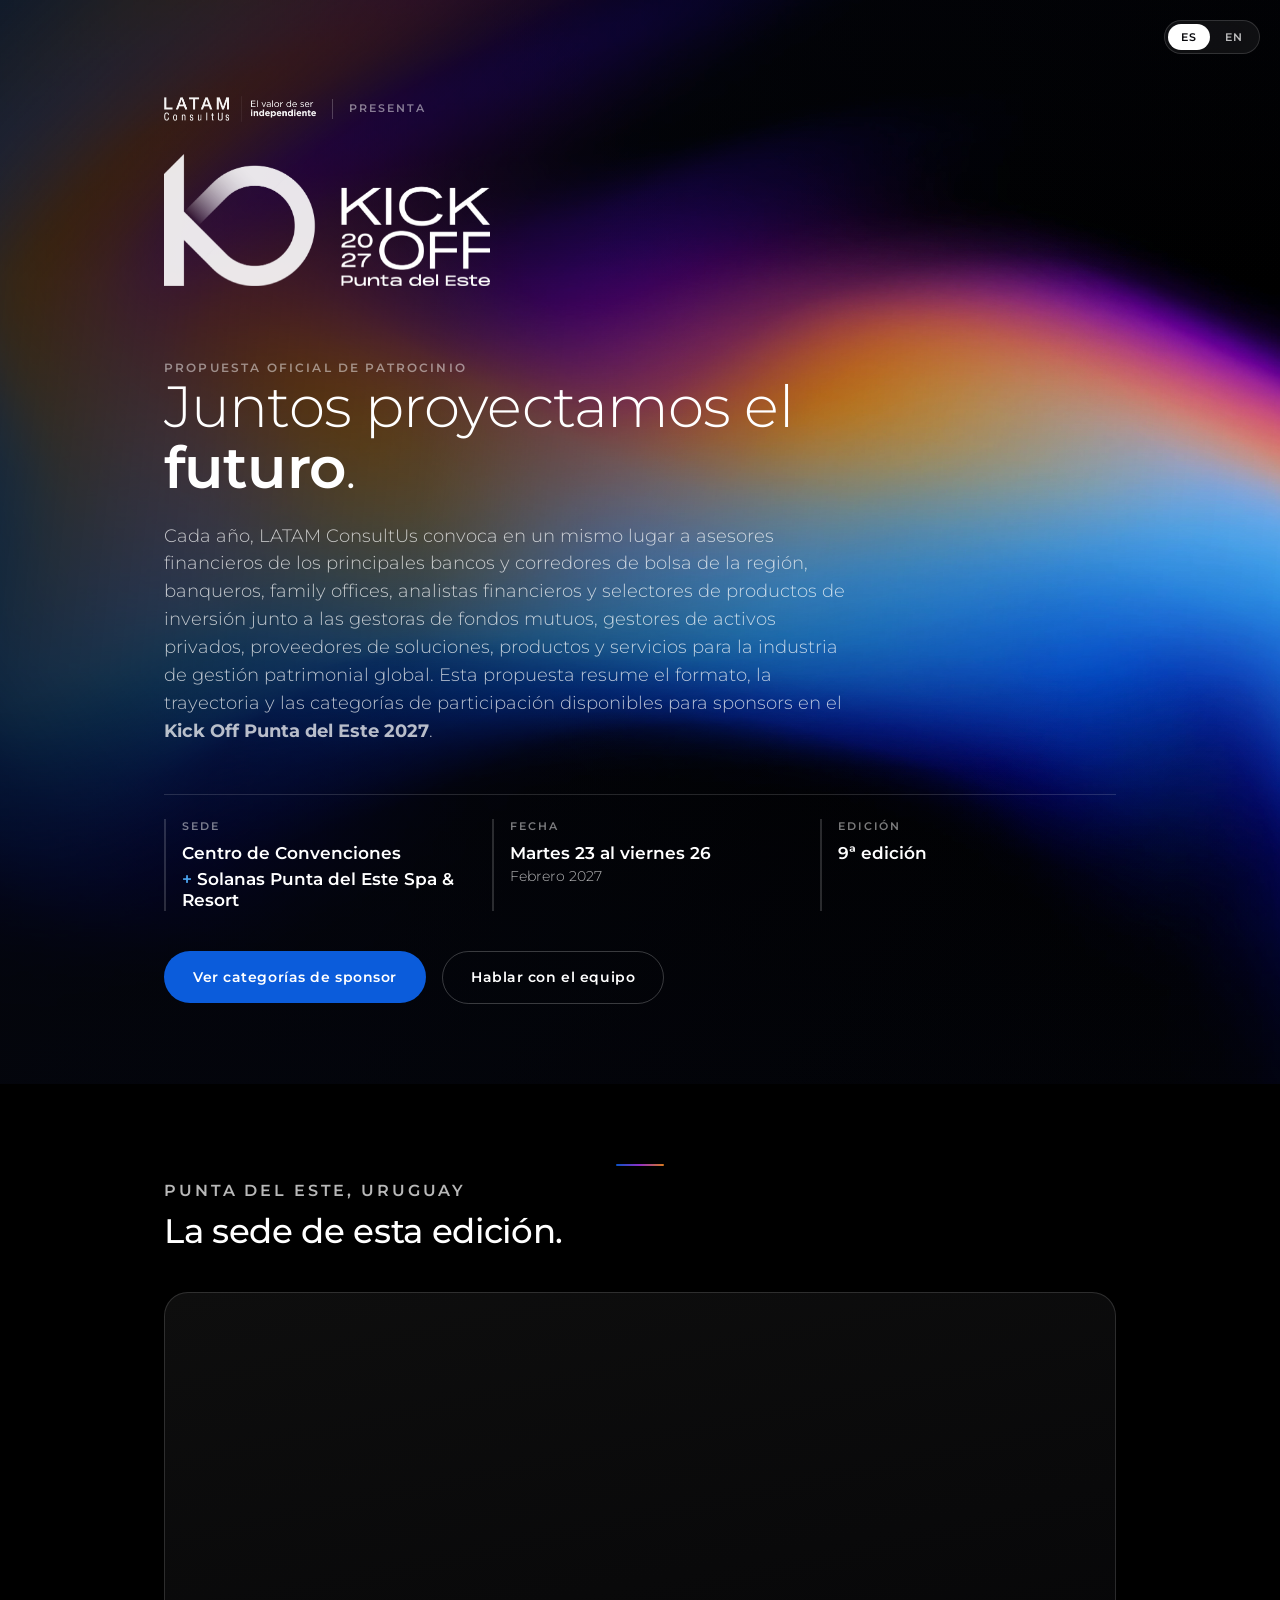
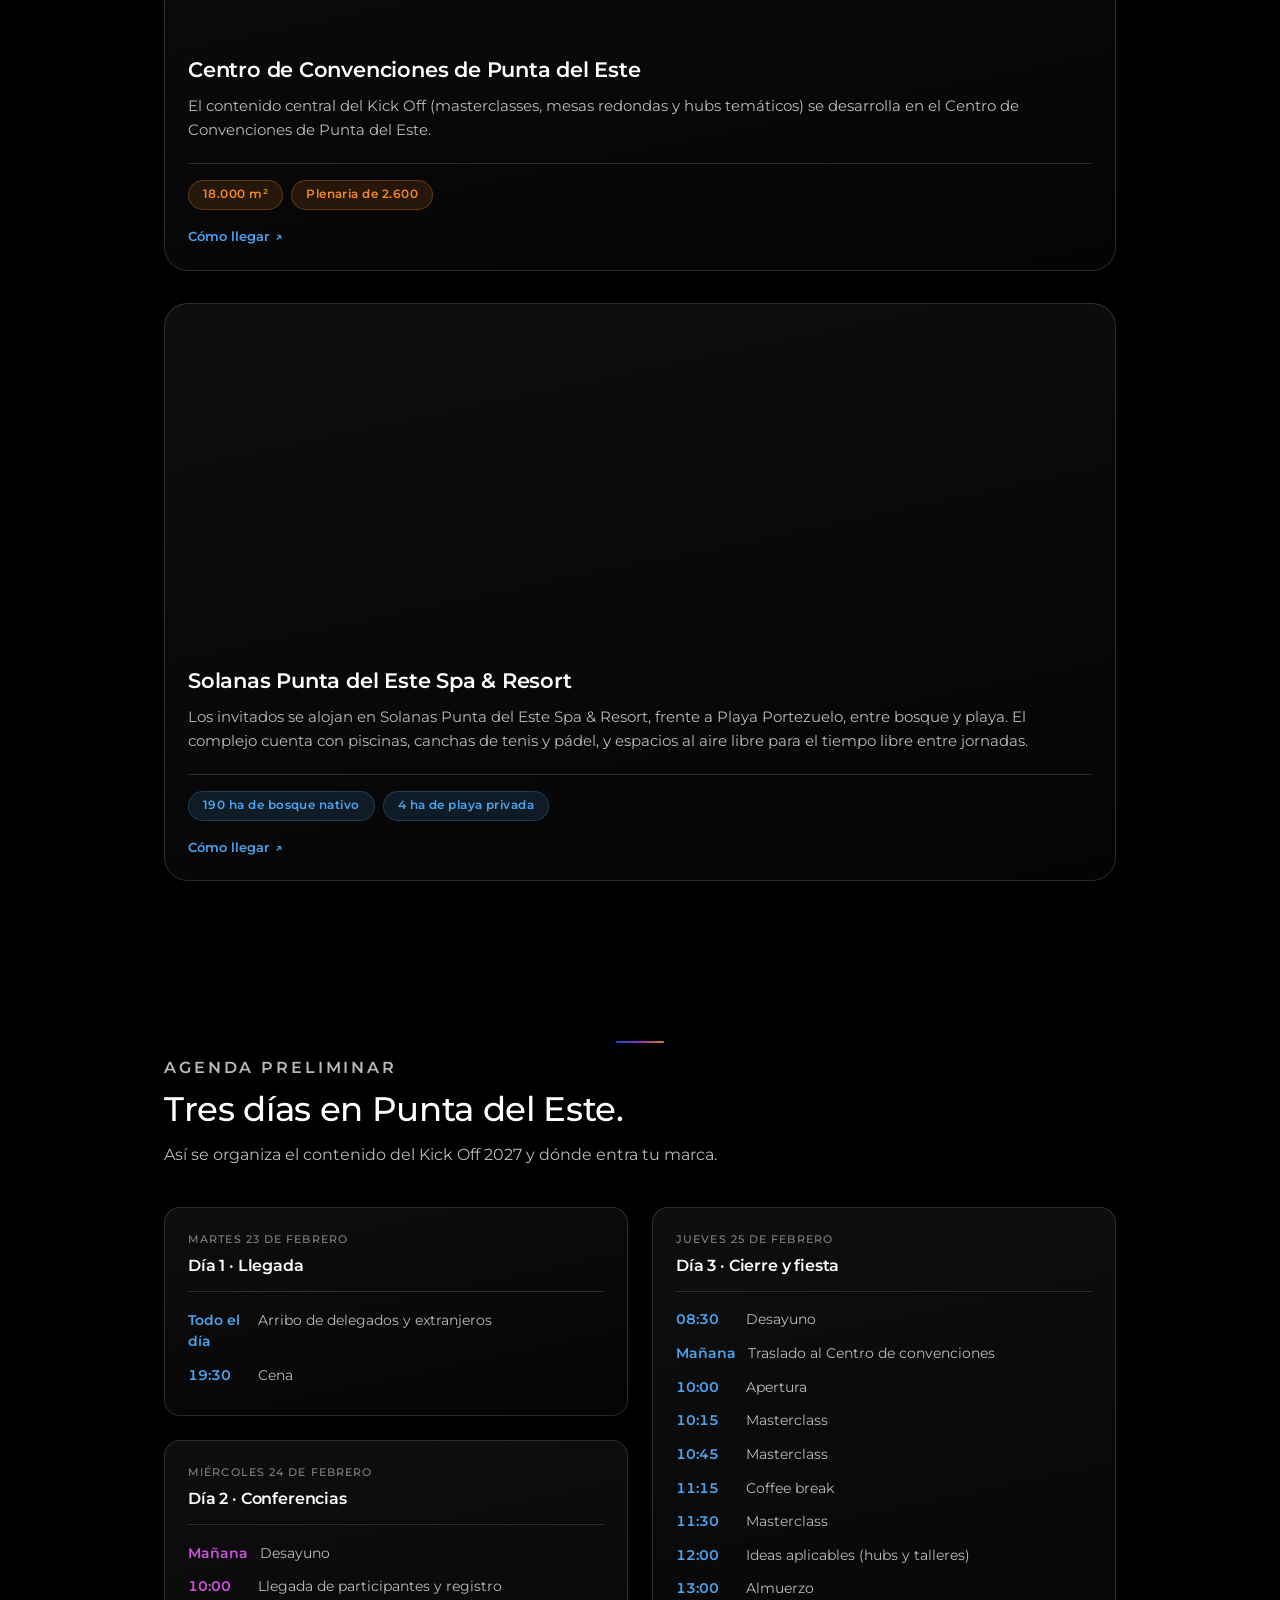
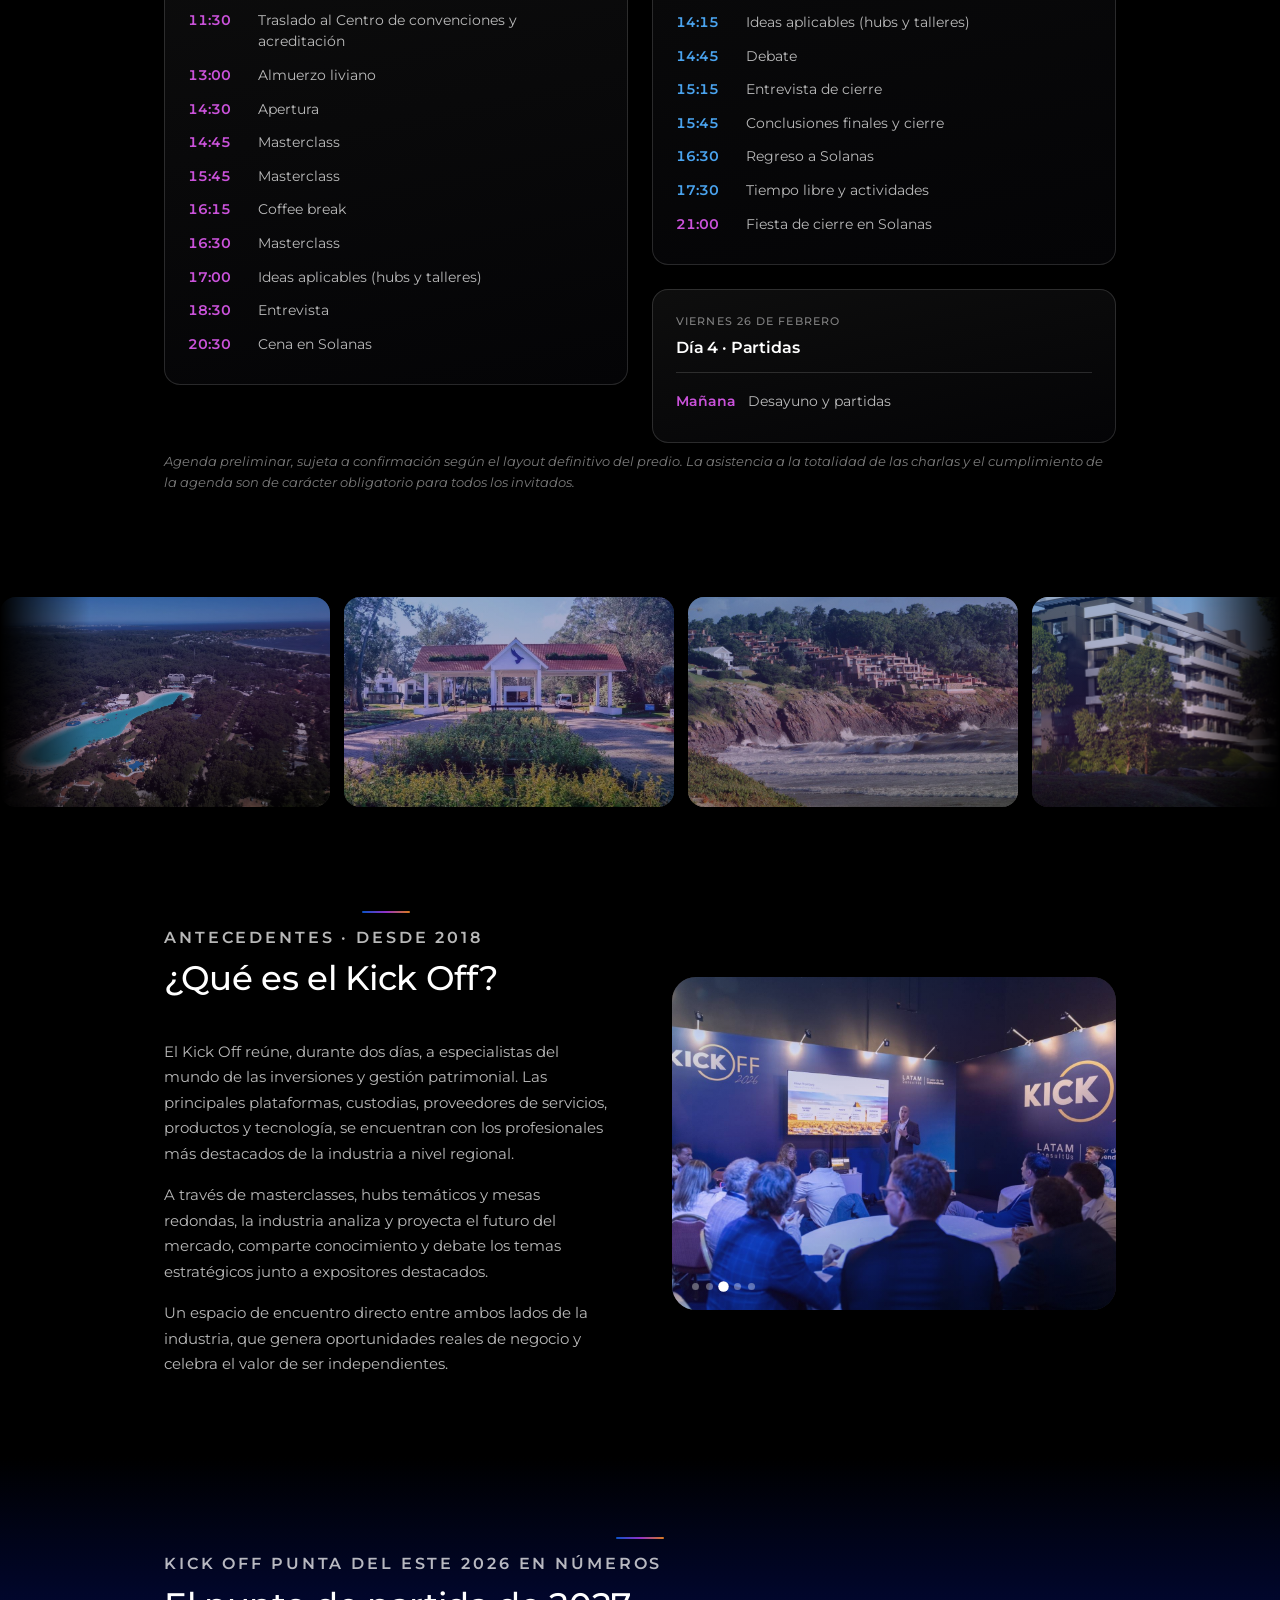
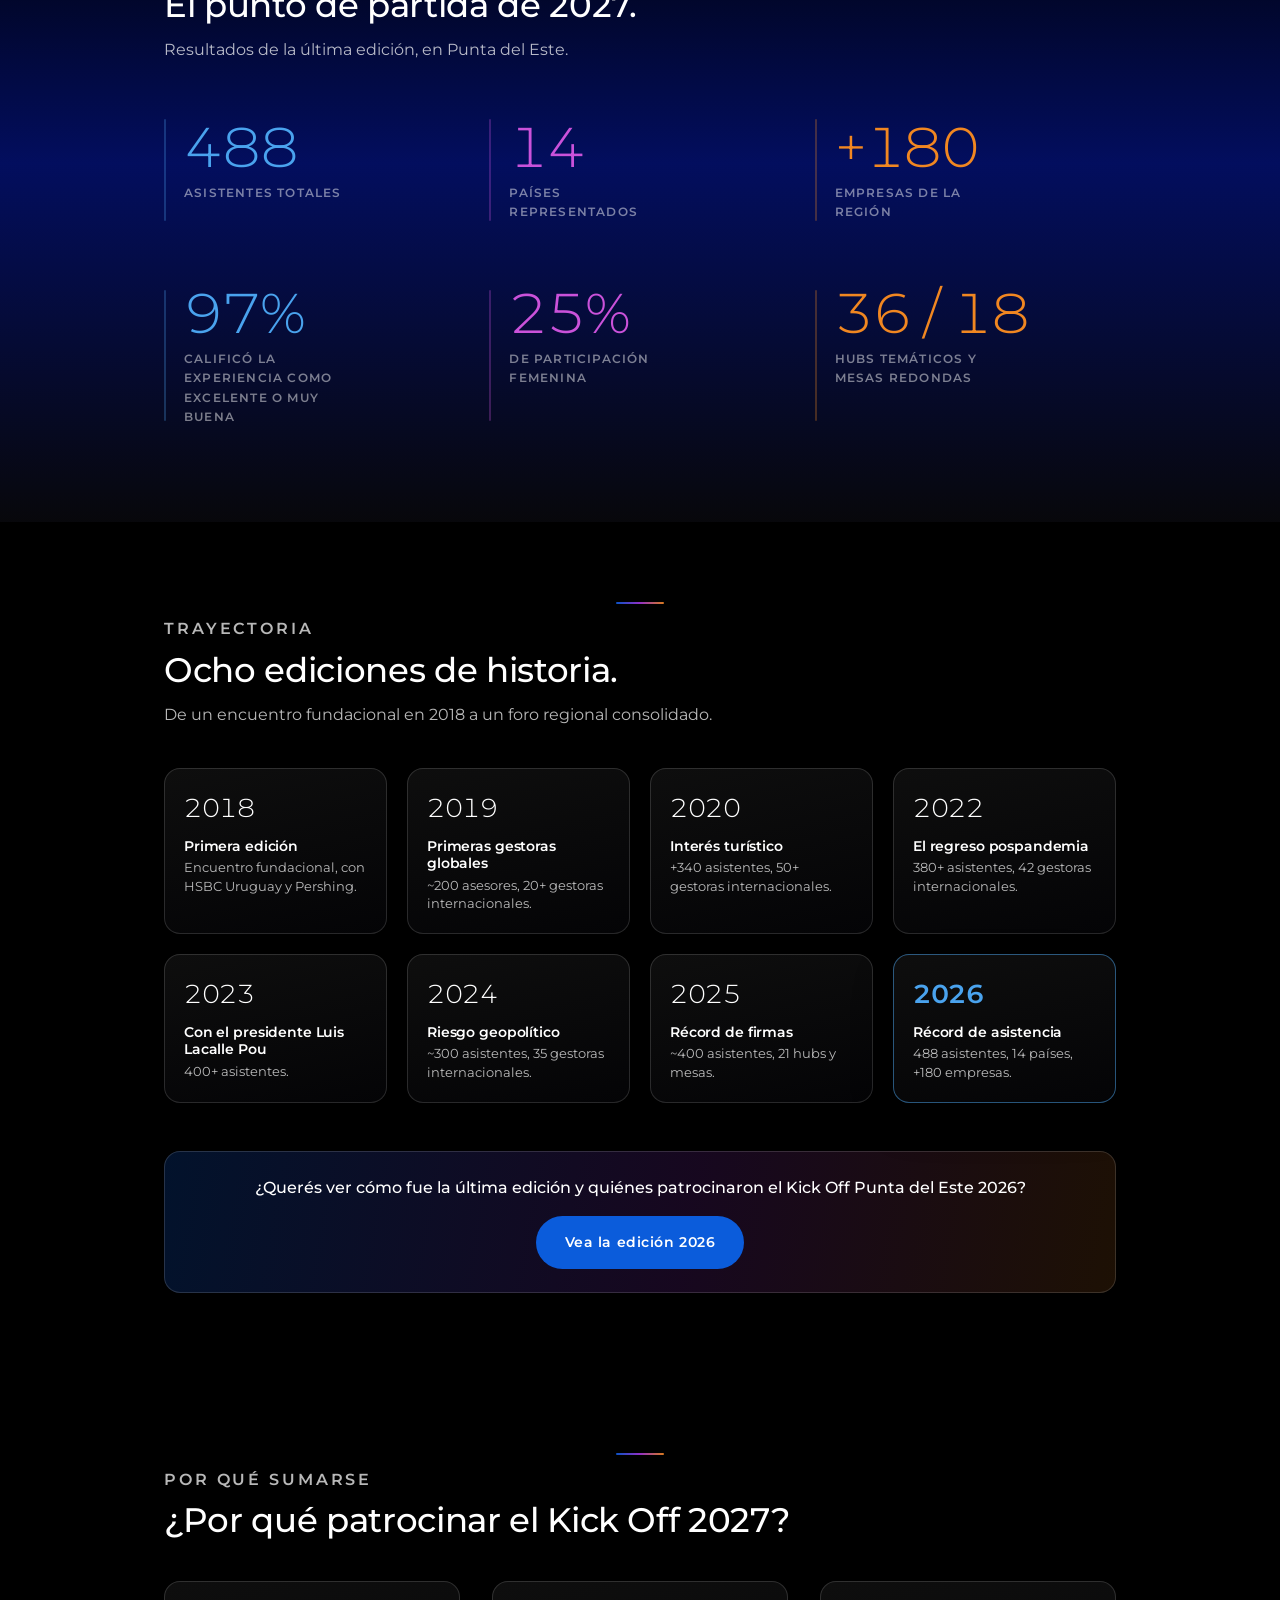
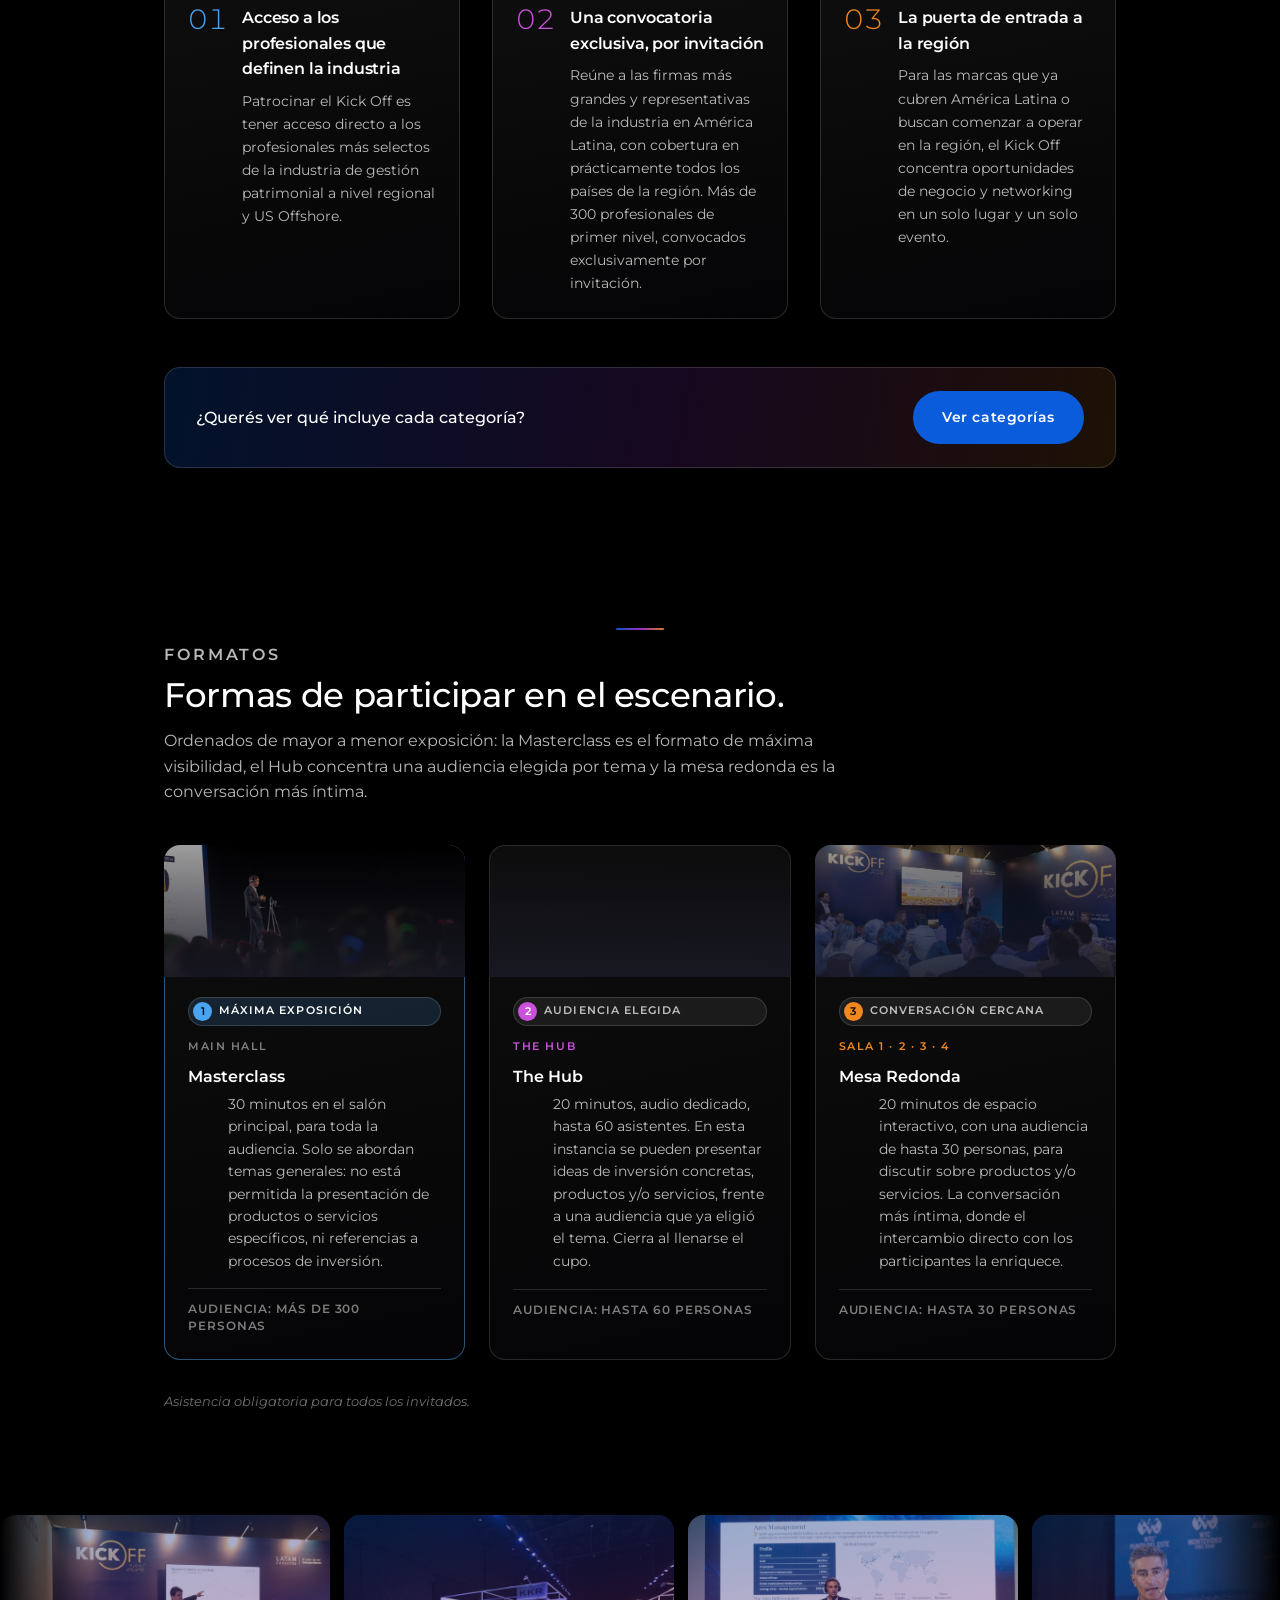
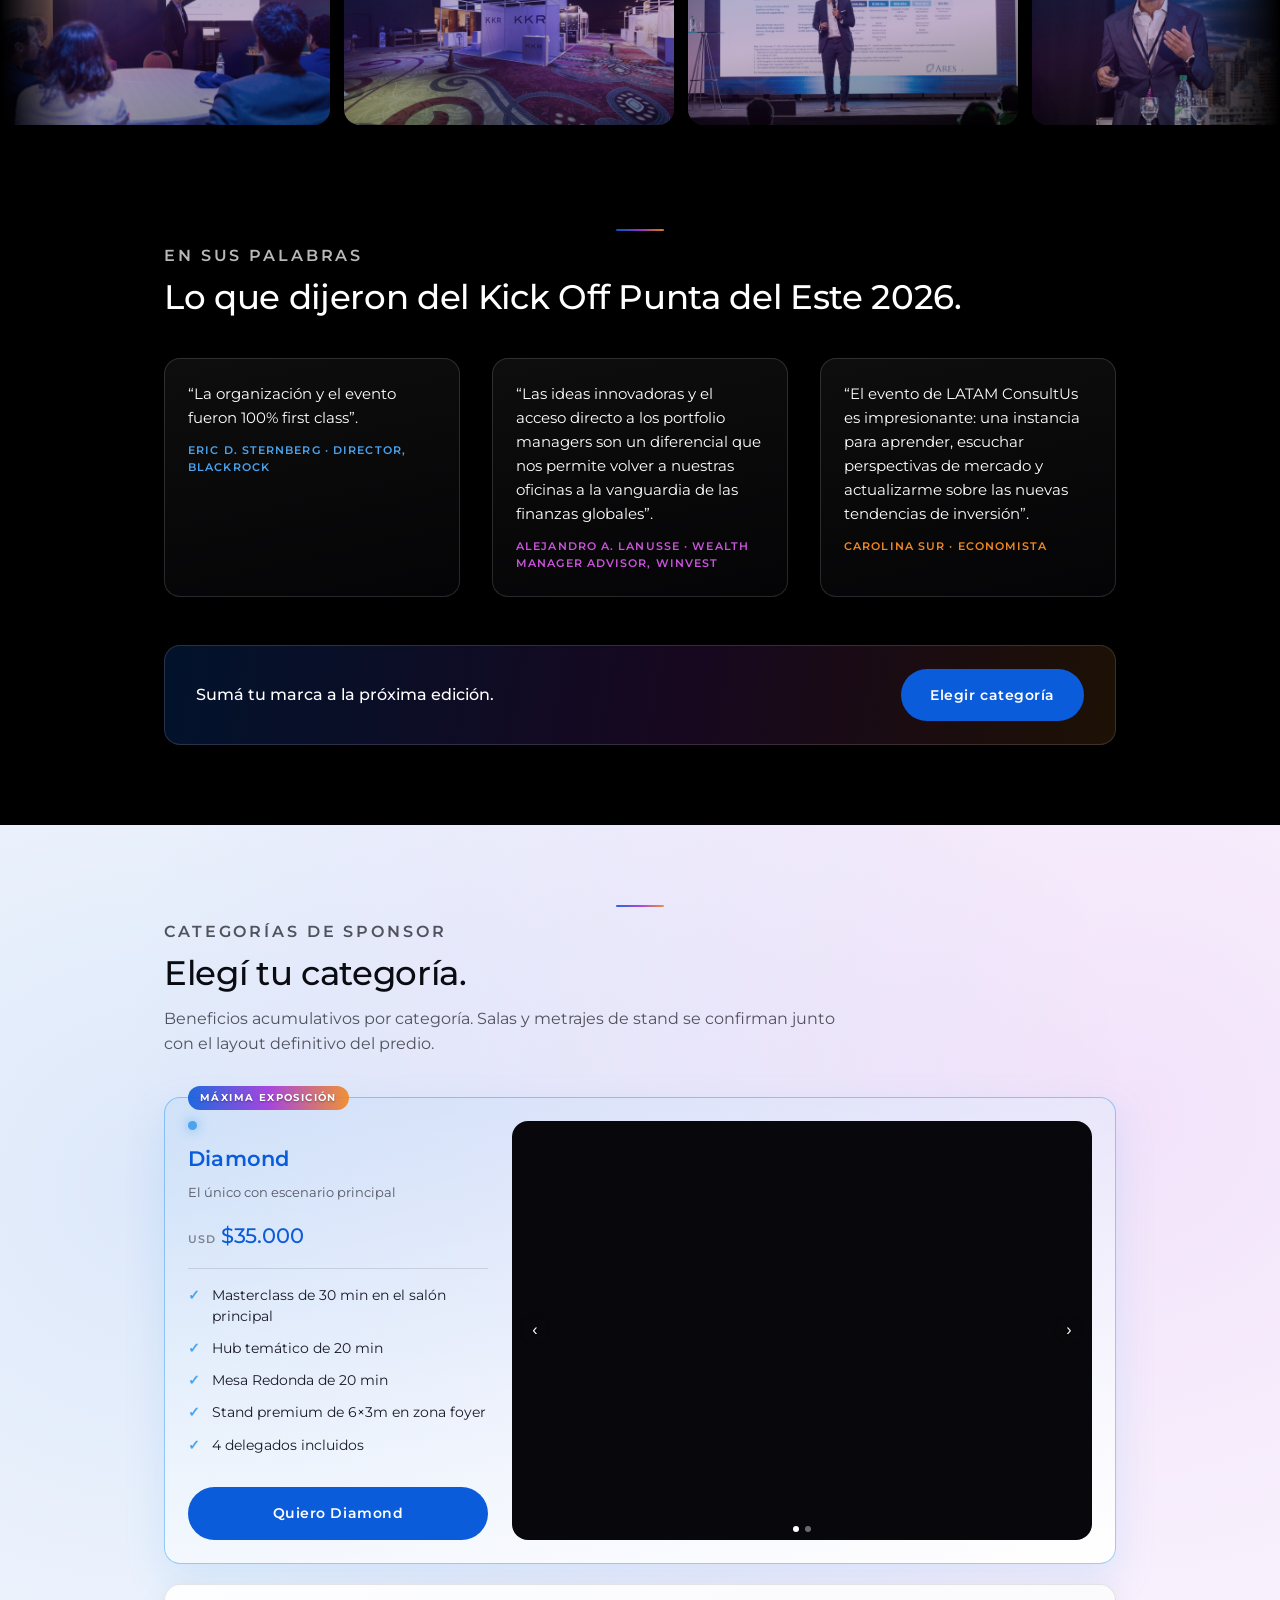
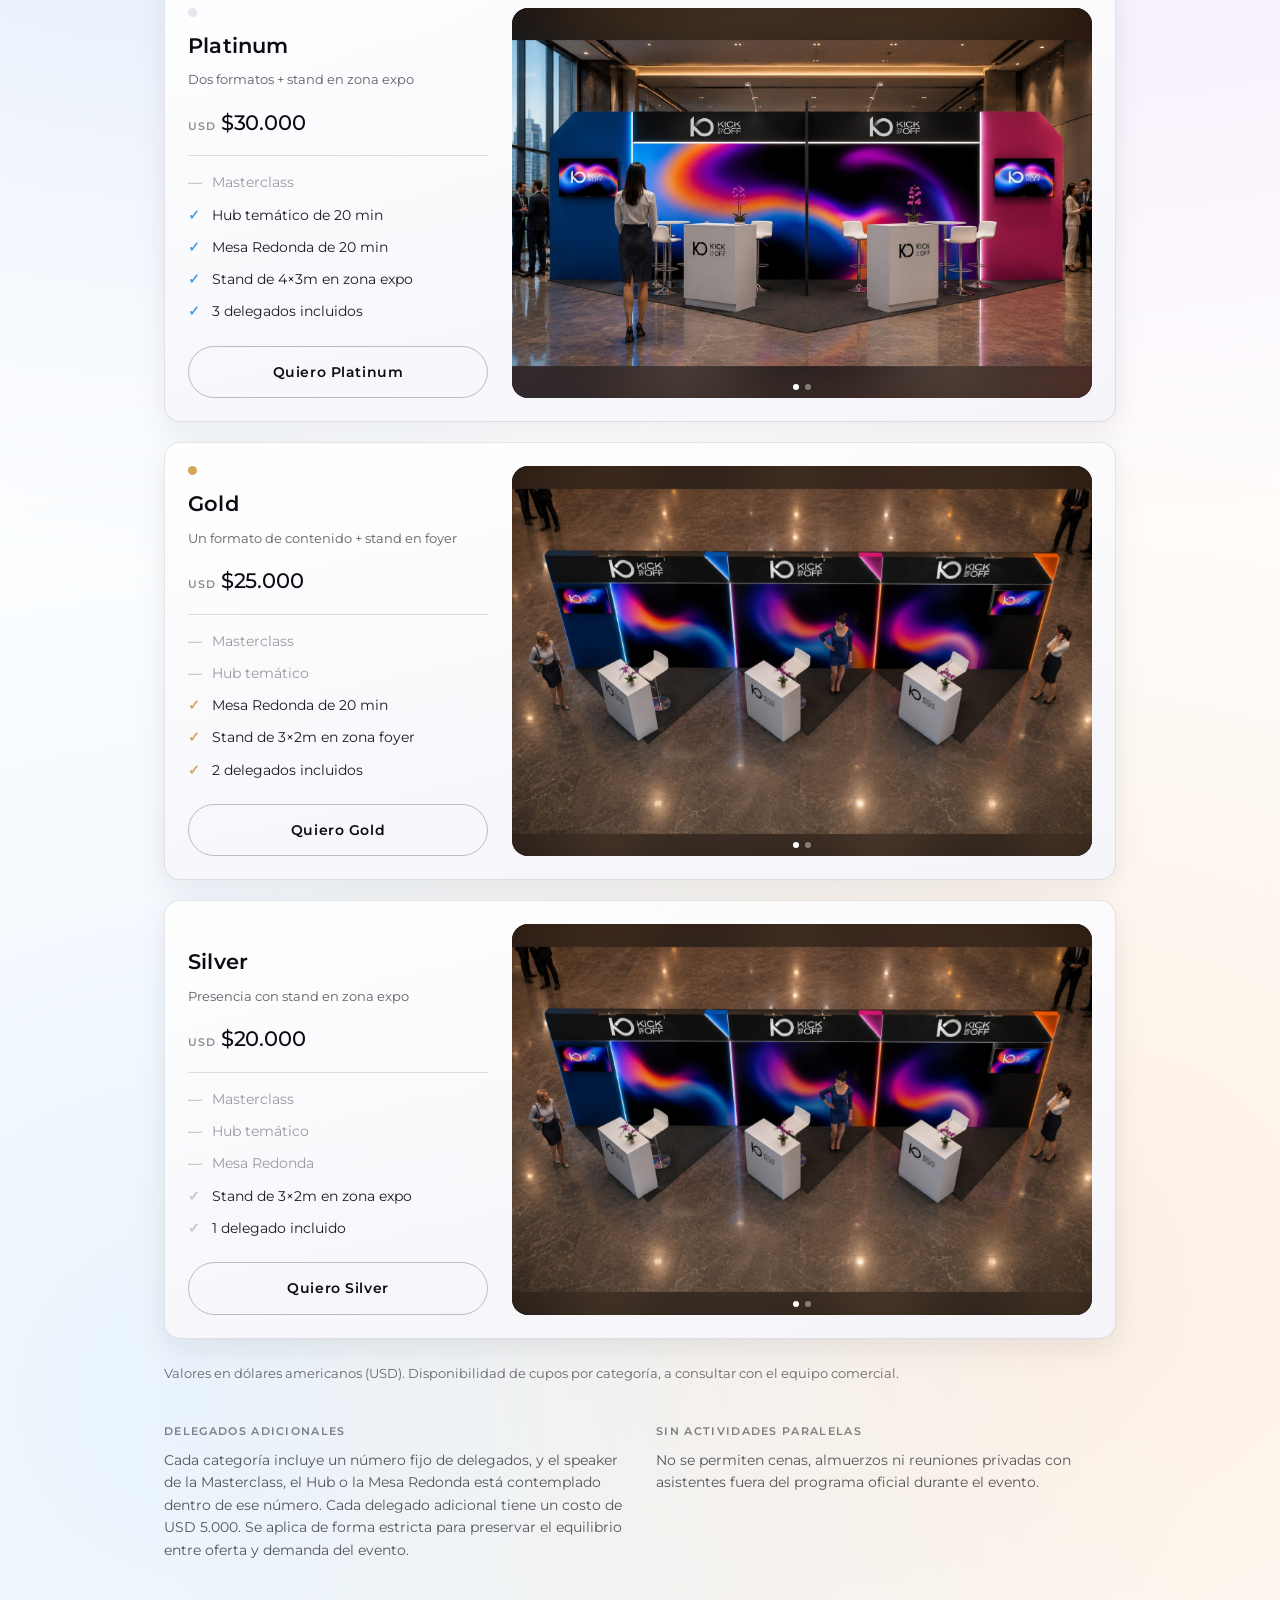
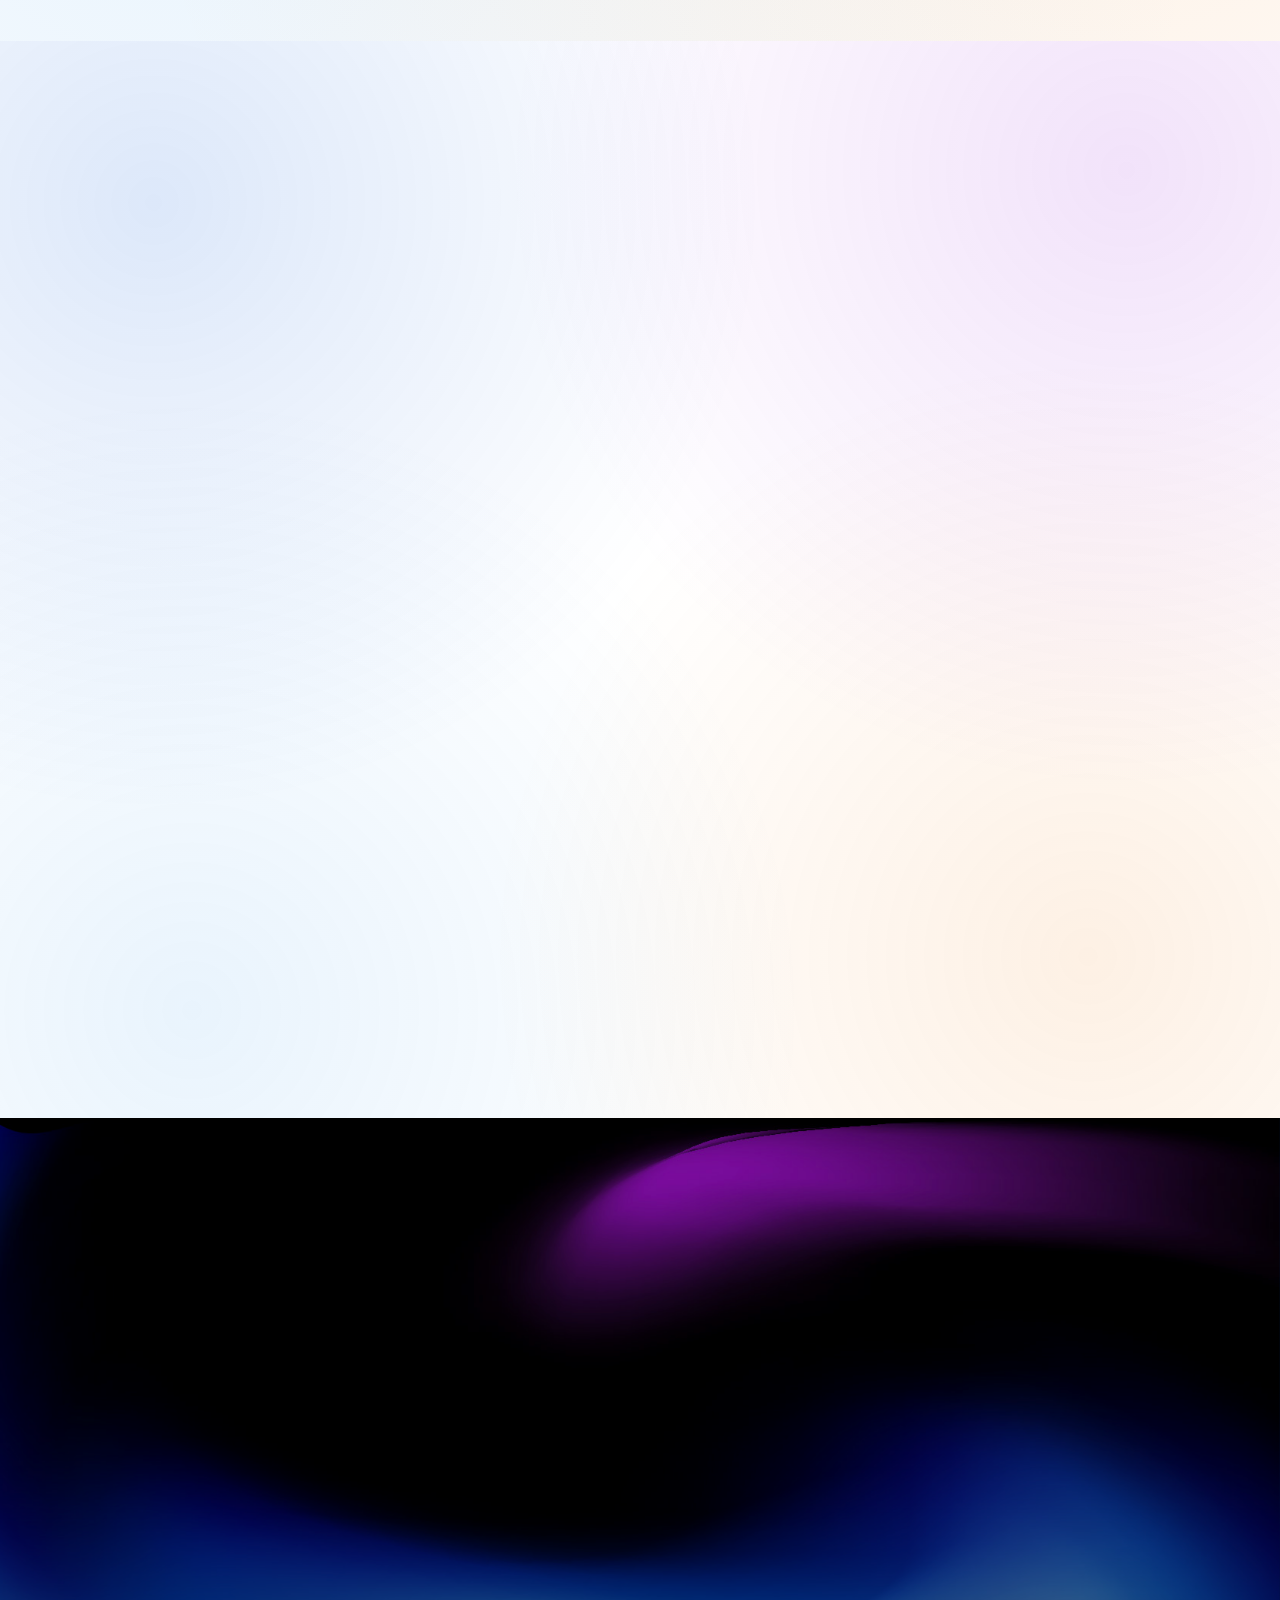
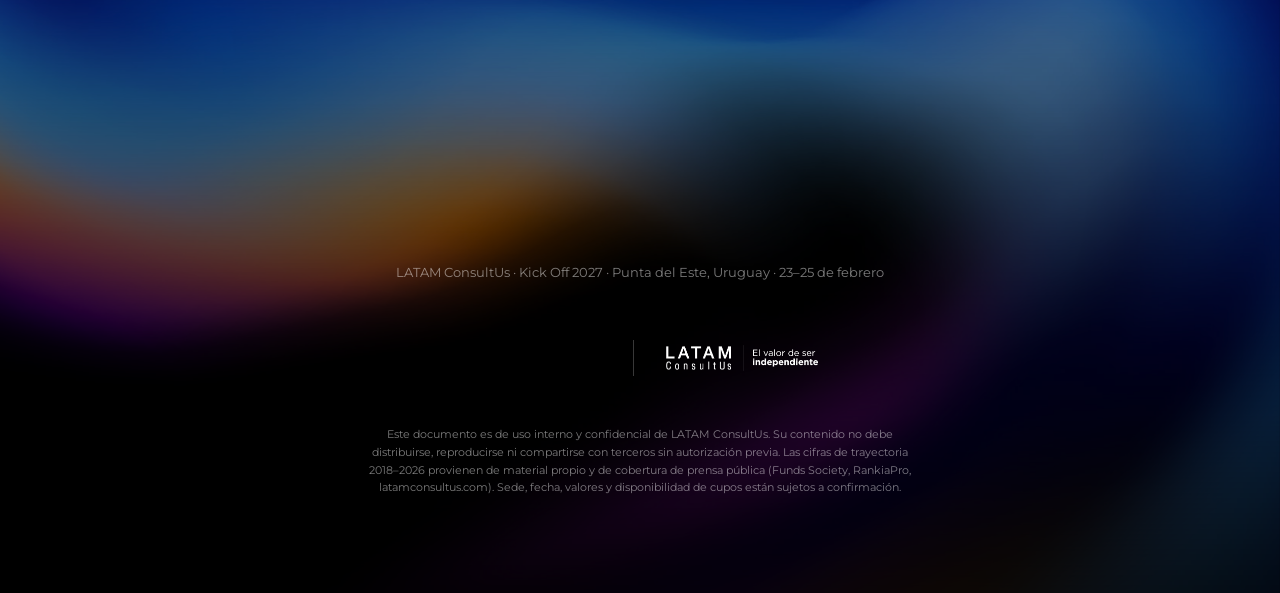
==== kickoff2027-sponsors/index.html @ 7fecf172 "Stands: fondo desenfocado detras del render para evitar bordes negros planos" ====
<!doctype html>
<html lang="es" data-lang="es">
<head>
<meta charset="utf-8">
<meta name="viewport" content="width=device-width, initial-scale=1">
<title>Kick Off 2027 · Propuesta de sponsors · LATAM ConsultUs</title>
<meta name="description" content="Propuesta oficial de patrocinio del Kick Off Punta del Este 2027 de LATAM ConsultUs: formatos, categorías Diamond, Platinum, Gold y Silver, agenda y trayectoria 2018–2026. 23–25 de febrero, Punta del Este.">
<meta name="author" content="LATAM ConsultUs">
<meta name="theme-color" content="#08080c">
<meta name="robots" content="noindex, nofollow">
<link rel="icon" href="ko27-brand/logos/ko27-monogram-color.png" type="image/png">

<meta property="og:type" content="website">
<meta property="og:title" content="Kick Off 2027 · Propuesta de sponsors · LATAM ConsultUs">
<meta property="og:description" content="Juntos proyectamos el futuro. 23–25 de febrero de 2027, Punta del Este, Uruguay.">
<meta property="og:image" content="https://latamconsult-us.github.io/Web/kickoff2027-sponsors/media/share/og-image.jpg">
<meta property="og:image:width" content="1200">
<meta property="og:image:height" content="630">
<meta property="og:locale" content="es_UY">
<meta name="twitter:card" content="summary_large_image">
<meta name="twitter:image" content="https://latamconsult-us.github.io/Web/kickoff2027-sponsors/media/share/og-image.jpg">

<link rel="preconnect" href="https://fonts.googleapis.com">
<link rel="preconnect" href="https://fonts.gstatic.com" crossorigin>
<!-- Only the weights the CSS actually uses: 300/400/500/600/700 plus one italic. -->
<link href="https://fonts.googleapis.com/css2?family=Montserrat:ital,wght@0,300;0,400;0,500;0,600;0,700;1,400&display=swap" rel="stylesheet">
<!-- The two images that paint the first screen: fetch them alongside the CSS, not after it. -->
<link rel="preload" as="image" href="ko27-brand/backgrounds/gradient-wide-01.jpg" fetchpriority="high">
<link rel="preload" as="image" href="ko27-brand/logos/ko27-lockup-horizontal.png" fetchpriority="high">
<style>
  /* ============ KO27 design tokens (from the official Kick Off 2027 Punta del Este design system) ============ */
  :root{
    --ko-black:#000000;
    --ko-ink-900:#08080c; --ko-ink-800:#111118; --ko-ink-700:#1a1a26; --ko-ink-600:#252534;
    --ko-ink-500:#3a3a4d; --ko-ink-400:#5c5c73; --ko-ink-300:#8c8ca3; --ko-ink-200:#c3c3d1; --ko-ink-100:#e6e6ec;
    --ko-white:#ffffff;

    --ko-blue-deep:#04158f; --ko-blue:#0b5cdb; --ko-blue-bright:#0f65e0; --ko-sky:#4aa3ee; --ko-sky-pale:#a9cfec;
    --ko-violet-deep:#320087; --ko-violet:#6200a1; --ko-magenta:#a135dc; --ko-magenta-bright:#ca52da; --ko-pink:#dc65ad;
    --ko-coral:#dd5e4e; --ko-orange:#f18721; --ko-orange-bright:#f28820; --ko-amber:#d5a656;

    --surface-page:var(--ko-black);
    --surface-card:var(--ko-ink-700);
    --surface-scrim:rgba(0,0,0,.62);
    --surface-glass:rgba(255,255,255,.06);
    --surface-glass-strong:rgba(255,255,255,.12);

    --text-primary:var(--ko-white);
    --text-secondary:rgba(255,255,255,.72);
    --text-muted:rgba(255,255,255,.48);
    --text-link:var(--ko-sky);

    --border-hairline:rgba(255,255,255,.14);
    --border-subtle:rgba(255,255,255,.22);
    --border-strong:rgba(255,255,255,.44);

    --accent-primary:var(--ko-blue);
    --accent-primary-hover:var(--ko-blue-bright);
    --accent-secondary:var(--ko-magenta);
    --accent-tertiary:var(--ko-orange);

    --font-sans:"Montserrat","Helvetica Neue",Arial,sans-serif;
    --fw-light:300; --fw-regular:400; --fw-medium:500; --fw-semibold:600; --fw-bold:700;

    --space-1:4px; --space-2:8px; --space-3:12px; --space-4:16px; --space-5:20px; --space-6:24px;
    --space-8:32px; --space-10:40px; --space-12:48px; --space-16:64px; --space-20:80px; --space-24:96px;
    --gutter-desktop:64px; --container-max:1080px;

    --radius-sm:8px; --radius-md:12px; --radius-lg:16px; --radius-xl:24px; --radius-pill:999px; --radius-card:var(--radius-lg);
    --inset-hairline:inset 0 0 0 1px var(--border-hairline);

    --shadow-lg:0 24px 64px rgba(0,0,0,.65);
    --glow-blue:0 0 48px rgba(11,92,219,.45);
    --glow-magenta:0 0 48px rgba(161,53,220,.45);
    --glow-orange:0 0 48px rgba(242,136,32,.4);

    --gradient-spectrum-diagonal:linear-gradient(118deg,var(--ko-blue-deep) 0%,var(--ko-blue) 26%,var(--ko-sky) 44%,var(--ko-orange) 62%,var(--ko-magenta) 82%,var(--ko-violet-deep) 100%);
    --rule-spectrum:linear-gradient(90deg,rgba(11,92,219,.9),rgba(161,53,220,.9),rgba(242,136,32,.9));
    --scrim-bottom:linear-gradient(180deg,rgba(0,0,0,0) 0%,rgba(0,0,0,.72) 78%,rgba(0,0,0,.9) 100%);

    --ease-out:cubic-bezier(.16,1,.3,1);
    --ease-standard:cubic-bezier(.4,0,.2,1);
    --ease-drift:cubic-bezier(.45,.05,.55,.95);
    --dur-fast:160ms; --dur-base:240ms; --dur-reveal:720ms; --dur-drift:18s;
  }

  *{box-sizing:border-box;}
  html,body{margin:0;}
  body{
    background:var(--surface-page); color:var(--text-primary); font-family:var(--font-sans);
    font-size:16px; line-height:1.6; font-weight:var(--fw-regular); -webkit-font-smoothing:antialiased;
  }
  h1,h2,h3,h4{margin:0; font-weight:var(--fw-medium); letter-spacing:-0.01em;}
  p{margin:0;}
  a{color:var(--text-link); text-decoration:none; transition:color var(--dur-fast) var(--ease-standard);}
  a:hover{color:#fff;}
  img{display:block; max-width:100%;}
  ::selection{background:var(--ko-magenta); color:#fff;}

  .wrap{max-width:var(--container-max); margin:0 auto; padding:0 var(--space-6);}
  @media (min-width:900px){ .wrap{padding:0 var(--gutter-desktop);} }

  html{scroll-behavior:smooth;}
  section[id], footer[id]{ scroll-margin-top:112px; }
  @media (prefers-reduced-motion:reduce){ html{scroll-behavior:auto;} }

  .en{display:none;}
  html[data-lang="en"] .es{display:none;}
  html[data-lang="en"] .en{display:inline;}
  html[data-lang="en"] .en.block{display:block;}

  .eyebrow{ font-size:12px; font-weight:var(--fw-semibold); letter-spacing:.18em; text-transform:uppercase; color:var(--text-muted); }
  hr.accent{ height:2px; width:48px; border:0; margin:0 auto var(--space-3); border-radius:var(--radius-pill); background:var(--rule-spectrum); }

  /* ---------- Lang toggle ---------- */
  .langtoggle{
    position:fixed; top:var(--space-5); right:var(--space-5); z-index:50;
    display:flex; gap:2px; border:1px solid var(--border-hairline); border-radius:var(--radius-pill); padding:3px;
    background:var(--surface-glass); backdrop-filter:blur(18px);
  }
  .langtoggle button{
    background:transparent; border:none; color:var(--text-secondary); font-family:var(--font-sans);
    font-size:11px; font-weight:var(--fw-semibold); letter-spacing:.1em;
    padding:6px 13px; border-radius:var(--radius-pill); cursor:pointer;
    transition:background var(--dur-fast) var(--ease-standard), color var(--dur-fast) var(--ease-standard), transform var(--dur-fast) var(--ease-out);
  }
  .langtoggle button.active{ background:#fff; color:var(--ko-ink-900); }
  .langtoggle button:active{ transform:scale(.92); }
  /* Flipped look while floating over the white Categorías section */
  .langtoggle.on-light{ background:rgba(255,255,255,.82); border-color:rgba(11,11,18,.12); box-shadow:0 16px 40px rgba(20,20,40,.18); }
  .langtoggle.on-light button{ color:rgba(11,11,18,.6); }
  .langtoggle.on-light button.active{ background:var(--ko-ink-900); color:#fff; }

  /* ---------- Gradient surface (the real supplied mesh renders) ----------
     A CSS approximation of the mesh paints with the first frame, so the hero already
     reads as branded while the real render arrives instead of flashing black. */
  .surface{
    position:relative; overflow:hidden;
    background:
      radial-gradient(120% 90% at 12% 8%, rgba(50,0,135,.85), rgba(0,0,0,0) 60%),
      radial-gradient(100% 80% at 82% 22%, rgba(11,92,219,.8), rgba(0,0,0,0) 62%),
      radial-gradient(90% 80% at 68% 88%, rgba(161,53,220,.6), rgba(0,0,0,0) 60%),
      radial-gradient(80% 70% at 22% 92%, rgba(241,135,33,.42), rgba(0,0,0,0) 60%),
      var(--ko-black);
  }
  .surface .mesh{
    position:absolute; top:0; left:0; width:100%; height:100%; object-fit:cover; object-position:center; z-index:0;
    transform-origin:center center;
  }
  /* Fade the real render in over the CSS stand-in so the swap is not a visible jump. */
  .surface img.mesh{
    animation:drift var(--dur-drift) var(--ease-drift) infinite alternate, meshIn 700ms var(--ease-out) both;
  }
  @keyframes meshIn{ from{ opacity:0; } to{ opacity:1; } }
  /* The loop sits on top of the still and fades in once it can actually play,
     so the hero never shows a blank frame while the file loads. */
  .surface video.mesh-video{ opacity:0; transition:opacity 900ms var(--ease-out); animation:none; }
  .surface video.mesh-video.ready{ opacity:1; }
  @media (prefers-reduced-motion:reduce){ .surface video.mesh-video{ display:none; } }

  .surface .scrim{ position:absolute; inset:0; background:var(--scrim-bottom); z-index:1; }
  /* The hero keeps the motion readable behind the headline: darkened where the text sits
     on the left, and left almost clear on the right so the gradient stays visible. */
  .hero .scrim{
    background:
      linear-gradient(96deg, rgba(4,6,14,.80) 0%, rgba(4,6,14,.62) 34%, rgba(4,6,14,.26) 62%, rgba(4,6,14,.04) 88%, rgba(4,6,14,0) 100%),
      linear-gradient(180deg, rgba(4,6,14,.34) 0%, rgba(4,6,14,0) 26%, rgba(4,6,14,0) 62%, rgba(4,6,14,.48) 100%);
  }
  @media (max-width:760px){
    .hero .scrim{ background:linear-gradient(180deg, rgba(4,6,14,.5) 0%, rgba(4,6,14,.62) 45%, rgba(4,6,14,.8) 100%); }
  }
  .surface .wrap{ position:relative; z-index:2; }
  @keyframes drift{ from{ transform:scale(1.05) translate(0,0); } to{ transform:scale(1.18) translate(-1.5%,1.5%); } }
  @media (prefers-reduced-motion:reduce){ .surface img.mesh{ animation:none; } }

  /* ---------- Hero ---------- */
  .hero{ padding:var(--space-24) 0 var(--space-20); }
  .hero .logo{ height:132px; margin-bottom:var(--space-16); }
  @media (max-width:600px){ .hero .logo{ height:82px; } }

  /* LATAM ConsultUs presents Kick Off — the parent brand leads the page. */
  .cobrand{ display:flex; align-items:center; gap:var(--space-4); margin-bottom:var(--space-8); }
  .cobrand img{ height:26px; opacity:.95; }
  .cobrand .cobrand-sep{ width:1px; height:20px; background:var(--border-subtle); }
  .cobrand span:not(.cobrand-sep){ font-size:11px; font-weight:var(--fw-semibold); letter-spacing:.18em; text-transform:uppercase; color:var(--text-muted); }
  @media (max-width:600px){ .cobrand img{ height:20px; } }
  .hero h1{
    font-size:clamp(34px,5.4vw,58px); font-weight:var(--fw-light); line-height:1.05; letter-spacing:-0.015em;
    max-width:20ch; color:#fff;
  }
  .hero h1 strong{ font-weight:var(--fw-semibold); color:#fff; }

  .hero p.lead{ margin-top:var(--space-6); font-size:18px; font-weight:var(--fw-light); line-height:1.55; color:var(--text-secondary); max-width:58ch; }
  /* Three equal columns, each label stacked over a two-line value, so the block reads as a data strip. */
  .hero .meta{ display:grid; grid-template-columns:repeat(3,1fr); gap:var(--space-8);
    margin-top:var(--space-12); padding-top:var(--space-6); border-top:1px solid var(--border-hairline); }
  .hero .meta > div{ padding-left:var(--space-4); border-left:2px solid rgba(255,255,255,.16); }
  .hero .meta dt{ font-size:10.5px; font-weight:var(--fw-semibold); letter-spacing:.18em; text-transform:uppercase; color:var(--text-muted); margin-bottom:var(--space-2); }
  .hero .meta dd{ margin:0; }
  .hero .meta .dd-main{ display:block; font-size:17px; font-weight:var(--fw-semibold); line-height:1.25; color:#fff; }
  .hero .meta .dd-sub{ display:block; margin-top:2px; font-size:13.5px; font-weight:var(--fw-light); line-height:1.35; color:var(--text-secondary); }
  html[data-lang="en"] .hero .meta .dd-main .en{ display:block; }
  @media (max-width:760px){ .hero .meta{ grid-template-columns:1fr; gap:var(--space-5); } }
  .hero .ctas{ display:flex; gap:var(--space-4); margin-top:var(--space-10); flex-wrap:wrap; }

  /* ---------- Hero entrance: staggered rise, plays once on load.
       CSS-only on purpose — a JS-driven version leaves the hero blank if scripts are blocked or throttled. ---------- */
  @keyframes heroRise{ from{ opacity:0; transform:translateY(18px); } to{ opacity:1; transform:none; } }
  .hero .logo, .hero .eyebrow, .hero h1, .hero p.lead, .hero .meta, .hero .ctas{
    animation:heroRise 760ms var(--ease-out) both;
  }
  .hero .eyebrow{ animation-delay:110ms; }
  .hero h1{ animation-delay:170ms; }
  .hero p.lead{ animation-delay:250ms; }
  .hero .meta{ animation-delay:340ms; }
  .hero .ctas{ animation-delay:420ms; }
  @media (prefers-reduced-motion:reduce){
    .hero .logo, .hero .eyebrow, .hero h1, .hero p.lead, .hero .meta, .hero .ctas{ animation:none; }
  }

  /* ---------- Buttons (pill, per KO27 Button component) ---------- */
  .btn{
    display:inline-flex; align-items:center; gap:8px; font-family:var(--font-sans);
    font-size:14px; font-weight:var(--fw-semibold); letter-spacing:.04em; padding:14px 28px;
    border-radius:var(--radius-pill); cursor:pointer; white-space:nowrap;
    transition:background var(--dur-fast) var(--ease-standard), border-color var(--dur-fast) var(--ease-standard), box-shadow var(--dur-fast) var(--ease-standard), transform var(--dur-fast) var(--ease-standard);
  }
  .btn-primary{ background:var(--accent-primary); color:#fff; border:1px solid transparent; }
  .btn-primary:hover{ background:var(--accent-primary-hover); box-shadow:var(--glow-blue); }
  .btn-outline{ background:transparent; color:#fff; border:1px solid var(--border-subtle); }
  .btn-outline:hover{ background:var(--surface-glass); border-color:var(--border-strong); }
  .btn:active{ transform:scale(.985); }

  /* ---------- Section scaffold ---------- */
  section{ padding:var(--space-20) 0; }
  /* The head spans the full column so the accent rule centres on the page, not on a
     narrower text block; the copy keeps its own measure. */
  .sec-head{ margin-bottom:var(--space-10); }
  .sec-head h2, .sec-head > p{ max-width:64ch; }
  .sec-head h2{ font-size:clamp(26px,3.4vw,34px); font-weight:var(--fw-medium); line-height:1.2; color:#fff; margin:var(--space-2) 0 var(--space-3); }
  .sec-head p{ font-size:16px; line-height:1.6; color:var(--text-secondary); max-width:62ch; }

  /* ---------- Reveal on scroll: fade + 16px rise, per motion tokens. No glow, no box. ---------- */
  .reveal{ opacity:0; transform:translateY(16px); transition:opacity var(--dur-reveal) var(--ease-out), transform var(--dur-reveal) var(--ease-out); }
  .reveal.in{ opacity:1; transform:none; }
  @media (prefers-reduced-motion:reduce){ .reveal{ opacity:1; transform:none; transition:none; } }

  /* ---------- Staggered grids: container fades as one, children cascade ---------- */
  .stagger{ opacity:1; transform:none; }
  .stagger > *{ opacity:0; transform:translateY(20px); transition:opacity 620ms var(--ease-out), transform 620ms var(--ease-out); }
  .stagger.in > *{ opacity:1; transform:none; }
  .stagger > *:nth-child(1){ transition-delay:0ms; }
  .stagger > *:nth-child(2){ transition-delay:60ms; }
  .stagger > *:nth-child(3){ transition-delay:120ms; }
  .stagger > *:nth-child(4){ transition-delay:180ms; }
  .stagger > *:nth-child(5){ transition-delay:240ms; }
  .stagger > *:nth-child(6){ transition-delay:300ms; }
  .stagger > *:nth-child(7){ transition-delay:340ms; }
  .stagger > *:nth-child(8){ transition-delay:380ms; }
  @media (prefers-reduced-motion:reduce){ .stagger > *{ opacity:1; transform:none; transition:none; } }

  /* ---------- About grid (¿Qué es el Kick Off?) ---------- */
  .about-stack{ display:flex; flex-direction:column; gap:var(--space-4); }
  .about-stack p{ font-size:15px; line-height:1.7; color:var(--text-secondary); }

  /* ---------- Card hover: lift + brighten hairline (per KO27 Card component). Gated to real hover devices so touch taps don't get stuck mid-lift. ---------- */
  @media (hover:hover) and (pointer:fine){
    .principle:hover, .fmt:hover, .opp:hover, .qcard:hover, .day:hover{
      transform:translateY(-4px);
      box-shadow:inset 0 0 0 1px var(--border-subtle), 0 20px 44px rgba(0,0,0,.36);
    }
  }

  /* ---------- Stat grid ---------- */
  .stats{ display:grid; grid-template-columns:repeat(3,1fr); gap:var(--space-8) var(--space-6); }
  .stats.reveal{ opacity:1; transform:none; }
  .stats > .stat{ opacity:0; transform:translateY(22px) scale(.96); transition:opacity 620ms var(--ease-out), transform 620ms var(--ease-out); }
  .stats.in > .stat{ opacity:1; transform:none; }
  .stats > .stat:nth-child(1){ transition-delay:0ms; }
  .stats > .stat:nth-child(2){ transition-delay:90ms; }
  .stats > .stat:nth-child(3){ transition-delay:180ms; }
  .stats > .stat:nth-child(4){ transition-delay:270ms; }
  .stats > .stat:nth-child(5){ transition-delay:360ms; }
  .stats > .stat:nth-child(6){ transition-delay:450ms; }
  .stat{ padding:var(--space-4) var(--space-4) var(--space-4) var(--space-5); border-radius:var(--radius-card); position:relative; }
  /* The stat carries its accent as `color` so the rule can pick it up via currentColor. */
  .stats > .stat:nth-child(3n+1){ color:var(--ko-sky); }
  .stats > .stat:nth-child(3n+2){ color:var(--ko-magenta-bright); }
  .stats > .stat:nth-child(3n+3){ color:var(--ko-orange); }
  .stat::before{ content:""; position:absolute; left:0; top:12%; bottom:12%; width:2px; border-radius:var(--radius-pill);
    background:currentColor; opacity:.28; transition:opacity var(--dur-base) var(--ease-standard), top var(--dur-base) var(--ease-out), bottom var(--dur-base) var(--ease-out); }
  .stat .n{ display:block; font-size:clamp(34px,4.4vw,56px); font-weight:var(--fw-light); line-height:1; letter-spacing:-0.02em; font-variant-numeric:tabular-nums;
    transform-origin:left center; transition:transform 420ms var(--ease-out), filter 420ms var(--ease-out); }
  .stat .n.c-blue{ color:var(--ko-sky); }
  .stat .n.c-magenta{ color:var(--ko-magenta-bright); }
  .stat .n.c-orange{ color:var(--ko-orange); }
  .stat .l{ margin-top:var(--space-2); font-size:12px; font-weight:var(--fw-semibold); letter-spacing:.1em; text-transform:uppercase; color:var(--text-muted); max-width:22ch;
    transition:color var(--dur-base) var(--ease-standard); }
  /* Hovering a stat blows the figure up and lights its rule — the numbers are the proof, so they get to react. */
  @media (hover:hover) and (pointer:fine){
    .stat{ transition:background var(--dur-base) var(--ease-standard); }
    .stat:hover{ background:rgba(255,255,255,.045); }
    .stat:hover .n{ transform:scale(1.16); filter:drop-shadow(0 0 26px currentColor); }
    .stat:hover .l{ color:#fff; }
    .stat:hover::before{ opacity:1; top:0; bottom:0; }
  }
  @media (prefers-reduced-motion:reduce){ .stats > .stat{ opacity:1; transform:none; transition:none; } }
  @media (max-width:760px){ .stats{ grid-template-columns:repeat(2,1fr); } }

  .demand{ margin-top:var(--space-10); padding-top:var(--space-6); border-top:1px solid var(--border-hairline); display:flex; gap:var(--space-5); align-items:baseline; flex-wrap:wrap; }
  .demand .n{ font-size:20px; font-weight:var(--fw-semibold); color:var(--ko-sky); white-space:nowrap; }
  .demand p{ font-size:14px; color:var(--text-secondary); line-height:1.6; }
  .demand p strong{ color:#fff; }

  /* ---------- Principles ---------- */
  .principles{ display:grid; grid-template-columns:repeat(3,1fr); gap:var(--space-8); }
  .principle{ display:flex; gap:var(--space-4); padding:var(--space-6); box-shadow:var(--inset-hairline); border-radius:var(--radius-card); transition:transform var(--dur-base) var(--ease-out), box-shadow var(--dur-base) var(--ease-out); }
  .principle .idx{ font-size:28px; font-weight:var(--fw-light); line-height:1; min-width:38px; color:var(--ko-sky); font-variant-numeric:tabular-nums; }
  .principle h3{ font-size:16px; font-weight:var(--fw-semibold); margin-bottom:var(--space-2); color:#fff; }
  .principle p{ font-size:14px; line-height:1.65; color:var(--text-secondary); }
  @media (max-width:760px){ .principles{ grid-template-columns:1fr; } }

  /* "Lo nuevo en 2027": label column + four numbered cards instead of a flat bullet list. */
  /* align-items:stretch keeps all four cards the same height whatever the copy length. */
  .whatsnew{ margin-top:var(--space-12); padding-top:var(--space-8); border-top:1px solid var(--border-hairline);
    display:grid; grid-template-columns:200px repeat(4,minmax(0,1fr)); gap:var(--space-5); align-items:stretch; }
  .whatsnew .wn-head{ align-self:start; }
  .whatsnew .wn-head .eyebrow{ display:block; max-width:12ch; line-height:1.5; }
  .wn-card{ padding:var(--space-5); border-radius:var(--radius-card); box-shadow:var(--inset-hairline);
    display:flex; flex-direction:column;
    background:linear-gradient(168deg, rgba(255,255,255,.05), rgba(8,8,12,.42));
    transition:transform var(--dur-base) var(--ease-out), box-shadow var(--dur-base) var(--ease-out); }
  .wn-card p{ flex:1; }
  .wn-card .wn-num{ display:block; font-size:12px; font-weight:var(--fw-semibold); letter-spacing:.14em; color:var(--ko-sky); margin-bottom:var(--space-3); font-variant-numeric:tabular-nums; }
  .wn-card:nth-of-type(3) .wn-num{ color:var(--ko-magenta-bright); }
  .wn-card:nth-of-type(4) .wn-num{ color:var(--ko-orange); }
  .wn-card:nth-of-type(5) .wn-num{ color:var(--ko-sky); }
  .wn-card h4{ font-size:14.5px; font-weight:var(--fw-semibold); color:#fff; margin-bottom:var(--space-2); }
  .wn-card p{ font-size:13.5px; line-height:1.6; color:var(--text-secondary); }
  @media (hover:hover) and (pointer:fine){ .wn-card:hover{ transform:translateY(-4px); box-shadow:inset 0 0 0 1px var(--border-subtle), 0 18px 40px rgba(0,0,0,.34); } }
  @media (max-width:1000px){ .whatsnew{ grid-template-columns:repeat(2,1fr); } .whatsnew .wn-head{ grid-column:1 / -1; position:static; } }
  @media (max-width:640px){ .whatsnew{ grid-template-columns:1fr; } }

  /* ---------- Inline call-to-action band, repeated between sections ---------- */
  .cta-band{
    margin-top:var(--space-12); padding:var(--space-6) var(--space-8);
    border-radius:var(--radius-lg); box-shadow:var(--inset-hairline);
    background:linear-gradient(100deg, rgba(11,92,219,.20), rgba(161,53,220,.14) 55%, rgba(241,135,33,.12));
    display:flex; align-items:center; justify-content:space-between; gap:var(--space-6); flex-wrap:wrap;
  }
  .cta-band p{ font-size:16px; font-weight:var(--fw-medium); color:#fff; }
  @media (max-width:600px){ .cta-band{ flex-direction:column; align-items:flex-start; padding:var(--space-5); } }

  /* ---------- Formats ---------- */
  /* Equal columns and equal heights; Masterclass leads through its frame and badge, not its size. */
  .formats{ display:grid; grid-template-columns:repeat(3,minmax(0,1fr)); gap:var(--space-6); align-items:stretch; }
  .fmt{ position:relative; padding:var(--space-6); box-shadow:var(--inset-hairline); border-radius:var(--radius-card);
    display:flex; flex-direction:column;
    transition:transform var(--dur-base) var(--ease-out), box-shadow var(--dur-base) var(--ease-out); }
  .fmt dd{ flex:1; }
  .fmt.rank-1{ box-shadow:inset 0 0 0 1px rgba(74,163,238,.5), 0 22px 54px rgba(0,0,0,.4); }
  .rank-badge{ display:inline-flex; align-items:center; gap:7px; margin-bottom:var(--space-3);
    padding:5px 12px 5px 5px; border-radius:var(--radius-pill);
    font-size:10.5px; font-weight:var(--fw-semibold); letter-spacing:.1em; text-transform:uppercase;
    background:rgba(255,255,255,.07); box-shadow:var(--inset-hairline); color:var(--text-secondary); }
  .rank-badge .rank-n{ display:inline-flex; align-items:center; justify-content:center;
    width:19px; height:19px; border-radius:50%; font-size:11px; letter-spacing:0; color:var(--ko-ink-900); background:#fff; }
  .fmt.rank-1 .rank-badge{ background:rgba(74,163,238,.16); color:#fff; }
  .fmt.rank-1 .rank-badge .rank-n{ background:var(--ko-sky); color:var(--ko-ink-900); }
  .fmt.rank-2 .rank-badge .rank-n{ background:var(--ko-magenta-bright); color:#fff; }
  .fmt.rank-3 .rank-badge .rank-n{ background:var(--ko-orange); color:var(--ko-ink-900); }
  /* Two lines reserved: the longest label wraps, so all three footers start on the same line. */
  .fmt-audience{ margin-top:var(--space-4); padding-top:var(--space-3); border-top:1px solid var(--border-hairline);
    font-size:11.5px; line-height:1.5; min-height:calc(3em + var(--space-3));
    font-weight:var(--fw-semibold); letter-spacing:.08em; text-transform:uppercase; color:var(--text-muted); }
  .fmt-note{ margin-top:var(--space-8); font-size:13px; line-height:1.5; color:var(--text-muted); font-style:italic; }
  .fmt .tag{ display:block; font-size:11px; font-weight:var(--fw-semibold); letter-spacing:.14em; text-transform:uppercase; color:var(--text-muted); margin-bottom:var(--space-2); }
  .fmt dt{ font-size:16px; font-weight:var(--fw-semibold); color:#fff; margin-bottom:var(--space-1); }
  .fmt dd{ font-size:14px; line-height:1.6; color:var(--text-secondary); }
  @media (max-width:760px){ .formats{ grid-template-columns:1fr; } }

  /* ---------- Speakers (names + firms, no photos) ---------- */

  .firms-wall{ margin-top:var(--space-16); }
  .firms-tier{ margin-top:var(--space-8); }
  .firms-tier .tier-label{ display:inline-flex; align-items:center; gap:8px; font-size:13px; font-weight:var(--fw-semibold); letter-spacing:.12em; text-transform:uppercase; }
  .firms-tier .tier-label::before{ content:""; width:8px; height:8px; border-radius:50%; }
  .firms-tier.diamond .tier-label{ color:var(--ko-sky); }
  .firms-tier.diamond .tier-label::before{ background:var(--ko-sky); box-shadow:0 0 10px rgba(74,163,238,.7); }
  .firms-tier.platinum .tier-label{ color:var(--ko-ink-100); }
  .firms-tier.platinum .tier-label::before{ background:var(--ko-ink-100); }
  .firms-tier.gold .tier-label{ color:var(--ko-amber); }
  .firms-tier.gold .tier-label::before{ background:var(--ko-amber); }
  .firms-tier.silver .tier-label{ color:var(--text-muted); }
  .firms-tier.silver .tier-label::before{ background:var(--text-muted); }
  .firms-wall .list{ display:flex; flex-wrap:wrap; gap:var(--space-3) var(--space-6); margin-top:var(--space-4); }
  .firms-wall .list span{ font-size:14.5px; font-weight:var(--fw-medium); color:var(--text-secondary); letter-spacing:.01em; transition:color var(--dur-fast) var(--ease-standard); }
  .firms-wall .list span:hover{ color:#fff; }

  /* ---------- Sponsorship plans: one row per tier, category info left / stand photo right ---------- */
  .plans{ display:flex; flex-direction:column; gap:var(--space-5); }
  .plan{ position:relative; display:flex; align-items:stretch; gap:var(--space-6); padding:var(--space-6);
    border-radius:var(--radius-lg); box-shadow:var(--inset-hairline);
    background:linear-gradient(168deg, rgba(255,255,255,.06), rgba(8,8,12,.52));
    backdrop-filter:blur(6px);
    transition:transform var(--dur-base) var(--ease-out), box-shadow var(--dur-base) var(--ease-out); }
  .plan-body{ flex:0 0 300px; min-width:0; display:flex; flex-direction:column; }
  .plan-diamond{ box-shadow:inset 0 0 0 1px rgba(74,163,238,.55), 0 24px 60px rgba(0,0,0,.44);
    background:linear-gradient(168deg, rgba(74,163,238,.16), rgba(8,8,12,.56)); }
  @media (hover:hover) and (pointer:fine){
    .plan:hover{ transform:translateY(-6px); box-shadow:inset 0 0 0 1px var(--border-subtle), 0 26px 56px rgba(0,0,0,.4); }
    .plan-diamond:hover{ box-shadow:inset 0 0 0 1px rgba(74,163,238,.8), 0 30px 68px rgba(0,0,0,.5); }
  }
  .plan-flag{ position:absolute; top:-11px; left:var(--space-6);
    padding:4px 12px; border-radius:var(--radius-pill);
    font-size:10px; font-weight:var(--fw-bold); letter-spacing:.14em; text-transform:uppercase;
    color:#fff; text-shadow:0 1px 2px rgba(0,0,0,.35); background:var(--rule-spectrum); white-space:nowrap; }
  .plan header{ padding-bottom:var(--space-4); margin-bottom:var(--space-4); border-bottom:1px solid var(--border-hairline); }
  .plan .plan-dot{ display:block; width:9px; height:9px; border-radius:50%; margin-bottom:var(--space-3); }
  .plan-diamond .plan-dot{ background:var(--ko-sky); box-shadow:0 0 12px rgba(74,163,238,.85); }
  .plan-platinum .plan-dot{ background:var(--ko-ink-100); }
  .plan-gold .plan-dot{ background:var(--ko-amber); }
  .plan-silver .plan-dot{ background:var(--text-muted); }
  .plan h3{ font-size:21px; font-weight:var(--fw-semibold); color:#fff; letter-spacing:.01em; }
  .plan-diamond h3{ color:var(--ko-sky); }
  .plan .plan-sub{ margin-top:var(--space-2); font-size:13px; line-height:1.5; color:var(--text-secondary); }
  .plan .plan-price{ margin-top:var(--space-4); font-size:21px; font-weight:var(--fw-medium); color:#fff; letter-spacing:-.005em; }
  .plan .plan-price .cur{ font-size:11px; font-weight:var(--fw-semibold); letter-spacing:.08em; color:var(--text-muted); margin-right:5px; }
  .plan-diamond .plan-price{ color:var(--ko-sky); }
  .plan-gold .plan-price{ color:var(--ko-amber); }
  .plan-list{ list-style:none; margin:0 0 var(--space-6); padding:0; display:flex; flex-direction:column; gap:var(--space-3); flex:1; }
  .plan-list li{ position:relative; padding-left:24px; font-size:13.5px; line-height:1.5; color:#fff; }
  .plan-list li::before{ position:absolute; left:0; top:0; font-weight:var(--fw-bold); }
  .plan-list li.yes::before{ content:"\2713"; color:var(--ko-sky); }
  .plan-list li.no{ color:var(--text-muted); }
  .plan-list li.no::before{ content:"\2014"; color:var(--text-muted); font-weight:var(--fw-regular); }
  .plan-diamond .plan-list li.yes::before{ color:var(--ko-sky); }
  .plan-gold .plan-list li.yes::before{ color:var(--ko-amber); }
  .plan-silver .plan-list li.yes::before{ color:var(--ko-ink-200); }
  .plan-cta{ justify-content:center; width:100%; }
  .plan.is-picked{ box-shadow:inset 0 0 0 2px var(--ko-sky), 0 26px 60px rgba(0,0,0,.46); }
  .plan-stand{ flex:1; min-width:0; align-self:stretch; border-radius:var(--radius-lg); overflow:hidden; }
  .plan-stand .stand-photo{ height:100%; min-height:320px; }
  @media (max-width:900px){
    .plan{ flex-direction:column; }
    .plan-body{ flex:none; width:100%; }
    .plan-stand{ flex:none; width:100%; }
    .plan-stand .stand-photo{ height:240px; }
  }

  .tiers-note{ margin-top:var(--space-6); font-size:13px; color:var(--text-secondary); }

  .guidelines{ margin-top:var(--space-10); display:grid; grid-template-columns:1fr 1fr; gap:var(--space-8); }
  .guidelines h4{ font-size:11px; text-transform:uppercase; letter-spacing:.12em; color:var(--text-muted); font-weight:var(--fw-semibold); margin-bottom:var(--space-2); }
  .guidelines p{ font-size:14px; color:var(--text-secondary); line-height:1.6; }
  @media (max-width:700px){ .guidelines{ grid-template-columns:1fr; } }

  /* ---------- Categorías: the one light section — white ground, multicolour hue, to make it pop ---------- */
  #categorias{
    background:
      radial-gradient(circle at 12% 15%, rgba(11,92,219,.14), transparent 42%),
      radial-gradient(circle at 88% 12%, rgba(161,53,220,.14), transparent 42%),
      radial-gradient(circle at 85% 85%, rgba(241,135,33,.12), transparent 42%),
      radial-gradient(circle at 15% 90%, rgba(74,163,238,.12), transparent 42%),
      #ffffff;
  }
  #categorias .eyebrow{ color:rgba(11,11,18,.55); }
  #categorias .sec-head h2{ color:#0b0b12; }
  #categorias .sec-head p{ color:rgba(11,11,18,.68); }
  #categorias .plan{
    background:linear-gradient(168deg, rgba(255,255,255,.92), rgba(244,244,250,.96));
    box-shadow:inset 0 0 0 1px rgba(11,11,18,.10), 0 10px 30px rgba(20,20,40,.08);
    backdrop-filter:none;
  }
  #categorias .plan-diamond{
    box-shadow:inset 0 0 0 1px rgba(74,163,238,.55), 0 16px 40px rgba(74,163,238,.16);
    background:linear-gradient(168deg, rgba(74,163,238,.10), rgba(255,255,255,.96));
  }
  @media (hover:hover) and (pointer:fine){
    #categorias .plan:hover{ box-shadow:inset 0 0 0 1px rgba(11,11,18,.18), 0 16px 34px rgba(20,20,40,.12); }
    #categorias .plan-diamond:hover{ box-shadow:inset 0 0 0 1px rgba(74,163,238,.8), 0 20px 46px rgba(74,163,238,.22); }
  }
  #categorias .plan h3{ color:#0b0b12; }
  #categorias .plan-diamond h3{ color:var(--ko-blue); }
  #categorias .plan-sub{ color:rgba(11,11,18,.65); }
  #categorias .plan-price{ color:#0b0b12; }
  #categorias .plan-price .cur{ color:rgba(11,11,18,.45); }
  #categorias .plan-diamond .plan-price{ color:var(--ko-blue); }
  #categorias .plan header{ border-bottom-color:rgba(11,11,18,.12); }
  #categorias .plan-list li{ color:#1a1a26; }
  #categorias .plan-list li.no{ color:rgba(11,11,18,.4); }
  #categorias .plan-list li.no::before{ color:rgba(11,11,18,.35); }
  #categorias .btn-outline{ color:#0b0b12; border-color:rgba(11,11,18,.25); }
  #categorias .btn-outline:hover{ background:rgba(11,11,18,.06); border-color:rgba(11,11,18,.4); }
  #categorias .tiers-note{ color:rgba(11,11,18,.6); }
  #categorias .guidelines h4{ color:rgba(11,11,18,.5); }
  #categorias .guidelines p{ color:rgba(11,11,18,.68); }

  /* ---------- Plano del predio: light section too, so it hands off cleanly into Categorías ---------- */
  #plano{
    background:
      radial-gradient(circle at 12% 15%, rgba(11,92,219,.14), transparent 42%),
      radial-gradient(circle at 88% 12%, rgba(161,53,220,.14), transparent 42%),
      radial-gradient(circle at 85% 85%, rgba(241,135,33,.12), transparent 42%),
      radial-gradient(circle at 15% 90%, rgba(74,163,238,.12), transparent 42%),
      #ffffff;
  }
  #plano .eyebrow{ color:rgba(11,11,18,.55); }
  #plano .sec-head h2{ color:#0b0b12; }
  #plano .sec-head p{ color:rgba(11,11,18,.68); }
  .plano-fig{ margin:0; border-radius:var(--radius-xl); overflow:hidden; cursor:pointer;
    background:#fff; box-shadow:0 1px 0 rgba(11,11,18,.06), 0 24px 56px rgba(20,20,40,.14); }
  .plano-fig img{ width:100%; display:block; transition:transform 500ms var(--ease-out); }
  /* Two language versions of the same figure: only one is ever laid out, so the toggle
     needs to win over the generic ".plano-fig img{display:block}" rule above. */
  .plano-fig img.en{ display:none; }
  html[data-lang="en"] .plano-fig img.es{ display:none; }
  html[data-lang="en"] .plano-fig img.en{ display:block; }
  @media (hover:hover) and (pointer:fine){ .plano-fig:hover img{ transform:scale(1.015); } }
  .plano-fig figcaption{ padding:var(--space-4) var(--space-6); font-size:12.5px; color:rgba(11,11,18,.55); text-align:center; }

  /* ---------- Stand photo inside each pricing card: a carousel with its own arrows ---------- */
  .stand-photo{ position:relative; overflow:hidden; background:#08080c; cursor:pointer; }
  .stand-photo img{ width:100%; height:100%; object-fit:contain; display:block; position:relative; z-index:1; }
  .stand-photo img.stand-bg{ position:absolute; inset:0; object-fit:cover; filter:blur(28px) brightness(.55) saturate(1.15); transform:scale(1.2); z-index:0; }
  .stand-nav{ position:absolute; top:50%; transform:translateY(-50%); width:30px; height:30px;
    border-radius:50%; border:none; background:rgba(8,8,12,.5); backdrop-filter:blur(4px);
    color:#fff; font-size:16px; line-height:1; cursor:pointer; display:flex; align-items:center; justify-content:center;
    transition:background var(--dur-fast) var(--ease-standard); }
  .stand-nav:hover{ background:rgba(8,8,12,.75); }
  .stand-nav.prev{ left:8px; } .stand-nav.next{ right:8px; }
  .stand-dots{ position:absolute; left:0; right:0; bottom:8px; display:flex; justify-content:center; gap:6px; }
  .stand-dots span{ width:6px; height:6px; border-radius:50%; background:rgba(255,255,255,.4); }
  .stand-dots span.on{ background:#fff; }

  /* ---------- Additional opportunities ---------- */
  .opps{ display:grid; grid-template-columns:repeat(3,1fr); gap:var(--space-8); }
  .opp{ padding:var(--space-6); box-shadow:var(--inset-hairline); border-radius:var(--radius-card); transition:transform var(--dur-base) var(--ease-out), box-shadow var(--dur-base) var(--ease-out); }
  .opp dt{ font-size:15px; font-weight:var(--fw-semibold); color:#fff; margin-bottom:var(--space-1); }
  .opp .tag{ font-size:11px; font-weight:var(--fw-semibold); letter-spacing:.1em; color:var(--ko-sky); }
  .opp dd{ font-size:13.5px; line-height:1.6; color:var(--text-secondary); margin-top:var(--space-1); }
  @media (max-width:760px){ .opps{ grid-template-columns:1fr; } }

  /* ---------- Gallery: tabs + masonry + lightbox ---------- */
  .gallery-head{ display:flex; justify-content:space-between; align-items:center; gap:var(--space-5); margin-bottom:var(--space-6); flex-wrap:wrap; }
  .tabs{ display:flex; gap:4px; border:1px solid var(--border-hairline); border-radius:var(--radius-pill); padding:3px; flex-wrap:wrap; background:var(--surface-glass); }
  .tabs .tab{ background:none; border:none; font-family:var(--font-sans); font-size:12.5px; font-weight:var(--fw-semibold); color:var(--text-secondary); padding:8px 18px; border-radius:var(--radius-pill); cursor:pointer; transition:background var(--dur-fast) var(--ease-standard), color var(--dur-fast) var(--ease-standard), transform var(--dur-fast) var(--ease-out); }
  .tabs .tab.active{ background:var(--accent-primary); color:#fff; }
  .tabs .tab:active{ transform:scale(.95); }
  .gallery-link{ display:inline-flex; align-items:center; gap:6px; font-size:13px; font-weight:var(--fw-semibold); color:var(--ko-sky); white-space:nowrap; }
  .gallery-link:hover{ color:#fff; }

  .masonry{ column-count:4; column-gap:12px; }
  .masonry .tile{ break-inside:avoid; margin-bottom:12px; position:relative; border-radius:var(--radius-lg); overflow:hidden; cursor:pointer; border:1px solid var(--border-hairline); transition:border-color var(--dur-base) var(--ease-standard), transform var(--dur-fast) var(--ease-out); }
  .masonry .tile:active{ transform:scale(.98); }
  .masonry .tile img{ width:100%; display:block; transition:transform 500ms var(--ease-out); }
  @media (hover:hover) and (pointer:fine){
    .masonry .tile:hover{ border-color:var(--border-strong); }
    .masonry .tile:hover img{ transform:scale(1.05); }
  }
  .masonry .tile .yr-tag{ position:absolute; top:8px; left:8px; font-size:10px; font-weight:700; letter-spacing:.04em; color:#fff; background:rgba(0,0,0,.5); backdrop-filter:blur(6px); padding:3px 9px; border-radius:var(--radius-pill); }
  @media (max-width:900px){ .masonry{ column-count:3; } }
  @media (max-width:600px){ .masonry{ column-count:2; column-gap:8px; } .masonry .tile{ margin-bottom:8px; } }

  .lightbox{ position:fixed; inset:0; background:rgba(0,0,0,.92); backdrop-filter:blur(14px); display:none; align-items:center; justify-content:center; z-index:200; }
  .lightbox.show{ display:flex; }
  .lightbox img{ max-width:88vw; max-height:86vh; border-radius:var(--radius-md); box-shadow:var(--shadow-lg); }
  .lb-close, .lb-nav{ background:var(--surface-glass); border:1px solid var(--border-hairline); color:#fff; cursor:pointer; transition:background var(--dur-fast) var(--ease-standard), transform var(--dur-fast) var(--ease-out); }
  .lb-close{ position:absolute; top:22px; right:26px; font-size:22px; width:42px; height:42px; border-radius:50%; }
  .lb-close:hover, .lb-nav:hover{ background:var(--surface-glass-strong); }
  .lb-close:active{ transform:scale(.9); }
  .lb-nav{ position:absolute; top:50%; transform:translateY(-50%); width:46px; height:46px; border-radius:50%; font-size:24px; }
  .lb-nav:active{ transform:translateY(-50%) scale(.9); }
  .lb-nav.prev{ left:20px; } .lb-nav.next{ right:20px; }

  /* ---------- Trayectoria: compact milestone grid ---------- */
  .milestones{ display:grid; grid-template-columns:repeat(4,minmax(0,1fr)); gap:var(--space-5); }
  .milestone{ padding:var(--space-5); border-radius:var(--radius-card); box-shadow:var(--inset-hairline);
    transition:transform var(--dur-base) var(--ease-out), box-shadow var(--dur-base) var(--ease-out); }
  .milestone .yr{ font-size:26px; font-weight:var(--fw-light); letter-spacing:-0.01em; color:#fff; margin-bottom:var(--space-2); font-variant-numeric:tabular-nums; }
  .milestone.peak{ box-shadow:inset 0 0 0 1px rgba(74,163,238,.5), 0 18px 40px rgba(0,0,0,.32); }
  .milestone.peak .yr{ color:var(--ko-sky); font-weight:var(--fw-semibold); }
  .milestone h4{ font-size:13.5px; font-weight:var(--fw-semibold); margin-bottom:var(--space-1); color:#fff; line-height:1.3; }
  .milestone p{ font-size:12.5px; line-height:1.5; color:var(--text-secondary); }
  @media (hover:hover) and (pointer:fine){
    .milestone:hover{ transform:translateY(-3px); box-shadow:inset 0 0 0 1px var(--border-subtle), 0 16px 36px rgba(0,0,0,.3); }
  }
  @media (max-width:900px){ .milestones{ grid-template-columns:repeat(2,minmax(0,1fr)); } }
  @media (max-width:480px){ .milestones{ grid-template-columns:1fr; } }

  /* ---------- Testimonials ---------- */
  .quotes{ display:grid; grid-template-columns:repeat(3,1fr); gap:var(--space-8); }
  .qcard{ padding:var(--space-6); box-shadow:var(--inset-hairline); border-radius:var(--radius-card); transition:transform var(--dur-base) var(--ease-out), box-shadow var(--dur-base) var(--ease-out); }
  .qcard p.q{ font-size:15px; line-height:1.6; color:#fff; }
  .qcard .who{ margin-top:var(--space-3); font-size:11px; color:var(--ko-sky); font-weight:var(--fw-semibold); text-transform:uppercase; letter-spacing:.1em; }
  @media (max-width:760px){ .quotes{ grid-template-columns:1fr; } }

  /* ---------- Agenda ----------
     Two explicit columns, not an auto-balanced one: day 1 stacks over day 2 on the
     left, day 3 (the longest) stacks over day 4 on the right, so day 3 reads as
     paired alongside day 2 rather than wherever an automatic balance would drop it. */
  .agenda{ display:grid; grid-template-columns:1fr 1fr; gap:var(--space-6); align-items:start; }
  .agenda-col{ display:flex; flex-direction:column; gap:var(--space-6); }
  .day{ padding:var(--space-6); box-shadow:var(--inset-hairline); border-radius:var(--radius-card); transition:transform var(--dur-base) var(--ease-out), box-shadow var(--dur-base) var(--ease-out); }
  .day h4{ font-size:11px; letter-spacing:.1em; text-transform:uppercase; color:var(--text-muted); }
  .day h3{ font-size:16px; font-weight:var(--fw-semibold); color:#fff; padding-bottom:var(--space-3); margin:var(--space-1) 0 var(--space-3); border-bottom:1px solid var(--border-hairline); }
  .day .row{ display:flex; gap:var(--space-3); font-size:13.5px; padding:6px 0; }
  .day .row .t{ flex:0 0 58px; color:var(--ko-sky); font-weight:var(--fw-semibold); font-variant-numeric:tabular-nums; }
  .day .row .l{ color:var(--text-secondary); }
  .agenda-note{ margin-top:var(--space-2); font-size:13px; color:var(--text-muted); font-style:italic; }
  @media (max-width:600px){ .agenda{ grid-template-columns:1fr; } }

  /* ---------- Closing ---------- */
  .closing{ text-align:center; padding:var(--space-24) 0; }
  .closing .sec-head{ max-width:600px; margin:0 auto var(--space-8); }
  .closing .sec-head h2, .closing .sec-head > p{ max-width:none; }
  .closing .sec-head p{ margin:0 auto; color:var(--text-secondary); }

  /* Closing lock-up: both brands, side by side. */
  .closing-marks{ display:flex; align-items:center; justify-content:center; gap:var(--space-8); margin-top:var(--space-12); flex-wrap:wrap; }
  .closing-marks .cm-ko{ height:56px; width:auto; }
  .closing-marks .cm-latam{ height:26px; width:auto; }
  .closing-marks .cm-sep{ width:1px; height:36px; background:var(--border-subtle); }
  @media (max-width:600px){
    .closing-marks{ gap:var(--space-5); }
    .closing-marks .cm-ko{ height:42px; }
    .closing-marks .cm-latam{ height:20px; }
    .closing-marks .cm-sep{ display:none; }
  }
  .closing .ctas{ display:flex; justify-content:center; }
  .closing .meta-line{ margin-top:var(--space-10); font-size:13px; color:var(--text-muted); }
  .disclaimer{ font-size:11px; line-height:1.6; color:var(--text-muted); margin-top:var(--space-10); max-width:78ch; margin-left:auto; margin-right:auto; }

  /* ---------- Scroll progress ---------- */
  .progress-bar{ position:fixed; top:0; left:0; height:3px; width:0%; z-index:60; background:var(--rule-spectrum); }

  /* ---------- Sticky section nav: floating pill, scrollspy-driven ---------- */
  .sitenav{
    position:fixed; top:var(--space-5); left:50%; z-index:55;
    transform:translateX(-50%) translateY(-18px); opacity:0; pointer-events:none;
    display:flex; align-items:center; gap:6px; overflow:hidden;
    padding:6px 14px; border-radius:var(--radius-pill);
    border:1px solid var(--border-hairline); background:var(--surface-glass); backdrop-filter:blur(18px);
    box-shadow:0 16px 40px rgba(0,0,0,.4);
    transition:opacity 280ms var(--ease-out), transform 280ms var(--ease-out);
  }
  .sitenav.show{ transform:translateX(-50%) translateY(0); opacity:1; pointer-events:auto; }
  .sitenav .nav-mark{ height:24px; width:auto; flex:0 0 auto; margin-right:var(--space-2); }
  .sitenav .nav-mark-light{ display:none; }
  .sitenav.on-light .nav-mark-dark{ display:none; }
  .sitenav.on-light .nav-mark-light{ display:block; }
  .sitenav .links{ position:relative; display:flex; gap:1px; }
  .sitenav .links a{ position:relative; z-index:1; font-size:12.5px; font-weight:var(--fw-semibold); letter-spacing:.02em; color:var(--text-secondary); padding:7px 11px; border-radius:var(--radius-pill); white-space:nowrap; transition:color var(--dur-fast) var(--ease-standard); }
  .sitenav .links a:hover{ color:#fff; }
  .sitenav .links a.active{ color:var(--ko-ink-900); }
  .sitenav .indicator{ position:absolute; top:0; left:0; height:100%; width:0; border-radius:var(--radius-pill); background:#fff; transition:transform 320ms var(--ease-out), width 320ms var(--ease-out), opacity 200ms var(--ease-out); opacity:0; z-index:0; }
  .sitenav .indicator.show{ opacity:1; }
  .sitenav .cta{ font-size:12.5px; font-weight:var(--fw-semibold); padding:8px 16px; margin-left:4px; }
  /* Flipped look while floating over the white Categorías section */
  .sitenav.on-light{ background:rgba(255,255,255,.82); border-color:rgba(11,11,18,.12); box-shadow:0 16px 40px rgba(20,20,40,.18); }
  .sitenav.on-light .links a{ color:rgba(11,11,18,.6); }
  .sitenav.on-light .links a:hover{ color:#0b0b12; }
  .sitenav.on-light .links a.active{ color:#0b0b12; }
  .sitenav.on-light .indicator{ background:rgba(11,11,18,.08); }
  @media (max-width:900px){ .sitenav{ display:none; } }
  @media (prefers-reduced-motion:reduce){ .sitenav{ transition:opacity 160ms ease; } }

  /* ---------- Back to top ---------- */
  .to-top{
    position:fixed; right:var(--space-5); bottom:var(--space-5); z-index:50;
    width:44px; height:44px; border-radius:50%;
    display:flex; align-items:center; justify-content:center;
    background:var(--surface-glass); border:1px solid var(--border-hairline); backdrop-filter:blur(18px);
    color:#fff; font-size:17px; line-height:1; cursor:pointer;
    opacity:0; transform:translateY(12px) scale(.94); pointer-events:none;
    transition:opacity 240ms var(--ease-out), transform 240ms var(--ease-out), background var(--dur-fast) var(--ease-standard), border-color var(--dur-fast) var(--ease-standard);
  }
  .to-top.show{ opacity:1; transform:none; pointer-events:auto; }
  @media (hover:hover) and (pointer:fine){ .to-top:hover{ background:var(--surface-glass-strong); border-color:var(--border-strong); } }
  .to-top:active{ transform:scale(.9); }
  @media (prefers-reduced-motion:reduce){ .to-top{ transition:opacity 160ms ease; } }

  /* ============================================================
     COLOUR + IMAGERY LAYER
     ============================================================ */

  /* ---------- Living colour field: brand-colour orbs drifting behind the whole page.
       Fixed layer, transform-only animation, so it composites off the main thread. ---------- */
  .colorfield{ position:fixed; inset:0; z-index:-1; overflow:hidden; pointer-events:none; }
  .colorfield .orb{ position:absolute; border-radius:50%; filter:blur(90px); will-change:transform; }
  .orb-a{ width:58vmax; height:58vmax; left:-18vmax; top:-16vmax;
    background:radial-gradient(circle at 40% 40%, rgba(11,92,219,.60), rgba(4,21,143,0) 68%);
    animation:drift-a 32s var(--ease-drift) infinite alternate; }
  .orb-b{ width:50vmax; height:50vmax; right:-16vmax; top:14vmax;
    background:radial-gradient(circle at 50% 50%, rgba(161,53,220,.46), rgba(50,0,135,0) 68%);
    animation:drift-b 41s var(--ease-drift) infinite alternate; }
  .orb-c{ width:44vmax; height:44vmax; left:10vmax; bottom:-20vmax;
    background:radial-gradient(circle at 50% 50%, rgba(241,135,33,.34), rgba(241,135,33,0) 66%);
    animation:drift-c 37s var(--ease-drift) infinite alternate; }
  .orb-d{ width:36vmax; height:36vmax; right:4vmax; bottom:4vmax;
    background:radial-gradient(circle at 50% 50%, rgba(74,163,238,.38), rgba(74,163,238,0) 66%);
    animation:drift-d 29s var(--ease-drift) infinite alternate; }
  @keyframes drift-a{ to{ transform:translate3d(14vmax,11vmax,0) scale(1.18); } }
  @keyframes drift-b{ to{ transform:translate3d(-12vmax,16vmax,0) scale(1.12); } }
  @keyframes drift-c{ to{ transform:translate3d(16vmax,-13vmax,0) scale(1.22); } }
  @keyframes drift-d{ to{ transform:translate3d(-14vmax,-9vmax,0) scale(1.14); } }
  @media (max-width:760px){ .colorfield .orb{ filter:blur(60px); } }
  @media (prefers-reduced-motion:reduce){ .colorfield .orb{ animation:none; } }

  /* Fine grain over the colour field keeps the large blurred gradients from banding. */
  .grain{ position:fixed; inset:0; z-index:-1; pointer-events:none; opacity:.045; mix-blend-mode:overlay;
    background-image:url("data:image/svg+xml;utf8,<svg xmlns='http://www.w3.org/2000/svg' width='160' height='160'><filter id='n'><feTurbulence type='fractalNoise' baseFrequency='.85' numOctaves='3'/></filter><rect width='160' height='160' filter='url(%23n)'/></svg>"); }

  /* ---------- Gradient text ---------- */
  .grad-text{
    background:linear-gradient(96deg,var(--ko-sky) 0%,var(--ko-magenta) 30%,var(--ko-orange) 58%,var(--ko-magenta-bright) 80%,var(--ko-sky) 100%);
    background-size:190% 100%;
    -webkit-background-clip:text; background-clip:text;
    color:transparent; -webkit-text-fill-color:transparent;
    animation:shimmer 9s var(--ease-drift) infinite alternate;
  }
  @keyframes shimmer{ from{ background-position:0% 50%; } to{ background-position:100% 50%; } }
  @media (prefers-reduced-motion:reduce){ .grad-text{ animation:none; } }

  /* ---------- Hero logo: a light sheen crosses it, nothing behind it ---------- */
  .logo-wrap{ position:relative; display:inline-block; margin-bottom:var(--space-16); }
  .logo-wrap .logo{ margin-bottom:0; position:relative; z-index:1; }
  /* Masked with the logo itself so the sheen rides the glyphs instead of painting a rectangle. */
  .logo-wrap::after{
    content:""; position:absolute; inset:0; z-index:2; pointer-events:none;
    background:linear-gradient(102deg, transparent 40%, rgba(255,255,255,.6) 50%, transparent 60%);
    background-size:300% 100%; background-repeat:no-repeat; background-position:150% 0;
    -webkit-mask-image:url("ko27-brand/logos/ko27-lockup-horizontal.png");
    mask-image:url("ko27-brand/logos/ko27-lockup-horizontal.png");
    -webkit-mask-size:contain; mask-size:contain;
    -webkit-mask-repeat:no-repeat; mask-repeat:no-repeat;
    -webkit-mask-position:center; mask-position:center;
    /* The highlight travels via background-position so the mask stays locked to the logo;
       transforming the element would drag the mask along and ghost a second logo. */
    animation:sheen 6s var(--ease-drift) 1.4s infinite;
  }
  @keyframes sheen{ 0%{ background-position:150% 0; } 38%,100%{ background-position:-50% 0; } }
  @media (max-width:600px){ .logo-wrap{ margin-bottom:var(--space-10); } }
  @media (prefers-reduced-motion:reduce){ .logo-wrap::after{ animation:none; opacity:0; } }

  /* ---------- Full-bleed photo marquee.
       Margin (not gap) on each figure so the duplicated track loops at exactly -50%. ---------- */
  .marquee{ position:relative; overflow:hidden; padding:var(--space-6) 0;
    -webkit-mask-image:linear-gradient(90deg,transparent,#000 7%,#000 93%,transparent);
    mask-image:linear-gradient(90deg,transparent,#000 7%,#000 93%,transparent); }
  .marquee-track{ display:flex; width:max-content; animation:marquee-l 70s linear infinite; will-change:transform; }
  .marquee.reverse .marquee-track{ animation-name:marquee-r; animation-duration:82s; }
  .marquee figure{ margin:0 14px 0 0; position:relative; flex:0 0 auto; cursor:pointer;
    width:330px; height:210px; border-radius:var(--radius-lg); overflow:hidden;
    box-shadow:var(--inset-hairline); }
  .marquee img{ width:100%; height:100%; object-fit:cover; display:block;
    filter:saturate(.88) brightness(.78);
    transition:filter 420ms var(--ease-out), transform 620ms var(--ease-out); }
  .marquee figure::after{ content:""; position:absolute; inset:0; pointer-events:none;
    background:linear-gradient(170deg, rgba(11,92,219,.26), rgba(161,53,220,.16) 55%, rgba(0,0,0,.34));
    opacity:1; transition:opacity 420ms var(--ease-standard); }
  @keyframes marquee-l{ from{ transform:translateX(0); } to{ transform:translateX(-50%); } }
  @keyframes marquee-r{ from{ transform:translateX(-50%); } to{ transform:translateX(0); } }
  @media (hover:hover) and (pointer:fine){
    .marquee:hover .marquee-track{ animation-play-state:paused; }
    .marquee figure:hover img{ filter:none; transform:scale(1.07); }
    .marquee figure:hover::after{ opacity:0; }
  }
  @media (max-width:600px){ .marquee figure{ width:220px; height:145px; } }
  @media (prefers-reduced-motion:reduce){ .marquee-track{ animation:none; } }

  /* ---------- Split section: copy on one side, cross-fading photo on the other ---------- */
  .split{ display:grid; grid-template-columns:1fr 1fr; gap:var(--space-16); align-items:center; }
  .split.flip .split-media{ order:-1; }
  @media (max-width:860px){ .split{ grid-template-columns:1fr; gap:var(--space-10); } .split.flip .split-media{ order:0; } }

  .crossfade{ position:relative; aspect-ratio:4/3; border-radius:var(--radius-xl); overflow:hidden;
    box-shadow:var(--inset-hairline), var(--shadow-lg); }
  .crossfade img{ position:absolute; inset:0; width:100%; height:100%; object-fit:cover;
    opacity:0; transform:scale(1.08);
    transition:opacity 1100ms var(--ease-out), transform 7000ms linear; }
  .crossfade img.on{ opacity:1; transform:scale(1); }
  .crossfade::after{ content:""; position:absolute; inset:0; pointer-events:none;
    background:linear-gradient(158deg, rgba(11,92,219,.24), rgba(161,53,220,.10) 52%, rgba(0,0,0,.46)); }
  .cf-dots{ position:absolute; left:var(--space-5); bottom:var(--space-5); z-index:3; display:flex; gap:7px; }
  .cf-dots button{ width:7px; height:7px; padding:0; border-radius:50%; cursor:pointer;
    background:rgba(255,255,255,.34); border:none;
    transition:background var(--dur-base) var(--ease-standard), transform var(--dur-base) var(--ease-out); }
  .cf-dots button.on{ background:#fff; transform:scale(1.5); }
  .cf-dots button:hover{ background:rgba(255,255,255,.7); }

  /* ---------- Photo band: full-bleed image behind a section, drifting on scroll ---------- */
  .photoband{ position:relative; overflow:hidden; }
  .photoband > img.bg{ position:absolute; left:0; top:-12%; width:100%; height:124%;
    object-fit:cover; z-index:0; will-change:transform; }
  .photoband > .scrim{ position:absolute; inset:0; z-index:1;
    background:linear-gradient(180deg, rgba(0,0,0,.90) 0%, rgba(4,21,143,.66) 46%, rgba(8,8,12,.93) 100%); }
  .photoband > .wrap{ position:relative; z-index:2; }

  /* ---------- Parallax figure ---------- */
  .pfig{ position:relative; border-radius:var(--radius-xl); overflow:hidden; box-shadow:var(--inset-hairline); }
  .pfig .pfig-frame{ position:relative; aspect-ratio:16/9; overflow:hidden; }
  .pfig img{ position:absolute; left:0; top:-11%; width:100%; height:122%; object-fit:cover; will-change:transform; }
  .pfig figcaption{ position:absolute; left:0; right:0; bottom:0; z-index:2;
    padding:var(--space-8) var(--space-6) var(--space-6);
    background:var(--scrim-bottom); font-size:13.5px; color:var(--text-secondary); }
  .pfig figcaption b{ color:#fff; font-weight:var(--fw-semibold); }
  @media (max-width:600px){ .pfig .pfig-frame{ aspect-ratio:4/3; } }

  /* ---------- Photo thumb inside format cards ---------- */
  .fmt-thumb{ position:relative; height:132px; margin:calc(-1 * var(--space-6)) calc(-1 * var(--space-6)) var(--space-5);
    overflow:hidden; border-radius:var(--radius-card) var(--radius-card) 0 0; }
  .fmt-thumb img{ width:100%; height:100%; object-fit:cover;
    filter:brightness(.7) saturate(.9); transition:filter 420ms var(--ease-out), transform 620ms var(--ease-out); }
  .fmt-thumb::after{ content:""; position:absolute; inset:0;
    background:linear-gradient(180deg, rgba(0,0,0,.1), rgba(26,26,38,.85)); }
  @media (hover:hover) and (pointer:fine){
    .fmt:hover .fmt-thumb img{ filter:brightness(.92) saturate(1); transform:scale(1.06); }
  }
  .fmt{ overflow:hidden; }

  /* ---------- Spotlight hover: a soft light follows the cursor across the card ---------- */
  @media (hover:hover) and (pointer:fine){
    .spotlight{ position:relative; }
    .spotlight::after{ content:""; position:absolute; inset:0; border-radius:inherit; pointer-events:none;
      opacity:0; transition:opacity 320ms var(--ease-standard);
      background:radial-gradient(320px circle at var(--mx,50%) var(--my,50%), var(--spot,rgba(74,163,238,.18)), transparent 62%); }
    .spotlight:hover::after{ opacity:1; }
  }

  /* Rotate the accent colour across each grid so no section reads as monochrome. */
  .principles > *:nth-child(2), .opps > *:nth-child(3n+2), .quotes > *:nth-child(2),
  .formats > *:nth-child(2), .agenda > *:nth-child(2){ --spot:rgba(161,53,220,.20); }
  .principles > *:nth-child(3), .opps > *:nth-child(3n+3), .quotes > *:nth-child(3),
  .formats > *:nth-child(3), .agenda > *:nth-child(3){ --spot:rgba(241,135,33,.18); }
  .principle:nth-child(2) .idx, .fmt:nth-child(2) .tag{ color:var(--ko-magenta-bright); }
  .principle:nth-child(3) .idx, .fmt:nth-child(3) .tag{ color:var(--ko-orange); }
  .opp:nth-child(3n+2) .tag{ color:var(--ko-magenta-bright); }
  .opp:nth-child(3n+3) .tag{ color:var(--ko-orange); }
  .qcard:nth-child(2) .who{ color:var(--ko-magenta-bright); }
  .qcard:nth-child(3) .who{ color:var(--ko-orange); }
  .day:nth-child(2) .row .t{ color:var(--ko-magenta-bright); }
  .day:nth-child(3) .row .t{ color:var(--ko-orange); }

  /* Give the cards a real surface so they read against the moving colour field. */
  .principle, .fmt, .opp, .qcard, .day, .milestone{
    background:linear-gradient(168deg, rgba(255,255,255,.055), rgba(8,8,12,.5));
    backdrop-filter:blur(6px);
  }

  /* ---------- Video ---------- */
  .videoframe{ position:relative; border-radius:var(--radius-xl); overflow:hidden;
    box-shadow:var(--inset-hairline), var(--shadow-lg); background:var(--ko-black); aspect-ratio:16/9; }
  .videoframe video{ width:100%; height:100%; display:block; object-fit:cover; }
  .video-play{
    position:absolute; inset:0; display:flex; flex-direction:column; align-items:center; justify-content:center; gap:var(--space-4);
    border:none; cursor:pointer; color:#fff; font-family:var(--font-sans);
    background:linear-gradient(168deg, rgba(11,92,219,.34), rgba(0,0,0,.52));
    transition:opacity 320ms var(--ease-out), background 320ms var(--ease-standard);
  }
  .video-play .vp-icon{
    width:74px; height:74px; border-radius:50%; background:rgba(255,255,255,.14);
    box-shadow:inset 0 0 0 1px rgba(255,255,255,.42), 0 0 44px rgba(74,163,238,.5);
    backdrop-filter:blur(8px); position:relative;
    transition:transform var(--dur-base) var(--ease-out), background var(--dur-base) var(--ease-standard);
  }
  .video-play .vp-icon::after{
    content:""; position:absolute; top:50%; left:54%; transform:translate(-50%,-50%);
    border-style:solid; border-width:12px 0 12px 20px; border-color:transparent transparent transparent #fff;
  }
  .video-play .vp-label{ font-size:12.5px; font-weight:var(--fw-semibold); letter-spacing:.14em; text-transform:uppercase; }
  @media (hover:hover) and (pointer:fine){
    .video-play:hover .vp-icon{ transform:scale(1.09); background:rgba(255,255,255,.24); }
  }
  .video-play:active .vp-icon{ transform:scale(.96); }
  .videoframe.playing .video-play{ opacity:0; pointer-events:none; }

  /* ---------- Sponsor contact form ---------- */
  .sponsor-form{ display:grid; grid-template-columns:repeat(2,1fr); gap:var(--space-5);
    max-width:720px; margin:0 auto; text-align:left; }
  .sponsor-form .ff-wide{ grid-column:1 / -1; }
  .sponsor-form label{ display:block; margin-bottom:var(--space-2);
    font-size:10.5px; font-weight:var(--fw-semibold); letter-spacing:.16em; text-transform:uppercase; color:var(--text-muted); }
  .sponsor-form input, .sponsor-form select, .sponsor-form textarea{
    width:100%; padding:13px 15px; border-radius:var(--radius-sm);
    background:rgba(255,255,255,.07); color:#fff;
    border:1px solid var(--border-hairline);
    font-family:var(--font-sans); font-size:15px; line-height:1.4;
    transition:border-color var(--dur-fast) var(--ease-standard), background var(--dur-fast) var(--ease-standard), box-shadow var(--dur-fast) var(--ease-standard);
  }
  .sponsor-form textarea{ resize:vertical; min-height:104px; }
  .sponsor-form select{ appearance:none; cursor:pointer;
    background-image:linear-gradient(45deg,transparent 50%,rgba(255,255,255,.6) 50%),linear-gradient(135deg,rgba(255,255,255,.6) 50%,transparent 50%);
    background-position:calc(100% - 19px) 22px, calc(100% - 13px) 22px; background-size:6px 6px, 6px 6px; background-repeat:no-repeat; }
  .sponsor-form select option{ background:var(--ko-ink-800); color:#fff; }
  .sponsor-form input::placeholder, .sponsor-form textarea::placeholder{ color:rgba(255,255,255,.3); }
  .sponsor-form input:hover, .sponsor-form select:hover, .sponsor-form textarea:hover{ border-color:var(--border-subtle); }
  .sponsor-form input:focus, .sponsor-form select:focus, .sponsor-form textarea:focus{
    outline:none; border-color:var(--ko-sky); background:rgba(255,255,255,.10); box-shadow:0 0 0 3px rgba(74,163,238,.2); }
  .sponsor-form input:invalid:not(:placeholder-shown){ border-color:rgba(221,94,78,.7); }
  /* A tier picked up in the plans section lands here — flash so the hand-off is visible. */
  #fTier.just-set{ animation:tierSet 1.1s var(--ease-out); }
  @keyframes tierSet{ 0%{ box-shadow:0 0 0 0 rgba(74,163,238,.6); border-color:var(--ko-sky); } 100%{ box-shadow:0 0 0 16px rgba(74,163,238,0); } }
  .form-actions{ display:flex; align-items:center; gap:var(--space-5); flex-wrap:wrap; margin-top:var(--space-1); }
  .form-hint{ font-size:12.5px; color:var(--text-muted); max-width:38ch; line-height:1.5; }
  .form-note{ grid-column:1 / -1; font-size:12.5px; color:var(--text-muted); opacity:0; max-height:0; overflow:hidden;
    transition:opacity 300ms var(--ease-out), max-height 300ms var(--ease-out); }
  .form-note.show{ opacity:1; max-height:80px; }
  @media (max-width:640px){ .sponsor-form{ grid-template-columns:1fr; } }

  /* ---------- Venues: Solanas + Convention Centre ---------- */
  .venue-intro{ max-width:60ch; margin-bottom:var(--space-12); font-size:16.5px; line-height:1.7; color:var(--text-secondary); }
  .venue-intro strong{ font-weight:var(--fw-semibold); color:#fff; }
  .venues{ display:grid; grid-template-columns:1fr; gap:var(--space-8); }
  .venue{ display:flex; flex-direction:column; border-radius:var(--radius-xl); overflow:hidden;
    box-shadow:var(--inset-hairline);
    background:linear-gradient(168deg, rgba(255,255,255,.055), rgba(8,8,12,.5));
    backdrop-filter:blur(6px);
    transition:transform var(--dur-base) var(--ease-out), box-shadow var(--dur-base) var(--ease-out); }
  @media (hover:hover) and (pointer:fine){
    .venue:hover{ transform:translateY(-4px); box-shadow:inset 0 0 0 1px var(--border-subtle), 0 20px 44px rgba(0,0,0,.36); }
  }
  /* One fixed strip height so both shots — and both venue cards — line up exactly. */
  .venue-shots{ display:grid; grid-template-columns:1.55fr 1fr; gap:4px; height:340px; }
  .venue-shots > div{ overflow:hidden; }
  .venue-shots img{ width:100%; height:100%; object-fit:cover; display:block;
    transition:transform 640ms var(--ease-out); }
  @media (max-width:600px){ .venue-shots{ height:220px; } }
  @media (hover:hover) and (pointer:fine){ .venue:hover .venue-shots img{ transform:scale(1.05); } }
  .venue-body{ flex:1; padding:var(--space-6); display:flex; flex-direction:column; }
  .venue-kicker{ font-size:10.5px; font-weight:var(--fw-semibold); letter-spacing:.18em; text-transform:uppercase;
    margin-bottom:var(--space-3); color:var(--ko-sky); }
  #venueCentro .venue-kicker{ color:var(--ko-orange); }
  /* Two lines reserved for the title so the copy below starts on the same line in both cards. */
  .venue h3{ font-size:21px; line-height:1.3; font-weight:var(--fw-semibold); color:#fff; margin-bottom:var(--space-3); }
  .venue p{ font-size:14.5px; line-height:1.65; color:var(--text-secondary); flex:1; margin:0; }
  .venue-facts{ display:flex; flex-wrap:wrap; gap:var(--space-2); margin-top:var(--space-5); padding-top:var(--space-4); border-top:1px solid var(--border-hairline); }
  /* Direct children only — a plain descendant selector also hits the nested language
     spans and paints a second chip inside each one. */
  .venue-facts > span{ padding:7px 14px; border-radius:var(--radius-pill); font-size:11.5px; line-height:1.2;
    font-weight:var(--fw-semibold); letter-spacing:.04em;
    background:rgba(74,163,238,.13); color:var(--ko-sky); border:1px solid rgba(74,163,238,.26); }
  #venueCentro .venue-facts > span{ background:rgba(241,135,33,.13); color:var(--ko-orange); border-color:rgba(241,135,33,.3); }


  /* Day 3's party gets its own emphasis in the agenda. */
  .day .row.is-party .t{ color:var(--ko-magenta-bright); }

  /* ---------- Print / PDF export: nothing may stay hidden behind a scroll trigger ---------- */
  @media print{
    .reveal, .stagger > *, .stats > .stat,
    .hero .logo, .hero .eyebrow, .hero h1, .hero p.lead, .hero .meta, .hero .ctas{
      opacity:1 !important; transform:none !important; transition:none !important;
    }
    .langtoggle, .sitenav, .to-top, .progress-bar, .lightbox, .tabs, .gallery-link, .tier-hint,
    .marquee, .colorfield, .grain, .cf-dots, .videoframe, .sponsor-form .ff, .form-actions,
    .cta-band .btn, .plan-cta{ display:none !important; }
    /* On paper the form can't be used — surface the team's addresses instead. */
    .form-note{ opacity:1 !important; max-height:none !important; overflow:visible !important; }
    .plan{ break-inside:avoid; }
    .surface img.mesh, .colorfield .orb, .logo-wrap::before, .logo-wrap::after, .grad-text{ animation:none !important; }
    .surface video.mesh-video{ display:none !important; }
    .venue{ break-inside:avoid; }
    .grad-text{ -webkit-text-fill-color:#fff !important; color:#fff !important; }
    .crossfade img{ opacity:0 !important; transform:none !important; }
    .crossfade img.on{ opacity:1 !important; }
    .pfig img, .photoband > img.bg{ transform:none !important; }
    section{ break-inside:avoid; padding:var(--space-12) 0; }
    .tier-summary{ grid-template-rows:1fr !important; }
    .tier-summary .tier-summary-body{ opacity:1 !important; transform:none !important; }
  }
</style>
</head>
<body>

<div class="colorfield" aria-hidden="true">
  <span class="orb orb-a"></span>
  <span class="orb orb-b"></span>
  <span class="orb orb-c"></span>
  <span class="orb orb-d"></span>
</div>
<div class="grain" aria-hidden="true"></div>

<div class="progress-bar" id="progressBar"></div>

<div class="langtoggle" role="group" aria-label="Idioma / Language">
  <button type="button" data-set-lang="es" class="active">ES</button>
  <button type="button" data-set-lang="en">EN</button>
</div>

<nav class="sitenav" id="siteNav" aria-label="Secciones">
  <img class="nav-mark nav-mark-dark" src="ko27-brand/logos/ko27-monogram.png" alt="Kick Off 2027" loading="lazy" decoding="async">
  <img class="nav-mark nav-mark-light" src="ko27-brand/logos/ko27-monogram-color.png" alt="Kick Off 2027" loading="lazy" decoding="async">
  <div class="links" id="navLinks">
    <span class="indicator" id="navIndicator" aria-hidden="true"></span>
    <a href="#sedes"><span class="es">Sedes</span><span class="en">Venues</span></a>
    <a href="#agenda"><span class="es">Agenda</span><span class="en">Agenda</span></a>
    <a href="#numeros"><span class="es">Números</span><span class="en">Numbers</span></a>
    <a href="#trayectoria"><span class="es">Trayectoria</span><span class="en">Track record</span></a>
    <a href="#plano"><span class="es">Plano</span><span class="en">Floor plan</span></a>
    <a href="#categorias"><span class="es">Categorías</span><span class="en">Tiers</span></a>
  </div>
  <a href="#contacto" class="btn btn-primary cta"><span class="es">Quiero ser sponsor</span><span class="en">Become a sponsor</span></a>
</nav>

<!-- HERO -->
<header class="surface hero" id="hero">
  <!-- The still is the poster: it paints instantly, then the loop fades in over it. -->
  <img class="mesh" src="ko27-brand/backgrounds/gradient-wide-01.jpg" alt="" aria-hidden="true">
  <!-- The loop is a 13MB decorative enhancement: no <source> in the markup, so it costs
       nothing on first paint. JS attaches it after load, and only on fast connections. -->
  <video class="mesh mesh-video" id="heroLoop" muted loop playsinline preload="none" aria-hidden="true"
         data-src="ko27-brand/backgrounds/gradient-loop.webm"></video>
  <div class="scrim"></div>
  <div class="wrap">
    <p class="cobrand"><img src="ko27-brand/logos/latam-consultus-lockup-white.png" alt="LATAM ConsultUs"><span class="cobrand-sep" aria-hidden="true"></span><span class="es">presenta</span><span class="en">presents</span></p>
    <span class="logo-wrap"><img class="logo" src="ko27-brand/logos/ko27-lockup-horizontal.png" alt="Kick Off 2027 · Punta del Este"></span>
    <p class="eyebrow"><span class="es">Propuesta oficial de patrocinio</span><span class="en">Official sponsorship proposal</span></p>
    <h1>
      <span class="es">Juntos proyectamos el <strong>futuro</strong>.</span>
      <span class="en">Together, we're shaping the <strong>future</strong>.</span>
    </h1>
    <p class="lead">
      <span class="es">Cada año, LATAM ConsultUs convoca en un mismo lugar a asesores financieros de los principales bancos y corredores de bolsa de la región, banqueros, family offices, analistas financieros y selectores de productos de inversión junto a las gestoras de fondos mutuos, gestores de activos privados, proveedores de soluciones, productos y servicios para la industria de gestión patrimonial global. Esta propuesta resume el formato, la trayectoria y las categorías de participación disponibles para sponsors en el <strong>Kick Off Punta del Este 2027</strong>.</span>
      <span class="en">Every year, LATAM ConsultUs brings together, in one place, financial advisors from the region's leading banks and brokerages, private bankers, family offices, financial analysts and investment product selectors, alongside mutual fund managers, private asset managers and providers of solutions, products and services for the global wealth management industry. This proposal summarizes the format, track record and sponsorship tiers available at <strong>Kick Off Punta del Este 2027</strong>.</span>
    </p>
    <dl class="meta">
      <div><dt><span class="es">Sede</span><span class="en">Venue</span></dt><dd><span class="dd-main"><span class="es">Centro de Convenciones</span><span class="en">Convention Centre</span></span><span class="dd-main" style="margin-top:4px;"><span style="color:var(--ko-sky);">+ </span>Solanas Punta del Este Spa &amp; Resort</span></dd></div>
      <div><dt><span class="es">Fecha</span><span class="en">Date</span></dt><dd><span class="dd-main"><span class="es">Martes 23 al viernes 26</span><span class="en">Tue 23 – Fri 26</span></span><span class="dd-sub"><span class="es">Febrero 2027</span><span class="en">February 2027</span></span></dd></div>
      <div><dt><span class="es">Edición</span><span class="en">Edition</span></dt><dd><span class="dd-main"><span class="es">9ª edición</span><span class="en">9th edition</span></span></dd></div>
    </dl>
    <div class="ctas">
      <a href="#categorias" class="btn btn-primary"><span class="es">Ver categorías de sponsor</span><span class="en">See sponsorship tiers</span></a>
      <a href="#contacto" class="btn btn-outline"><span class="es">Hablar con el equipo</span><span class="en">Talk to the team</span></a>
    </div>
  </div>
</header>

<!-- SEDES: SOLANAS + CENTRO DE CONVENCIONES (sección clara) -->
<section id="sedes">
  <div class="wrap">
    <div class="sec-head reveal">
      <hr class="accent">
      <p class="eyebrow"><span class="es">Punta del Este, Uruguay</span><span class="en">Punta del Este, Uruguay</span></p>
      <h2><span class="es">La sede de esta edición.</span><span class="en">This edition's venue.</span></h2>
    </div>

    <div class="venues reveal stagger">
      <article class="venue" id="venueCentro">
        <div class="venue-shots">
          <div class="vs-a"><img src="media/sedes/centro-convenciones-aerea.jpg" alt="Vista aérea del Centro de Convenciones de Punta del Este" loading="lazy" decoding="async"></div>
          <div class="vs-b"><img src="media/sedes/centro-convenciones-noche.jpg" alt="Centro de Convenciones de Punta del Este iluminado de noche" loading="lazy" decoding="async"></div>
        </div>
        <div class="venue-body">
          <h3><span class="es">Centro de Convenciones de Punta del Este</span><span class="en">Punta del Este Convention Centre</span></h3>
          <p>
            <span class="es">El contenido central del Kick Off (masterclasses, mesas redondas y hubs temáticos) se desarrolla en el Centro de Convenciones de Punta del Este.</span>
            <span class="en block">The core of Kick Off (masterclasses, round tables and thematic hubs) takes place at the Punta del Este Convention Centre.</span>
          </p>
          <div class="venue-facts">
            <span>18.000 m²</span>
            <span><span class="es">Plenaria de 2.600</span><span class="en">2,600-seat plenary</span></span>
          </div>
          <a class="gallery-link" href="https://www.google.com/maps/place//data=!4m2!3m1!1s0x95751ad60850c14d:0x7115e9bde17fef35?sa=X&amp;ved=1t:8290&amp;ictx=111" target="_blank" rel="noopener" style="margin-top:var(--space-4);">
            <span class="es">Cómo llegar</span><span class="en">Get directions</span> ↗
          </a>
        </div>
      </article>

      <article class="venue" id="venueSolanas">
        <div class="venue-shots">
          <div class="vs-a"><img src="media/sedes/solanas-laguna.jpg" alt="Laguna cristalina de Solanas Vacation Club, Punta Ballena" loading="lazy" decoding="async"></div>
          <div class="vs-b"><img src="media/sedes/solanas-complejo.jpg" alt="Complejo de Solanas frente a la laguna" loading="lazy" decoding="async"></div>
        </div>
        <div class="venue-body">
          <h3>Solanas Punta del Este Spa & Resort</h3>
          <p>
            <span class="es">Los invitados se alojan en Solanas Punta del Este Spa & Resort, frente a Playa Portezuelo, entre bosque y playa. El complejo cuenta con piscinas, canchas de tenis y pádel, y espacios al aire libre para el tiempo libre entre jornadas.</span>
            <span class="en block">Guests stay at Solanas Punta del Este Spa & Resort, facing Playa Portezuelo, between forest and beach. The complex has pools, tennis and padel courts, and outdoor spaces for downtime between sessions.</span>
          </p>
          <div class="venue-facts">
            <span><span class="es">190 ha de bosque nativo</span><span class="en">190 ha of native forest</span></span>
            <span><span class="es">4 ha de playa privada</span><span class="en">4 ha of private beach</span></span>
          </div>
          <a class="gallery-link" href="https://www.google.com/maps/place//data=!4m2!3m1!1s0x95751453d04634c5:0x4ef95339a862aca9?sa=X&amp;ved=1t:8290&amp;ictx=111" target="_blank" rel="noopener" style="margin-top:var(--space-4);">
            <span class="es">Cómo llegar</span><span class="en">Get directions</span> ↗
          </a>
        </div>
      </article>
    </div>

  </div>
</section>

<!-- AGENDA -->
<section id="agenda">
  <div class="wrap">
    <div class="sec-head reveal">
      <hr class="accent">
      <p class="eyebrow"><span class="es">Agenda preliminar</span><span class="en">Preliminary agenda</span></p>
      <h2><span class="es">Tres días en Punta del Este.</span><span class="en">Three days in Punta del Este.</span></h2>
      <p><span class="es">Así se organiza el contenido del Kick Off 2027 y dónde entra tu marca.</span><span class="en">How Kick Off 2027's content is organized and where your brand fits in.</span></p>
    </div>
    <div class="agenda reveal stagger">
      <div class="agenda-col">
      <div class="day spotlight">
        <h4><span class="es">Martes 23 de febrero</span><span class="en">Tuesday, February 23</span></h4>
        <h3><span class="es">Día 1 · Llegada</span><span class="en">Day 1 · Arrival</span></h3>
        <div class="row"><div class="t"><span class="es">Todo el día</span><span class="en">All day</span></div><div class="l"><span class="es">Arribo de delegados y extranjeros</span><span class="en">Arrival of delegates and international guests</span></div></div>
        <div class="row"><div class="t">19:30</div><div class="l"><span class="es">Cena</span><span class="en">Dinner</span></div></div>
      </div>
      <div class="day spotlight">
        <h4><span class="es">Miércoles 24 de febrero</span><span class="en">Wednesday, February 24</span></h4>
        <h3><span class="es">Día 2 · Conferencias</span><span class="en">Day 2 · Conferences</span></h3>
        <div class="row"><div class="t"><span class="es">Mañana</span><span class="en">Morning</span></div><div class="l"><span class="es">Desayuno</span><span class="en">Breakfast</span></div></div>
        <div class="row"><div class="t">10:00</div><div class="l"><span class="es">Llegada de participantes y registro</span><span class="en">Participant arrivals and check-in</span></div></div>
        <div class="row"><div class="t">11:30</div><div class="l"><span class="es">Traslado al Centro de convenciones y acreditación</span><span class="en">Transfer to the convention centre and accreditation</span></div></div>
        <div class="row"><div class="t">13:00</div><div class="l"><span class="es">Almuerzo liviano</span><span class="en">Light lunch</span></div></div>
        <div class="row"><div class="t">14:30</div><div class="l"><span class="es">Apertura</span><span class="en">Opening</span></div></div>
        <div class="row"><div class="t">14:45</div><div class="l">Masterclass</div></div>
        <div class="row"><div class="t">15:45</div><div class="l">Masterclass</div></div>
        <div class="row"><div class="t">16:15</div><div class="l"><span class="es">Coffee break</span><span class="en">Coffee break</span></div></div>
        <div class="row"><div class="t">16:30</div><div class="l">Masterclass</div></div>
        <div class="row"><div class="t">17:00</div><div class="l"><span class="es">Ideas aplicables (hubs y talleres)</span><span class="en">Actionable Ideas (hubs and workshops)</span></div></div>
        <div class="row"><div class="t">18:30</div><div class="l"><span class="es">Entrevista</span><span class="en">Interview</span></div></div>
        <div class="row"><div class="t">20:30</div><div class="l"><span class="es">Cena en Solanas</span><span class="en">Dinner at Solanas</span></div></div>
      </div>
      </div>
      <div class="agenda-col">
      <div class="day spotlight">
        <h4><span class="es">Jueves 25 de febrero</span><span class="en">Thursday, February 25</span></h4>
        <h3><span class="es">Día 3 · Cierre y fiesta</span><span class="en">Day 3 · Closing &amp; party</span></h3>
        <div class="row"><div class="t">08:30</div><div class="l"><span class="es">Desayuno</span><span class="en">Breakfast</span></div></div>
        <div class="row"><div class="t"><span class="es">Mañana</span><span class="en">Morning</span></div><div class="l"><span class="es">Traslado al Centro de convenciones</span><span class="en">Transfer to the convention centre</span></div></div>
        <div class="row"><div class="t">10:00</div><div class="l"><span class="es">Apertura</span><span class="en">Opening</span></div></div>
        <div class="row"><div class="t">10:15</div><div class="l">Masterclass</div></div>
        <div class="row"><div class="t">10:45</div><div class="l">Masterclass</div></div>
        <div class="row"><div class="t">11:15</div><div class="l"><span class="es">Coffee break</span><span class="en">Coffee break</span></div></div>
        <div class="row"><div class="t">11:30</div><div class="l">Masterclass</div></div>
        <div class="row"><div class="t">12:00</div><div class="l"><span class="es">Ideas aplicables (hubs y talleres)</span><span class="en">Actionable Ideas (hubs and workshops)</span></div></div>
        <div class="row"><div class="t">13:00</div><div class="l"><span class="es">Almuerzo</span><span class="en">Lunch</span></div></div>
        <div class="row"><div class="t">14:15</div><div class="l"><span class="es">Ideas aplicables (hubs y talleres)</span><span class="en">Actionable Ideas (hubs and workshops)</span></div></div>
        <div class="row"><div class="t">14:45</div><div class="l"><span class="es">Debate</span><span class="en">Panel debate</span></div></div>
        <div class="row"><div class="t">15:15</div><div class="l"><span class="es">Entrevista de cierre</span><span class="en">Closing interview</span></div></div>
        <div class="row"><div class="t">15:45</div><div class="l"><span class="es">Conclusiones finales y cierre</span><span class="en">Final remarks and closing</span></div></div>
        <div class="row"><div class="t">16:30</div><div class="l"><span class="es">Regreso a Solanas</span><span class="en">Return to Solanas</span></div></div>
        <div class="row"><div class="t">17:30</div><div class="l"><span class="es">Tiempo libre y actividades</span><span class="en">Free time and activities</span></div></div>
        <div class="row is-party"><div class="t">21:00</div><div class="l"><span class="es">Fiesta de cierre en Solanas</span><span class="en">Closing party at Solanas</span></div></div>
      </div>
      <div class="day spotlight">
        <h4><span class="es">Viernes 26 de febrero</span><span class="en">Friday, February 26</span></h4>
        <h3><span class="es">Día 4 · Partidas</span><span class="en">Day 4 · Departures</span></h3>
        <div class="row"><div class="t"><span class="es">Mañana</span><span class="en">Morning</span></div><div class="l"><span class="es">Desayuno y partidas</span><span class="en">Breakfast and departures</span></div></div>
      </div>
      </div>
    </div>
    <p class="agenda-note"><span class="es">Agenda preliminar, sujeta a confirmación según el layout definitivo del predio. La asistencia a la totalidad de las charlas y el cumplimiento de la agenda son de carácter obligatorio para todos los invitados.</span><span class="en">Preliminary agenda, subject to confirmation once the venue's final layout is set. Attendance at all sessions and adherence to the full agenda are mandatory for every guest.</span></p>
  </div>
</section>

<!-- MARQUESINA DE FOTOS 1 -->
<div class="marquee" id="marqueeTop" aria-hidden="true"><div class="marquee-track"></div></div>

<!-- QUÉ ES KICK OFF -->
<section id="antecedentes">
  <div class="wrap">
    <div class="split reveal">
      <div>
        <div class="sec-head">
          <hr class="accent">
          <p class="eyebrow"><span class="es">Antecedentes · desde 2018</span><span class="en">Background · since 2018</span></p>
          <h2><span class="es">¿Qué es el Kick Off?</span><span class="en">What is the Kick Off?</span></h2>
        </div>
        <div class="about-stack">
          <p><span class="es">El Kick Off reúne, durante dos días, a especialistas del mundo de las inversiones y gestión patrimonial. Las principales plataformas, custodias, proveedores de servicios, productos y tecnología, se encuentran con los profesionales más destacados de la industria a nivel regional.</span>
          <span class="en">Over two days, Kick Off brings together specialists from the investment and wealth management world. Leading platforms, custodians and providers of services, products and technology meet the industry's top regional professionals.</span></p>
          <p><span class="es">A través de masterclasses, hubs temáticos y mesas redondas, la industria analiza y proyecta el futuro del mercado, comparte conocimiento y debate los temas estratégicos junto a expositores destacados.</span>
          <span class="en">Through masterclasses, thematic hubs and round tables, the industry analyzes and projects the future of the market, shares knowledge and debates strategic topics alongside leading speakers.</span></p>
          <p><span class="es">Un espacio de encuentro directo entre ambos lados de la industria, que genera oportunidades reales de negocio y celebra el valor de ser independientes.</span>
          <span class="en">A space for direct encounters between both sides of the industry, generating real business opportunities and celebrating the value of being independent.</span></p>
        </div>
      </div>
      <div class="split-media">
        <div class="crossfade" id="cfAbout"
             data-photos="media/2026/stage-wide.jpg,media/2026/expo-floor.jpg,media/2026/hub-thornburg.jpg,media/2026/auditorio-general.jpg,media/2026/auditorio-panel.jpg"
             data-alt="Kick Off Punta del Este 2026">
          <div class="cf-dots"></div>
        </div>
      </div>
    </div>
  </div>
</section>

<!-- KO2026 EN NÚMEROS -->
<section id="numeros" class="photoband">
  <img class="bg" src="media/2026/stage-1.jpg" alt="" aria-hidden="true" data-parallax="0.10" loading="lazy" decoding="async">
  <div class="scrim"></div>
  <div class="wrap">
    <div class="sec-head reveal">
      <hr class="accent">
      <p class="eyebrow"><span class="es">Kick Off Punta del Este 2026 en números</span><span class="en">Kick Off Punta del Este 2026 by the numbers</span></p>
      <h2><span class="es">El punto de partida de 2027.</span><span class="en">Where 2027 starts from.</span></h2>
      <p><span class="es">Resultados de la última edición, en Punta del Este.</span><span class="en">Results from the last edition, in Punta del Este.</span></p>
    </div>
    <div class="stats reveal">
      <div class="stat"><div class="n c-blue"><span class="cnt" data-target="488">0</span></div><div class="l"><span class="es">asistentes totales</span><span class="en">total attendees</span></div></div>
      <div class="stat"><div class="n c-magenta"><span class="cnt" data-target="14">0</span></div><div class="l"><span class="es">países representados</span><span class="en">countries represented</span></div></div>
      <div class="stat"><div class="n c-orange">+<span class="cnt" data-target="180">0</span></div><div class="l"><span class="es">empresas de la región</span><span class="en">firms from the region</span></div></div>
      <div class="stat"><div class="n c-blue"><span class="cnt" data-target="97">0</span>%</div><div class="l"><span class="es">calificó la experiencia como excelente o muy buena</span><span class="en">rated the experience excellent or very good</span></div></div>
      <div class="stat"><div class="n c-magenta"><span class="cnt" data-target="25">0</span>%</div><div class="l"><span class="es">de participación femenina</span><span class="en">female participation</span></div></div>
      <div class="stat"><div class="n c-orange"><span class="cnt" data-target="36">0</span> / <span class="cnt" data-target="18">0</span></div><div class="l"><span class="es">hubs temáticos y mesas redondas</span><span class="en">thematic hubs and round tables</span></div></div>
    </div>
  </div>
</section>

<!-- TRAYECTORIA -->
<section id="trayectoria">
  <div class="wrap">
    <div class="sec-head reveal">
      <hr class="accent">
      <p class="eyebrow"><span class="es">Trayectoria</span><span class="en">Track record</span></p>
      <h2><span class="es">Ocho ediciones de historia.</span><span class="en">Eight editions of history.</span></h2>
      <p><span class="es">De un encuentro fundacional en 2018 a un foro regional consolidado.</span><span class="en">From a founding gathering in 2018 to an established regional forum.</span></p>
    </div>

    <div class="milestones reveal stagger">
      <div class="milestone">
        <div class="yr">2018</div>
        <h4><span class="es">Primera edición</span><span class="en">The first edition</span></h4>
        <p><span class="es">Encuentro fundacional, con HSBC Uruguay y Pershing.</span><span class="en">The founding gathering, with HSBC Uruguay and Pershing.</span></p>
      </div>
      <div class="milestone">
        <div class="yr">2019</div>
        <h4><span class="es">Primeras gestoras globales</span><span class="en">First global managers</span></h4>
        <p><span class="es">~200 asesores, 20+ gestoras internacionales.</span><span class="en">~200 advisors, 20+ international managers.</span></p>
      </div>
      <div class="milestone">
        <div class="yr">2020</div>
        <h4><span class="es">Interés turístico</span><span class="en">Touristic interest</span></h4>
        <p><span class="es">+340 asistentes, 50+ gestoras internacionales.</span><span class="en">340+ attendees, 50+ international managers.</span></p>
      </div>
      <div class="milestone">
        <div class="yr">2022</div>
        <h4><span class="es">El regreso pospandemia</span><span class="en">The post-pandemic return</span></h4>
        <p><span class="es">380+ asistentes, 42 gestoras internacionales.</span><span class="en">380+ attendees, 42 asset managers.</span></p>
      </div>
      <div class="milestone">
        <div class="yr">2023</div>
        <h4><span class="es">Con el presidente Luis Lacalle Pou</span><span class="en">With President Luis Lacalle Pou</span></h4>
        <p><span class="es">400+ asistentes.</span><span class="en">400+ attendees.</span></p>
      </div>
      <div class="milestone">
        <div class="yr">2024</div>
        <h4><span class="es">Riesgo geopolítico</span><span class="en">Geopolitical risk</span></h4>
        <p><span class="es">~300 asistentes, 35 gestoras internacionales.</span><span class="en">~300 attendees, 35 international managers.</span></p>
      </div>
      <div class="milestone">
        <div class="yr">2025</div>
        <h4><span class="es">Récord de firmas</span><span class="en">Record number of firms</span></h4>
        <p><span class="es">~400 asistentes, 21 hubs y mesas.</span><span class="en">~400 attendees, 21 hubs and tables.</span></p>
      </div>
      <div class="milestone peak">
        <div class="yr">2026</div>
        <h4><span class="es">Récord de asistencia</span><span class="en">Attendance record</span></h4>
        <p><span class="es">488 asistentes, 14 países, +180 empresas.</span><span class="en">488 attendees, 14 countries, 180+ firms.</span></p>
      </div>
    </div>

    <div class="cta-band reveal" style="flex-direction:column; text-align:center; justify-content:center; gap:var(--space-4);">
      <p><span class="es">¿Querés ver cómo fue la última edición y quiénes patrocinaron el Kick Off Punta del Este 2026?</span><span class="en">Want to see how the last edition went and who sponsored Kick Off Punta del Este 2026?</span></p>
      <a href="https://www.latamconsultus.com/kickoff2026/" target="_blank" rel="noopener" class="btn btn-primary"><span class="es">Vea la edición 2026</span><span class="en">See the 2026 edition</span></a>
    </div>
  </div>
</section>

<!-- POR QUÉ PATROCINAR -->
<section>
  <div class="wrap">
    <div class="sec-head reveal">
      <hr class="accent">
      <p class="eyebrow"><span class="es">Por qué sumarse</span><span class="en">Why sponsor</span></p>
      <h2><span class="es">¿Por qué patrocinar el Kick Off 2027?</span><span class="en">Why sponsor the Kick Off 2027?</span></h2>
    </div>
    <div class="principles reveal stagger">
      <div class="principle spotlight">
        <div class="idx">01</div>
        <div>
          <h3><span class="es">Acceso a los profesionales que definen la industria</span><span class="en">Access to the professionals shaping the industry</span></h3>
          <p><span class="es">Patrocinar el Kick Off es tener acceso directo a los profesionales más selectos de la industria de gestión patrimonial a nivel regional y US Offshore.</span>
          <span class="en">Sponsoring Kick Off means direct access to the most selective wealth management professionals across the region and US Offshore.</span></p>
        </div>
      </div>
      <div class="principle spotlight">
        <div class="idx">02</div>
        <div>
          <h3><span class="es">Una convocatoria exclusiva, por invitación</span><span class="en">An exclusive, invitation-only gathering</span></h3>
          <p><span class="es">Reúne a las firmas más grandes y representativas de la industria en América Latina, con cobertura en prácticamente todos los países de la región. Más de 300 profesionales de primer nivel, convocados exclusivamente por invitación.</span>
          <span class="en">Brings together the largest, most representative firms in Latin America's wealth management industry, with coverage across nearly every country in the region. 300+ senior professionals, invited exclusively for the occasion.</span></p>
        </div>
      </div>
      <div class="principle spotlight">
        <div class="idx">03</div>
        <div>
          <h3><span class="es">La puerta de entrada a la región</span><span class="en">The gateway to the region</span></h3>
          <p><span class="es">Para las marcas que ya cubren América Latina o buscan comenzar a operar en la región, el Kick Off concentra oportunidades de negocio y networking en un solo lugar y un solo evento.</span>
          <span class="en">For brands that already cover Latin America or are looking to enter the region, Kick Off concentrates business and networking opportunities in one place, in a single event.</span></p>
        </div>
      </div>
    </div>
    <div class="cta-band reveal">
      <p><span class="es">¿Querés ver qué incluye cada categoría?</span><span class="en">Want to see what each tier includes?</span></p>
      <a href="#categorias" class="btn btn-primary"><span class="es">Ver categorías</span><span class="en">See tiers</span></a>
    </div>
  </div>
</section>

<!-- FORMATOS -->
<section>
  <div class="wrap">
    <div class="sec-head reveal">
      <hr class="accent">
      <p class="eyebrow"><span class="es">Formatos</span><span class="en">Formats</span></p>
      <h2><span class="es">Formas de participar en el escenario.</span><span class="en">Ways to take the stage.</span></h2>
      <p><span class="es">Ordenados de mayor a menor exposición: la Masterclass es el formato de máxima visibilidad, el Hub concentra una audiencia elegida por tema y la mesa redonda es la conversación más íntima.</span>
      <span class="en">Ranked from widest to most intimate reach: the Masterclass is the highest-visibility slot, the Hub gathers an audience that self-selects by topic and the Round Table is the closest conversation.</span></p>
    </div>
    <div class="formats reveal stagger">
      <div class="fmt spotlight rank-1">
        <div class="fmt-thumb"><img src="media/2026/stage-wide.jpg" alt="Masterclass en el salón principal del Kick Off" loading="lazy" decoding="async"></div>
        <span class="rank-badge"><span class="rank-n">1</span><span class="es">Máxima exposición</span><span class="en">Widest reach</span></span>
        <span class="tag">Main Hall</span>
        <dt>Masterclass</dt>
        <dd><span class="es">30 minutos en el salón principal, para toda la audiencia. Solo se abordan temas generales: no está permitida la presentación de productos o servicios específicos, ni referencias a procesos de inversión.</span><span class="en">30 minutes in the main hall, for the whole audience. Limited to general topics: no specific product or service presentations, and no references to investment processes.</span></dd>
        <p class="fmt-audience"><span class="es">Audiencia: más de 300 personas</span><span class="en">Audience: 300+ people</span></p>
      </div>
      <div class="fmt spotlight rank-2">
        <div class="fmt-thumb"><img src="media/2026/speaker-monroe.jpg" alt="Hub temático con escenario y pantalla propia" loading="lazy" decoding="async"></div>
        <span class="rank-badge"><span class="rank-n">2</span><span class="es">Audiencia elegida</span><span class="en">Self-selected audience</span></span>
        <span class="tag">The Hub</span>
        <dt>The Hub</dt>
        <dd><span class="es">20 minutos, audio dedicado, hasta 60 asistentes. En esta instancia se pueden presentar ideas de inversión concretas, productos y/o servicios, frente a una audiencia que ya eligió el tema. Cierra al llenarse el cupo.</span><span class="en">20 minutes, dedicated audio, up to 60 attendees. This is the space to present concrete investment ideas, products and/or services to an audience that has already chosen the topic. Closes once full.</span></dd>
        <p class="fmt-audience"><span class="es">Audiencia: hasta 60 personas</span><span class="en">Audience: up to 60 people</span></p>
      </div>
      <div class="fmt spotlight rank-3">
        <div class="fmt-thumb"><img src="media/2026/hub-thornburg.jpg" alt="Mesa redonda con pantalla y discusión abierta" loading="lazy" decoding="async"></div>
        <span class="rank-badge"><span class="rank-n">3</span><span class="es">Conversación cercana</span><span class="en">Closest conversation</span></span>
        <span class="tag">Sala 1 · 2 · 3 · 4</span>
        <dt><span class="es">Mesa Redonda</span><span class="en">Round Table</span></dt>
        <dd><span class="es">20 minutos de espacio interactivo, con una audiencia de hasta 30 personas, para discutir sobre productos y/o servicios. La conversación más íntima, donde el intercambio directo con los participantes la enriquece.</span><span class="en">20-minute interactive space, with an audience of up to 30 people, to discuss products and/or services. The most intimate conversation, enriched by direct exchange with participants.</span></dd>
        <p class="fmt-audience"><span class="es">Audiencia: hasta 30 personas</span><span class="en">Audience: up to 30 people</span></p>
      </div>
    </div>
    <p class="fmt-note"><span class="es">Asistencia obligatoria para todos los invitados.</span><span class="en">Mandatory attendance for all guests.</span></p>
  </div>
</section>

<!-- MARQUESINA DE FOTOS 2 -->
<div class="marquee reverse" id="marqueeMid" aria-hidden="true"><div class="marquee-track"></div></div>

<!-- TESTIMONIOS -->
<section>
  <div class="wrap">
    <div class="sec-head reveal">
      <hr class="accent">
      <p class="eyebrow"><span class="es">En sus palabras</span><span class="en">In their words</span></p>
      <h2><span class="es">Lo que dijeron del Kick Off Punta del Este 2026.</span><span class="en">What people said about Kick Off Punta del Este 2026.</span></h2>
    </div>
    <div class="quotes reveal stagger">
      <div class="qcard spotlight">
        <p class="q">“<span class="es">La organización y el evento fueron 100% first class</span><span class="en">The organization and the event were 100% first class</span>”.</p>
        <div class="who">Eric D. Sternberg · Director, BlackRock</div>
      </div>
      <div class="qcard spotlight">
        <p class="q">“<span class="es">Las ideas innovadoras y el acceso directo a los portfolio managers son un diferencial que nos permite volver a nuestras oficinas a la vanguardia de las finanzas globales</span><span class="en">The innovative ideas and direct access to portfolio managers are a differentiator that lets us return to our offices ahead of the curve on global finance</span>”.</p>
        <div class="who">Alejandro A. Lanusse · Wealth Manager Advisor, Winvest</div>
      </div>
      <div class="qcard spotlight">
        <p class="q">“<span class="es">El evento de LATAM ConsultUs es impresionante: una instancia para aprender, escuchar perspectivas de mercado y actualizarme sobre las nuevas tendencias de inversión</span><span class="en">LATAM ConsultUs' event is impressive: a chance to learn, hear market perspectives and stay current on new investment trends</span>”.</p>
        <div class="who">Carolina Sur · <span class="es">Economista</span><span class="en">Economist</span></div>
      </div>
    </div>

    <div class="cta-band reveal">
      <p><span class="es">Sumá tu marca a la próxima edición.</span><span class="en">Bring your brand to the next edition.</span></p>
      <a href="#categorias" class="btn btn-primary"><span class="es">Elegir categoría</span><span class="en">Choose a tier</span></a>
    </div>
  </div>
</section>

<!-- CATEGORÍAS DE SPONSOR -->
<section id="categorias">
  <div class="wrap">
    <div class="sec-head reveal">
      <hr class="accent">
      <p class="eyebrow"><span class="es">Categorías de sponsor</span><span class="en">Sponsorship tiers</span></p>
      <h2><span class="es">Elegí tu categoría.</span><span class="en">Choose your tier.</span></h2>
      <p><span class="es">Beneficios acumulativos por categoría. Salas y metrajes de stand se confirman junto con el layout definitivo del predio.</span><span class="en">Benefits are cumulative by tier. Room names and stand sizes will be confirmed with the venue's final layout.</span></p>
    </div>

    <div class="plans reveal stagger">
      <article class="plan plan-diamond">
        <span class="plan-flag"><span class="es">Máxima exposición</span><span class="en">Widest reach</span></span>
        <div class="plan-body">
          <header>
            <span class="plan-dot" aria-hidden="true"></span>
            <h3>Diamond</h3>
            <p class="plan-sub"><span class="es">El único con escenario principal</span><span class="en">The only tier with the main stage</span></p>
            <p class="plan-price"><span class="es"><span class="cur">USD</span>$35.000</span><span class="en"><span class="cur">USD</span>$35,000</span></p>
          </header>
          <ul class="plan-list">
            <li class="yes"><span class="es">Masterclass de 30 min en el salón principal</span><span class="en">30-min Masterclass in the main hall</span></li>
            <li class="yes"><span class="es">Hub temático de 20 min</span><span class="en">20-min thematic Hub</span></li>
            <li class="yes"><span class="es">Mesa Redonda de 20 min</span><span class="en">20-min Round Table</span></li>
            <li class="yes"><span class="es">Stand premium de 6×3m en zona foyer</span><span class="en">6×3m premium stand in the foyer area</span></li>
            <li class="yes"><span class="es">4 delegados incluidos</span><span class="en">4 delegates included</span></li>
          </ul>
          <a class="btn btn-primary plan-cta" href="#contacto" data-tier-cta="Diamond"><span class="es">Quiero Diamond</span><span class="en">I want Diamond</span></a>
        </div>
        <div class="plan-stand" data-render="diamond">
          <div class="stand-photo">
            <img class="stand-bg" src="media/stands/diamond-1.jpg" alt="" aria-hidden="true" loading="lazy" decoding="async">
            <img src="media/stands/diamond-1.jpg" alt="Stand Diamond" loading="lazy" decoding="async">
            <button type="button" class="stand-nav prev" aria-label="Anterior">‹</button>
            <button type="button" class="stand-nav next" aria-label="Siguiente">›</button>
            <div class="stand-dots"></div>
          </div>
        </div>
      </article>

      <article class="plan plan-platinum">
        <div class="plan-body">
          <header>
            <span class="plan-dot" aria-hidden="true"></span>
            <h3>Platinum</h3>
            <p class="plan-sub"><span class="es">Dos formatos + stand en zona expo</span><span class="en">Two formats + a stand in the expo area</span></p>
            <p class="plan-price"><span class="es"><span class="cur">USD</span>$30.000</span><span class="en"><span class="cur">USD</span>$30,000</span></p>
          </header>
          <ul class="plan-list">
            <li class="no"><span class="es">Masterclass</span><span class="en">Masterclass</span></li>
            <li class="yes"><span class="es">Hub temático de 20 min</span><span class="en">20-min thematic Hub</span></li>
            <li class="yes"><span class="es">Mesa Redonda de 20 min</span><span class="en">20-min Round Table</span></li>
            <li class="yes"><span class="es">Stand de 4×3m en zona expo</span><span class="en">4×3m stand in the expo area</span></li>
            <li class="yes"><span class="es">3 delegados incluidos</span><span class="en">3 delegates included</span></li>
          </ul>
          <a class="btn btn-outline plan-cta" href="#contacto" data-tier-cta="Platinum"><span class="es">Quiero Platinum</span><span class="en">I want Platinum</span></a>
        </div>
        <div class="plan-stand" data-render="platinum">
          <div class="stand-photo">
            <img class="stand-bg" src="media/stands/platinum-1.jpg" alt="" aria-hidden="true" loading="lazy" decoding="async">
            <img src="media/stands/platinum-1.jpg" alt="Stand Platinum" loading="lazy" decoding="async">
            <button type="button" class="stand-nav prev" aria-label="Anterior">‹</button>
            <button type="button" class="stand-nav next" aria-label="Siguiente">›</button>
            <div class="stand-dots"></div>
          </div>
        </div>
      </article>

      <article class="plan plan-gold">
        <div class="plan-body">
          <header>
            <span class="plan-dot" aria-hidden="true"></span>
            <h3>Gold</h3>
            <p class="plan-sub"><span class="es">Un formato de contenido + stand en foyer</span><span class="en">One content slot + a foyer stand</span></p>
            <p class="plan-price"><span class="es"><span class="cur">USD</span>$25.000</span><span class="en"><span class="cur">USD</span>$25,000</span></p>
          </header>
          <ul class="plan-list">
            <li class="no"><span class="es">Masterclass</span><span class="en">Masterclass</span></li>
            <li class="no"><span class="es">Hub temático</span><span class="en">Thematic Hub</span></li>
            <li class="yes"><span class="es">Mesa Redonda de 20 min</span><span class="en">20-min Round Table</span></li>
            <li class="yes"><span class="es">Stand de 3×2m en zona foyer</span><span class="en">3×2m stand in the foyer area</span></li>
            <li class="yes"><span class="es">2 delegados incluidos</span><span class="en">2 delegates included</span></li>
          </ul>
          <a class="btn btn-outline plan-cta" href="#contacto" data-tier-cta="Gold"><span class="es">Quiero Gold</span><span class="en">I want Gold</span></a>
        </div>
        <div class="plan-stand" data-render="goldsilver">
          <div class="stand-photo">
            <img class="stand-bg" src="media/stands/goldsilver-1.jpg" alt="" aria-hidden="true" loading="lazy" decoding="async">
            <img src="media/stands/goldsilver-1.jpg" alt="Stand Gold" loading="lazy" decoding="async">
            <button type="button" class="stand-nav prev" aria-label="Anterior">‹</button>
            <button type="button" class="stand-nav next" aria-label="Siguiente">›</button>
            <div class="stand-dots"></div>
          </div>
        </div>
      </article>

      <article class="plan plan-silver">
        <div class="plan-body">
          <header>
            <span class="plan-dot" aria-hidden="true"></span>
            <h3>Silver</h3>
            <p class="plan-sub"><span class="es">Presencia con stand en zona expo</span><span class="en">Stand presence in the expo area</span></p>
            <p class="plan-price"><span class="es"><span class="cur">USD</span>$20.000</span><span class="en"><span class="cur">USD</span>$20,000</span></p>
          </header>
          <ul class="plan-list">
            <li class="no"><span class="es">Masterclass</span><span class="en">Masterclass</span></li>
            <li class="no"><span class="es">Hub temático</span><span class="en">Thematic Hub</span></li>
            <li class="no"><span class="es">Mesa Redonda</span><span class="en">Round Table</span></li>
            <li class="yes"><span class="es">Stand de 3×2m en zona expo</span><span class="en">3×2m stand in the expo area</span></li>
            <li class="yes"><span class="es">1 delegado incluido</span><span class="en">1 delegate included</span></li>
          </ul>
          <a class="btn btn-outline plan-cta" href="#contacto" data-tier-cta="Silver"><span class="es">Quiero Silver</span><span class="en">I want Silver</span></a>
        </div>
        <div class="plan-stand" data-render="goldsilver">
          <div class="stand-photo">
            <img class="stand-bg" src="media/stands/goldsilver-1.jpg" alt="" aria-hidden="true" loading="lazy" decoding="async">
            <img src="media/stands/goldsilver-1.jpg" alt="Stand Silver" loading="lazy" decoding="async">
            <button type="button" class="stand-nav prev" aria-label="Anterior">‹</button>
            <button type="button" class="stand-nav next" aria-label="Siguiente">›</button>
            <div class="stand-dots"></div>
          </div>
        </div>
      </article>
    </div>

    <p class="tiers-note"><span class="es">Valores en dólares americanos (USD). Disponibilidad de cupos por categoría, a consultar con el equipo comercial.</span><span class="en">Prices in US dollars (USD). Slot availability per tier, available on request from our commercial team.</span></p>

    <div class="guidelines">
      <div>
        <h4><span class="es">Delegados adicionales</span><span class="en">Additional delegates</span></h4>
        <p><span class="es">Cada categoría incluye un número fijo de delegados, y el speaker de la Masterclass, el Hub o la Mesa Redonda está contemplado dentro de ese número. Cada delegado adicional tiene un costo de USD 5.000. Se aplica de forma estricta para preservar el equilibrio entre oferta y demanda del evento.</span>
        <span class="en">Each tier includes a fixed number of delegates, and the speaker for the Masterclass, Hub or Round Table is counted within that number. Any additional delegate costs USD 5,000. This is applied strictly to preserve the event's balance between supply and demand.</span></p>
      </div>
      <div>
        <h4><span class="es">Sin actividades paralelas</span><span class="en">No parallel activities</span></h4>
        <p><span class="es">No se permiten cenas, almuerzos ni reuniones privadas con asistentes fuera del programa oficial durante el evento.</span>
        <span class="en">Private dinners, lunches or meetings with attendees outside the official program are not permitted during the event.</span></p>
      </div>
    </div>
  </div>
</section>

<!-- PLANO DEL PREDIO Y RENDERS DE STANDS -->
<section id="plano">
  <div class="wrap">
    <div class="sec-head reveal">
      <hr class="accent">
      <p class="eyebrow"><span class="es">Plano del predio</span><span class="en">Venue floor plan</span></p>
      <h2><span class="es">Así se distribuyen los stands.</span><span class="en">Here's how the stands are laid out.</span></h2>
      <p><span class="es">Sector Auditorio Principal del Centro de Convenciones, con la ubicación de cada stand según categoría.</span><span class="en">Main Auditorium sector of the Convention Centre, with each stand's location by tier.</span></p>
    </div>
    <figure class="plano-fig reveal" id="planoFig">
      <img class="es" src="media/plano/plano-auditorio-principal-es.jpg" alt="Plano del sector Auditorio Principal, Centro de Convenciones de Punta del Este" loading="lazy" decoding="async">
      <img class="en block" src="media/plano/plano-auditorio-principal-en.jpg" alt="Floor plan of the Main Auditorium sector, Punta del Este Convention Centre" loading="lazy" decoding="async">
      <figcaption><span class="es">Tocá la imagen para ampliarla.</span><span class="en">Tap the image to enlarge it.</span></figcaption>
    </figure>
  </div>
</section>

<!-- CONTACTO -->
<footer class="surface closing" id="contacto">
  <img class="mesh" src="ko27-brand/backgrounds/gradient-wide-03.jpg" alt="" aria-hidden="true" loading="lazy" decoding="async">
  <div class="scrim"></div>
  <div class="wrap">
    <div class="sec-head reveal">
      <hr class="accent">
      <p class="eyebrow"><span class="es">Contacto</span><span class="en">Contact</span></p>
      <h2><span class="es">Reservá tu categoría.</span><span class="en">Reserve your tier.</span></h2>
      <p><span class="es">Completá el formulario y te respondemos con disponibilidad y valores de la categoría que elegiste.</span><span class="en">Fill in the form and we'll come back with availability and pricing for the tier you picked.</span></p>
    </div>

    <form class="sponsor-form reveal" id="sponsorForm" novalidate>
      <div class="ff">
        <label for="fName"><span class="es">Nombre y apellido</span><span class="en">Full name</span></label>
        <input type="text" id="fName" name="name" required autocomplete="name" placeholder="—">
      </div>
      <div class="ff">
        <label for="fCompany"><span class="es">Empresa</span><span class="en">Company</span></label>
        <input type="text" id="fCompany" name="company" required autocomplete="organization" placeholder="—">
      </div>
      <div class="ff">
        <label for="fEmail"><span class="es">Email</span><span class="en">Email</span></label>
        <input type="email" id="fEmail" name="email" required autocomplete="email" placeholder="—">
      </div>
      <div class="ff">
        <label for="fTier"><span class="es">Categoría de interés</span><span class="en">Tier of interest</span></label>
        <select id="fTier" name="tier">
          <option value="">—</option>
          <option value="Diamond">Diamond</option>
          <option value="Platinum">Platinum</option>
          <option value="Gold">Gold</option>
          <option value="Silver">Silver</option>
        </select>
      </div>
      <div class="ff ff-wide">
        <label for="fMessage"><span class="es">Mensaje</span><span class="en">Message</span></label>
        <textarea id="fMessage" name="message" rows="4" placeholder="—"></textarea>
      </div>
      <div class="ff ff-wide form-actions">
        <button type="submit" class="btn btn-primary"><span class="es">Enviar consulta</span><span class="en">Send enquiry</span></button>
      </div>
      <p class="form-note" id="formNote"><span class="es">Si no se abrió tu cliente de correo, escribinos a <a href="mailto:vrey@latamconsultus.com?cc=felipe@latamconsultus.com,paulina@latamconsultus.com">vrey@latamconsultus.com</a> (con copia a felipe@latamconsultus.com y paulina@latamconsultus.com).</span><span class="en">If your email client didn't open, write to <a href="mailto:vrey@latamconsultus.com?cc=felipe@latamconsultus.com,paulina@latamconsultus.com">vrey@latamconsultus.com</a> (cc felipe@latamconsultus.com and paulina@latamconsultus.com).</span></p>
    </form>
    <p class="meta-line">
      <span class="es">LATAM ConsultUs · Kick Off 2027 · Punta del Este, Uruguay · 23–25 de febrero</span>
      <span class="en">LATAM ConsultUs · Kick Off 2027 · Punta del Este, Uruguay · February 23–25</span>
    </p>
    <div class="closing-marks">
      <img class="cm-ko" src="ko27-brand/logos/ko27-lockup-horizontal.png" alt="Kick Off 2027 · Punta del Este" loading="lazy" decoding="async">
      <span class="cm-sep" aria-hidden="true"></span>
      <img class="cm-latam" src="ko27-brand/logos/latam-consultus-lockup-white.png" alt="LATAM ConsultUs" loading="lazy" decoding="async">
    </div>
    <p class="disclaimer">
      <span class="es">Este documento es de uso interno y confidencial de LATAM ConsultUs. Su contenido no debe distribuirse, reproducirse ni compartirse con terceros sin autorización previa. Las cifras de trayectoria 2018–2026 provienen de material propio y de cobertura de prensa pública (Funds Society, RankiaPro, latamconsultus.com). Sede, fecha, valores y disponibilidad de cupos están sujetos a confirmación.</span>
      <span class="en">This document is for the internal, confidential use of LATAM ConsultUs. Its content may not be distributed, reproduced or shared with third parties without prior authorization. Track-record figures for 2018–2026 are drawn from internal materials and public press coverage (Funds Society, RankiaPro, latamconsultus.com). Venue, date, pricing and slot availability are subject to confirmation.</span>
    </p>
  </div>
</footer>

<a id="mailtoOpener" href="#" hidden aria-hidden="true" tabindex="-1"></a>

<button class="to-top" id="toTop" type="button" aria-label="Volver arriba">↑</button>

<div class="lightbox" id="lightbox">
  <button class="lb-close" id="lbClose" type="button" aria-label="Cerrar">×</button>
  <button class="lb-nav prev" id="lbPrev" type="button" aria-label="Anterior">‹</button>
  <img id="lbImg" alt="">
  <button class="lb-nav next" id="lbNext" type="button" aria-label="Siguiente">›</button>
</div>

<script>
(function () {

  /* ---------- Lang toggle ---------- */
  document.querySelectorAll('[data-set-lang]').forEach(function (btn) {
    btn.addEventListener('click', function () {
      document.documentElement.setAttribute('data-lang', btn.getAttribute('data-set-lang'));
      document.querySelectorAll('.langtoggle button').forEach(function (b) { b.classList.remove('active'); });
      btn.classList.add('active');
      /* Nav labels change width between languages — re-measure the indicator. */
      syncIndicator();
    });
  });

  /* ---------- Scroll progress bar + sticky nav + back to top ---------- */
  var bar = document.getElementById('progressBar');
  var siteNav = document.getElementById('siteNav');
  var toTop = document.getElementById('toTop');
  var navLinks = Array.prototype.slice.call(document.querySelectorAll('#navLinks a'));
  var indicator = document.getElementById('navIndicator');
  var sections = navLinks.map(function (a) { return document.querySelector(a.getAttribute('href')); });
  var activeLink = null;

  function syncIndicator() {
    if (!activeLink) { indicator.classList.remove('show'); return; }
    indicator.style.width = activeLink.offsetWidth + 'px';
    indicator.style.transform = 'translateX(' + activeLink.offsetLeft + 'px)';
    indicator.classList.add('show');
  }
  function moveIndicator(link) {
    if (link === activeLink) return;
    if (activeLink) activeLink.classList.remove('active');
    activeLink = link;
    if (link) link.classList.add('active');
    syncIndicator();
  }

  var lightEls = ['plano', 'categorias'].map(function (id) { return document.getElementById(id); }).filter(Boolean);
  var langToggle = document.querySelector('.langtoggle');

  function onScroll() {
    var h = document.documentElement;
    var scrolled = h.scrollTop || document.body.scrollTop;
    var height = h.scrollHeight - h.clientHeight;
    bar.style.width = (height > 0 ? (scrolled / height) * 100 : 0) + '%';

    var past = scrolled > window.innerHeight * 0.6;
    siteNav.classList.toggle('show', past);
    toTop.classList.toggle('show', past);

    /* Plano and Categorías are the light sections on the page — flip the floating nav
       (and the language pill, which sits at the same height) to a dark-on-light
       look while they're over that white background. */
    if (lightEls.length) {
      var navMid = 46;
      var onLight = lightEls.some(function (el) {
        var r = el.getBoundingClientRect();
        return r.top <= navMid && r.bottom >= navMid;
      });
      siteNav.classList.toggle('on-light', onLight);
      if (langToggle) langToggle.classList.toggle('on-light', onLight);
    }

    /* The section whose top has most recently passed the nav line is the active one. */
    var line = scrolled + 140;
    var current = null;
    sections.forEach(function (sec, i) {
      if (sec && sec.offsetTop <= line) current = navLinks[i];
    });
    moveIndicator(current);
  }
  window.addEventListener('scroll', onScroll, { passive: true });
  window.addEventListener('resize', function () {
    if (activeLink) {
      indicator.style.width = activeLink.offsetWidth + 'px';
      indicator.style.transform = 'translateX(' + activeLink.offsetLeft + 'px)';
    }
    onScroll();
  }, { passive: true });
  onScroll();

  toTop.addEventListener('click', function () {
    window.scrollTo({ top: 0, behavior: window.matchMedia('(prefers-reduced-motion: reduce)').matches ? 'auto' : 'smooth' });
  });

  /* ---------- Count-up numbers ---------- */
  function countUp(el, target, duration, delay) {
    duration = duration || 1600;
    delay = delay || 0;
    setTimeout(function () {
      var start = null;
      function step(ts) {
        if (!start) start = ts;
        var p = Math.min(1, (ts - start) / duration);
        var eased = 1 - Math.pow(1 - p, 3);
        el.textContent = Math.round(target * eased);
        if (p < 1) requestAnimationFrame(step); else el.textContent = target;
      }
      requestAnimationFrame(step);
    }, delay);
  }
  var countedContainers = new WeakSet();
  function triggerCounts(container) {
    if (countedContainers.has(container)) return; countedContainers.add(container);
    var stats = container.querySelectorAll('.stat');
    if (stats.length) {
      stats.forEach(function (stat, i) {
        stat.querySelectorAll('.cnt').forEach(function (el) {
          countUp(el, parseInt(el.getAttribute('data-target'), 10), 1700, i * 90);
        });
      });
    } else {
      container.querySelectorAll('.cnt').forEach(function (el) {
        countUp(el, parseInt(el.getAttribute('data-target'), 10));
      });
    }
  }

  /* ---------- Reveal on scroll: only animate once each element actually enters view ---------- */
  var pending = Array.prototype.slice.call(document.querySelectorAll('.reveal'));

  function revealEl(el) {
    el.classList.add('in');
    if (el.querySelector('.cnt')) triggerCounts(el);
  }

  /* Safety net for the observer. Two cases it has to cover:
     an anchor jump can carry an element from below the viewport to above it without ever
     intersecting (IntersectionObserver reports nothing for false → false), and the observer
     itself can stay quiet when the tab is throttled. Either way content must never be left
     invisible, so sweep on scroll and reveal anything that has genuinely entered view. */
  function sweepPassed() {
    if (!pending.length) return;
    var limit = window.innerHeight * 0.88;
    pending = pending.filter(function (el) {
      var r = el.getBoundingClientRect();
      if (r.bottom < 0 || r.top < limit) { revealEl(el); return false; }
      return true;
    });
  }

  if ('IntersectionObserver' in window) {
    var io = new IntersectionObserver(function (entries) {
      entries.forEach(function (e) {
        if (!e.isIntersecting) return;
        var i = pending.indexOf(e.target);
        if (i === -1) return;
        pending.splice(i, 1);
        revealEl(e.target);
      });
    }, { threshold: 0.15, rootMargin: '0px 0px -10% 0px' });
    pending.forEach(function (el) { io.observe(el); });
    window.addEventListener('scroll', sweepPassed, { passive: true });
    sweepPassed();
  } else {
    /* No IntersectionObserver support: show everything immediately rather than leaving it invisible. */
    pending.forEach(revealEl);
    pending = [];
  }

  var reduceMotion = window.matchMedia('(prefers-reduced-motion: reduce)').matches;

  /* ---------- Hero gradient loop: a heavy decorative extra, so it is fetched last.
       The still underneath already carries the design and drifts on its own, so the page
       is complete without it. Only start the download once everything else has loaded,
       and skip it entirely on connections that would choke on it. ---------- */
  var heroLoop = document.getElementById('heroLoop');
  if (heroLoop && !reduceMotion) {
    var conn = navigator.connection || navigator.mozConnection || navigator.webkitConnection;
    var tooSlow = conn && (conn.saveData ||
      /^(slow-)?2g$/.test(conn.effectiveType || '') || conn.effectiveType === '3g');

    var loadLoop = function () {
      if (tooSlow || !heroLoop.dataset.src) return;
      heroLoop.addEventListener('canplay', function () { heroLoop.classList.add('ready'); }, { once: true });
      heroLoop.src = heroLoop.dataset.src;
      /* Autoplay can still be refused; the still underneath already carries the design. */
      var p = heroLoop.play();
      if (p && p.catch) p.catch(function () {});
    };

    var afterLoad = function () {
      if (window.requestIdleCallback) requestIdleCallback(loadLoop, { timeout: 3000 });
      else setTimeout(loadLoop, 1200);
    };
    if (document.readyState === 'complete') afterLoad();
    else window.addEventListener('load', afterLoad, { once: true });
  }

  /* ---------- Photo marquees: the list is duplicated so translateX(-50%) loops seamlessly ---------- */
  var MARQUEE_SETS = {
    marqueeTop: [
      'media/sedes/solanas-laguna-aerea.jpg', 'media/sedes/solanas-entrada.jpg', 'media/sedes/solanas-costa.jpg',
      'media/sedes/solanas-edificio.jpg', 'media/sedes/solanas-playa-piletas.jpg', 'media/sedes/solanas-interior.jpg',
      'media/sedes/solanas-pileta-puente.jpg', 'media/sedes/solanas-canchas.jpg', 'media/sedes/solanas-complejo.jpg',
      'media/sedes/solanas-tenis.jpg', 'media/sedes/solanas-gimnasio.jpg', 'media/sedes/solanas-restaurante.jpg'
    ],
    marqueeMid: [
      'media/2026/hub-roundtable-3.jpg', 'media/2026/stand-kkr.jpg', 'media/2026/masterclass-ares.jpg',
      'media/2025/masterclass-wtc.jpg', 'media/2026/expo-floor-aerial.jpg', 'media/2026/masterclass-panel.jpg',
      'media/2026/stage-wide.jpg', 'media/2026/hub-roundtable-1.jpg', 'media/2026/activation.jpg',
      'media/2026/masterclass-portugal.jpg', 'media/2025/masterclass-bramshill.jpg', 'media/2026/hub-roundtable-4.jpg',
      'media/2026/speaker-monroe.jpg', 'media/2026/masterclass-mg-team.jpg', 'media/2026/masterclass-larrainvial.jpg',
      'media/2026/activation-2.jpg', 'media/2026/expo-floor.jpg', 'media/2026/masterclass-ab.jpg',
      'media/2026/hub-roundtable-2.jpg', 'media/2026/masterclass-wide2.jpg'
    ]
  };
  Object.keys(MARQUEE_SETS).forEach(function (id) {
    var host = document.getElementById(id);
    if (!host) return;
    var track = host.querySelector('.marquee-track');
    var srcs = MARQUEE_SETS[id];
    for (var pass = 0; pass < 2; pass++) {
      srcs.forEach(function (src) {
        var fig = document.createElement('figure');
        var img = document.createElement('img');
        img.src = src;
        img.alt = '';
        img.loading = 'lazy';
        img.decoding = 'async';
        fig.appendChild(img);
        fig.addEventListener('click', function () { openLightbox(srcs, srcs.indexOf(src)); });
        track.appendChild(fig);
      });
    }
  });

  /* ---------- Lightbox: click any carousel photo to see it larger ---------- */
  var lightbox = document.getElementById('lightbox');
  var lbImg = document.getElementById('lbImg');
  var lbList = [];
  var lbIdx = 0;
  function openLightbox(list, index) {
    lbList = list;
    lbIdx = index < 0 ? 0 : index;
    lbImg.src = lbList[lbIdx];
    lightbox.classList.add('show');
  }
  function lbShow(i) {
    if (!lbList.length) return;
    lbIdx = (i + lbList.length) % lbList.length;
    lbImg.src = lbList[lbIdx];
  }
  document.getElementById('lbClose').addEventListener('click', function () { lightbox.classList.remove('show'); });
  document.getElementById('lbPrev').addEventListener('click', function () { lbShow(lbIdx - 1); });
  document.getElementById('lbNext').addEventListener('click', function () { lbShow(lbIdx + 1); });
  lightbox.addEventListener('click', function (e) { if (e.target === lightbox) lightbox.classList.remove('show'); });
  document.addEventListener('keydown', function (e) {
    if (!lightbox.classList.contains('show')) return;
    if (e.key === 'Escape') lightbox.classList.remove('show');
    if (e.key === 'ArrowLeft') lbShow(lbIdx - 1);
    if (e.key === 'ArrowRight') lbShow(lbIdx + 1);
  });

  /* ---------- Floor plan: click to see it full size ---------- */
  var planoFig = document.getElementById('planoFig');
  if (planoFig) {
    planoFig.addEventListener('click', function () {
      var isEn = document.documentElement.getAttribute('data-lang') === 'en';
      var img = planoFig.querySelector(isEn ? 'img.en' : 'img.es');
      openLightbox([img.getAttribute('src')], 0);
    });
  }

  /* ---------- Stand photo per pricing card: a tiny carousel with its own prev/next arrows.
       Clicking the photo itself still opens the shared lightbox for a bigger look. ---------- */
  var STAND_RENDERS = {
    diamond: ['media/stands/diamond-1.jpg', 'media/stands/diamond-2.jpg'],
    platinum: ['media/stands/platinum-1.jpg', 'media/stands/platinum-2.jpg'],
    goldsilver: ['media/stands/goldsilver-1.jpg', 'media/stands/goldsilver-2.jpg']
  };
  document.querySelectorAll('.plan-stand').forEach(function (card) {
    var photos = STAND_RENDERS[card.getAttribute('data-render')];
    if (!photos || !photos.length) return;
    var img = card.querySelector('.stand-photo img:not(.stand-bg)');
    var bgImg = card.querySelector('.stand-photo img.stand-bg');
    var dotsHost = card.querySelector('.stand-dots');
    var dots = photos.map(function (_, i) {
      var d = document.createElement('span');
      dotsHost.appendChild(d);
      return d;
    });
    var idx = 0;
    function show(i) {
      idx = (i + photos.length) % photos.length;
      img.setAttribute('src', photos[idx]);
      if (bgImg) bgImg.setAttribute('src', photos[idx]);
      dots.forEach(function (d, n) { d.classList.toggle('on', n === idx); });
    }
    card.querySelector('.stand-nav.prev').addEventListener('click', function (e) { e.stopPropagation(); show(idx - 1); });
    card.querySelector('.stand-nav.next').addEventListener('click', function (e) { e.stopPropagation(); show(idx + 1); });
    card.querySelector('.stand-photo').addEventListener('click', function () { openLightbox(photos, idx); });
    show(0);
  });

  /* ---------- Cross-fading photo panel with Ken Burns drift ---------- */
  document.querySelectorAll('.crossfade[data-photos]').forEach(function (host) {
    var srcs = host.getAttribute('data-photos').split(',');
    var alt = host.getAttribute('data-alt') || '';
    var dots = host.querySelector('.cf-dots');
    var imgs = srcs.map(function (src, i) {
      var img = document.createElement('img');
      img.src = src;
      img.alt = i === 0 ? alt : '';
      /* The panel sits well below the fold, so even its first frame can wait. */
      img.loading = 'lazy';
      img.decoding = 'async';
      host.insertBefore(img, dots);
      return img;
    });
    host.style.cursor = 'pointer';
    host.addEventListener('click', function (e) {
      if (e.target.closest('.cf-dots')) return;
      openLightbox(srcs, idx);
    });
    var buttons = srcs.map(function (_, i) {
      var b = document.createElement('button');
      b.type = 'button';
      b.setAttribute('aria-label', 'Foto ' + (i + 1));
      b.addEventListener('click', function () { show(i); restart(); });
      dots.appendChild(b);
      return b;
    });

    var idx = 0, timer = null;
    function show(i) {
      idx = (i + imgs.length) % imgs.length;
      imgs.forEach(function (im, n) { im.classList.toggle('on', n === idx); });
      buttons.forEach(function (b, n) { b.classList.toggle('on', n === idx); });
    }
    function restart() {
      clearInterval(timer);
      if (!reduceMotion) timer = setInterval(function () { show(idx + 1); }, 5200);
    }
    show(0);
    restart();
    /* Don't burn cycles cross-fading a panel nobody is looking at. */
    document.addEventListener('visibilitychange', function () {
      if (document.hidden) clearInterval(timer); else restart();
    });
  });

  /* ---------- Scroll parallax: transform-only, batched into one rAF per scroll ---------- */
  var parallaxEls = Array.prototype.slice.call(document.querySelectorAll('[data-parallax]'));
  if (parallaxEls.length && !reduceMotion) {
    var parallaxQueued = false;
    var applyParallax = function () {
      parallaxQueued = false;
      var vh = window.innerHeight;
      parallaxEls.forEach(function (el) {
        var host = el.closest('.pfig-frame, .photoband') || el.parentNode;
        var r = host.getBoundingClientRect();
        if (r.bottom < -200 || r.top > vh + 200) return;
        var progress = (r.top + r.height / 2 - vh / 2) / vh;
        var shift = progress * parseFloat(el.getAttribute('data-parallax')) * -100;
        el.style.transform = 'translate3d(0,' + shift.toFixed(2) + 'px,0)';
      });
    };
    var queueParallax = function () {
      if (parallaxQueued) return;
      parallaxQueued = true;
      requestAnimationFrame(applyParallax);
    };
    window.addEventListener('scroll', queueParallax, { passive: true });
    window.addEventListener('resize', queueParallax, { passive: true });
    applyParallax();
  }

  /* ---------- Spotlight that follows the cursor across a card ---------- */
  if (window.matchMedia('(hover: hover) and (pointer: fine)').matches) {
    document.querySelectorAll('.spotlight').forEach(function (card) {
      var queued = false, lastX = 0, lastY = 0;
      card.addEventListener('pointermove', function (e) {
        var r = card.getBoundingClientRect();
        lastX = e.clientX - r.left;
        lastY = e.clientY - r.top;
        if (queued) return;
        queued = true;
        /* Write the custom property on the card itself — never on a shared ancestor,
           which would force a style recalc on every sibling. */
        requestAnimationFrame(function () {
          queued = false;
          card.style.setProperty('--mx', lastX + 'px');
          card.style.setProperty('--my', lastY + 'px');
        });
      });
    });
  }

  /* ---------- Plan cards → contact form: carry the chosen tier all the way to the email ---------- */
  var tierField = document.getElementById('fTier');
  document.querySelectorAll('[data-tier-cta]').forEach(function (link) {
    link.addEventListener('click', function () {
      var tier = link.getAttribute('data-tier-cta');
      if (!tier || !tierField) return;
      tierField.value = tier;
      document.querySelectorAll('.plan').forEach(function (p) {
        p.classList.toggle('is-picked', p.classList.contains('plan-' + tier.toLowerCase()));
      });
      /* Flash the field so it is obvious the choice travelled down with them.
         Reflow (not rAF) restarts the animation — it works even when frames are throttled. */
      tierField.classList.remove('just-set');
      void tierField.offsetWidth;
      tierField.classList.add('just-set');
    });
  });

  /* ---------- Contact form → pre-filled email to the commercial team ---------- */
  var TEAM_TO = 'vrey@latamconsultus.com';
  var TEAM_CC = ['felipe@latamconsultus.com', 'paulina@latamconsultus.com'];
  var form = document.getElementById('sponsorForm');
  if (form) {
    form.addEventListener('submit', function (e) {
      e.preventDefault();
      var get = function (id) { return (document.getElementById(id).value || '').trim(); };
      var name = get('fName'), company = get('fCompany'), email = get('fEmail');
      var tier = get('fTier'), message = get('fMessage');
      var en = document.documentElement.getAttribute('data-lang') === 'en';

      /* Company + tier go right in the subject line, so whoever opens their inbox sees
         who it's from and what stand they want without opening the email. */
      var subjectTag = [company, tier].filter(Boolean).join(' · ');
      var subject = en
        ? 'Kick Off 2027 sponsorship enquiry' + (subjectTag ? ': ' + subjectTag : '')
        : 'Kick Off 2027 consulta de patrocinio' + (subjectTag ? ': ' + subjectTag : '');

      var lines = en
        ? ['Name: ' + name, 'Company: ' + company, 'Email: ' + email,
           'Tier of interest: ' + (tier || 'to be defined'), '', 'Message:', message || '(no message)', '',
           'Sent from the Kick Off 2027 sponsorship proposal']
        : ['Nombre: ' + name, 'Empresa: ' + company, 'Email: ' + email,
           'Categoría de interés: ' + (tier || 'a definir'), '', 'Mensaje:', message || '(sin mensaje)', '',
           'Enviado desde la propuesta de sponsors del Kick Off 2027'];

      var href = 'mailto:' + TEAM_TO +
        '?cc=' + encodeURIComponent(TEAM_CC.join(',')) +
        '&subject=' + encodeURIComponent(subject) +
        '&body=' + encodeURIComponent(lines.join('\n'));

      /* Open through a real anchor rather than assigning location: browsers treat this
         as a user-initiated navigation, so the mail client is less likely to be blocked. */
      var opener = document.getElementById('mailtoOpener');
      opener.setAttribute('href', href);
      opener.click();

      var note = document.getElementById('formNote');
      if (note) note.classList.add('show');
    });
  }

})();
</script>

</body>
</html>
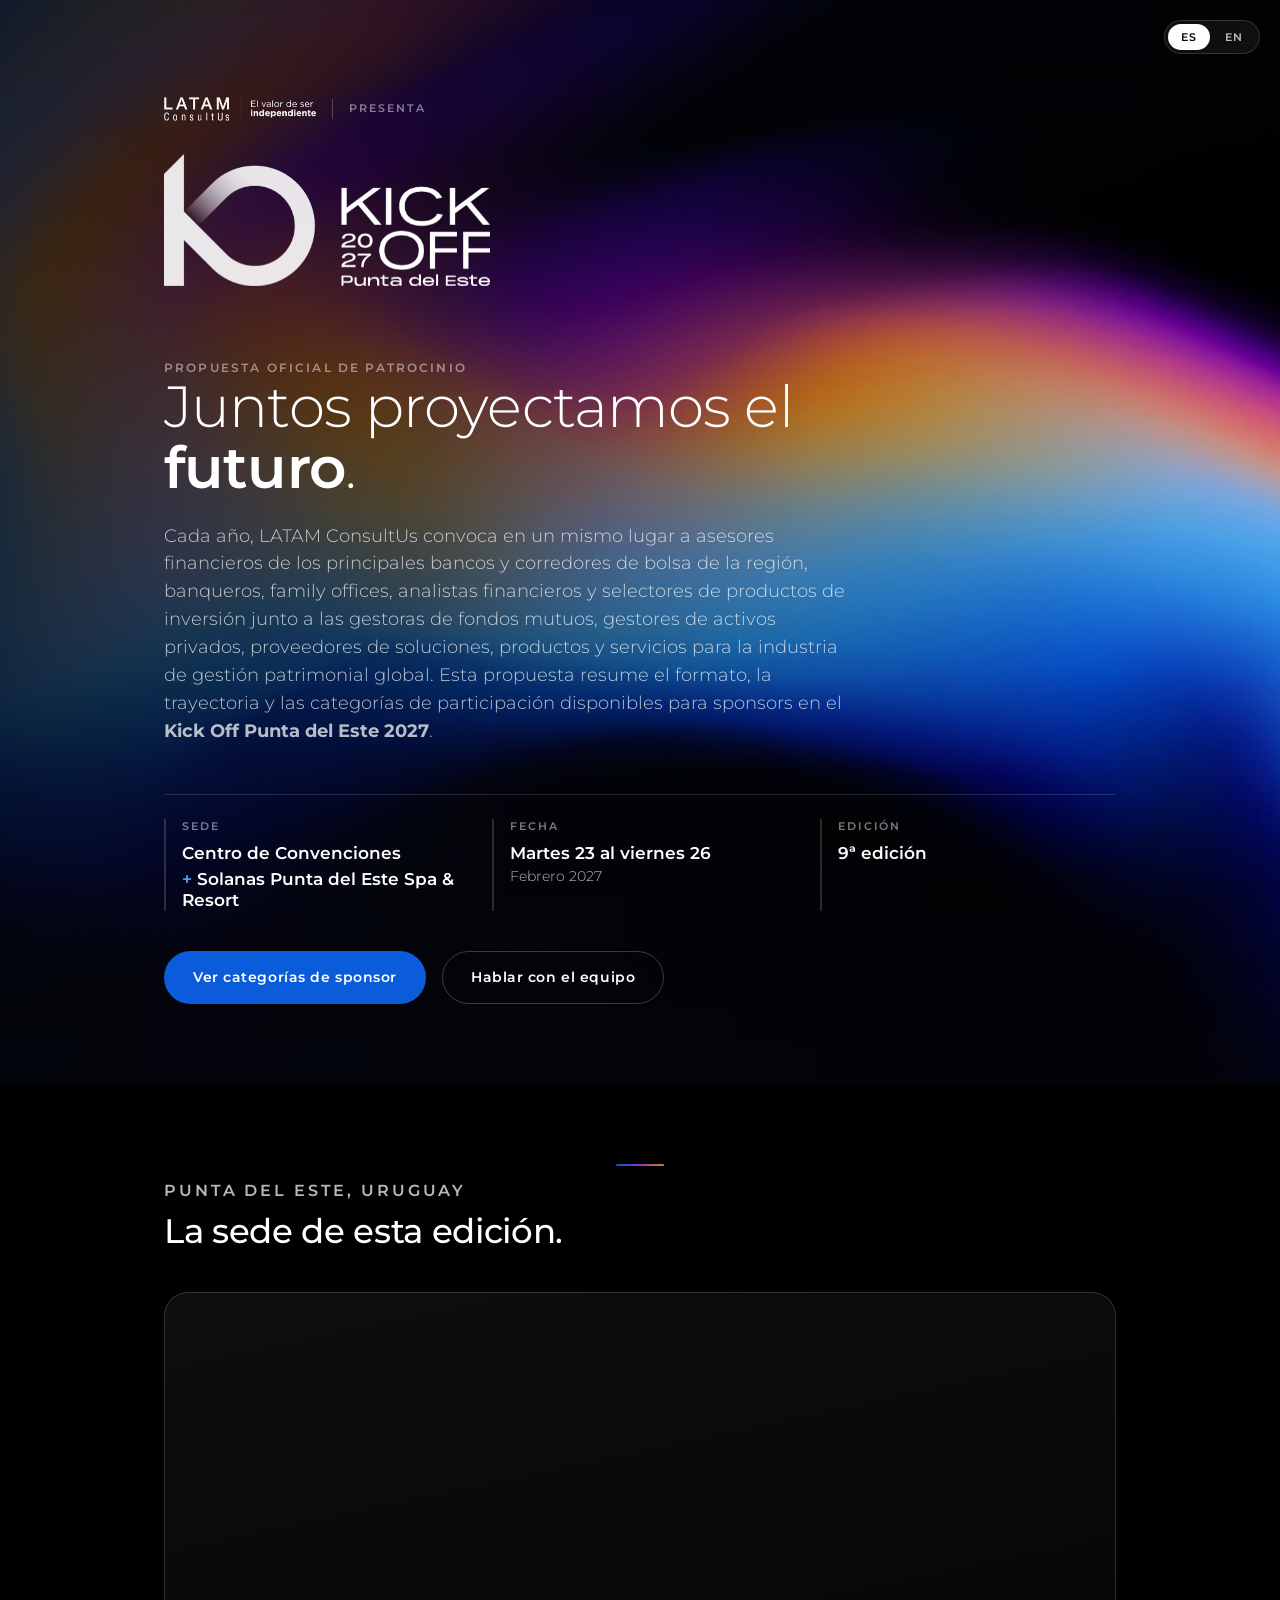
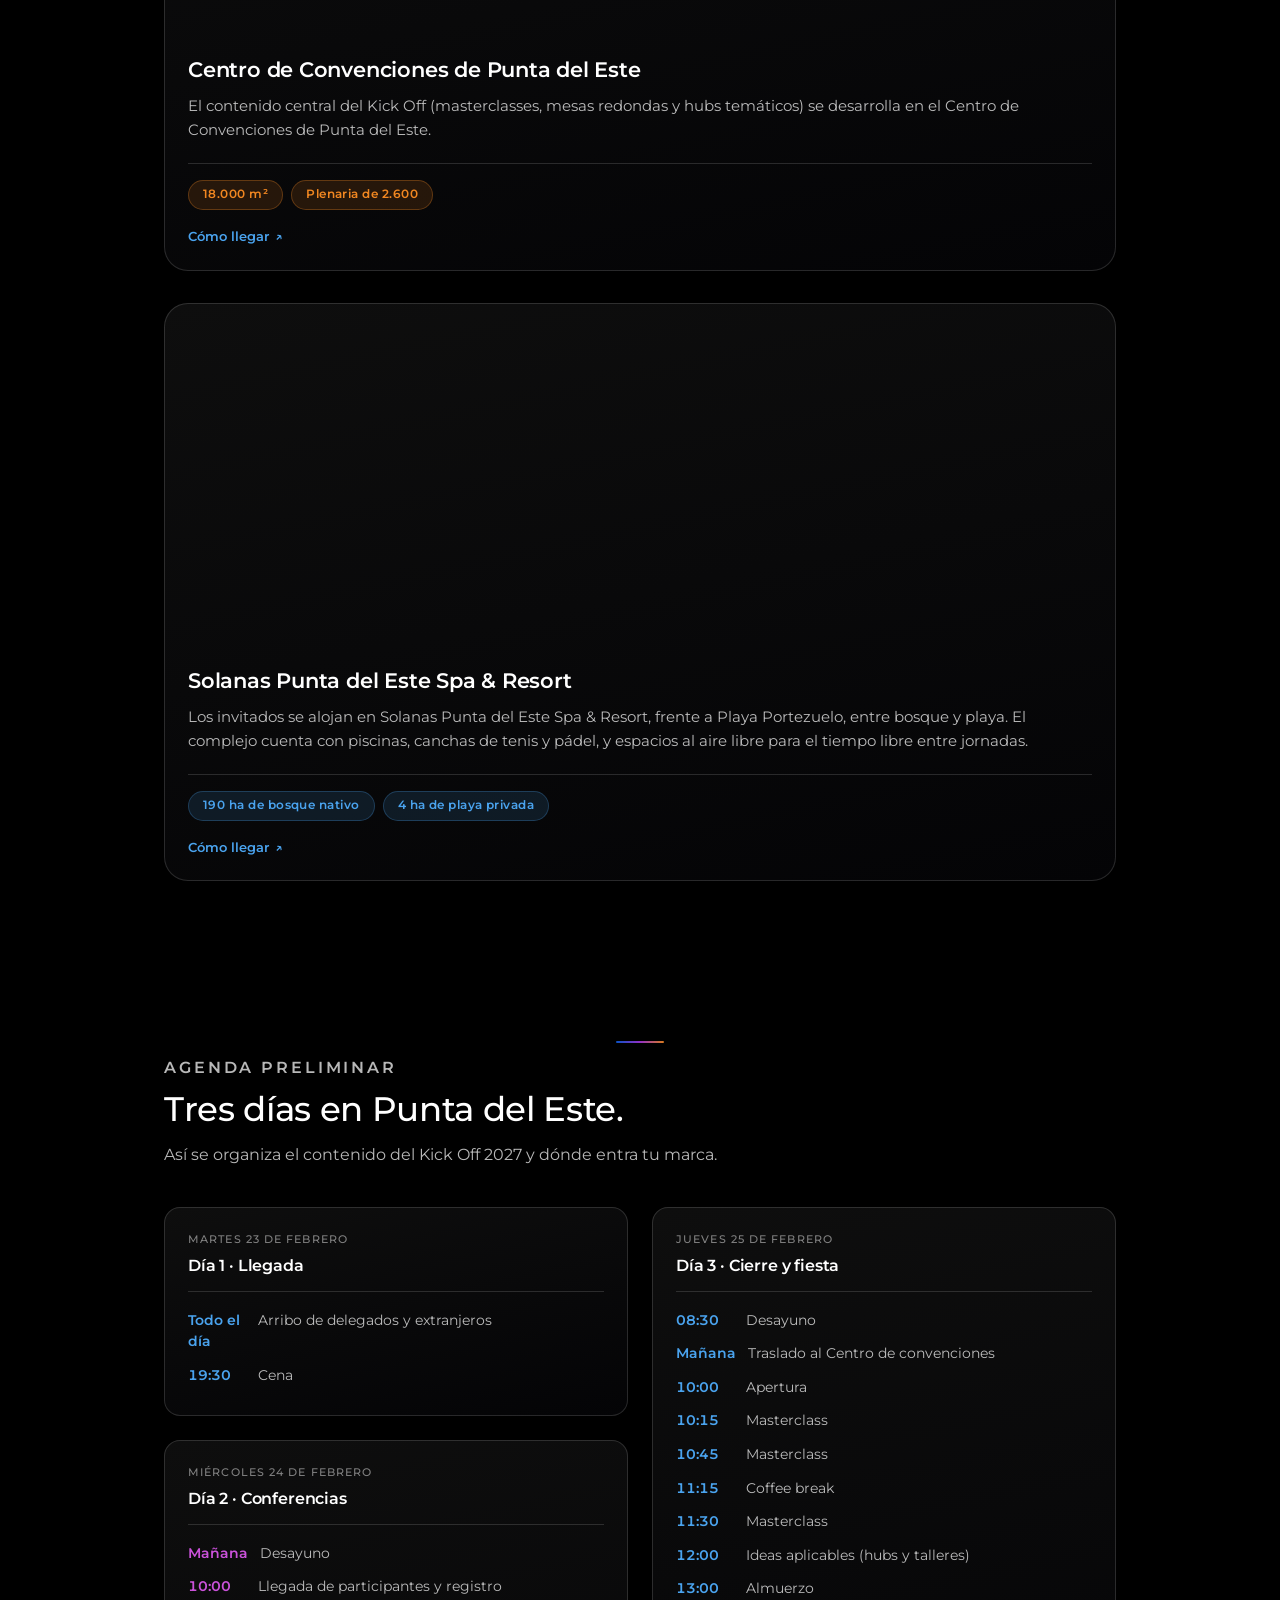
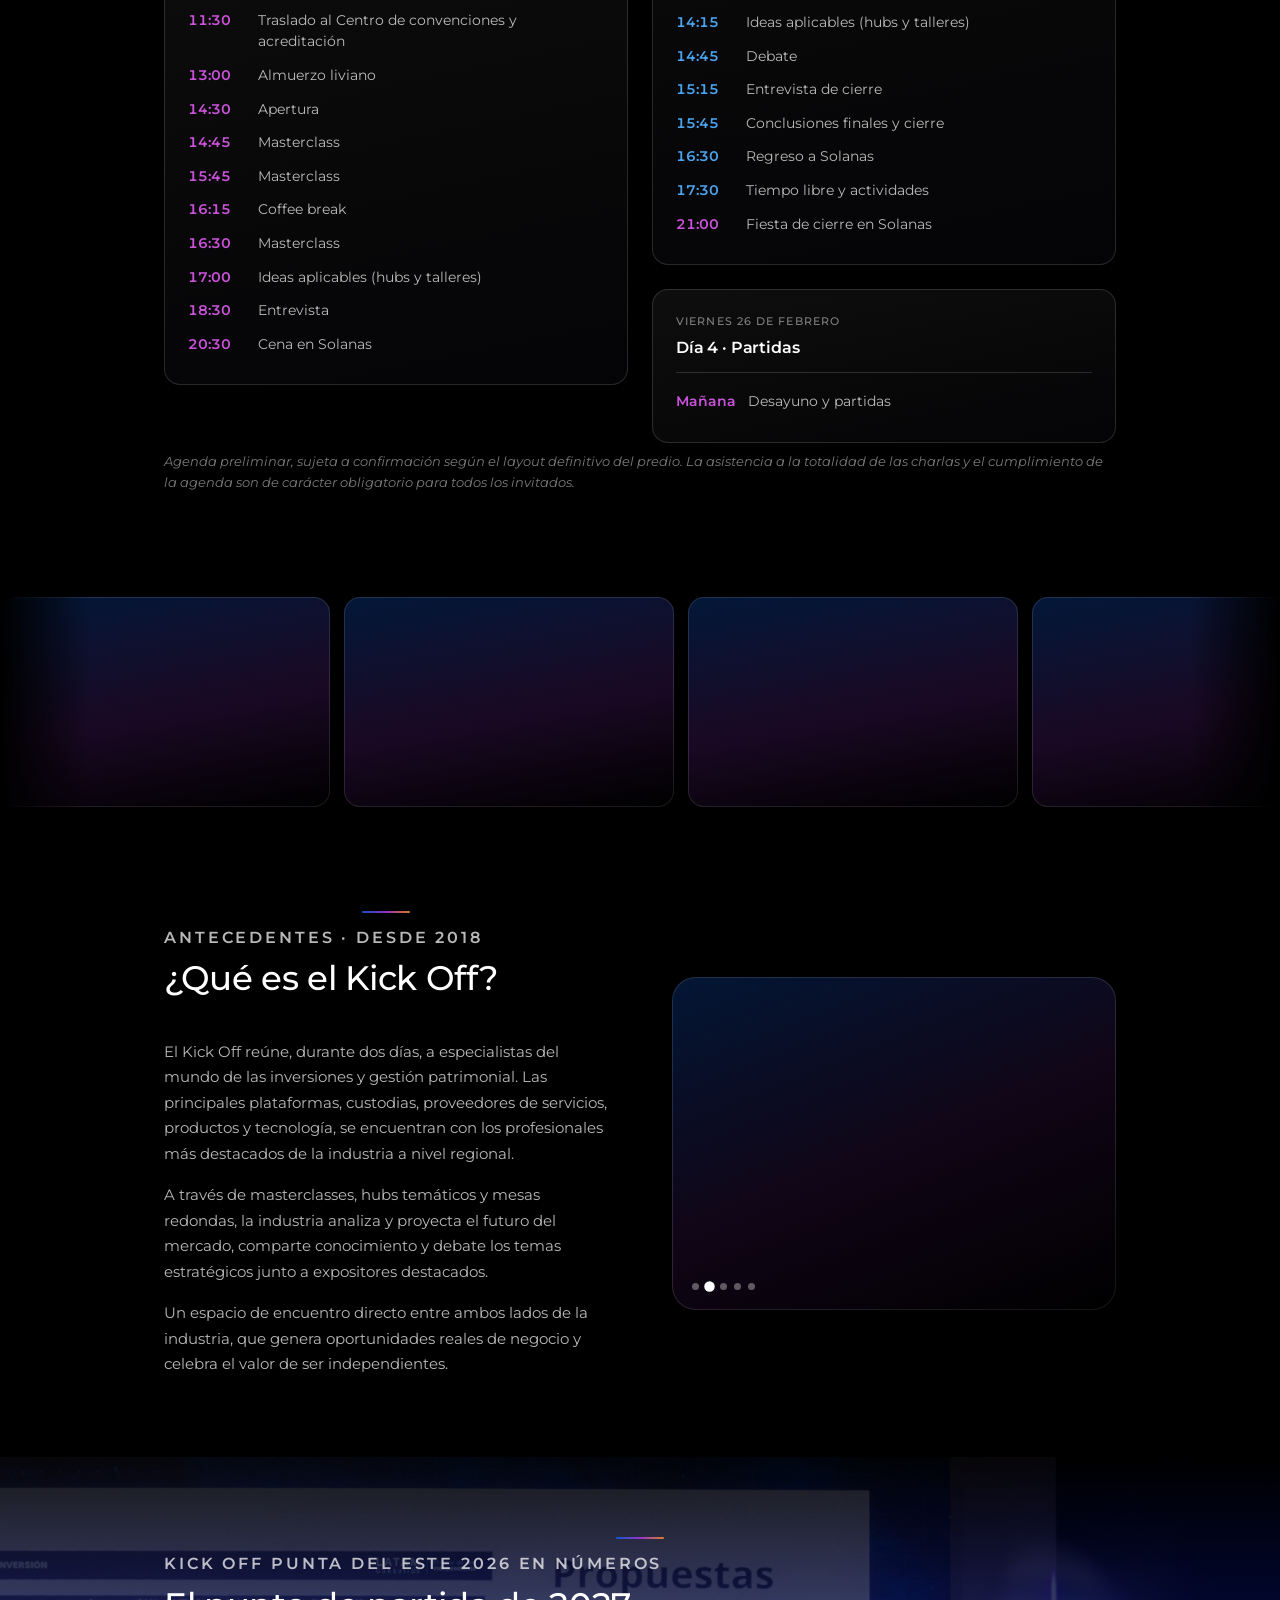
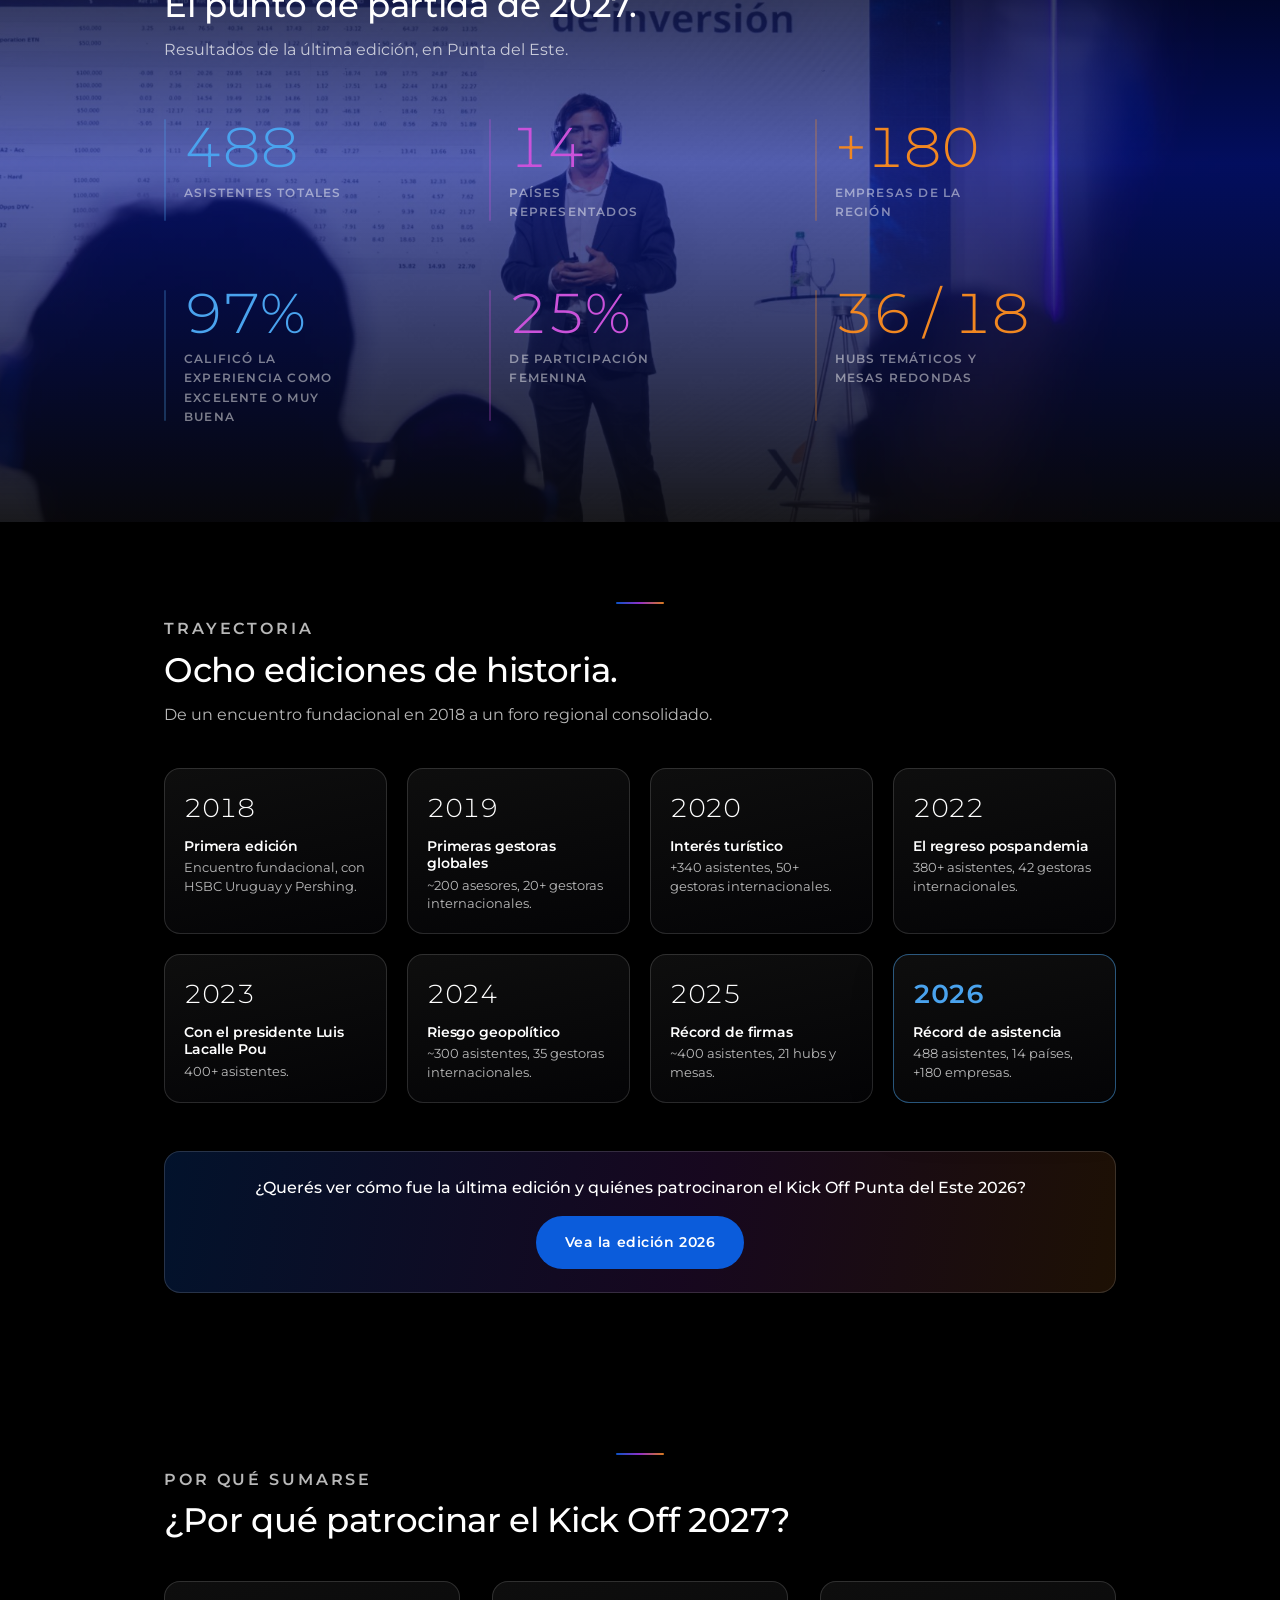
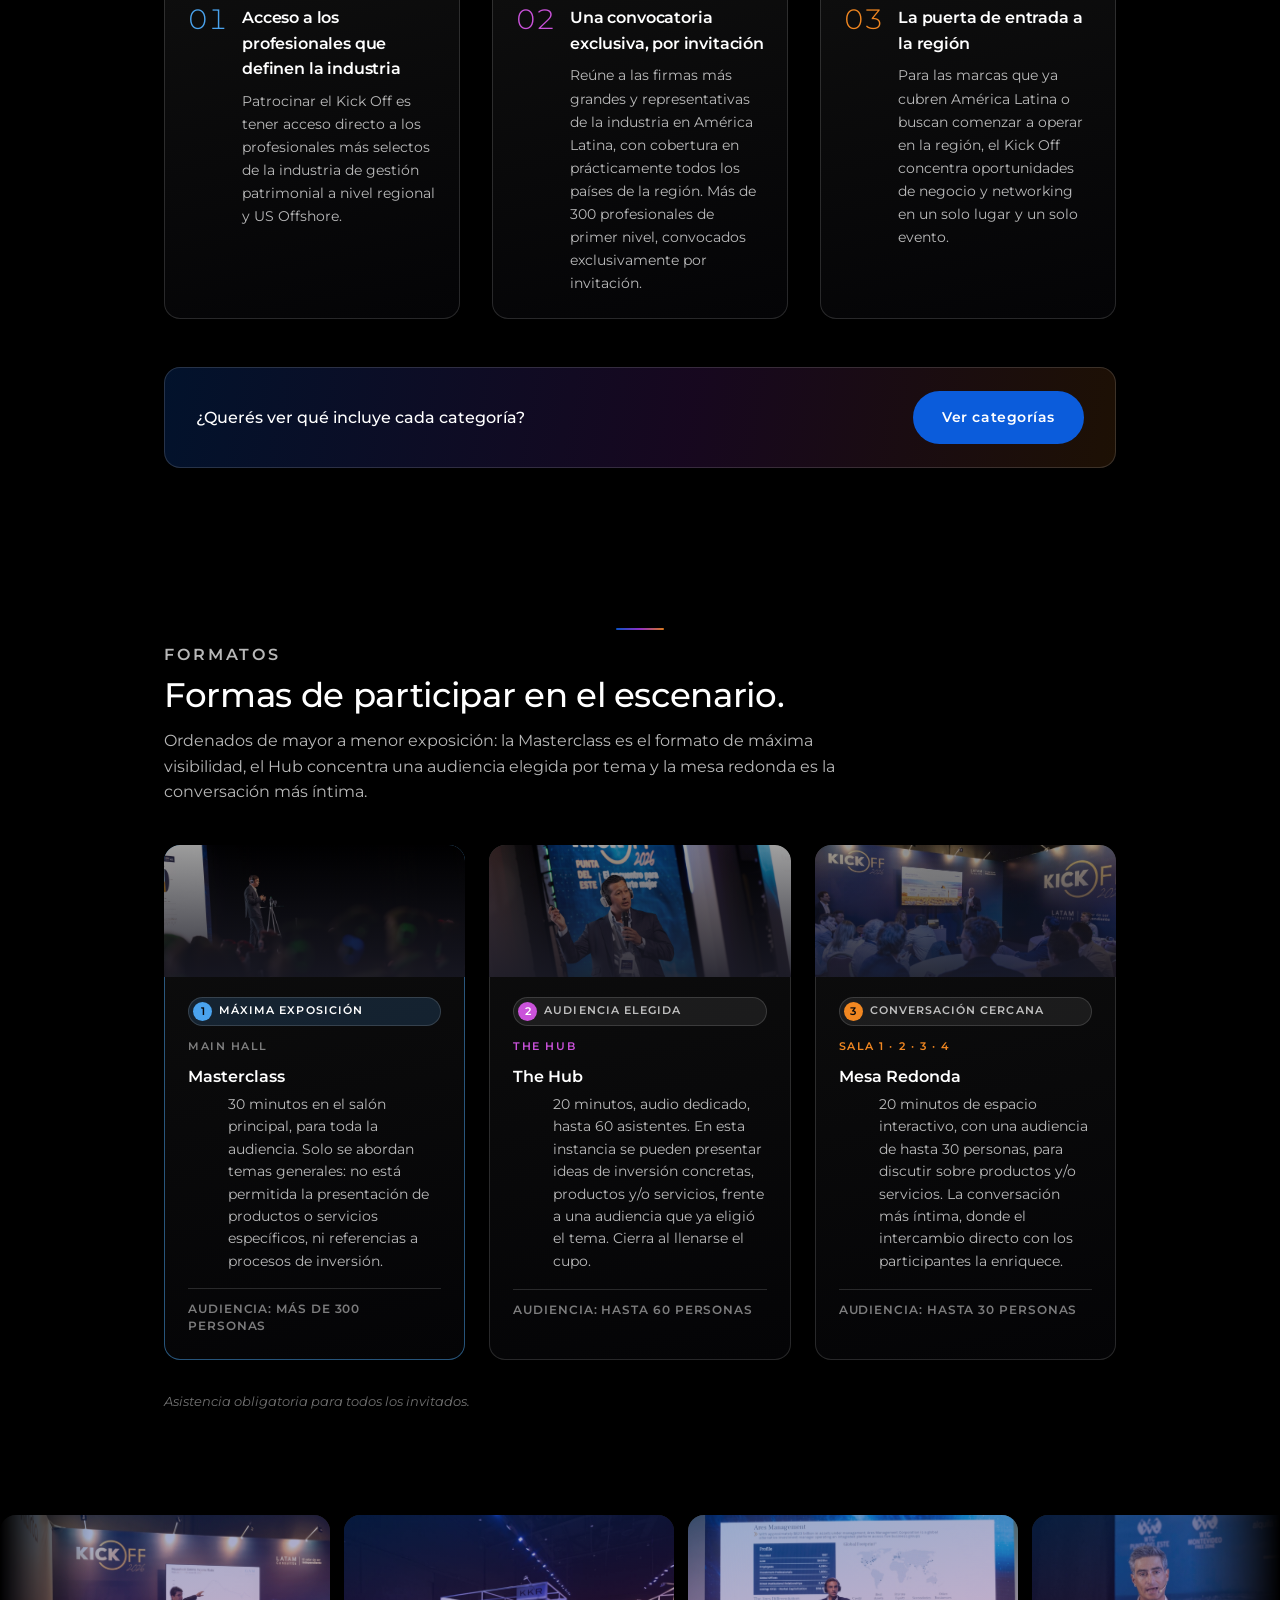
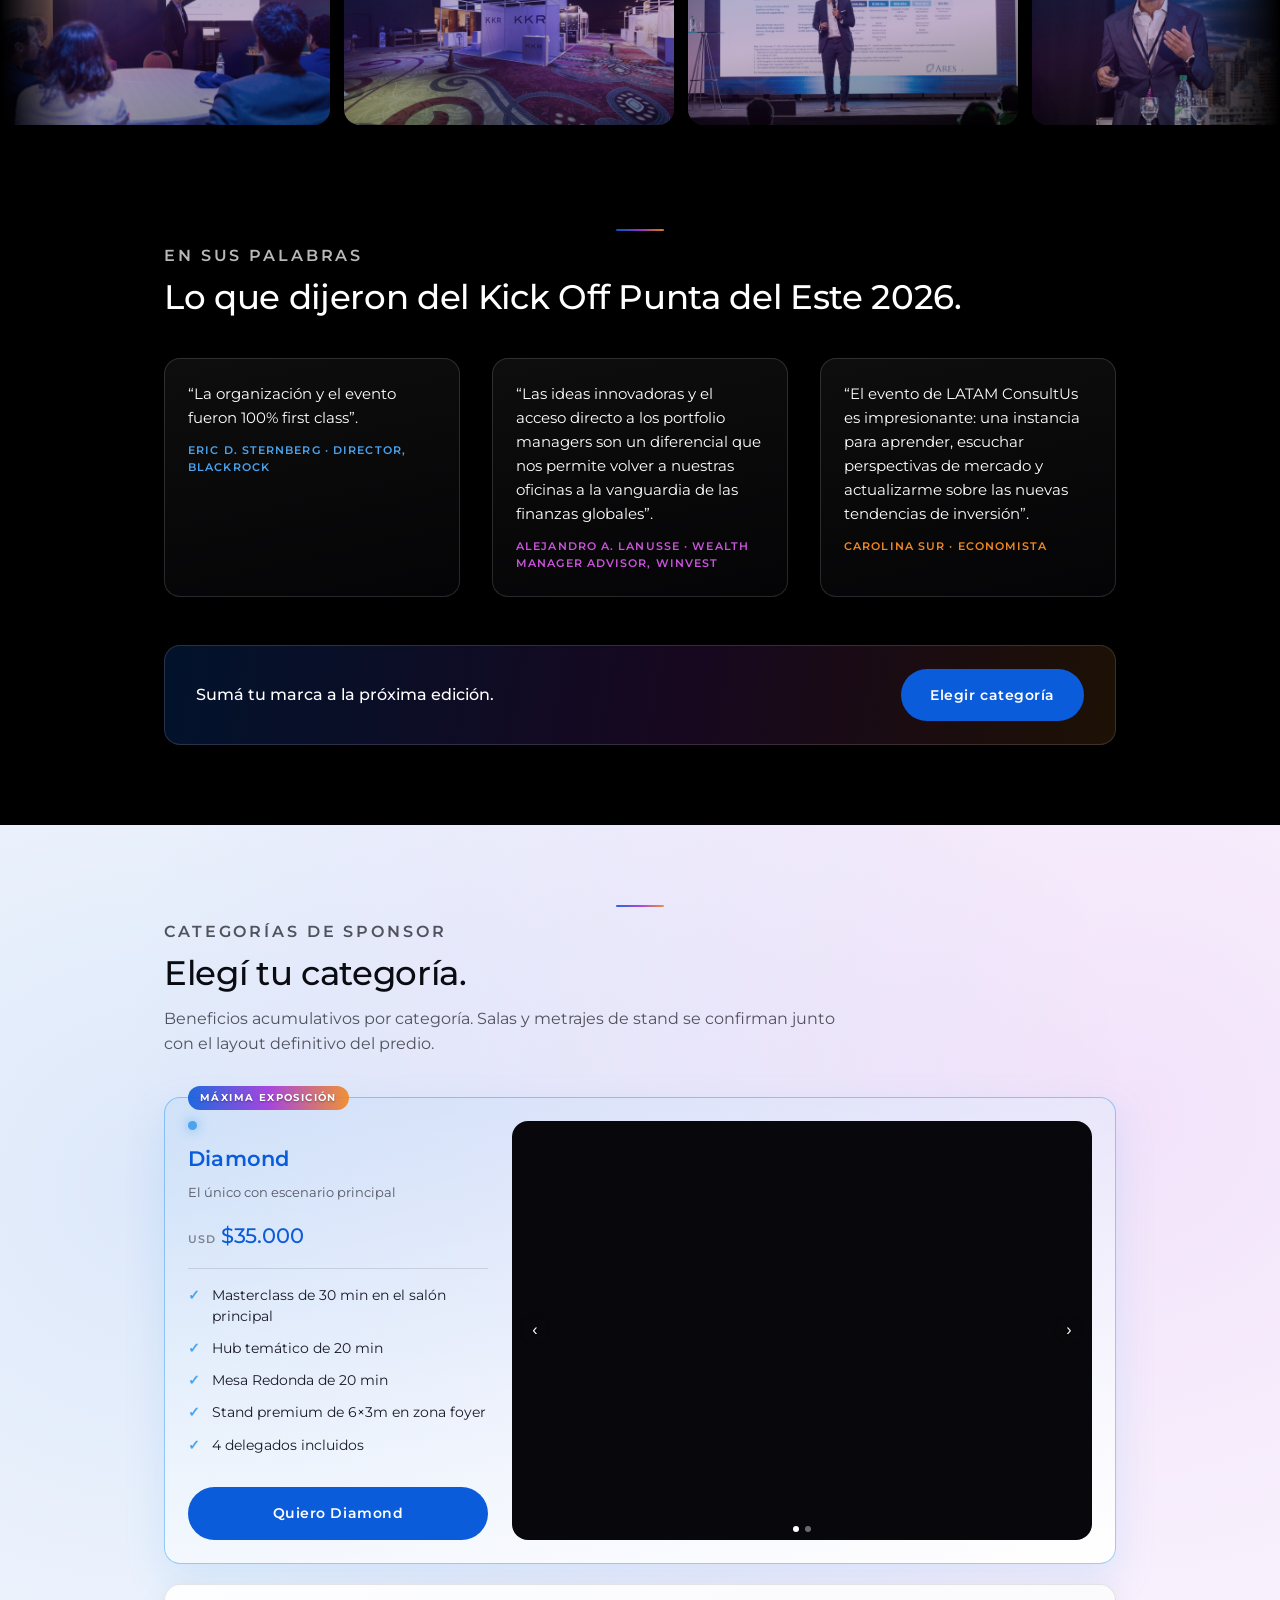
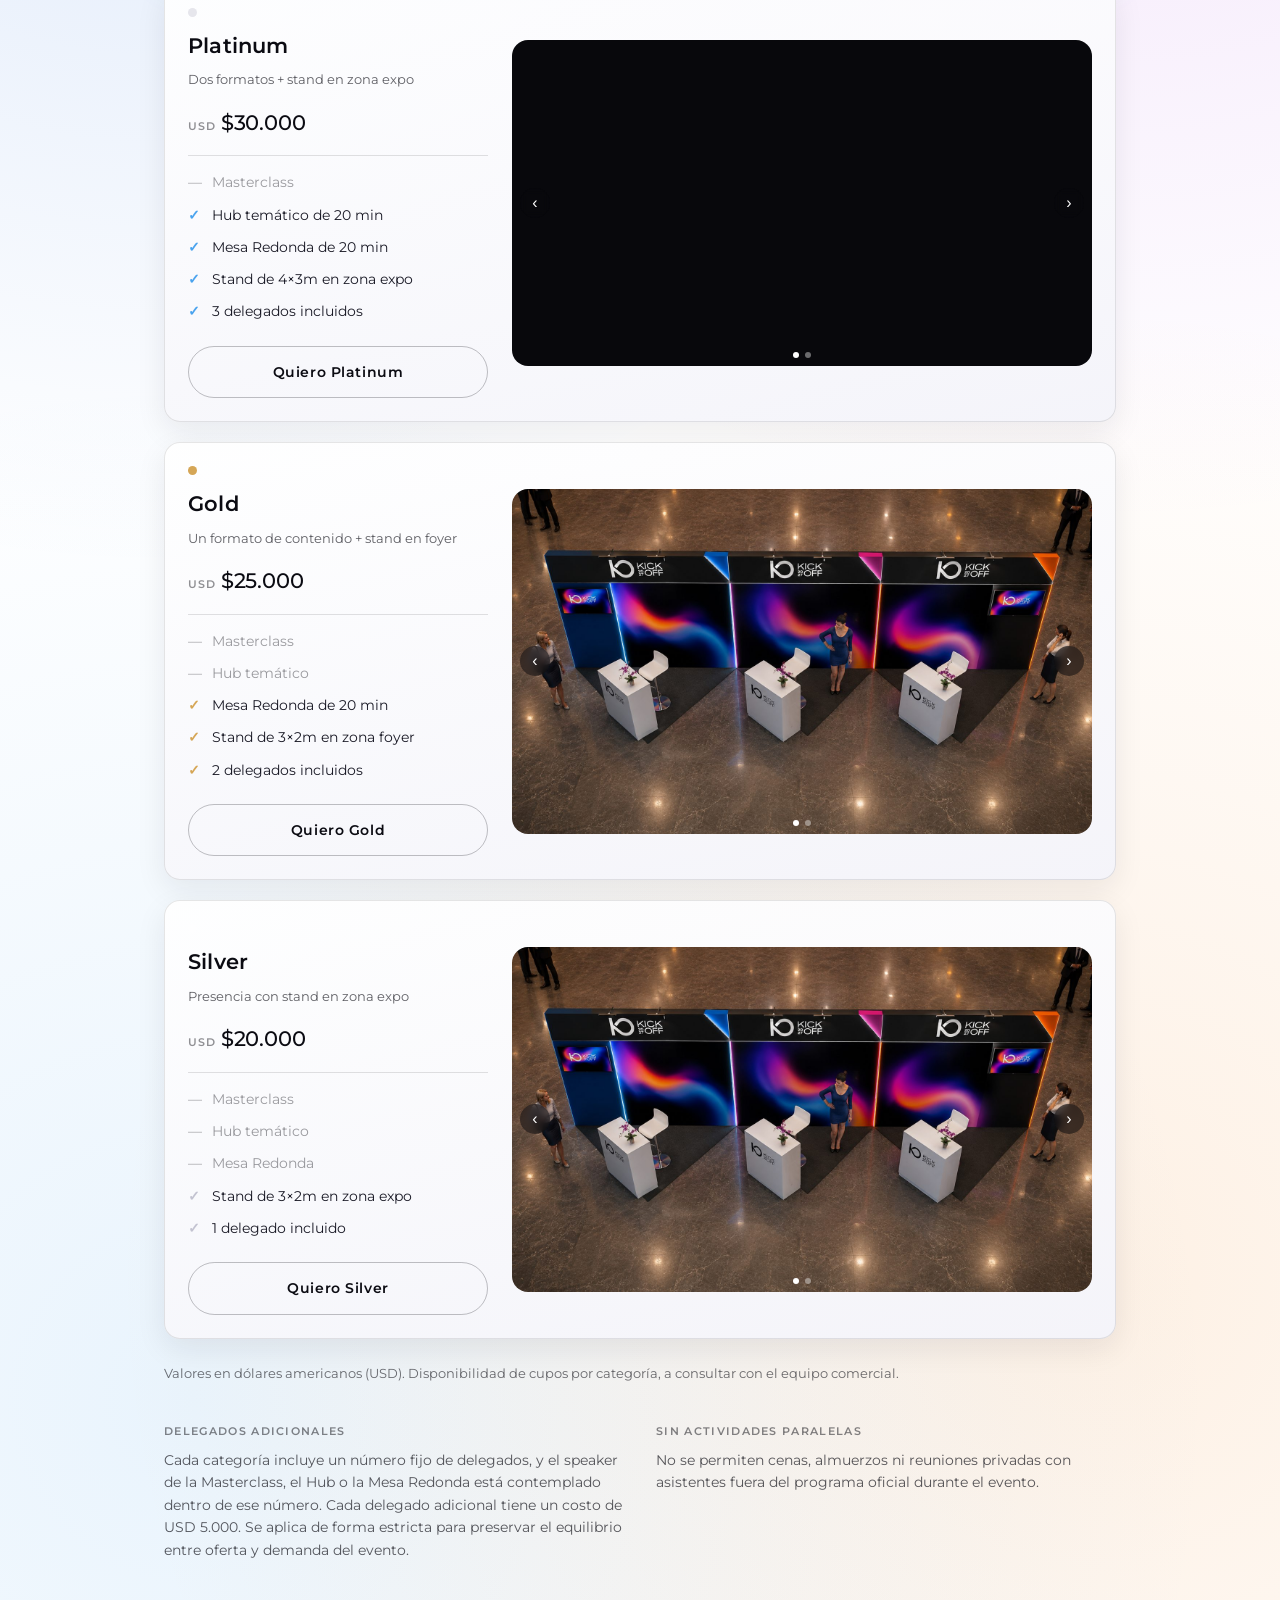
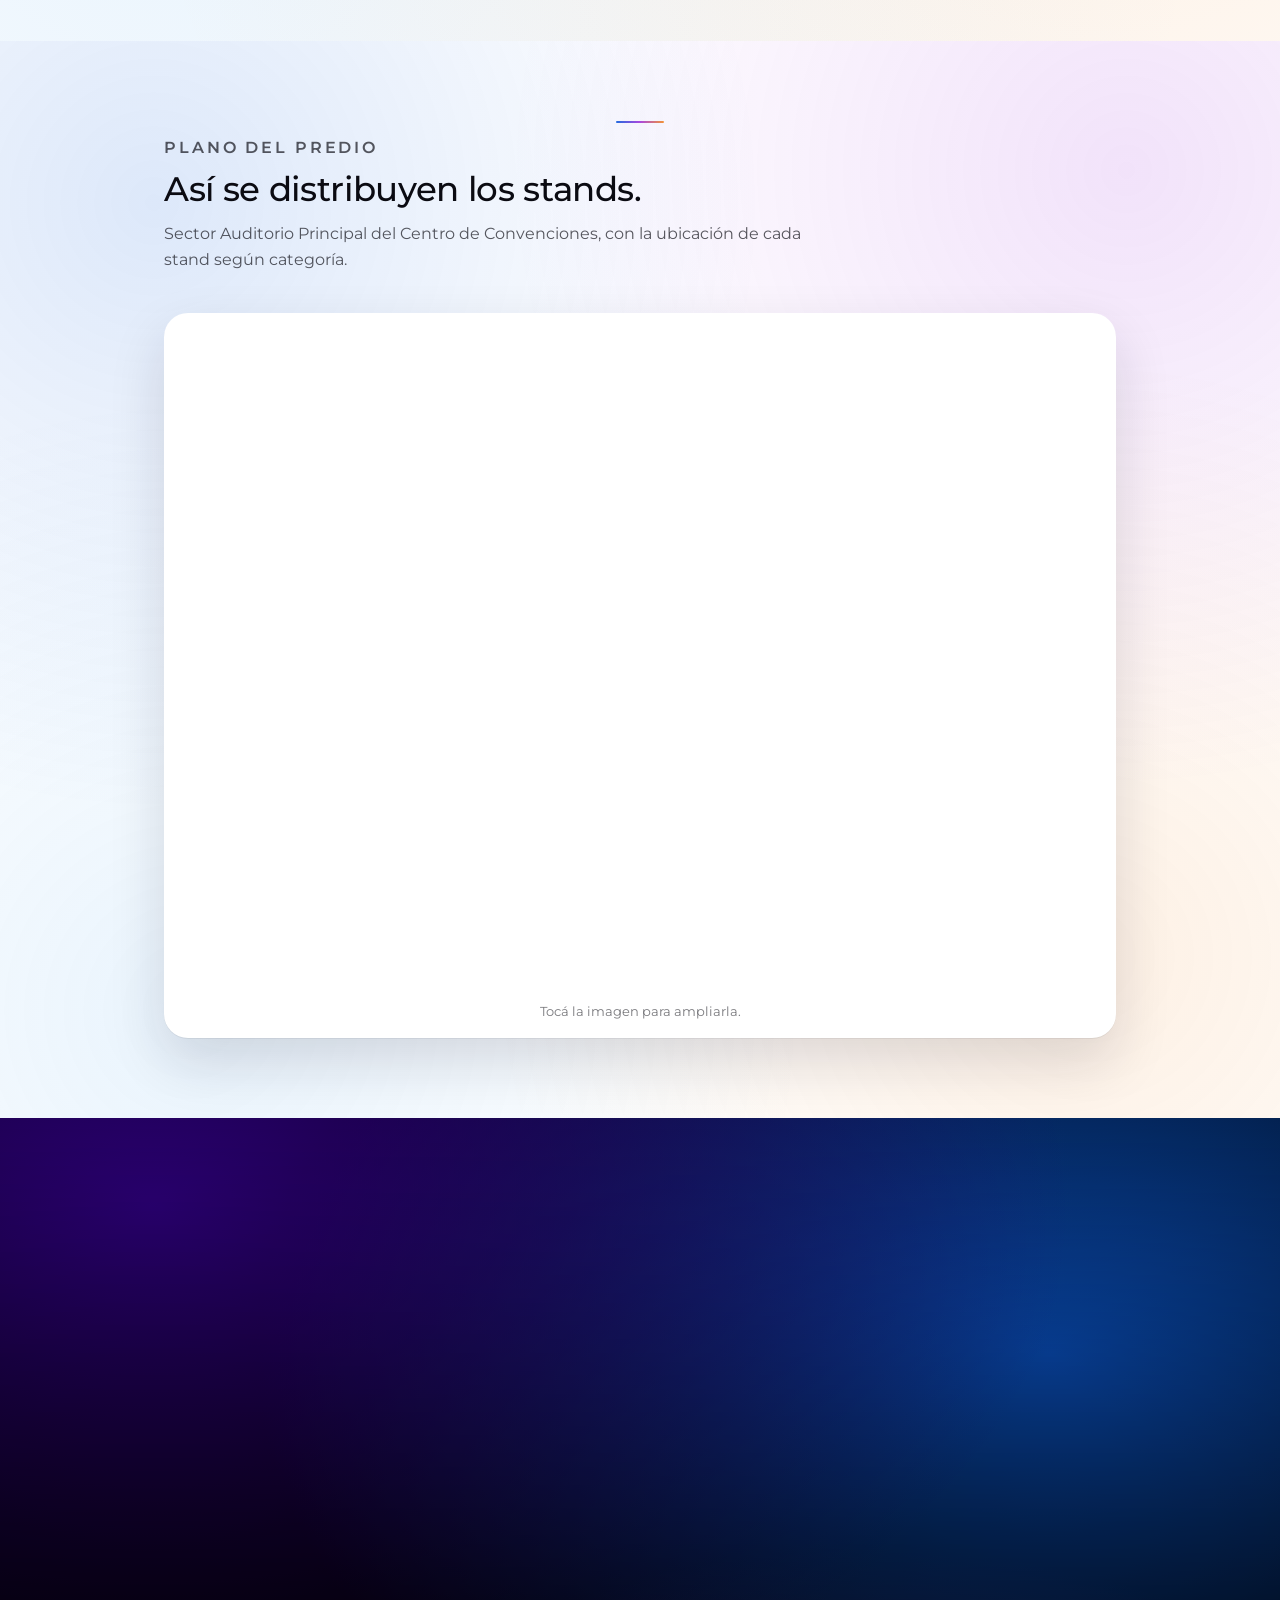
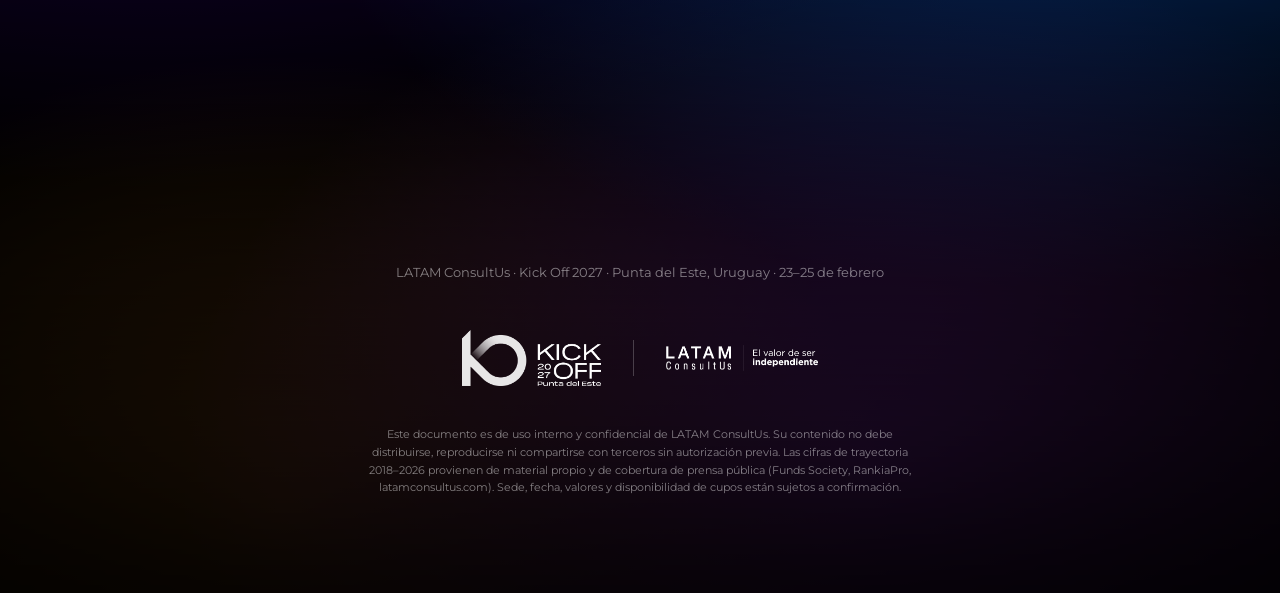
==== commit a760d7a2: "Stands: la foto ocupa solo el alto que necesita segun su relacion de aspecto, sin franjas negras" ====
--- a/kickoff2027-sponsors/index.html
+++ b/kickoff2027-sponsors/index.html
@@ -439,13 +439,11 @@
   .plan-silver .plan-list li.yes::before{ color:var(--ko-ink-200); }
   .plan-cta{ justify-content:center; width:100%; }
   .plan.is-picked{ box-shadow:inset 0 0 0 2px var(--ko-sky), 0 26px 60px rgba(0,0,0,.46); }
-  .plan-stand{ flex:1; min-width:0; align-self:stretch; border-radius:var(--radius-lg); overflow:hidden; }
-  .plan-stand .stand-photo{ height:100%; min-height:320px; }
+  .plan-stand{ flex:1; min-width:0; align-self:center; border-radius:var(--radius-lg); overflow:hidden; }
   @media (max-width:900px){
     .plan{ flex-direction:column; }
     .plan-body{ flex:none; width:100%; }
     .plan-stand{ flex:none; width:100%; }
-    .plan-stand .stand-photo{ height:240px; }
   }
 
   .tiers-note{ margin-top:var(--space-6); font-size:13px; color:var(--text-secondary); }
@@ -521,8 +519,7 @@
 
   /* ---------- Stand photo inside each pricing card: a carousel with its own arrows ---------- */
   .stand-photo{ position:relative; overflow:hidden; background:#08080c; cursor:pointer; }
-  .stand-photo img{ width:100%; height:100%; object-fit:contain; display:block; position:relative; z-index:1; }
-  .stand-photo img.stand-bg{ position:absolute; inset:0; object-fit:cover; filter:blur(28px) brightness(.55) saturate(1.15); transform:scale(1.2); z-index:0; }
+  .stand-photo img{ width:100%; height:auto; display:block; }
   .stand-nav{ position:absolute; top:50%; transform:translateY(-50%); width:30px; height:30px;
     border-radius:50%; border:none; background:rgba(8,8,12,.5); backdrop-filter:blur(4px);
     color:#fff; font-size:16px; line-height:1; cursor:pointer; display:flex; align-items:center; justify-content:center;
@@ -1418,7 +1415,6 @@
         </div>
         <div class="plan-stand" data-render="diamond">
           <div class="stand-photo">
-            <img class="stand-bg" src="media/stands/diamond-1.jpg" alt="" aria-hidden="true" loading="lazy" decoding="async">
             <img src="media/stands/diamond-1.jpg" alt="Stand Diamond" loading="lazy" decoding="async">
             <button type="button" class="stand-nav prev" aria-label="Anterior">‹</button>
             <button type="button" class="stand-nav next" aria-label="Siguiente">›</button>
@@ -1446,7 +1442,6 @@
         </div>
         <div class="plan-stand" data-render="platinum">
           <div class="stand-photo">
-            <img class="stand-bg" src="media/stands/platinum-1.jpg" alt="" aria-hidden="true" loading="lazy" decoding="async">
             <img src="media/stands/platinum-1.jpg" alt="Stand Platinum" loading="lazy" decoding="async">
             <button type="button" class="stand-nav prev" aria-label="Anterior">‹</button>
             <button type="button" class="stand-nav next" aria-label="Siguiente">›</button>
@@ -1474,7 +1469,6 @@
         </div>
         <div class="plan-stand" data-render="goldsilver">
           <div class="stand-photo">
-            <img class="stand-bg" src="media/stands/goldsilver-1.jpg" alt="" aria-hidden="true" loading="lazy" decoding="async">
             <img src="media/stands/goldsilver-1.jpg" alt="Stand Gold" loading="lazy" decoding="async">
             <button type="button" class="stand-nav prev" aria-label="Anterior">‹</button>
             <button type="button" class="stand-nav next" aria-label="Siguiente">›</button>
@@ -1502,7 +1496,6 @@
         </div>
         <div class="plan-stand" data-render="goldsilver">
           <div class="stand-photo">
-            <img class="stand-bg" src="media/stands/goldsilver-1.jpg" alt="" aria-hidden="true" loading="lazy" decoding="async">
             <img src="media/stands/goldsilver-1.jpg" alt="Stand Silver" loading="lazy" decoding="async">
             <button type="button" class="stand-nav prev" aria-label="Anterior">‹</button>
             <button type="button" class="stand-nav next" aria-label="Siguiente">›</button>
@@ -1891,8 +1884,7 @@
   document.querySelectorAll('.plan-stand').forEach(function (card) {
     var photos = STAND_RENDERS[card.getAttribute('data-render')];
     if (!photos || !photos.length) return;
-    var img = card.querySelector('.stand-photo img:not(.stand-bg)');
-    var bgImg = card.querySelector('.stand-photo img.stand-bg');
+    var img = card.querySelector('.stand-photo img');
     var dotsHost = card.querySelector('.stand-dots');
     var dots = photos.map(function (_, i) {
       var d = document.createElement('span');
@@ -1903,7 +1895,6 @@
     function show(i) {
       idx = (i + photos.length) % photos.length;
       img.setAttribute('src', photos[idx]);
-      if (bgImg) bgImg.setAttribute('src', photos[idx]);
       dots.forEach(function (d, n) { d.classList.toggle('on', n === idx); });
     }
     card.querySelector('.stand-nav.prev').addEventListener('click', function (e) { e.stopPropagation(); show(idx - 1); });
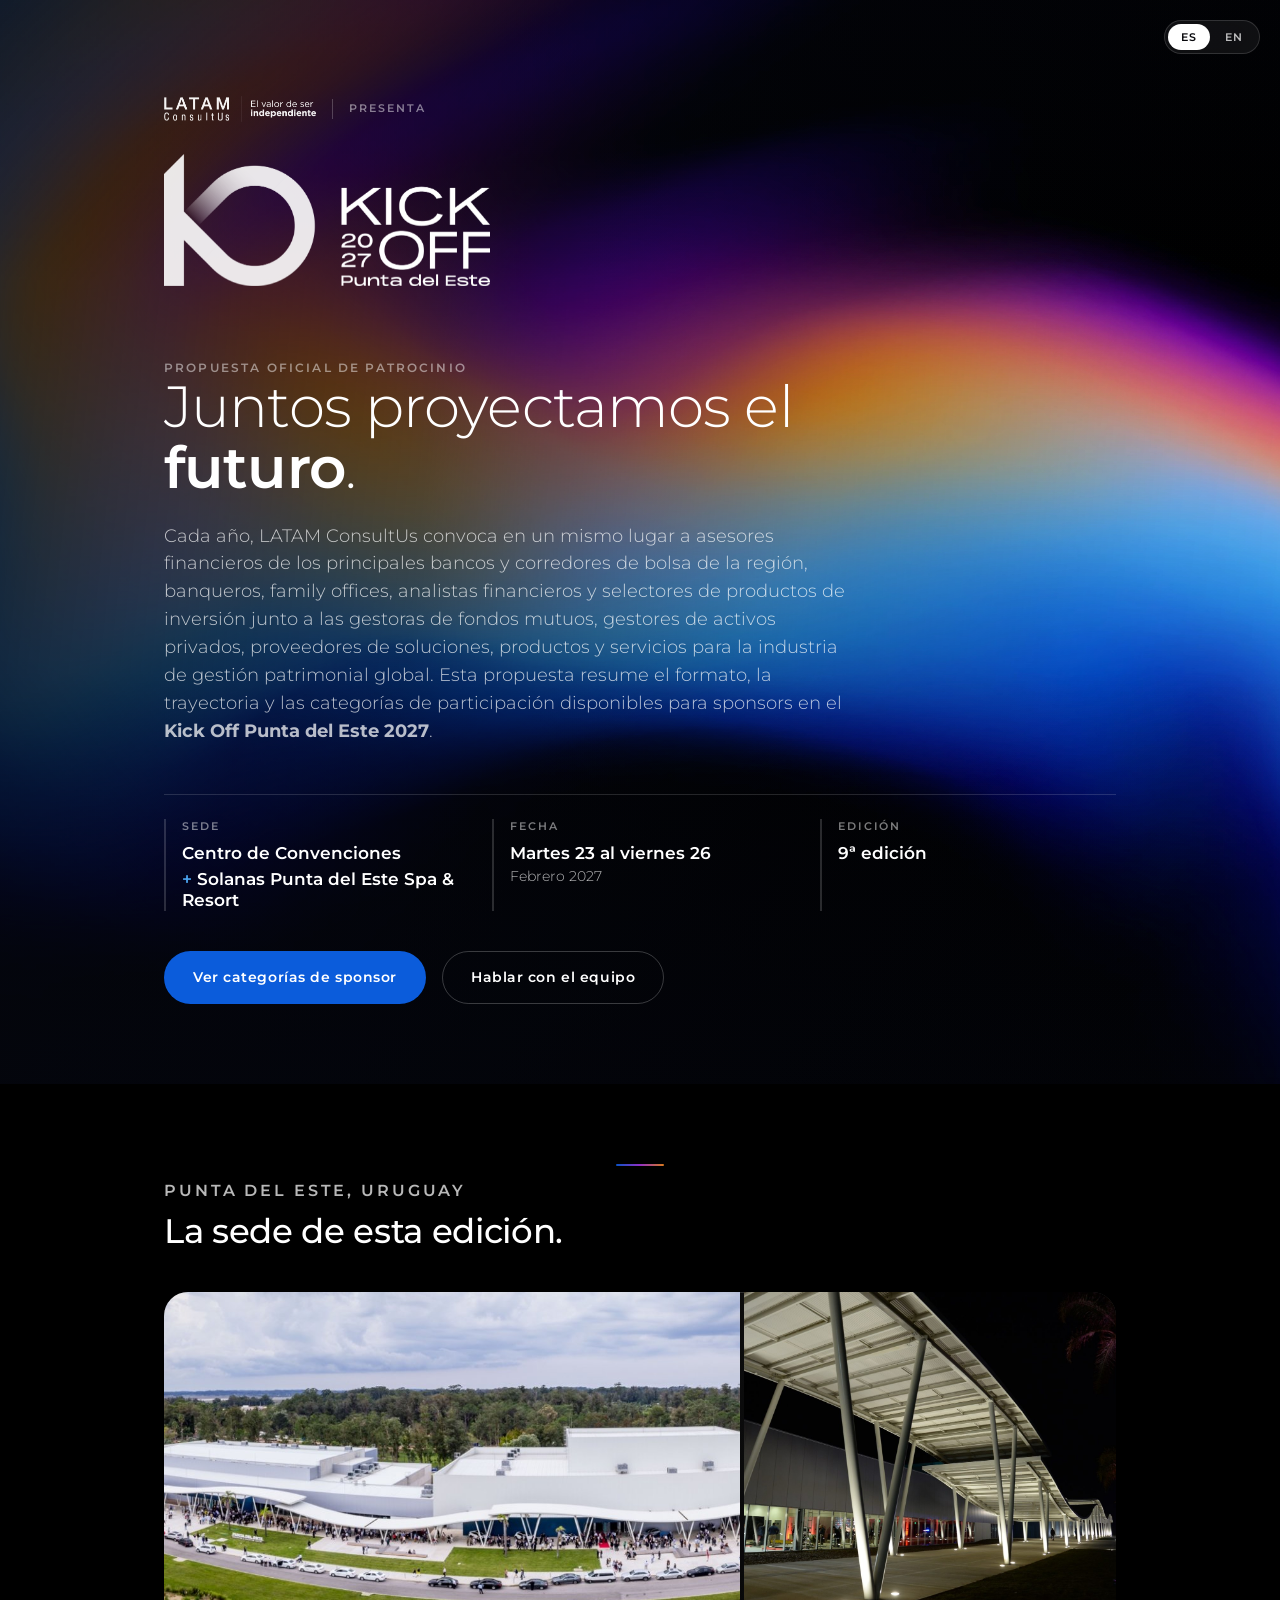
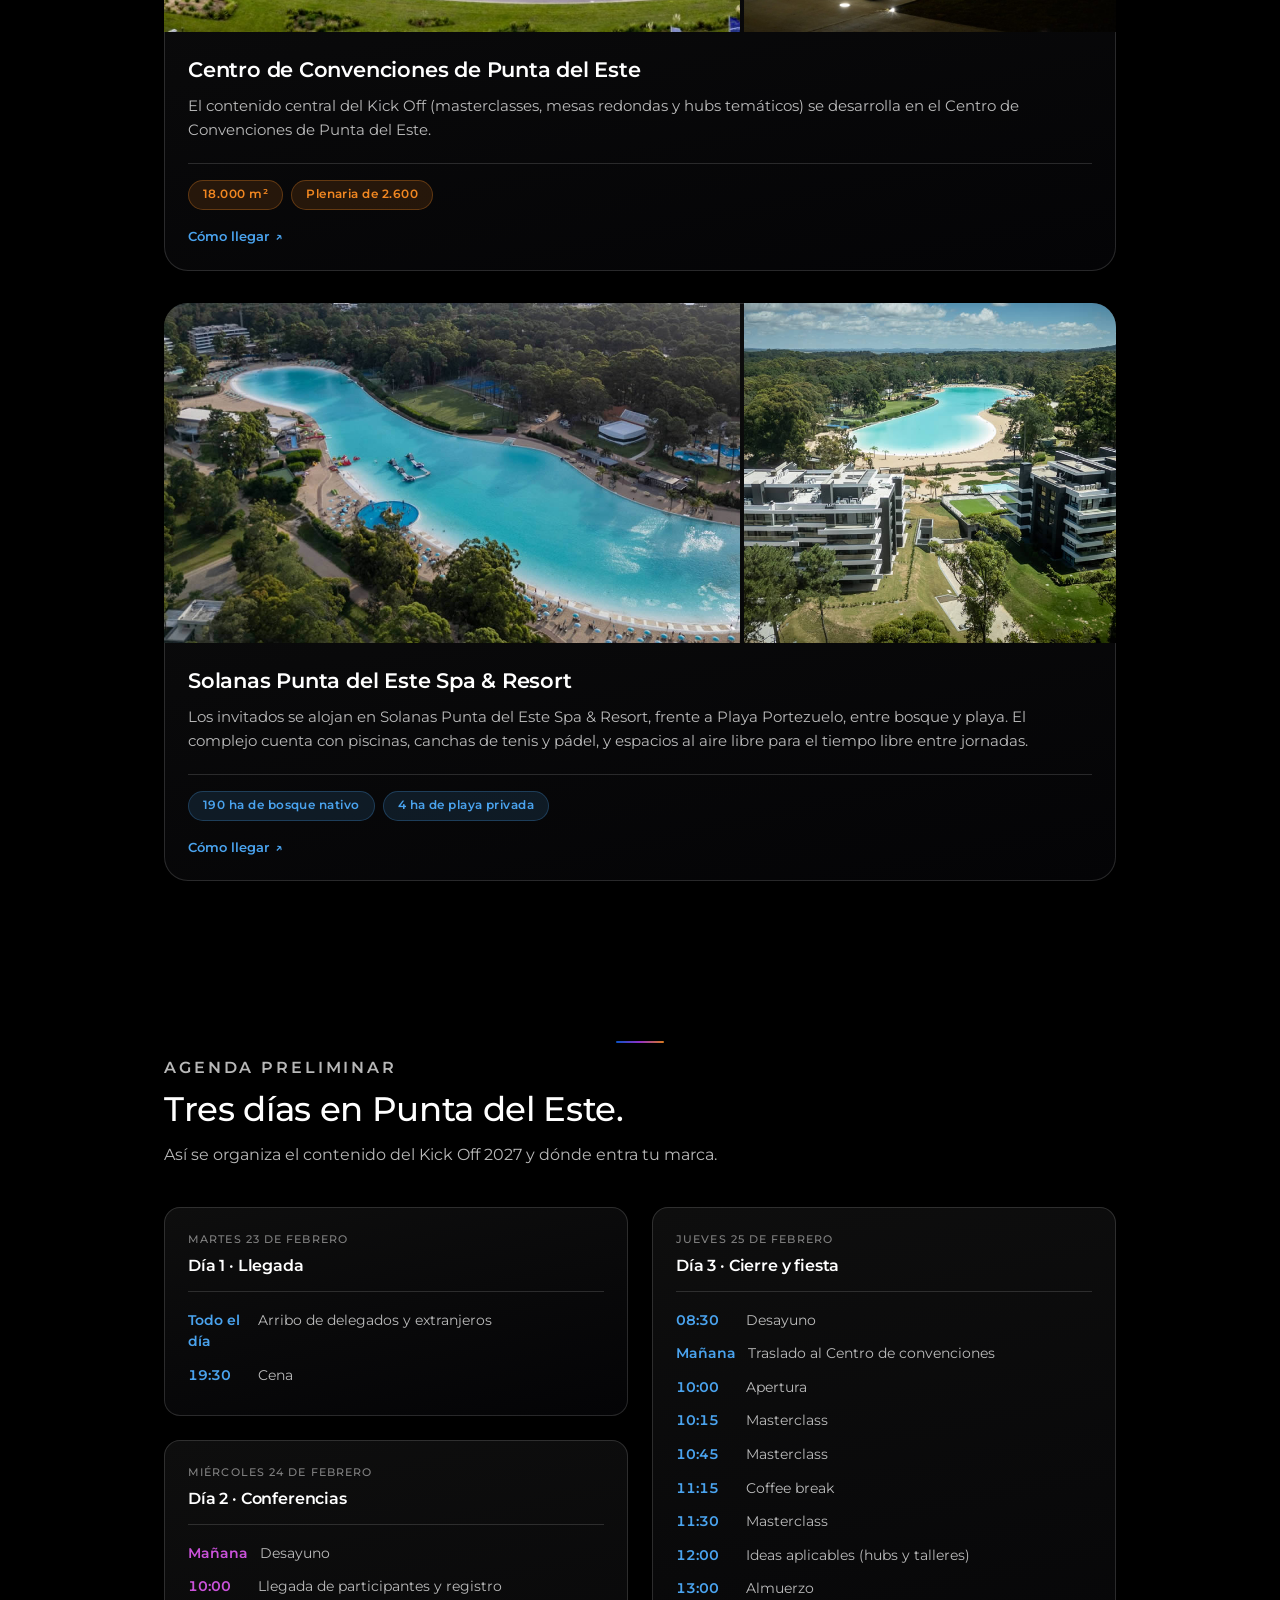
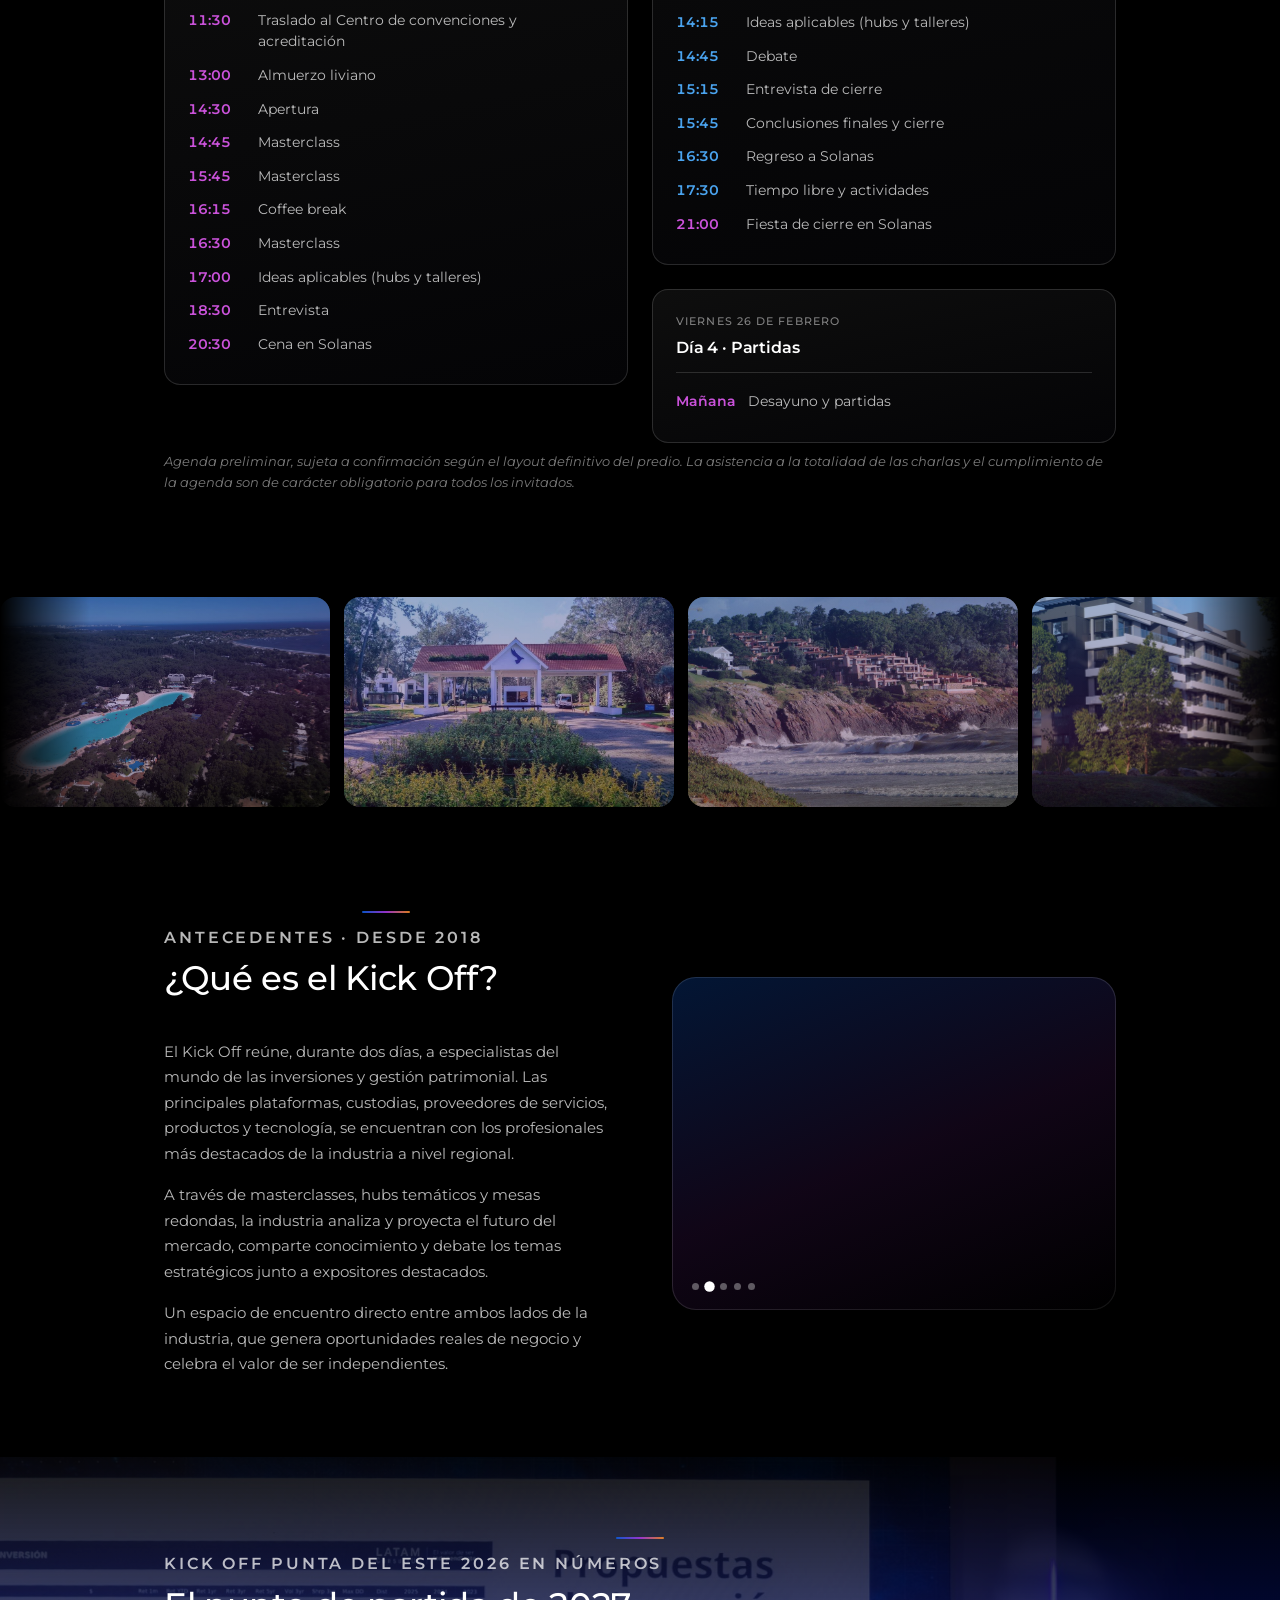
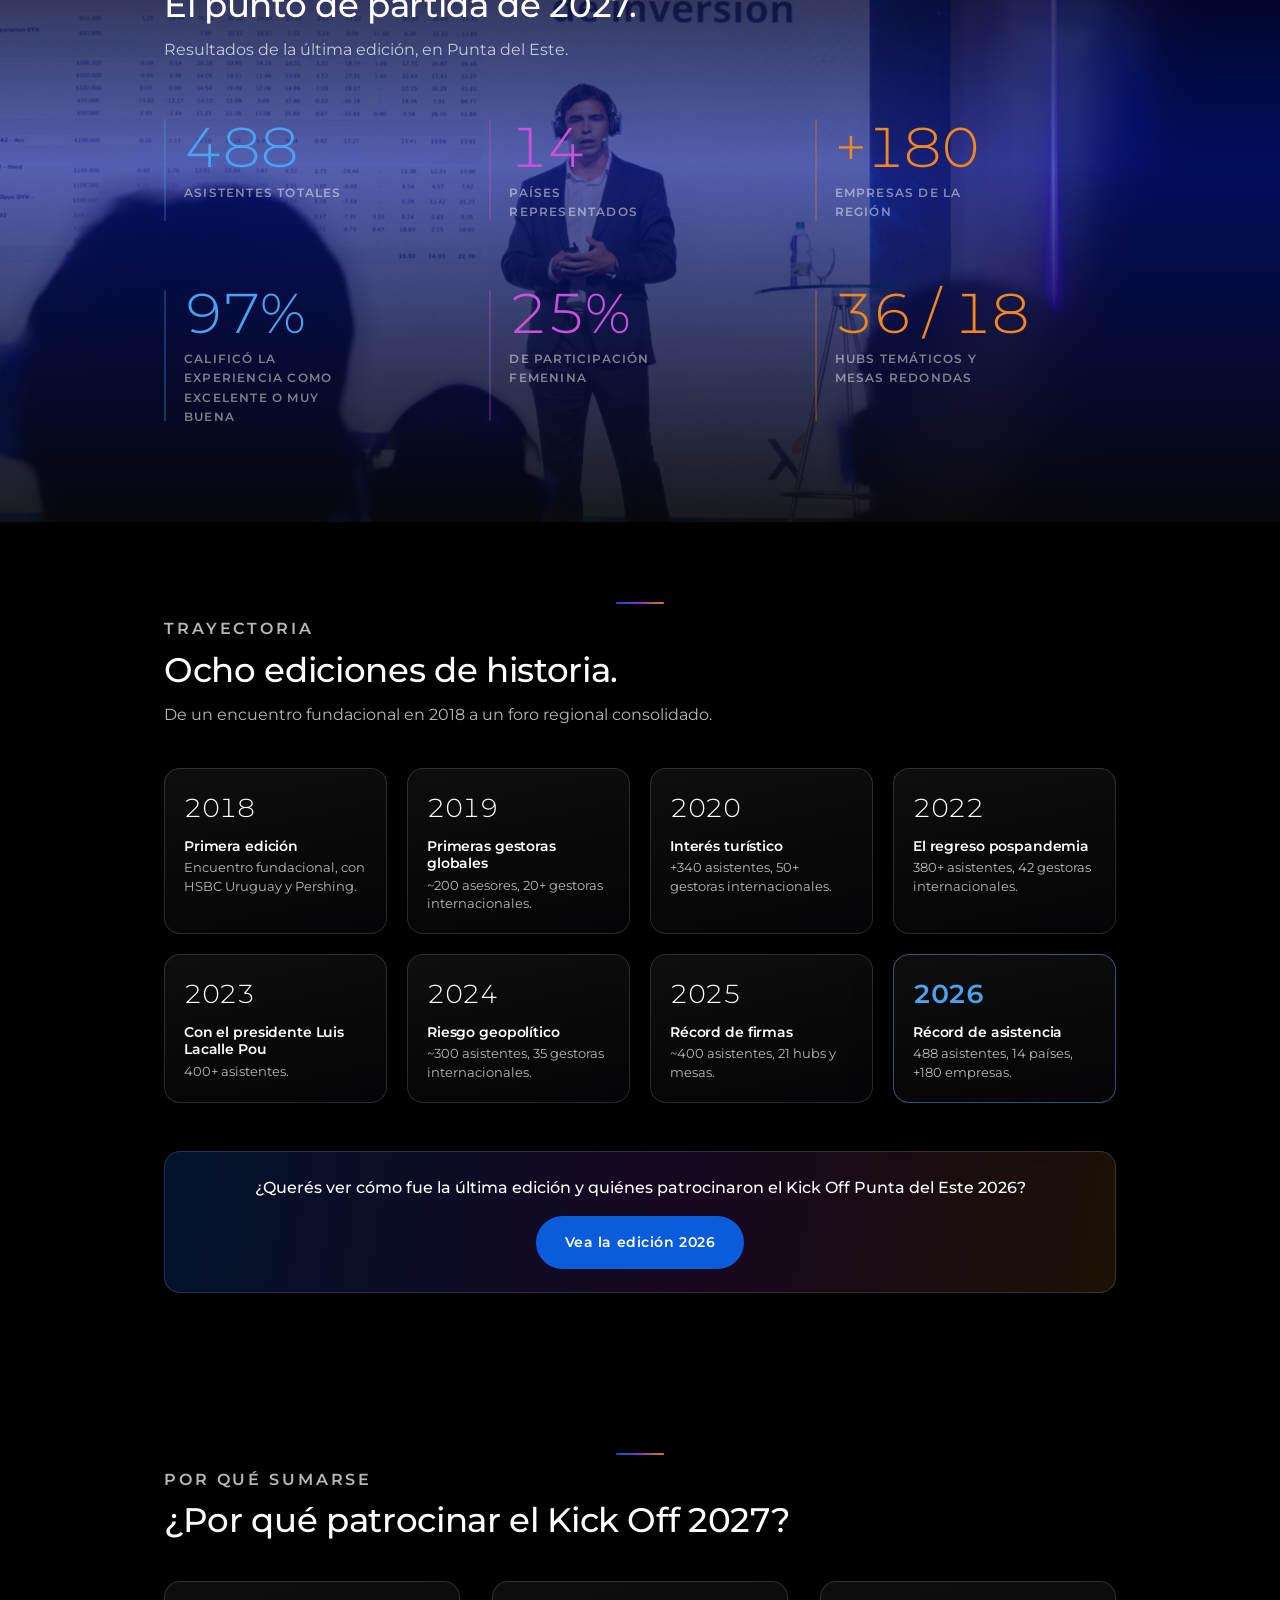
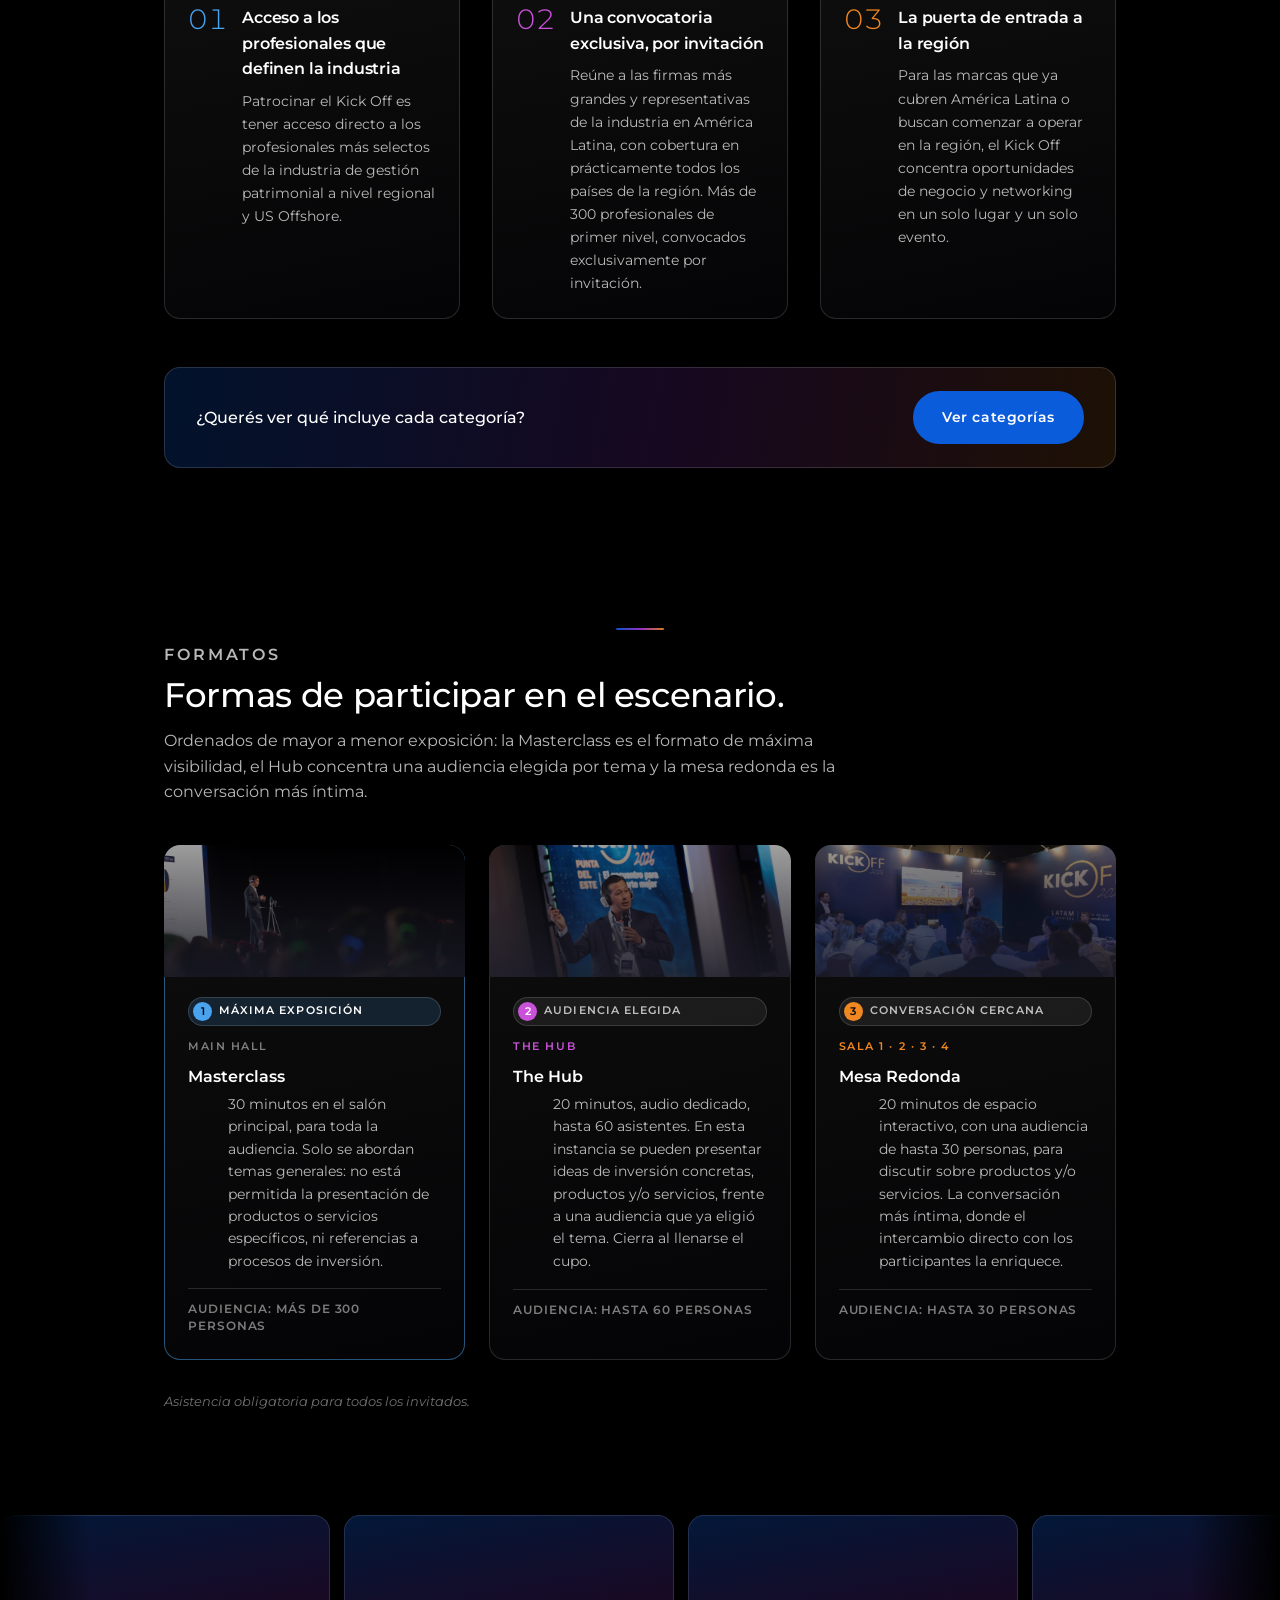
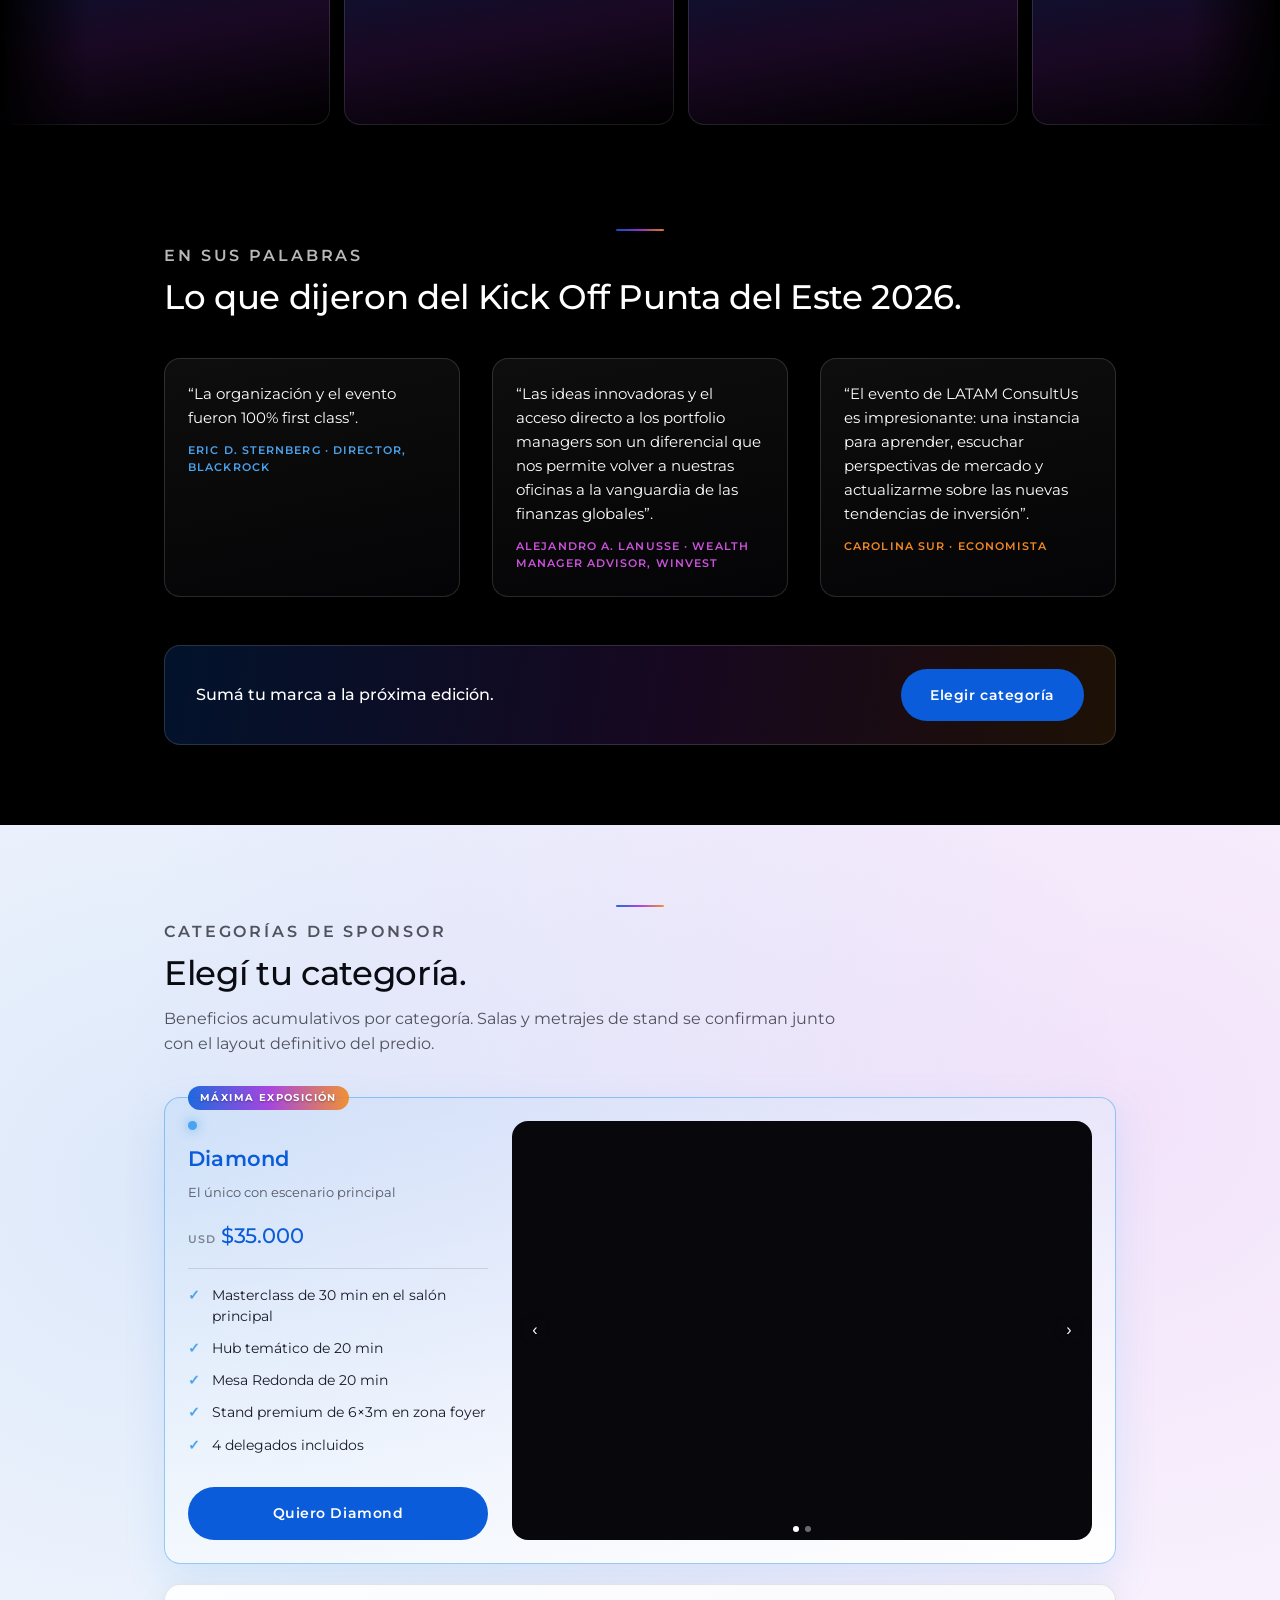
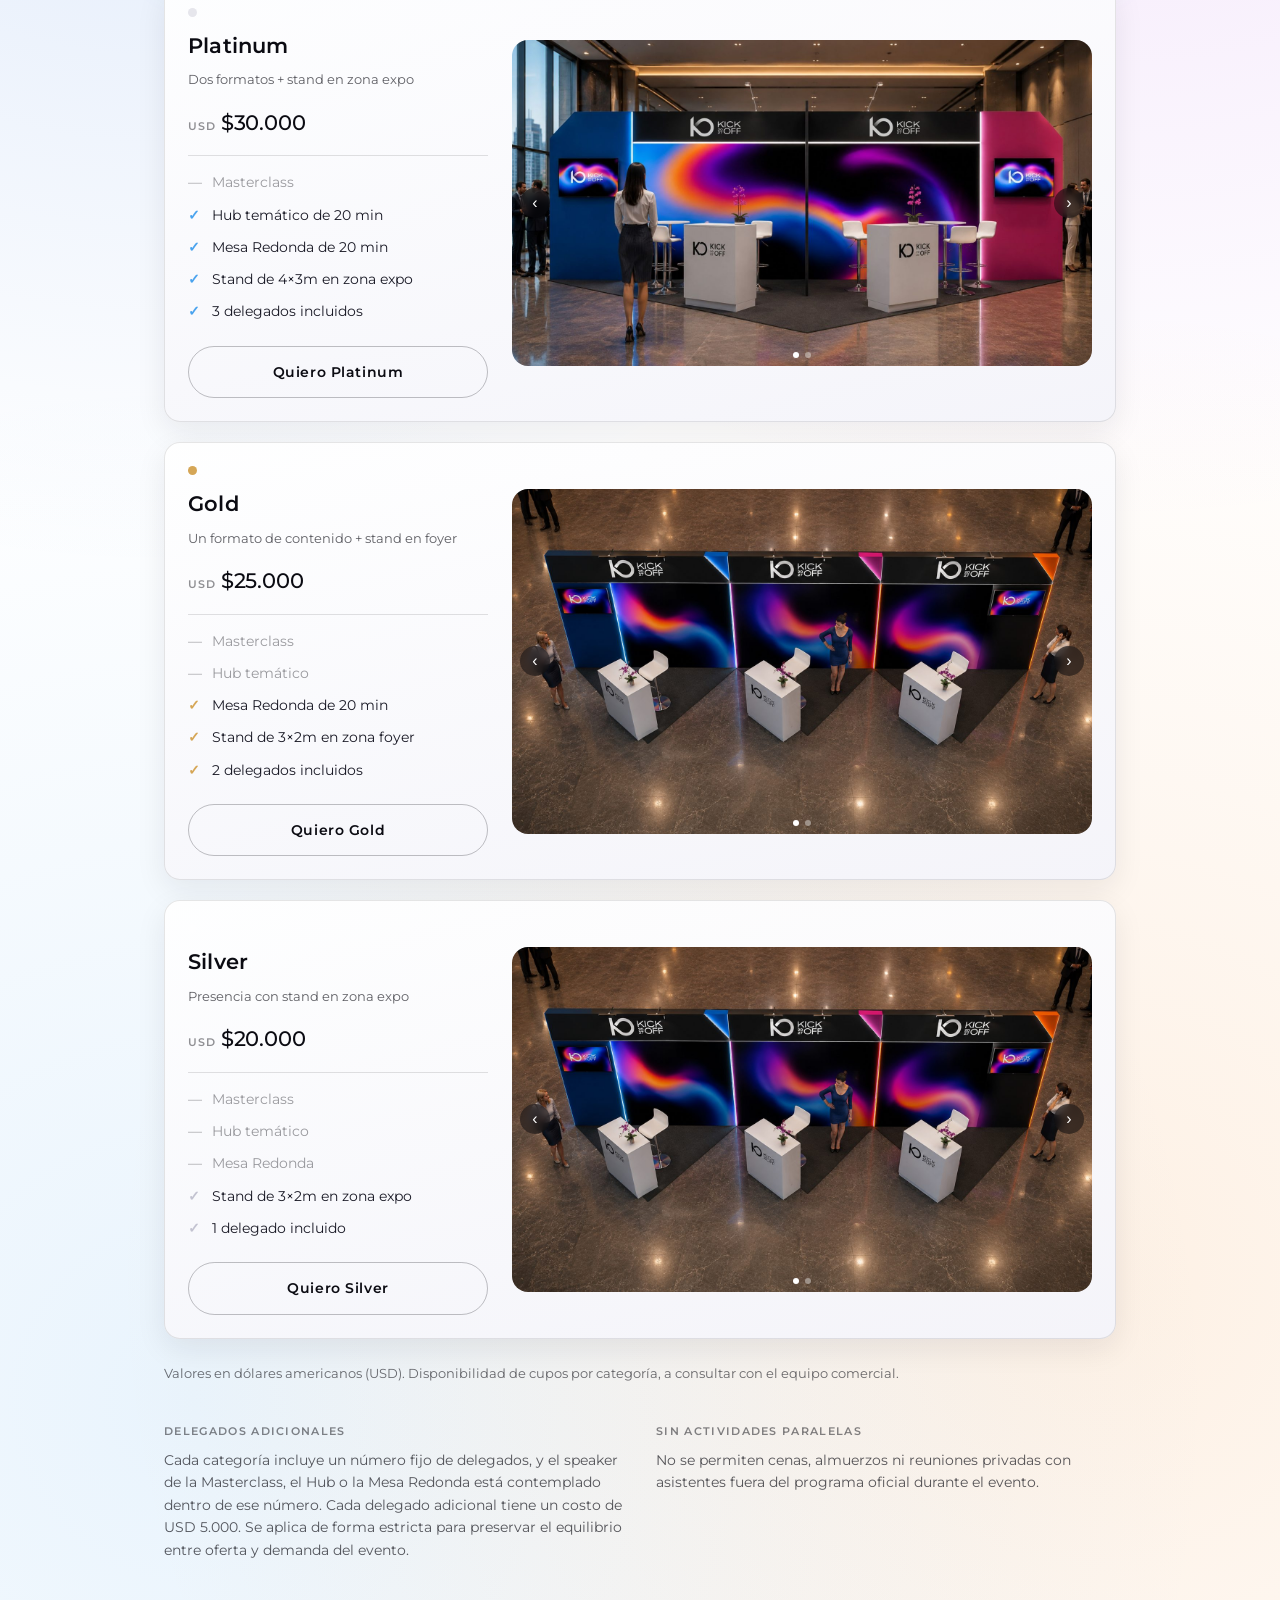
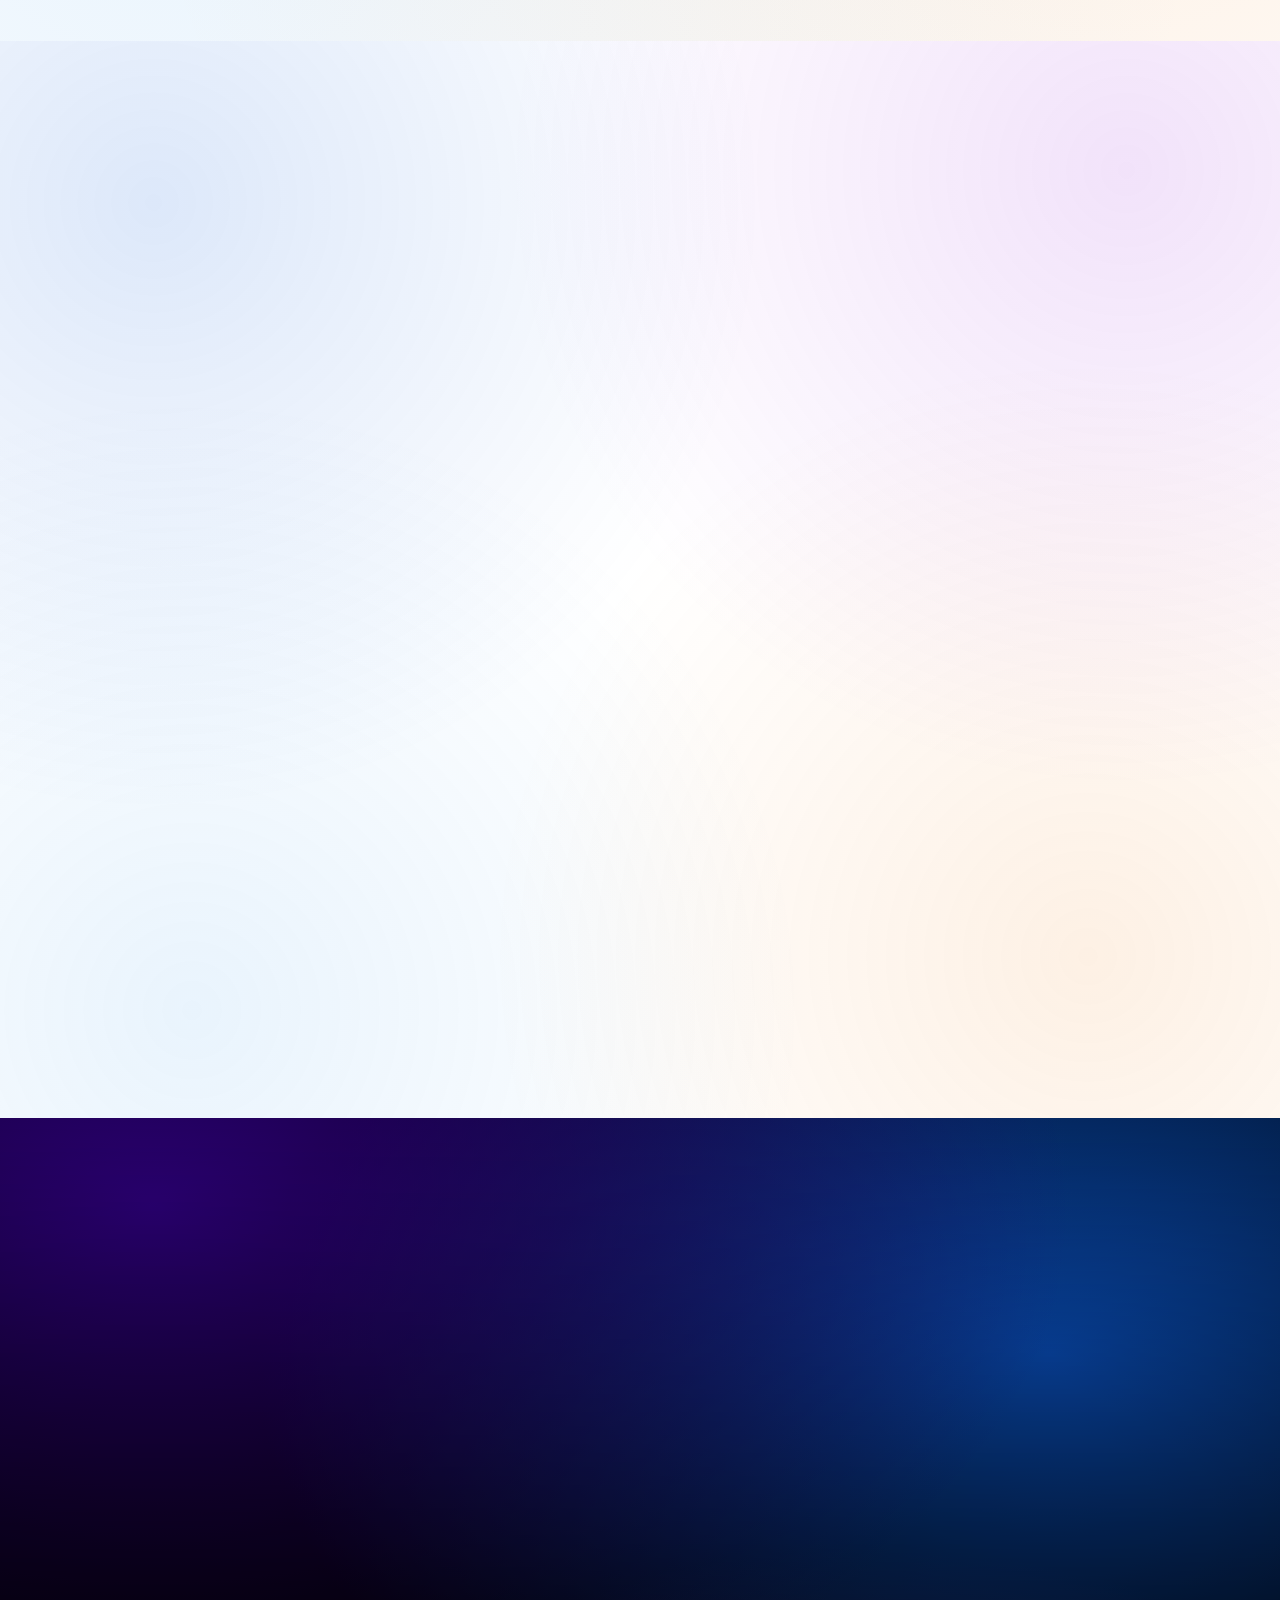
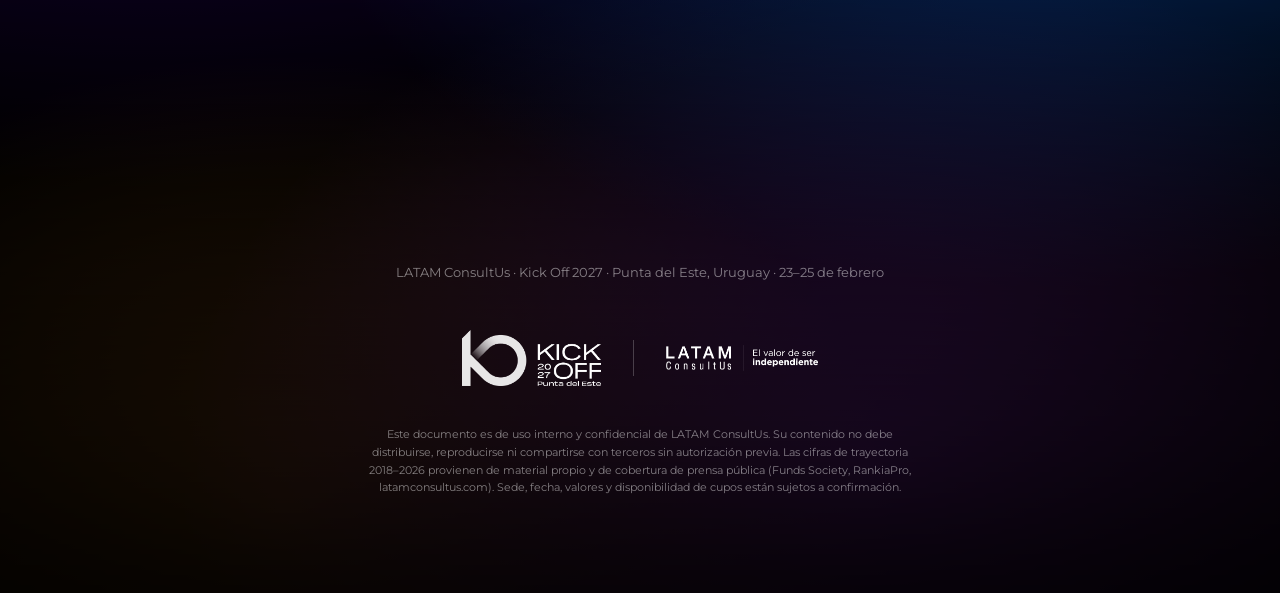
==== commit 798123f2: "EN copy: reescribir frases que sonaban a traduccion literal, mas naturales en ingles nativo" ====
--- a/kickoff2027-sponsors/index.html
+++ b/kickoff2027-sponsors/index.html
@@ -1292,7 +1292,7 @@
         <div>
           <h3><span class="es">Una convocatoria exclusiva, por invitación</span><span class="en">An exclusive, invitation-only gathering</span></h3>
           <p><span class="es">Reúne a las firmas más grandes y representativas de la industria en América Latina, con cobertura en prácticamente todos los países de la región. Más de 300 profesionales de primer nivel, convocados exclusivamente por invitación.</span>
-          <span class="en">Brings together the largest, most representative firms in Latin America's wealth management industry, with coverage across nearly every country in the region. 300+ senior professionals, invited exclusively for the occasion.</span></p>
+          <span class="en">It brings together the largest, most representative firms in Latin America's wealth management industry, with coverage across nearly every country in the region — 300+ senior professionals, invited exclusively for the occasion.</span></p>
         </div>
       </div>
       <div class="principle spotlight">
@@ -1300,7 +1300,7 @@
         <div>
           <h3><span class="es">La puerta de entrada a la región</span><span class="en">The gateway to the region</span></h3>
           <p><span class="es">Para las marcas que ya cubren América Latina o buscan comenzar a operar en la región, el Kick Off concentra oportunidades de negocio y networking en un solo lugar y un solo evento.</span>
-          <span class="en">For brands that already cover Latin America or are looking to enter the region, Kick Off concentrates business and networking opportunities in one place, in a single event.</span></p>
+          <span class="en">For brands that already cover Latin America or are looking to enter the region, Kick Off concentrates business and networking opportunities into a single event.</span></p>
         </div>
       </div>
     </div>
@@ -1319,7 +1319,7 @@
       <p class="eyebrow"><span class="es">Formatos</span><span class="en">Formats</span></p>
       <h2><span class="es">Formas de participar en el escenario.</span><span class="en">Ways to take the stage.</span></h2>
       <p><span class="es">Ordenados de mayor a menor exposición: la Masterclass es el formato de máxima visibilidad, el Hub concentra una audiencia elegida por tema y la mesa redonda es la conversación más íntima.</span>
-      <span class="en">Ranked from widest to most intimate reach: the Masterclass is the highest-visibility slot, the Hub gathers an audience that self-selects by topic and the Round Table is the closest conversation.</span></p>
+      <span class="en">From widest reach to the most intimate conversation: the Masterclass is the highest-visibility slot, the Hub draws an audience that self-selects by topic, and the Round Table is the closest exchange.</span></p>
     </div>
     <div class="formats reveal stagger">
       <div class="fmt spotlight rank-1">
@@ -1368,7 +1368,7 @@
         <div class="who">Eric D. Sternberg · Director, BlackRock</div>
       </div>
       <div class="qcard spotlight">
-        <p class="q">“<span class="es">Las ideas innovadoras y el acceso directo a los portfolio managers son un diferencial que nos permite volver a nuestras oficinas a la vanguardia de las finanzas globales</span><span class="en">The innovative ideas and direct access to portfolio managers are a differentiator that lets us return to our offices ahead of the curve on global finance</span>”.</p>
+        <p class="q">“<span class="es">Las ideas innovadoras y el acceso directo a los portfolio managers son un diferencial que nos permite volver a nuestras oficinas a la vanguardia de las finanzas globales</span><span class="en">The innovative ideas and direct access to portfolio managers set this event apart — we come away with fresh insight on where global finance is heading, ahead of the rest of our industry</span>”.</p>
         <div class="who">Alejandro A. Lanusse · Wealth Manager Advisor, Winvest</div>
       </div>
       <div class="qcard spotlight">
@@ -1529,11 +1529,11 @@
       <hr class="accent">
       <p class="eyebrow"><span class="es">Plano del predio</span><span class="en">Venue floor plan</span></p>
       <h2><span class="es">Así se distribuyen los stands.</span><span class="en">Here's how the stands are laid out.</span></h2>
-      <p><span class="es">Sector Auditorio Principal del Centro de Convenciones, con la ubicación de cada stand según categoría.</span><span class="en">Main Auditorium sector of the Convention Centre, with each stand's location by tier.</span></p>
+      <p><span class="es">Sector Auditorio Principal del Centro de Convenciones, con la ubicación de cada stand según categoría.</span><span class="en">Main Auditorium area of the Convention Centre, showing each tier's stand location.</span></p>
     </div>
     <figure class="plano-fig reveal" id="planoFig">
       <img class="es" src="media/plano/plano-auditorio-principal-es.jpg" alt="Plano del sector Auditorio Principal, Centro de Convenciones de Punta del Este" loading="lazy" decoding="async">
-      <img class="en block" src="media/plano/plano-auditorio-principal-en.jpg" alt="Floor plan of the Main Auditorium sector, Punta del Este Convention Centre" loading="lazy" decoding="async">
+      <img class="en block" src="media/plano/plano-auditorio-principal-en.jpg" alt="Floor plan of the Main Auditorium area, Punta del Este Convention Centre" loading="lazy" decoding="async">
       <figcaption><span class="es">Tocá la imagen para ampliarla.</span><span class="en">Tap the image to enlarge it.</span></figcaption>
     </figure>
   </div>
@@ -1548,7 +1548,7 @@
       <hr class="accent">
       <p class="eyebrow"><span class="es">Contacto</span><span class="en">Contact</span></p>
       <h2><span class="es">Reservá tu categoría.</span><span class="en">Reserve your tier.</span></h2>
-      <p><span class="es">Completá el formulario y te respondemos con disponibilidad y valores de la categoría que elegiste.</span><span class="en">Fill in the form and we'll come back with availability and pricing for the tier you picked.</span></p>
+      <p><span class="es">Completá el formulario y te respondemos con disponibilidad y valores de la categoría que elegiste.</span><span class="en">Fill in the form and we'll get back to you with availability and pricing for the tier you selected.</span></p>
     </div>
 
     <form class="sponsor-form reveal" id="sponsorForm" novalidate>
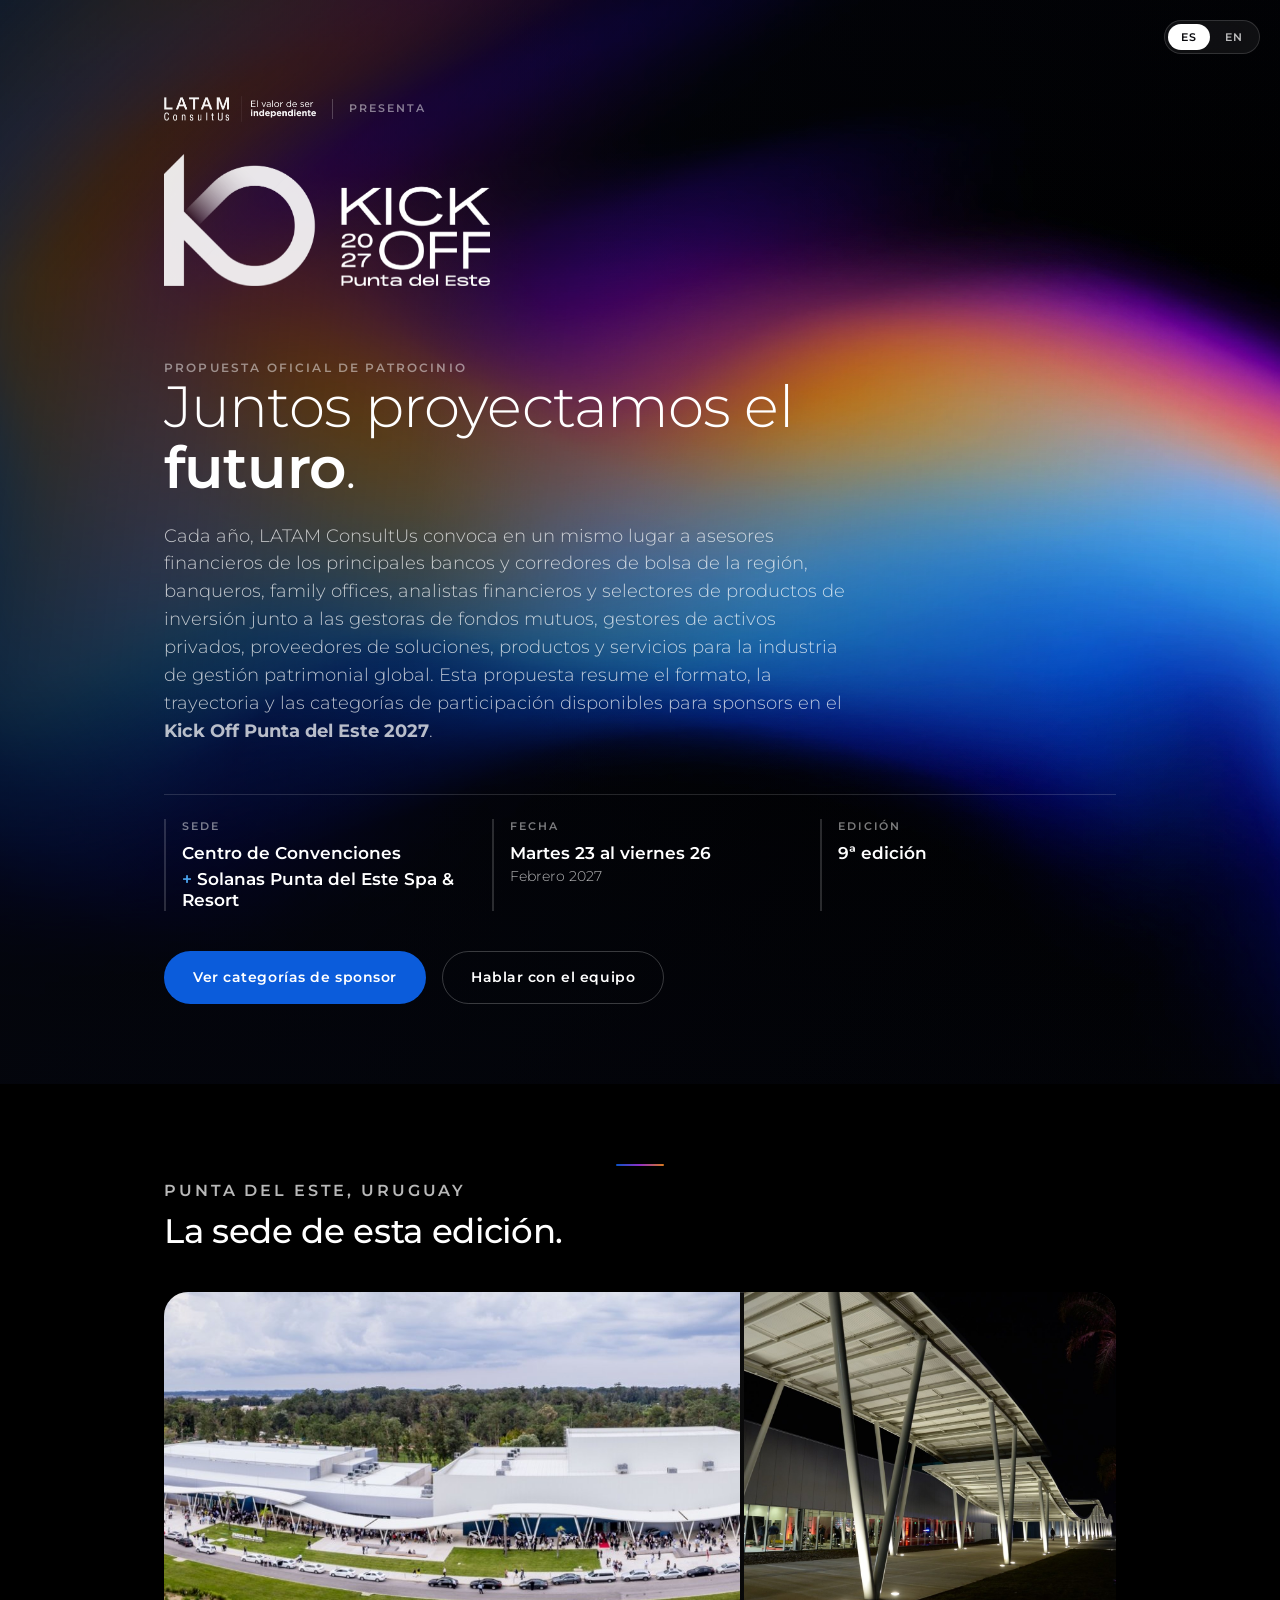
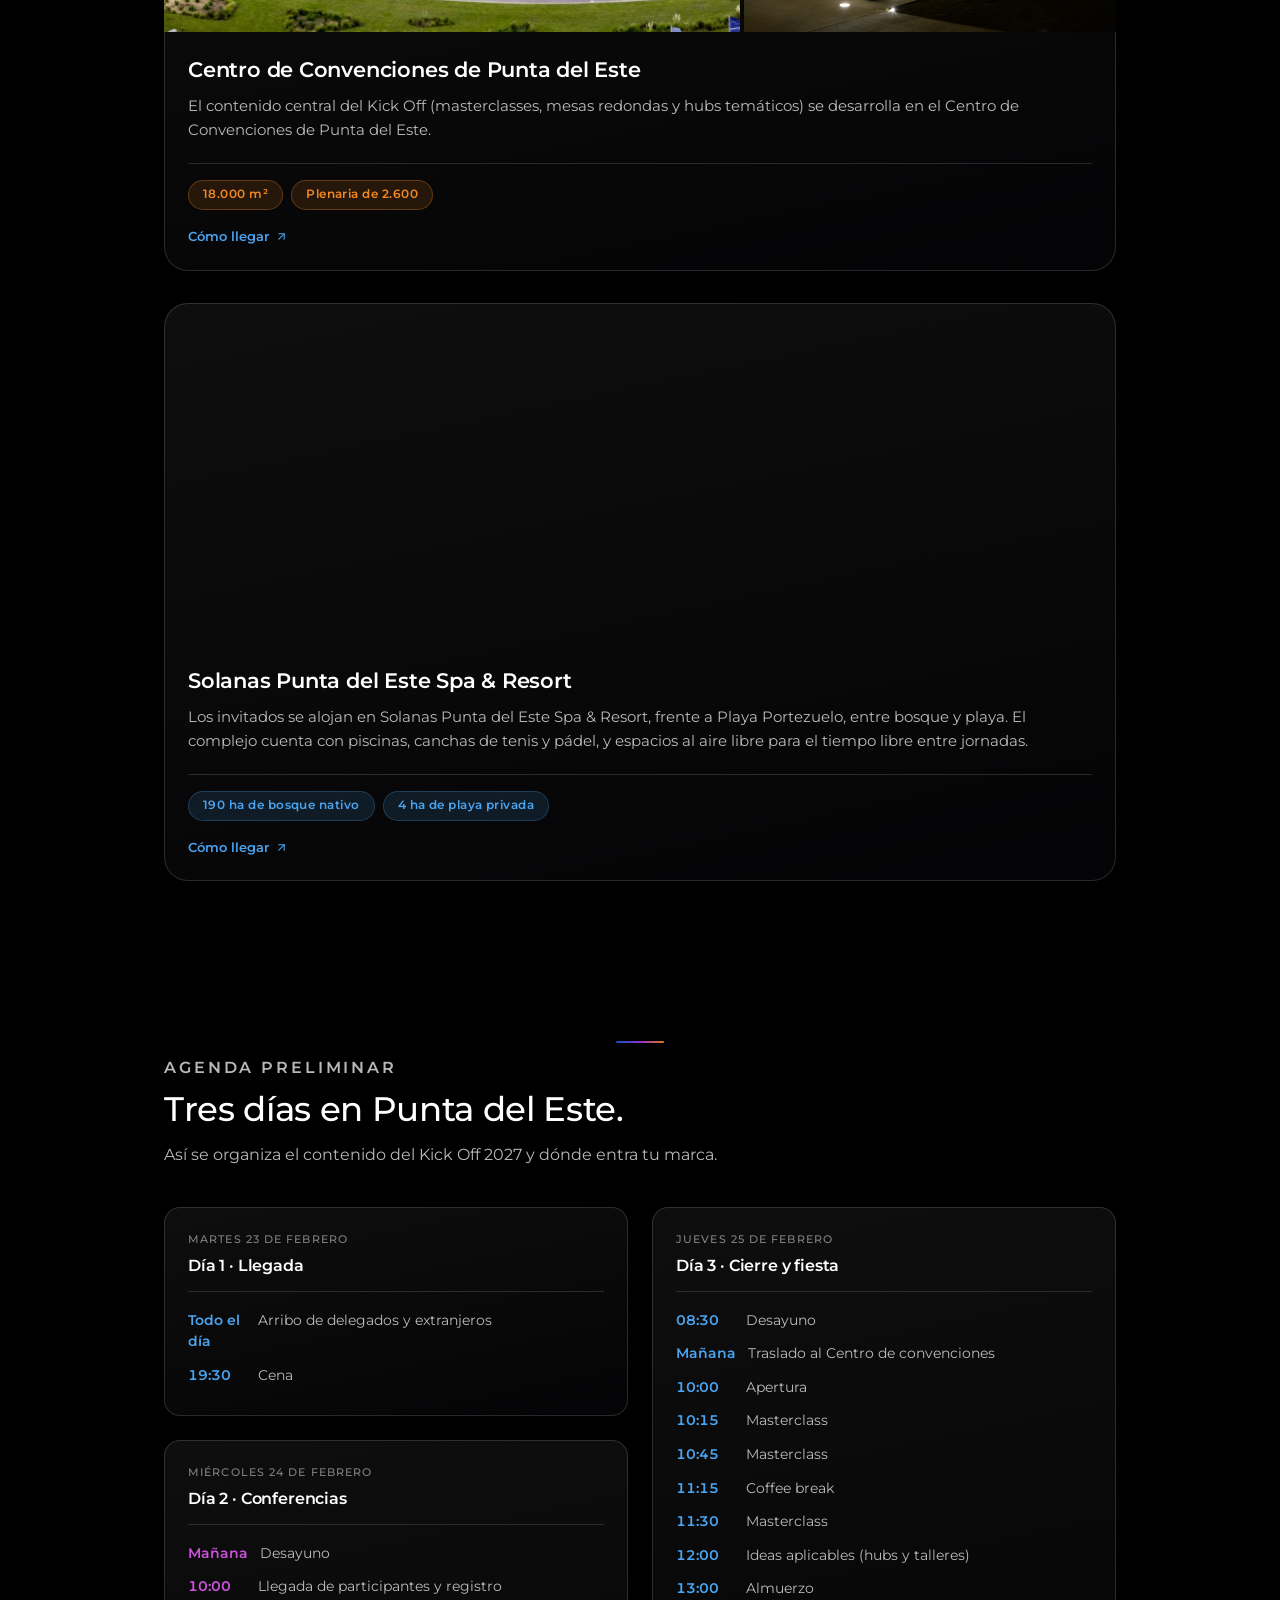
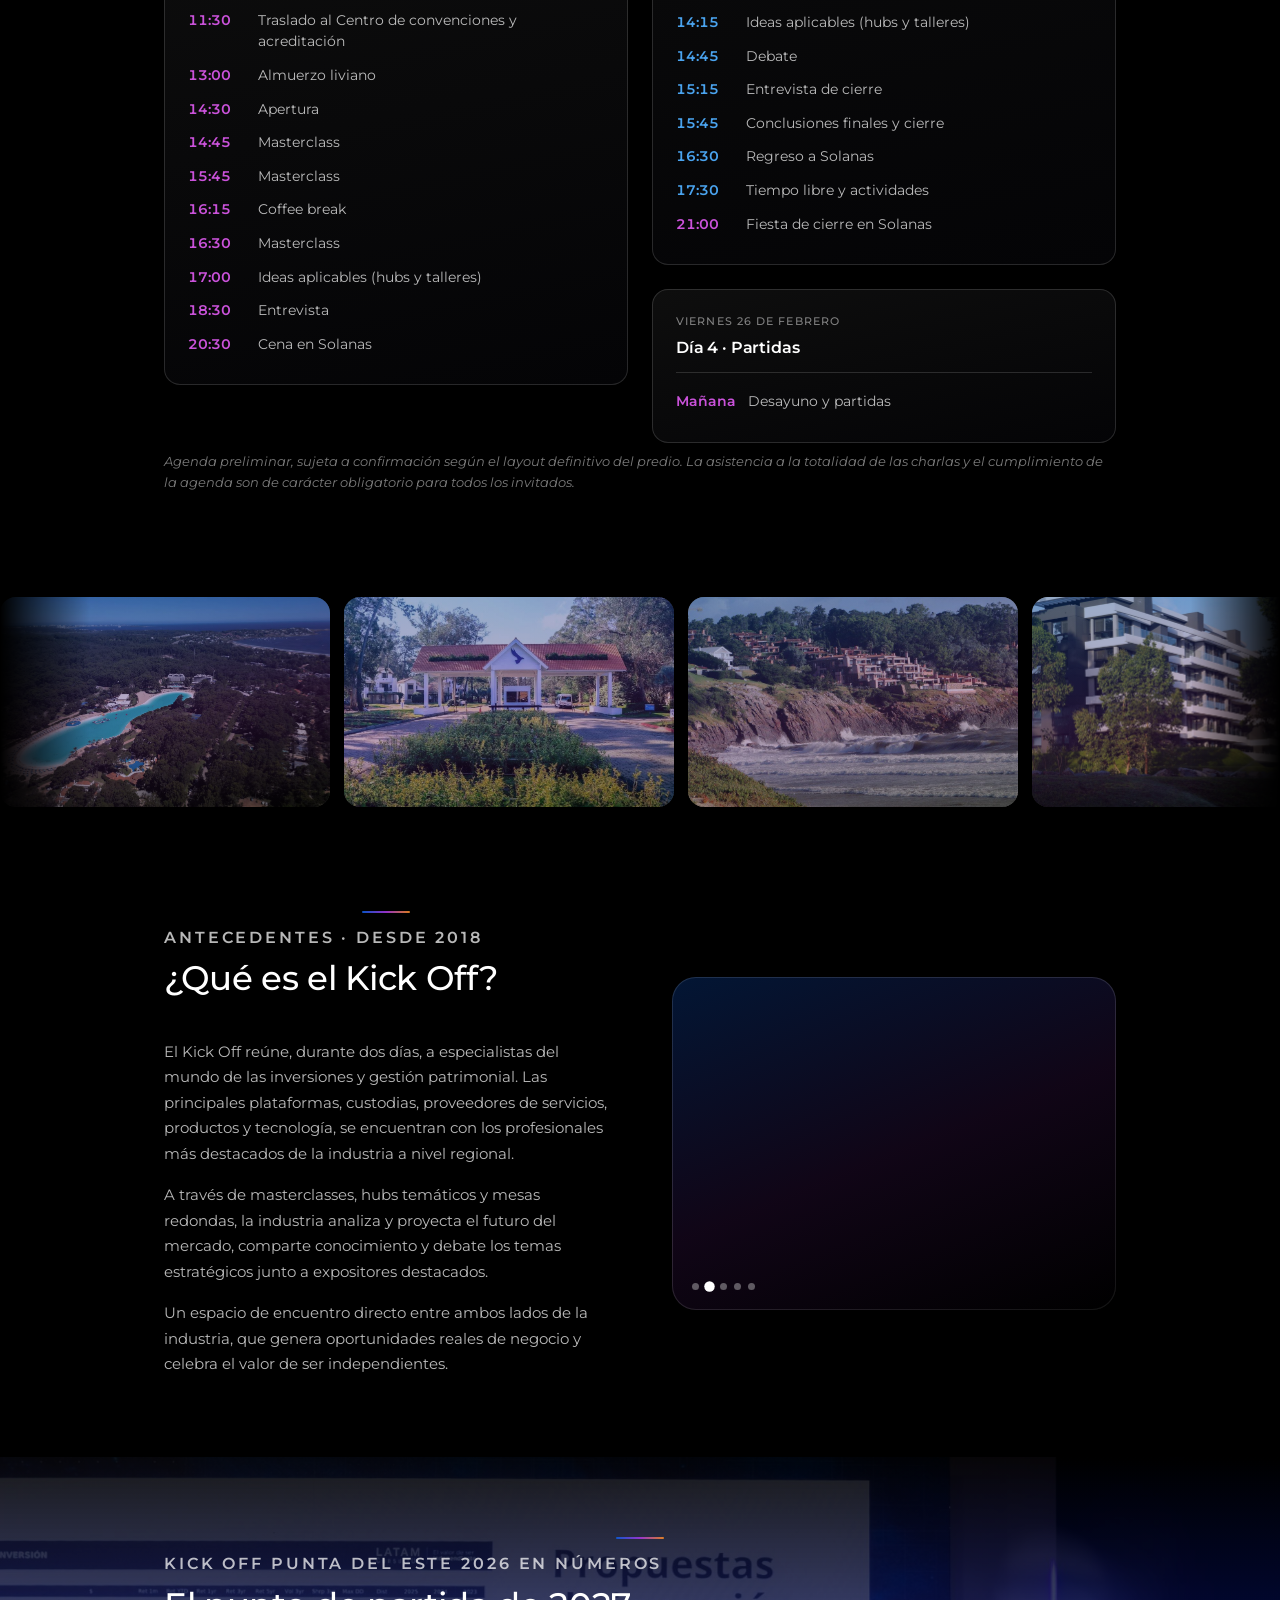
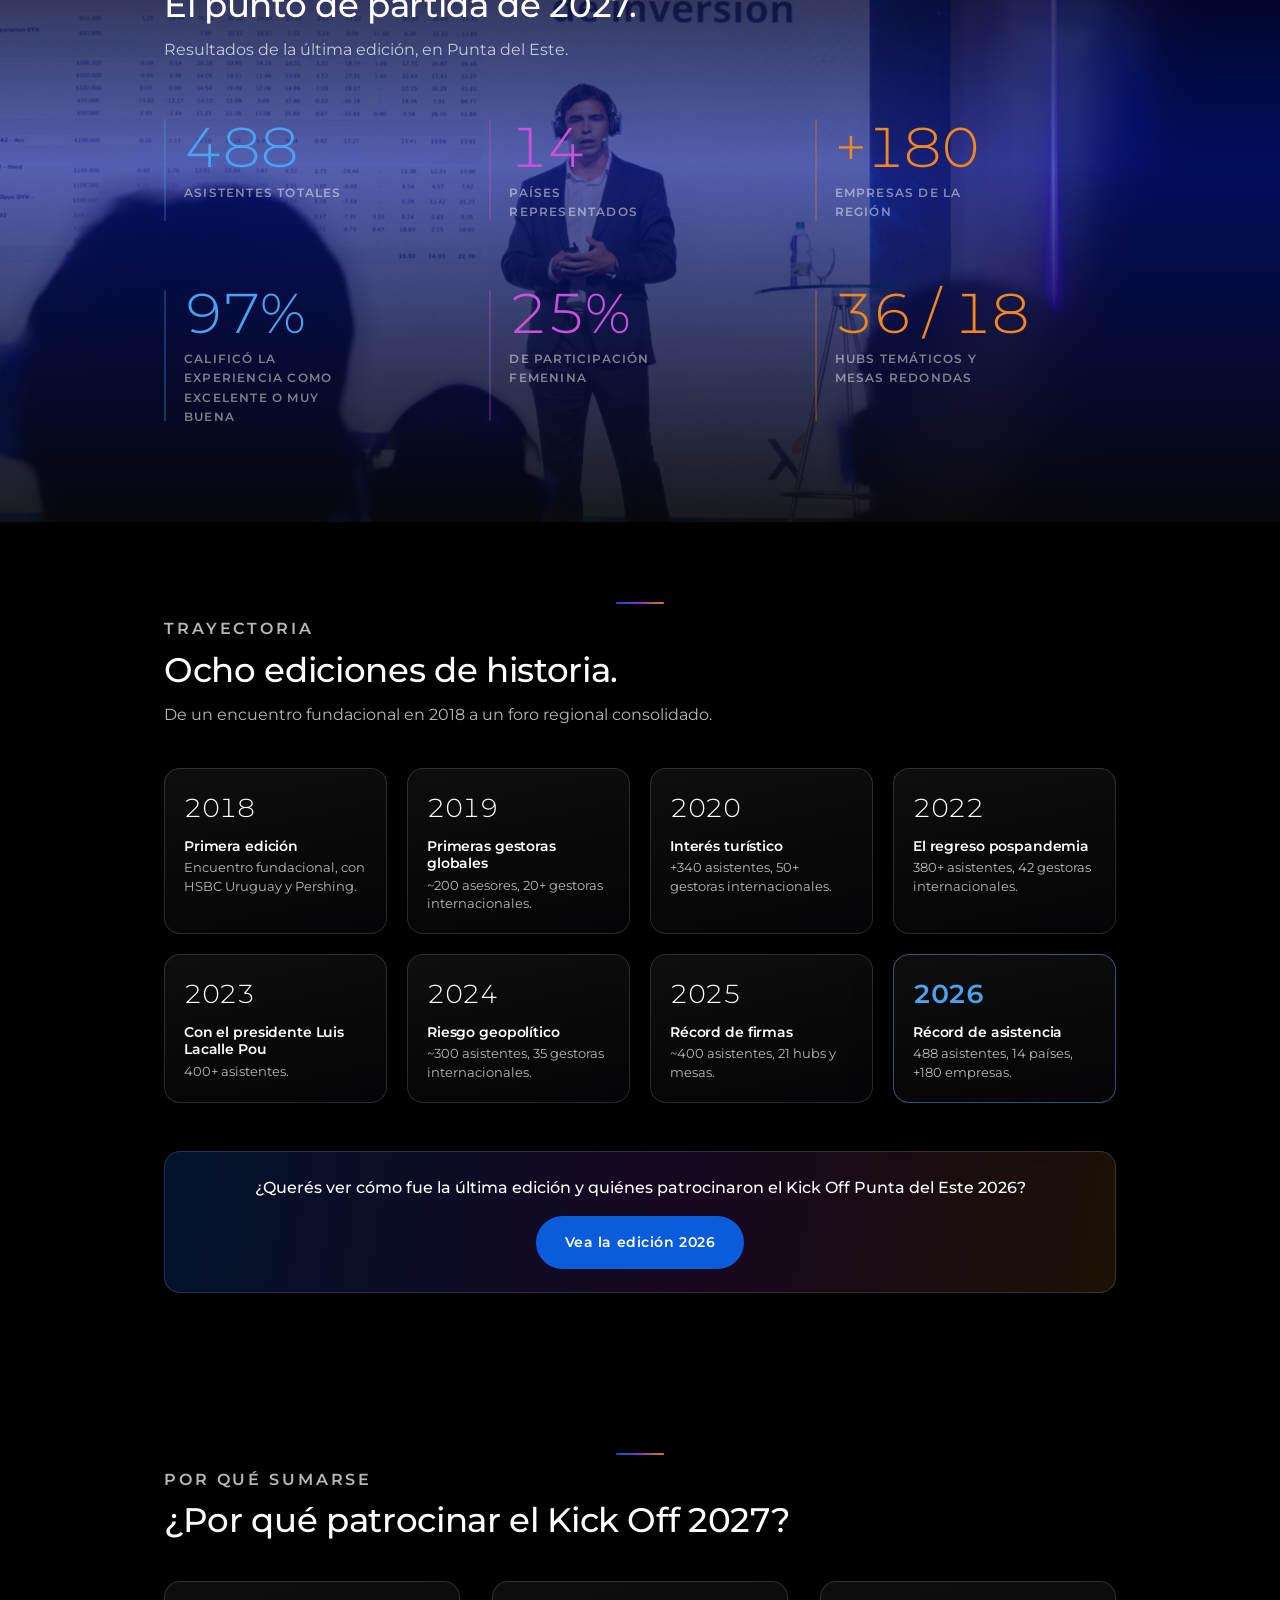
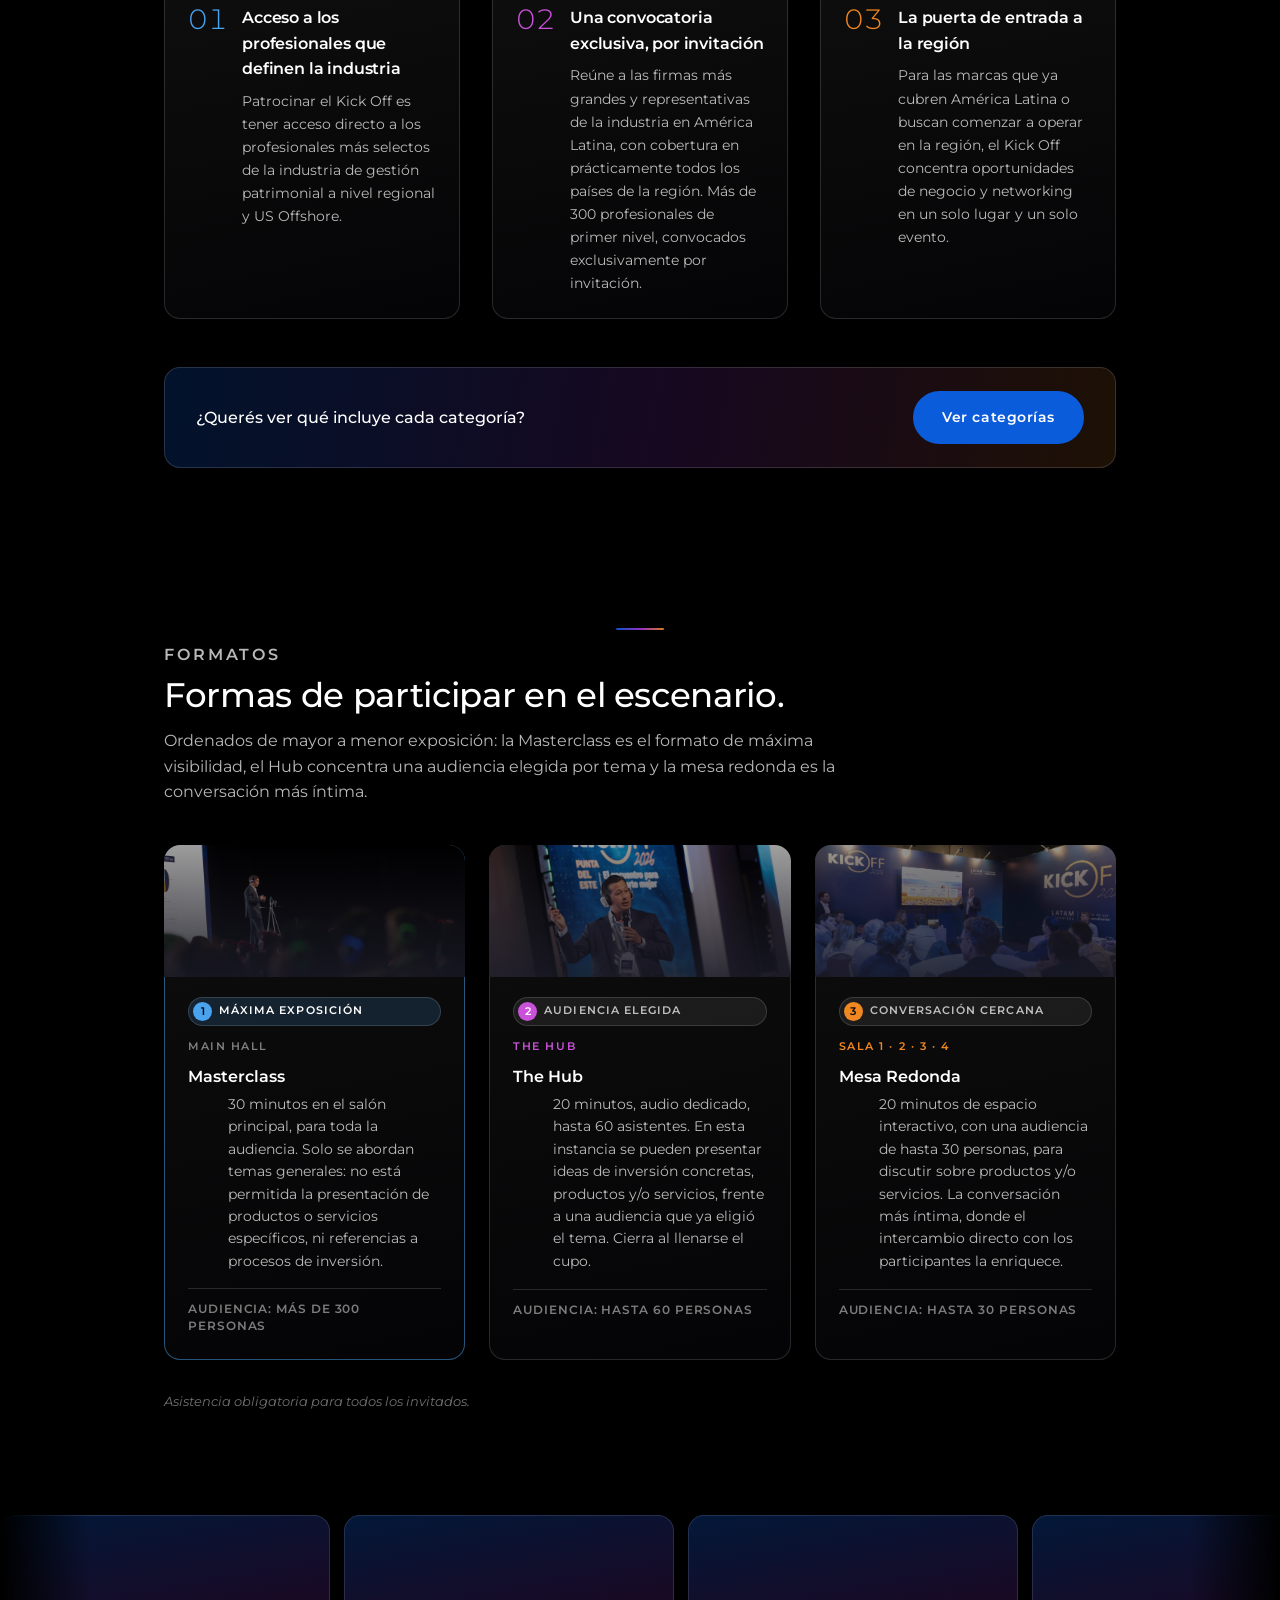
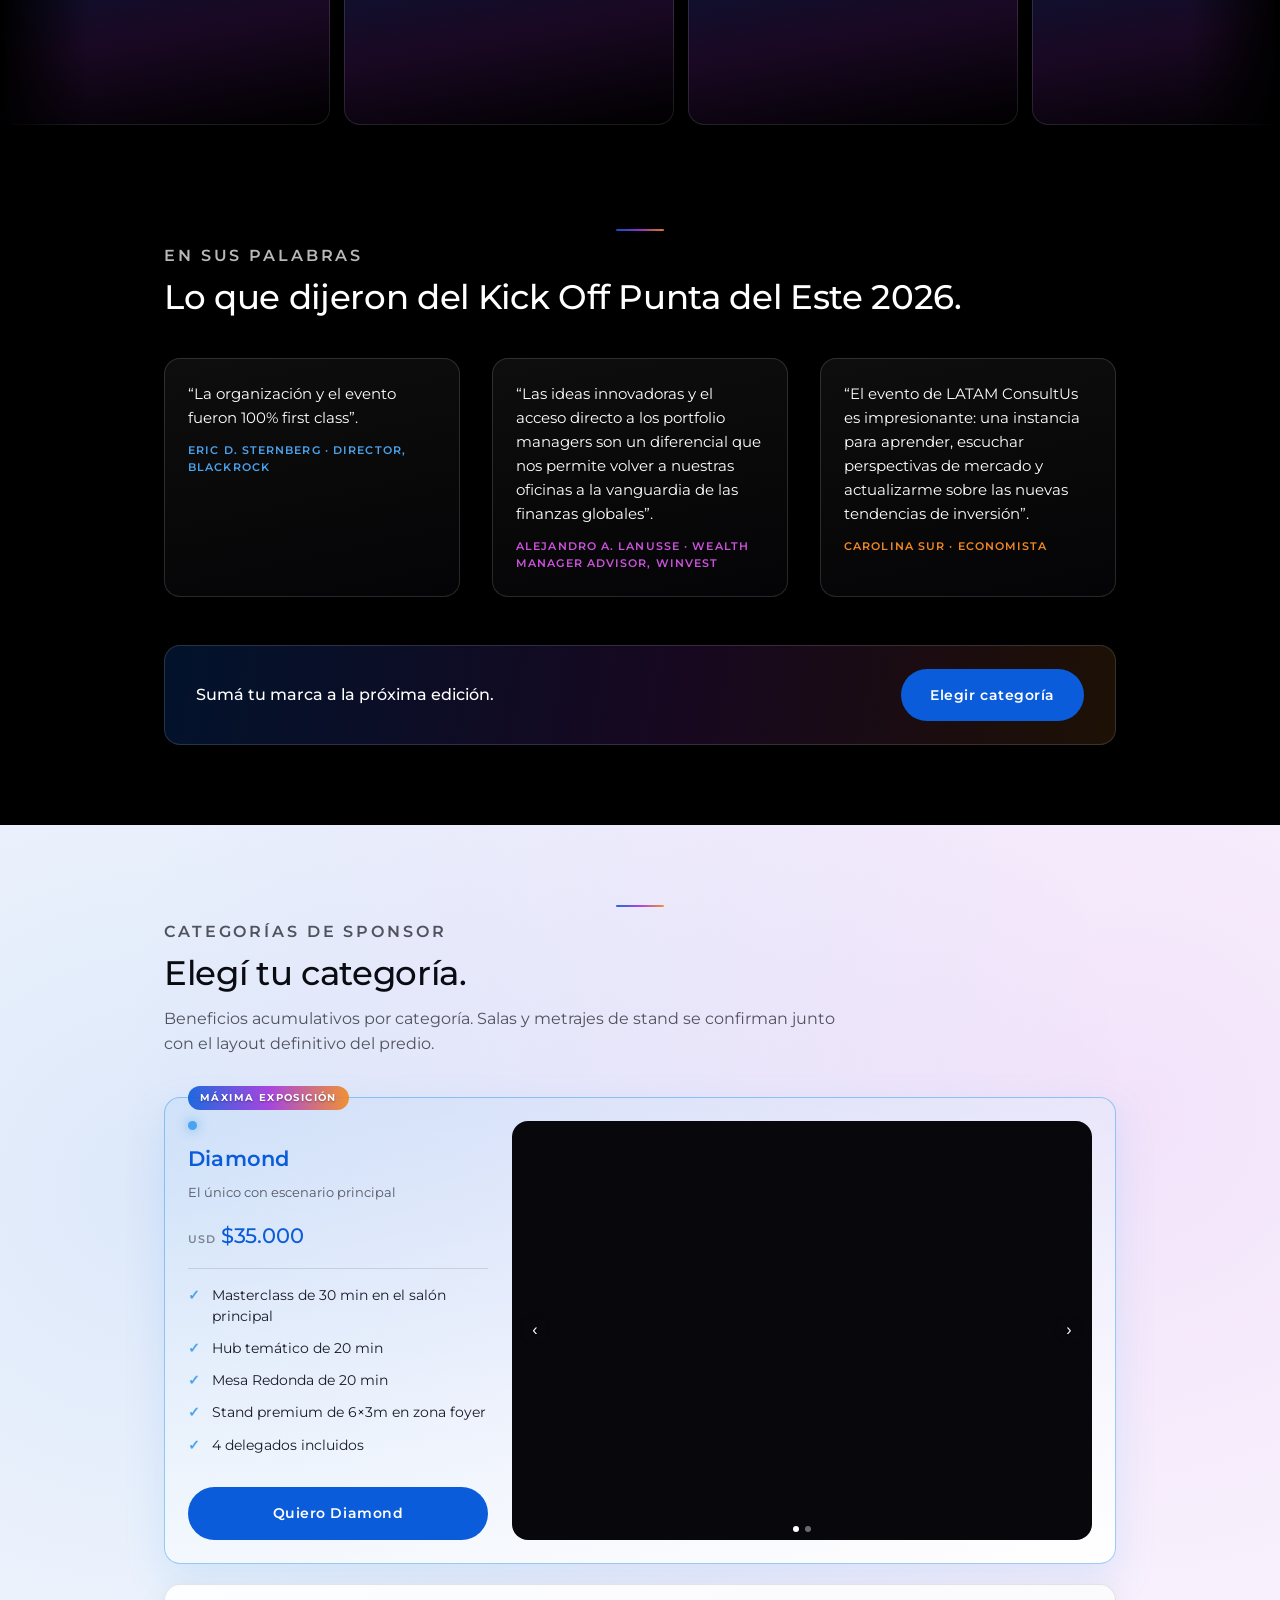
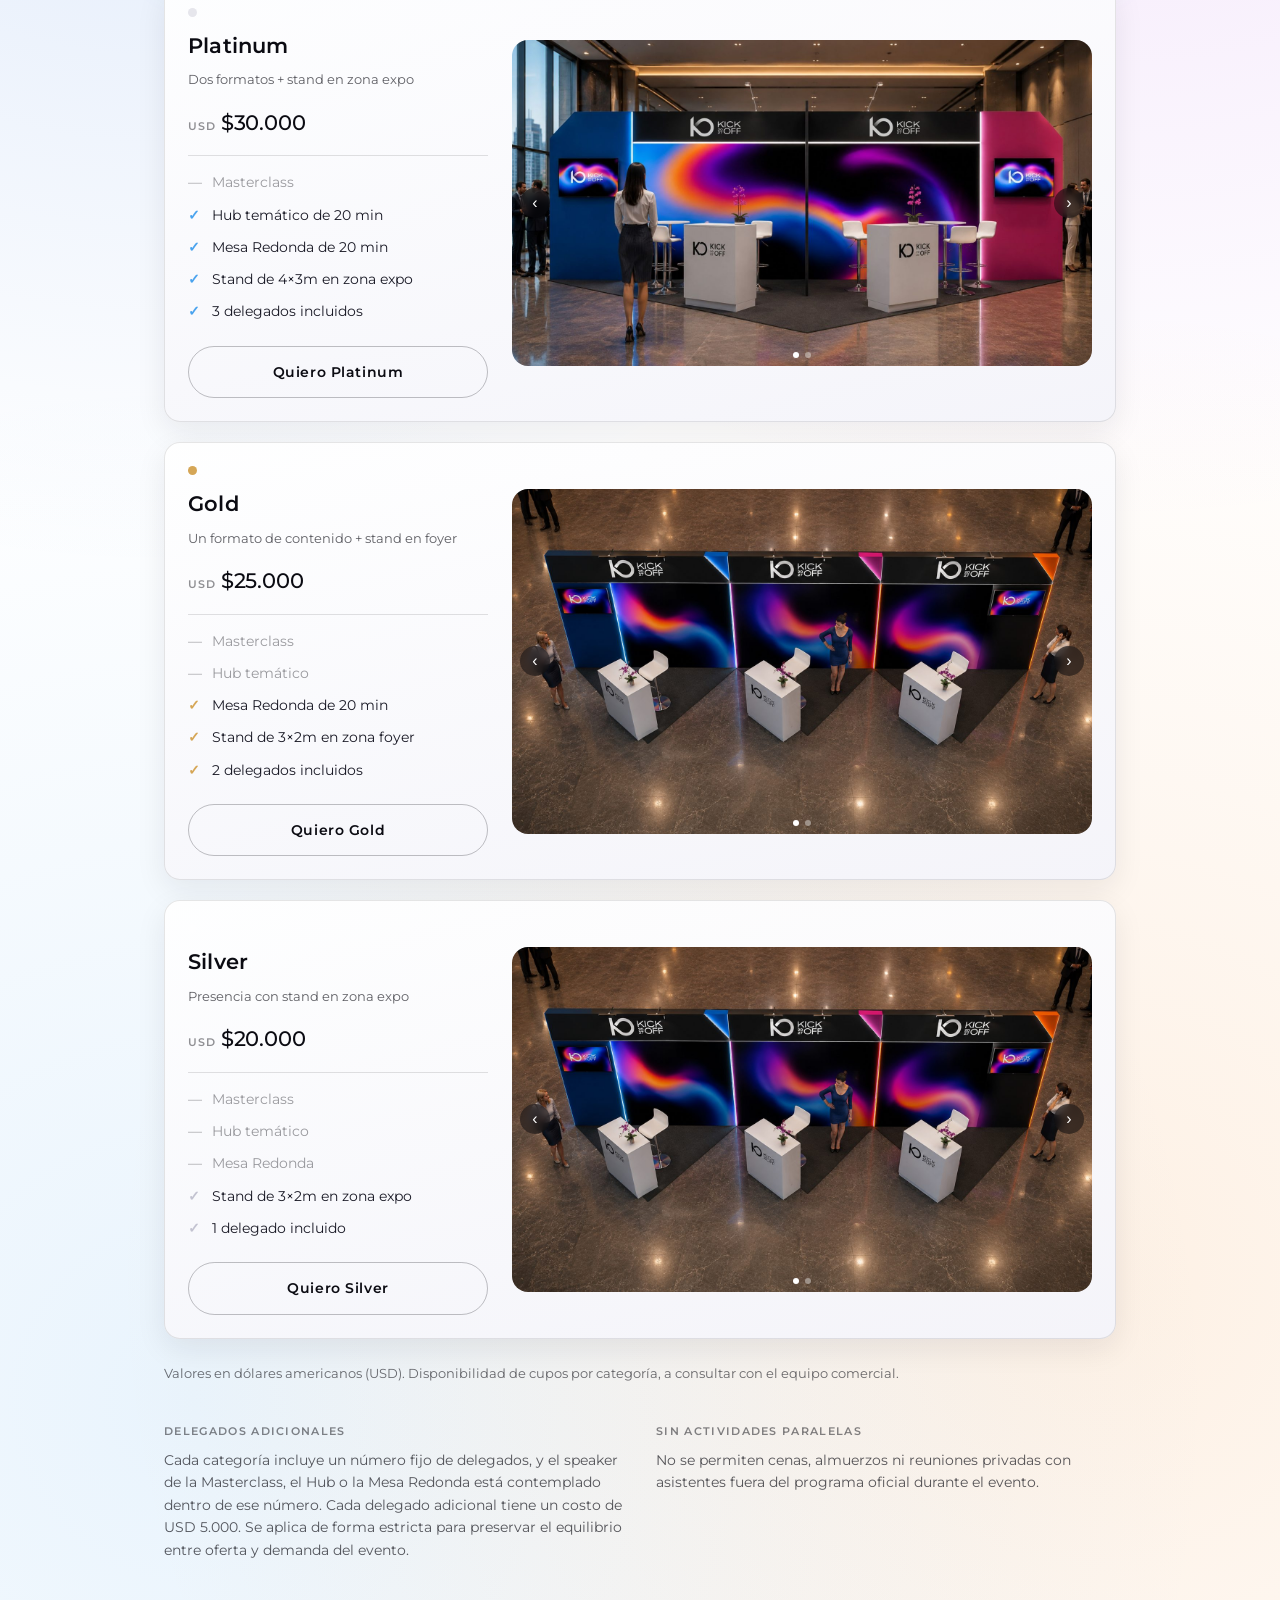
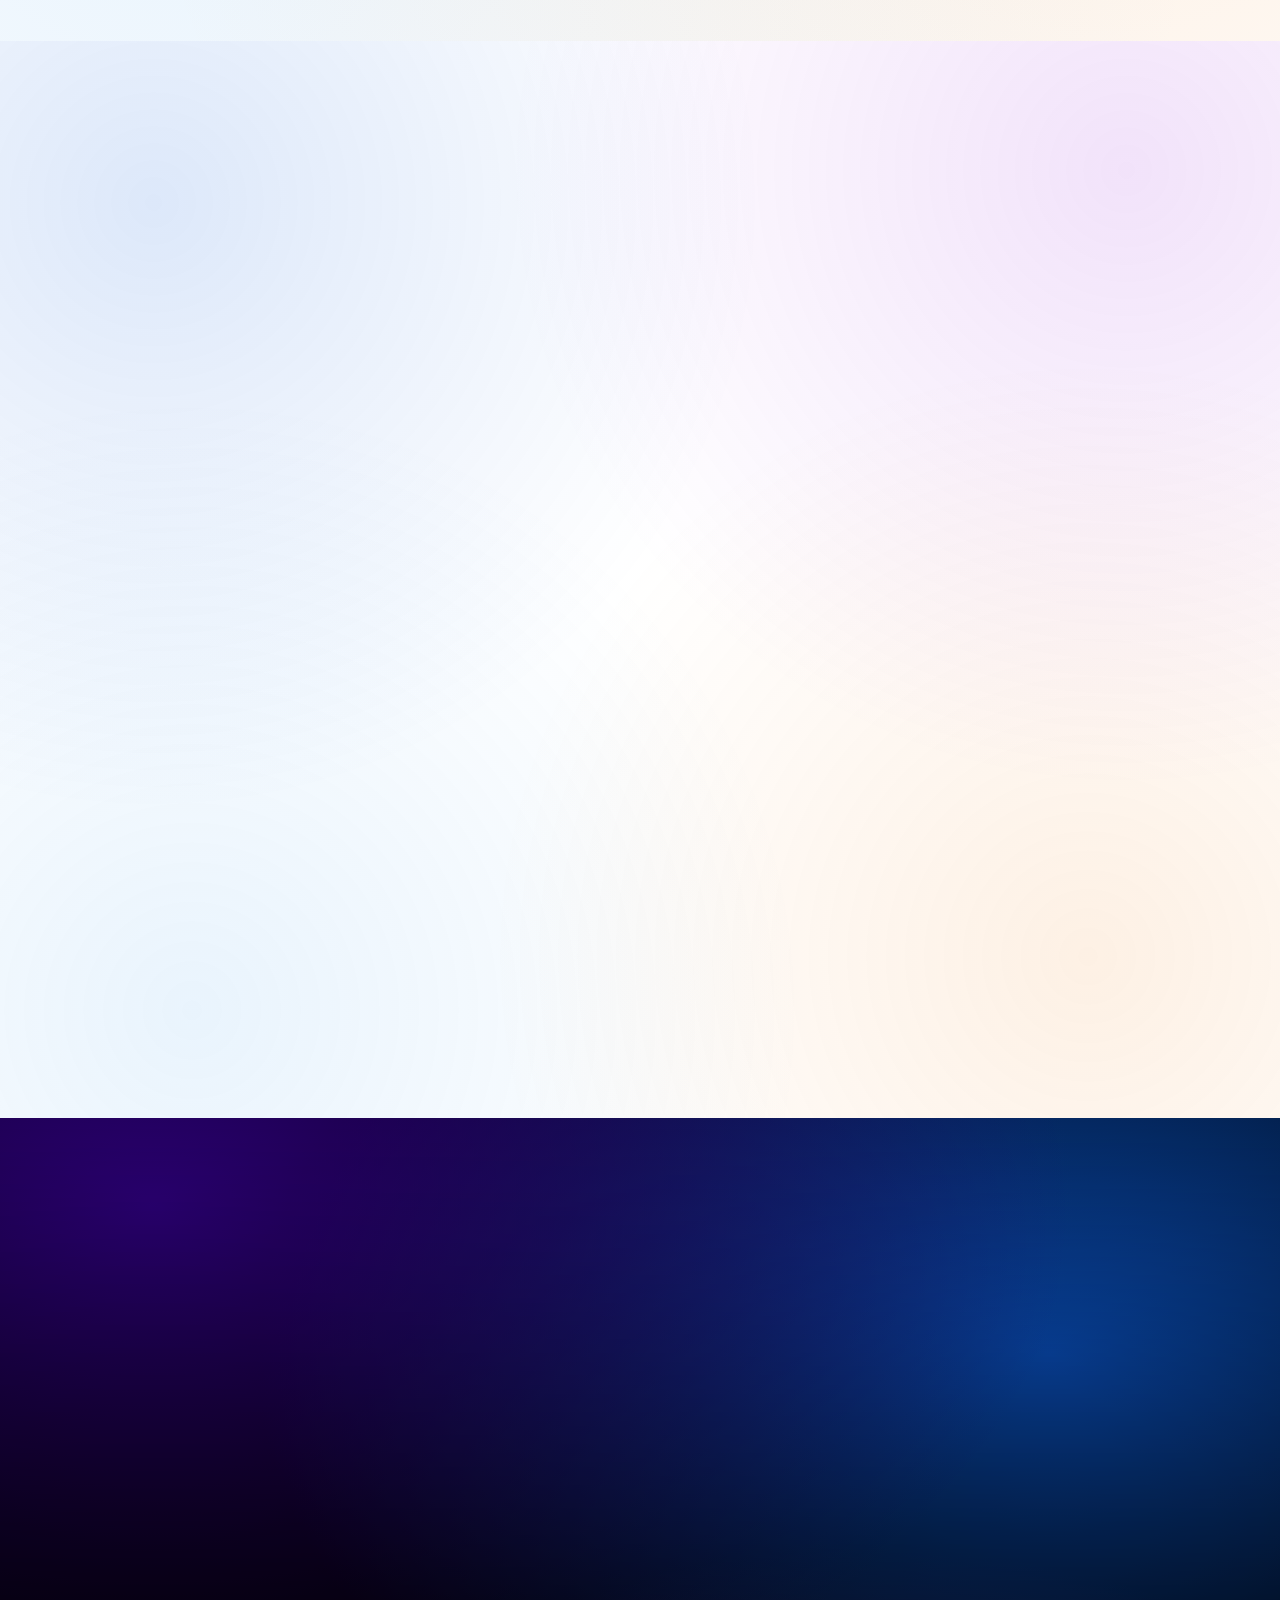
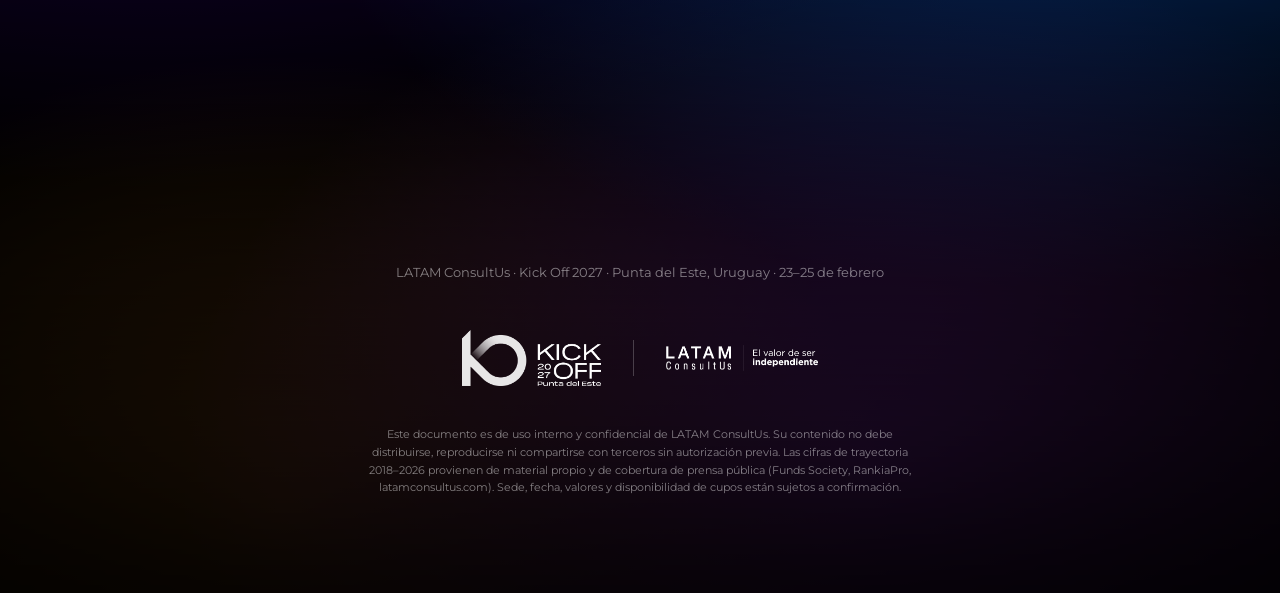
==== commit e04cd999: "Sedes: reemplazar flecha emoji de Como llegar por icono SVG minimalista" ====
--- a/kickoff2027-sponsors/index.html
+++ b/kickoff2027-sponsors/index.html
@@ -546,6 +546,8 @@
   .tabs .tab:active{ transform:scale(.95); }
   .gallery-link{ display:inline-flex; align-items:center; gap:6px; font-size:13px; font-weight:var(--fw-semibold); color:var(--ko-sky); white-space:nowrap; }
   .gallery-link:hover{ color:#fff; }
+  .gallery-link svg{ width:13px; height:13px; flex:none; transition:transform var(--dur-fast) var(--ease-standard); }
+  .gallery-link:hover svg{ transform:translate(2px,-2px); }
 
   .masonry{ column-count:4; column-gap:12px; }
   .masonry .tile{ break-inside:avoid; margin-bottom:12px; position:relative; border-radius:var(--radius-lg); overflow:hidden; cursor:pointer; border:1px solid var(--border-hairline); transition:border-color var(--dur-base) var(--ease-standard), transform var(--dur-fast) var(--ease-out); }
@@ -1059,7 +1061,7 @@
             <span><span class="es">Plenaria de 2.600</span><span class="en">2,600-seat plenary</span></span>
           </div>
           <a class="gallery-link" href="https://www.google.com/maps/place//data=!4m2!3m1!1s0x95751ad60850c14d:0x7115e9bde17fef35?sa=X&amp;ved=1t:8290&amp;ictx=111" target="_blank" rel="noopener" style="margin-top:var(--space-4);">
-            <span class="es">Cómo llegar</span><span class="en">Get directions</span> ↗
+            <span class="es">Cómo llegar</span><span class="en">Get directions</span><svg viewBox="0 0 24 24" fill="none" stroke="currentColor" stroke-width="2" stroke-linecap="round" stroke-linejoin="round" aria-hidden="true"><line x1="7" y1="17" x2="17" y2="7"></line><polyline points="7 7 17 7 17 17"></polyline></svg>
           </a>
         </div>
       </article>
@@ -1080,7 +1082,7 @@
             <span><span class="es">4 ha de playa privada</span><span class="en">4 ha of private beach</span></span>
           </div>
           <a class="gallery-link" href="https://www.google.com/maps/place//data=!4m2!3m1!1s0x95751453d04634c5:0x4ef95339a862aca9?sa=X&amp;ved=1t:8290&amp;ictx=111" target="_blank" rel="noopener" style="margin-top:var(--space-4);">
-            <span class="es">Cómo llegar</span><span class="en">Get directions</span> ↗
+            <span class="es">Cómo llegar</span><span class="en">Get directions</span><svg viewBox="0 0 24 24" fill="none" stroke="currentColor" stroke-width="2" stroke-linecap="round" stroke-linejoin="round" aria-hidden="true"><line x1="7" y1="17" x2="17" y2="7"></line><polyline points="7 7 17 7 17 17"></polyline></svg>
           </a>
         </div>
       </article>
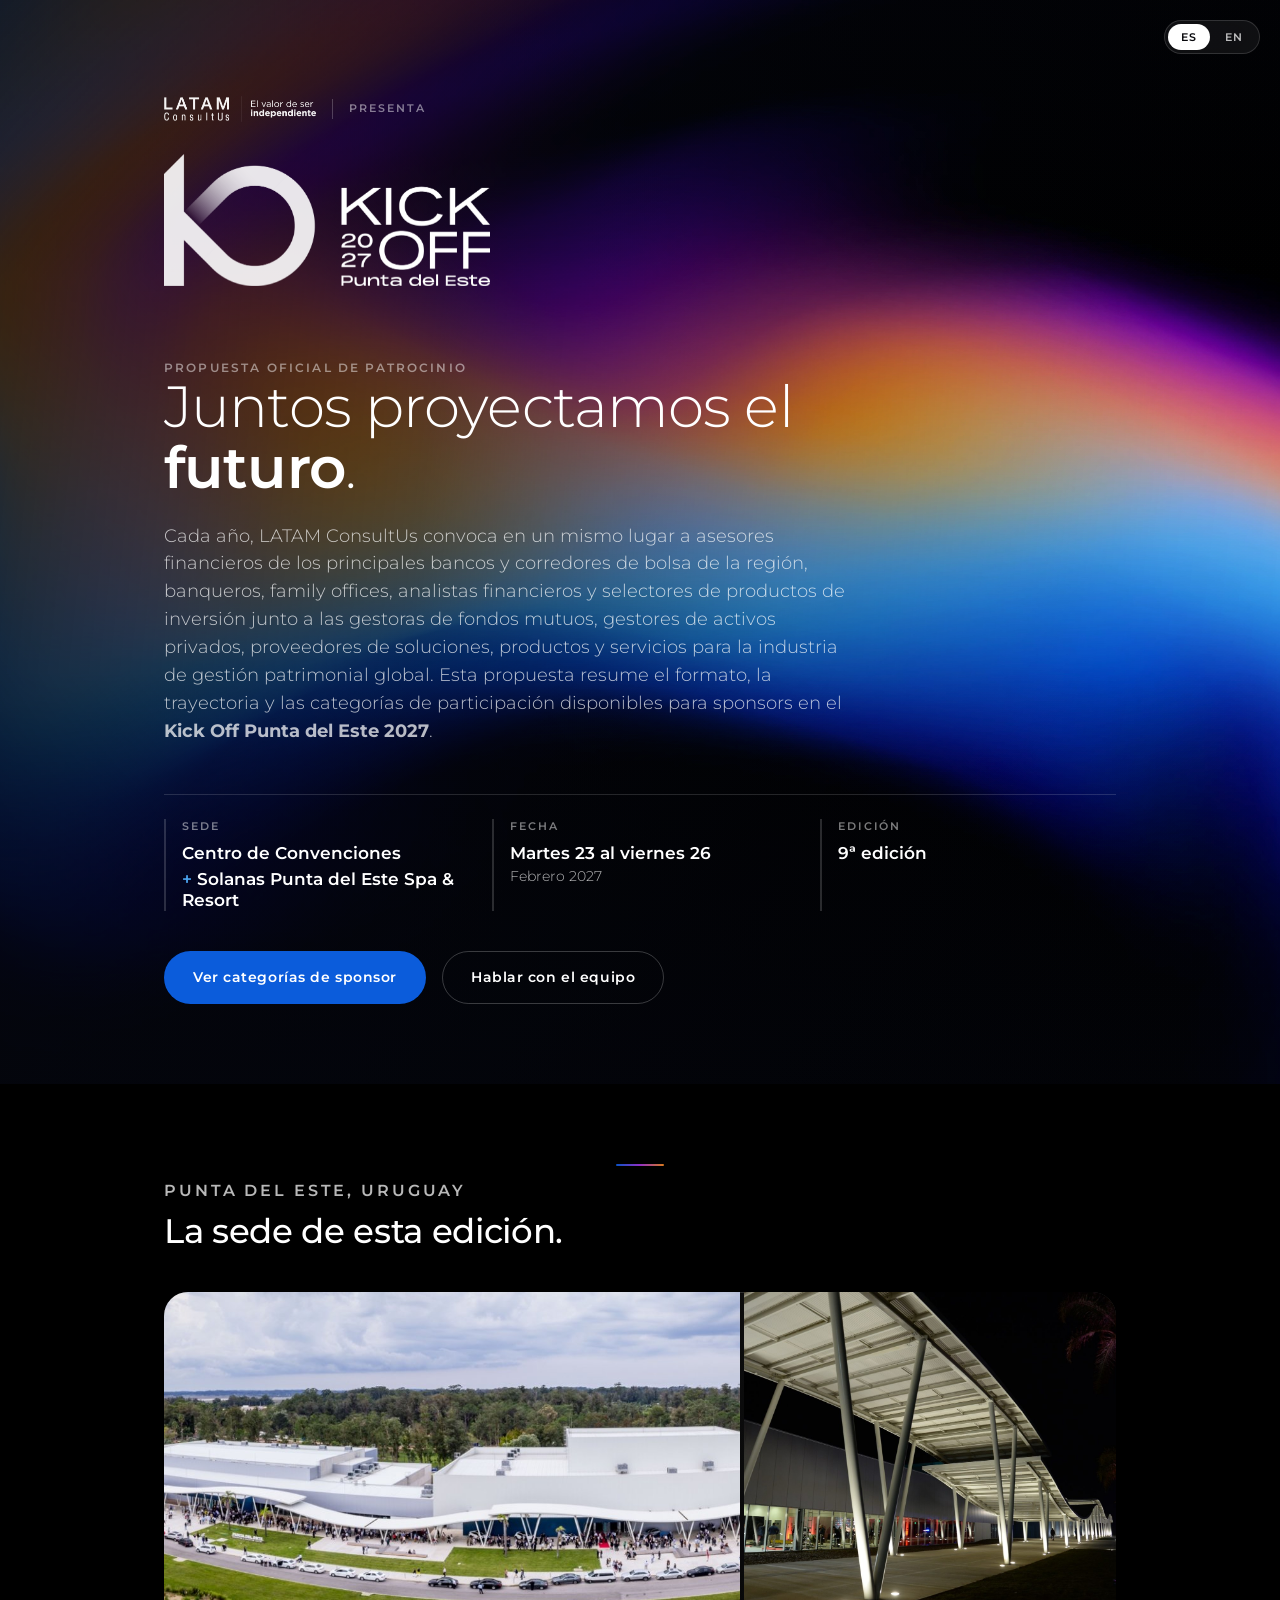
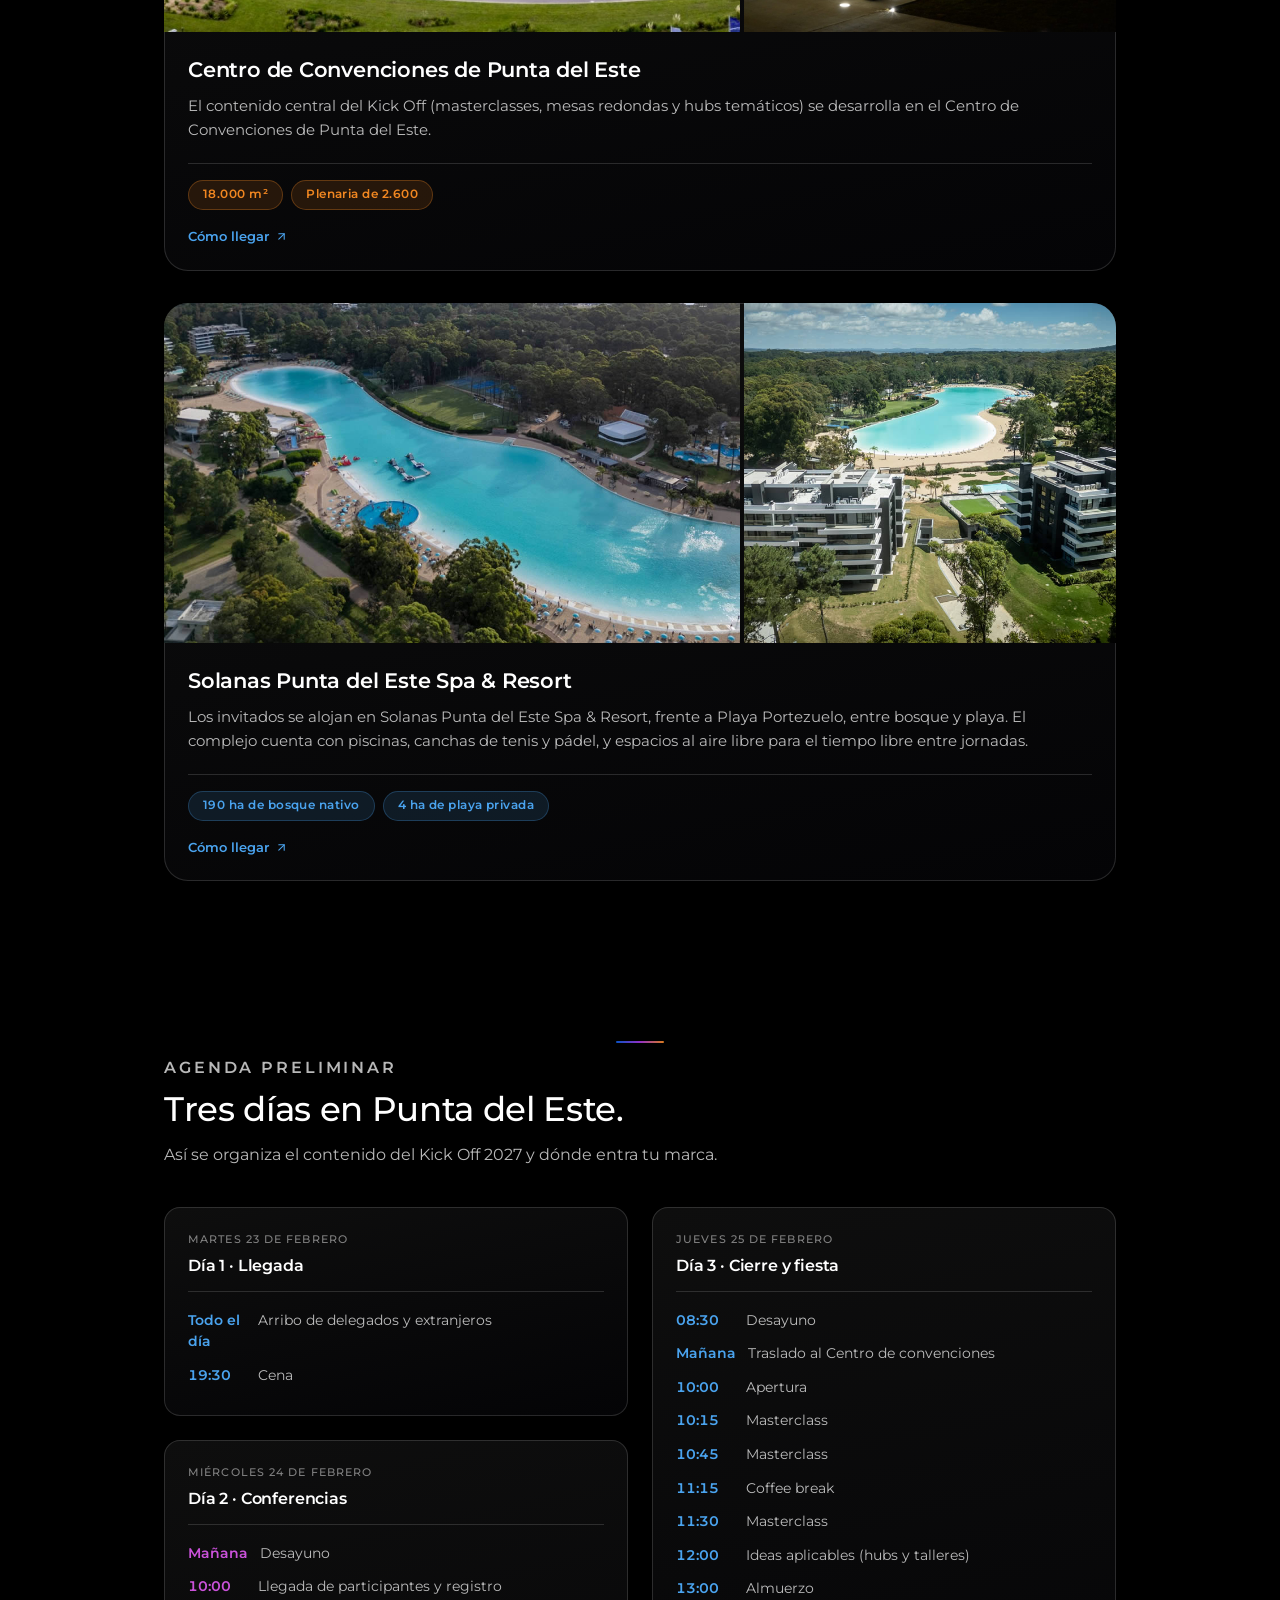
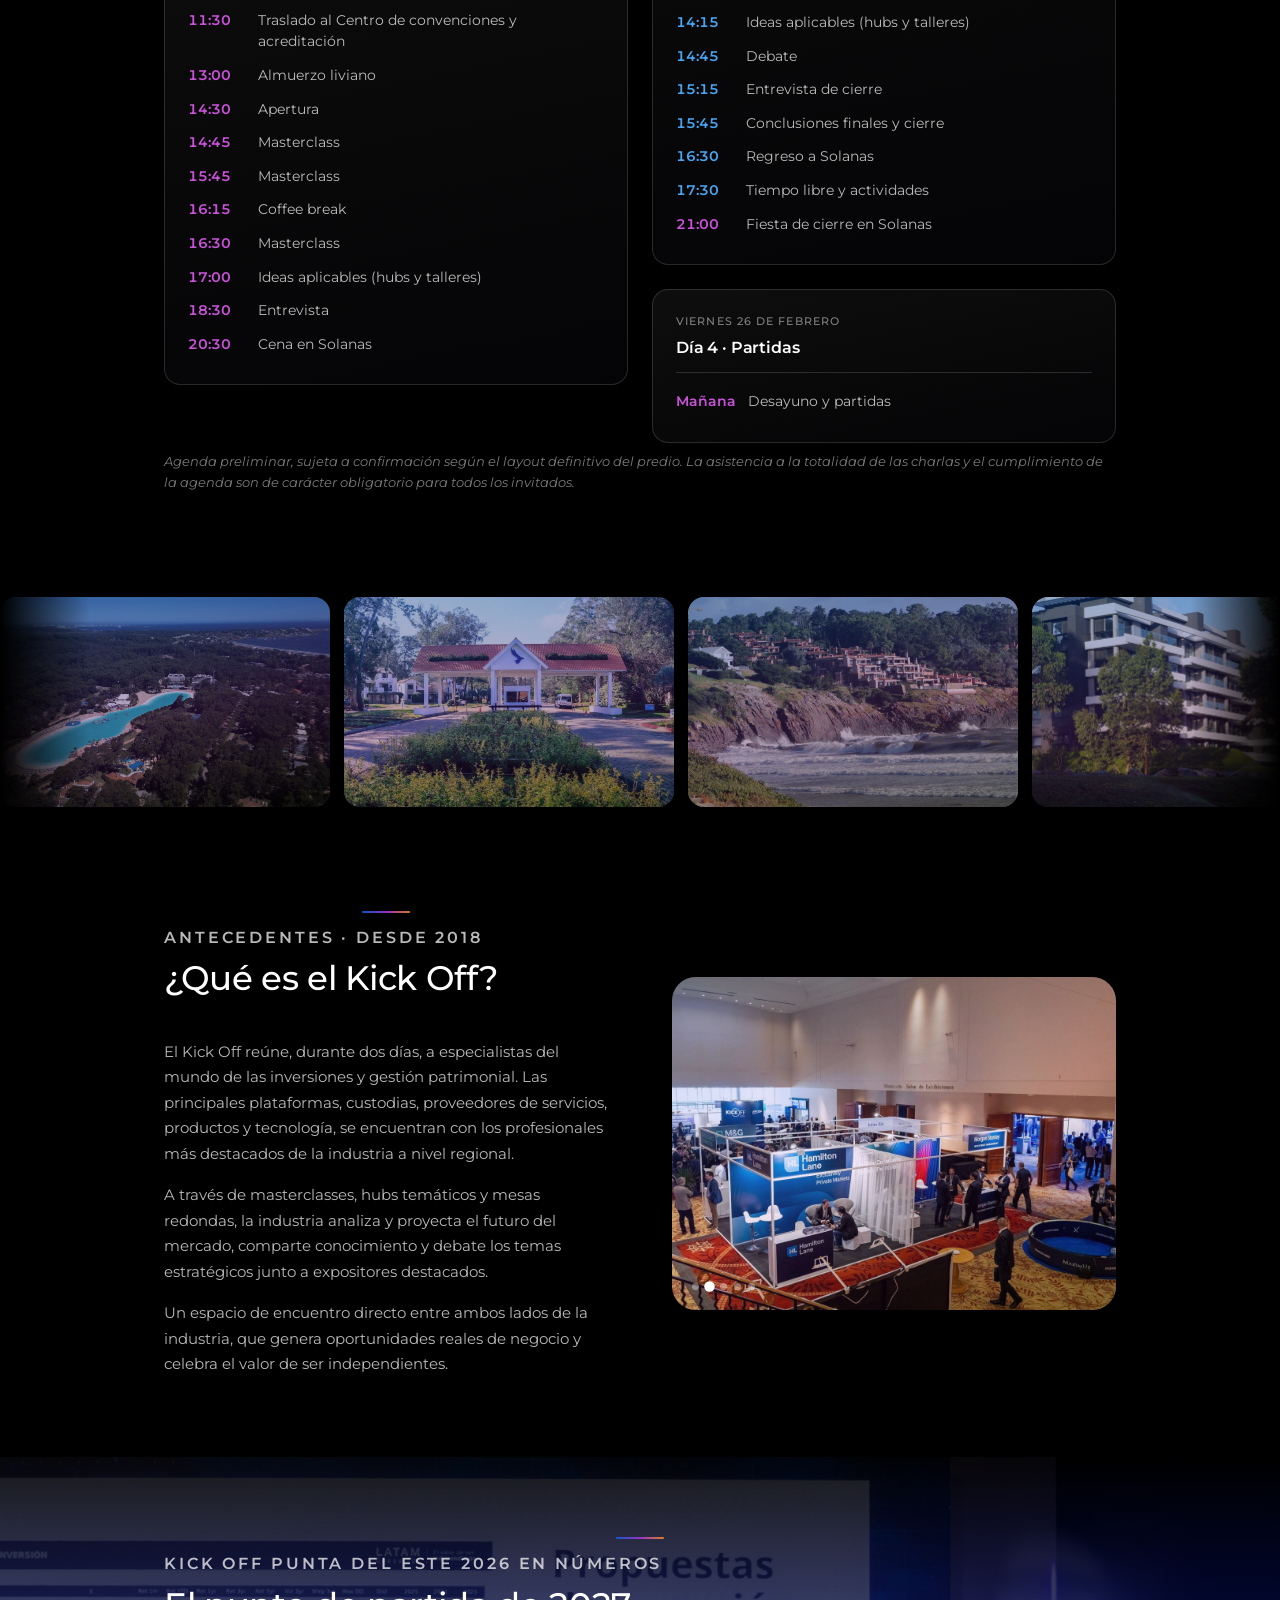
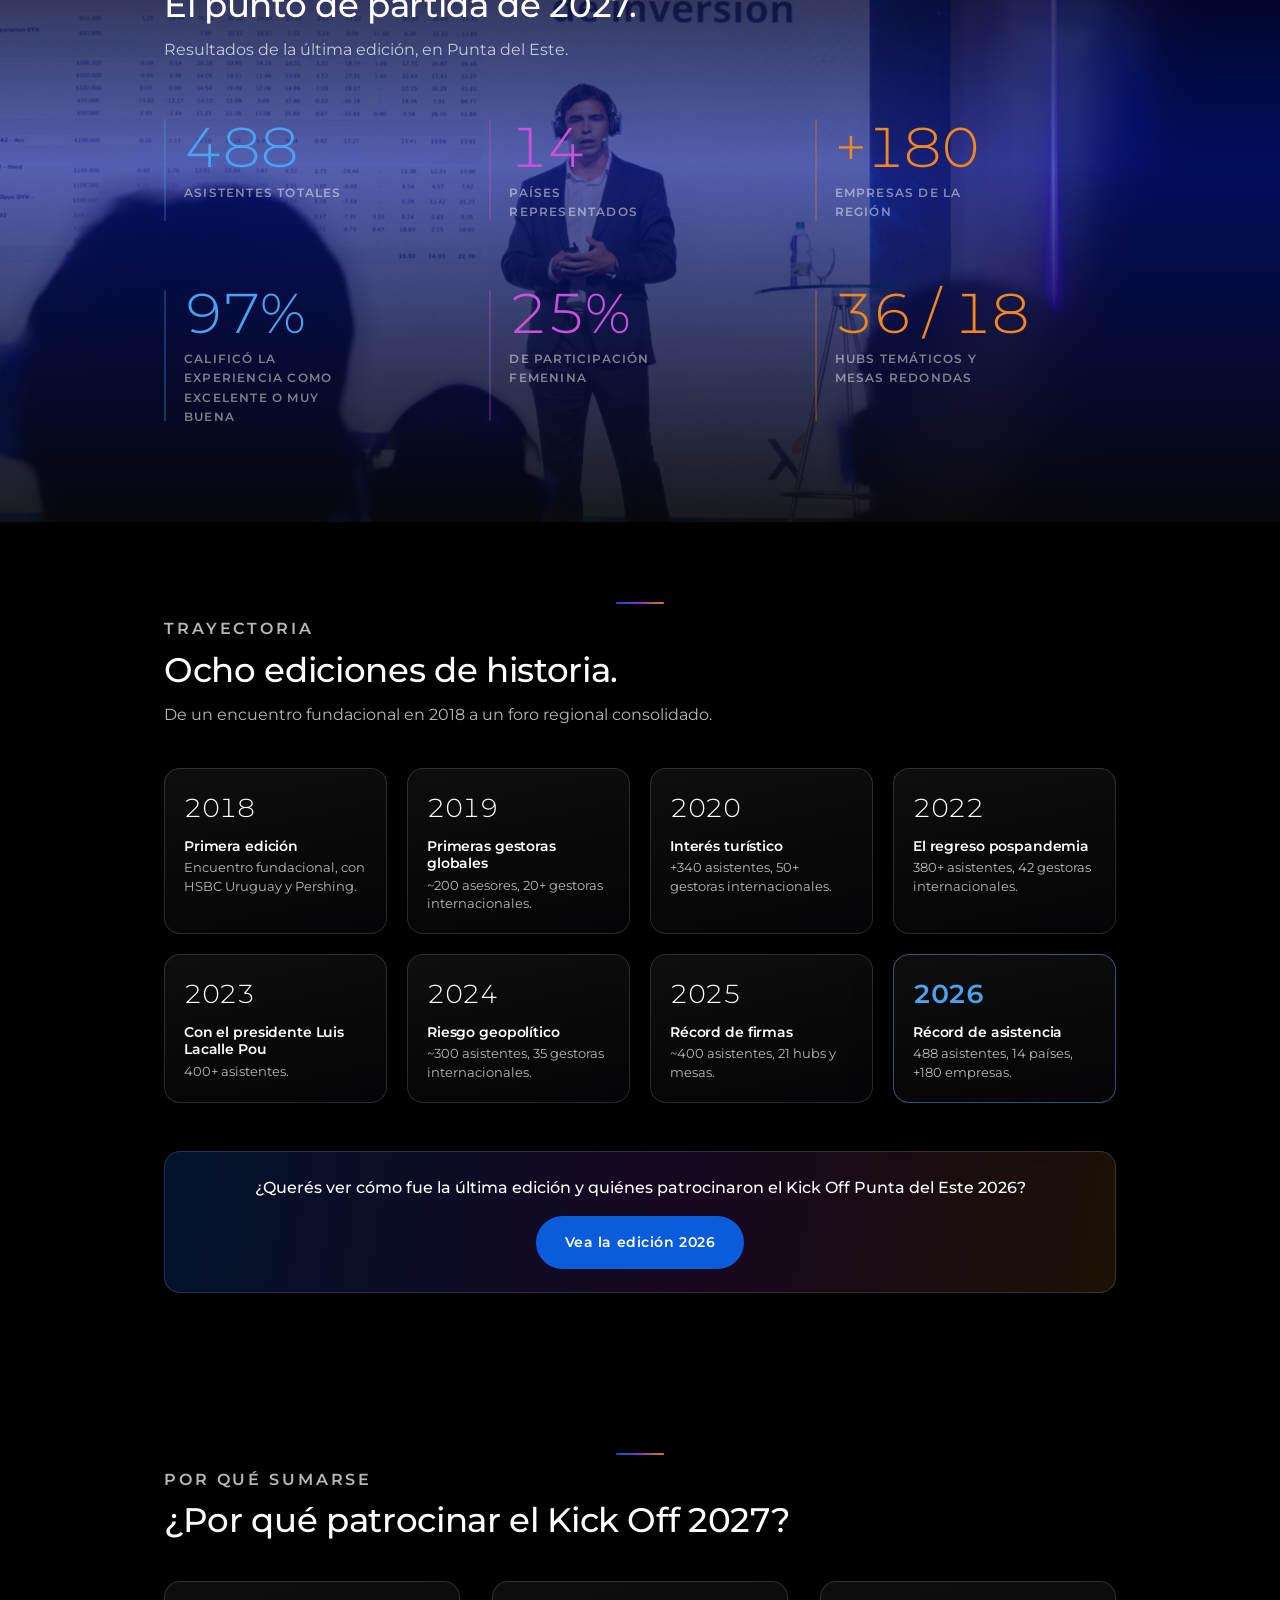
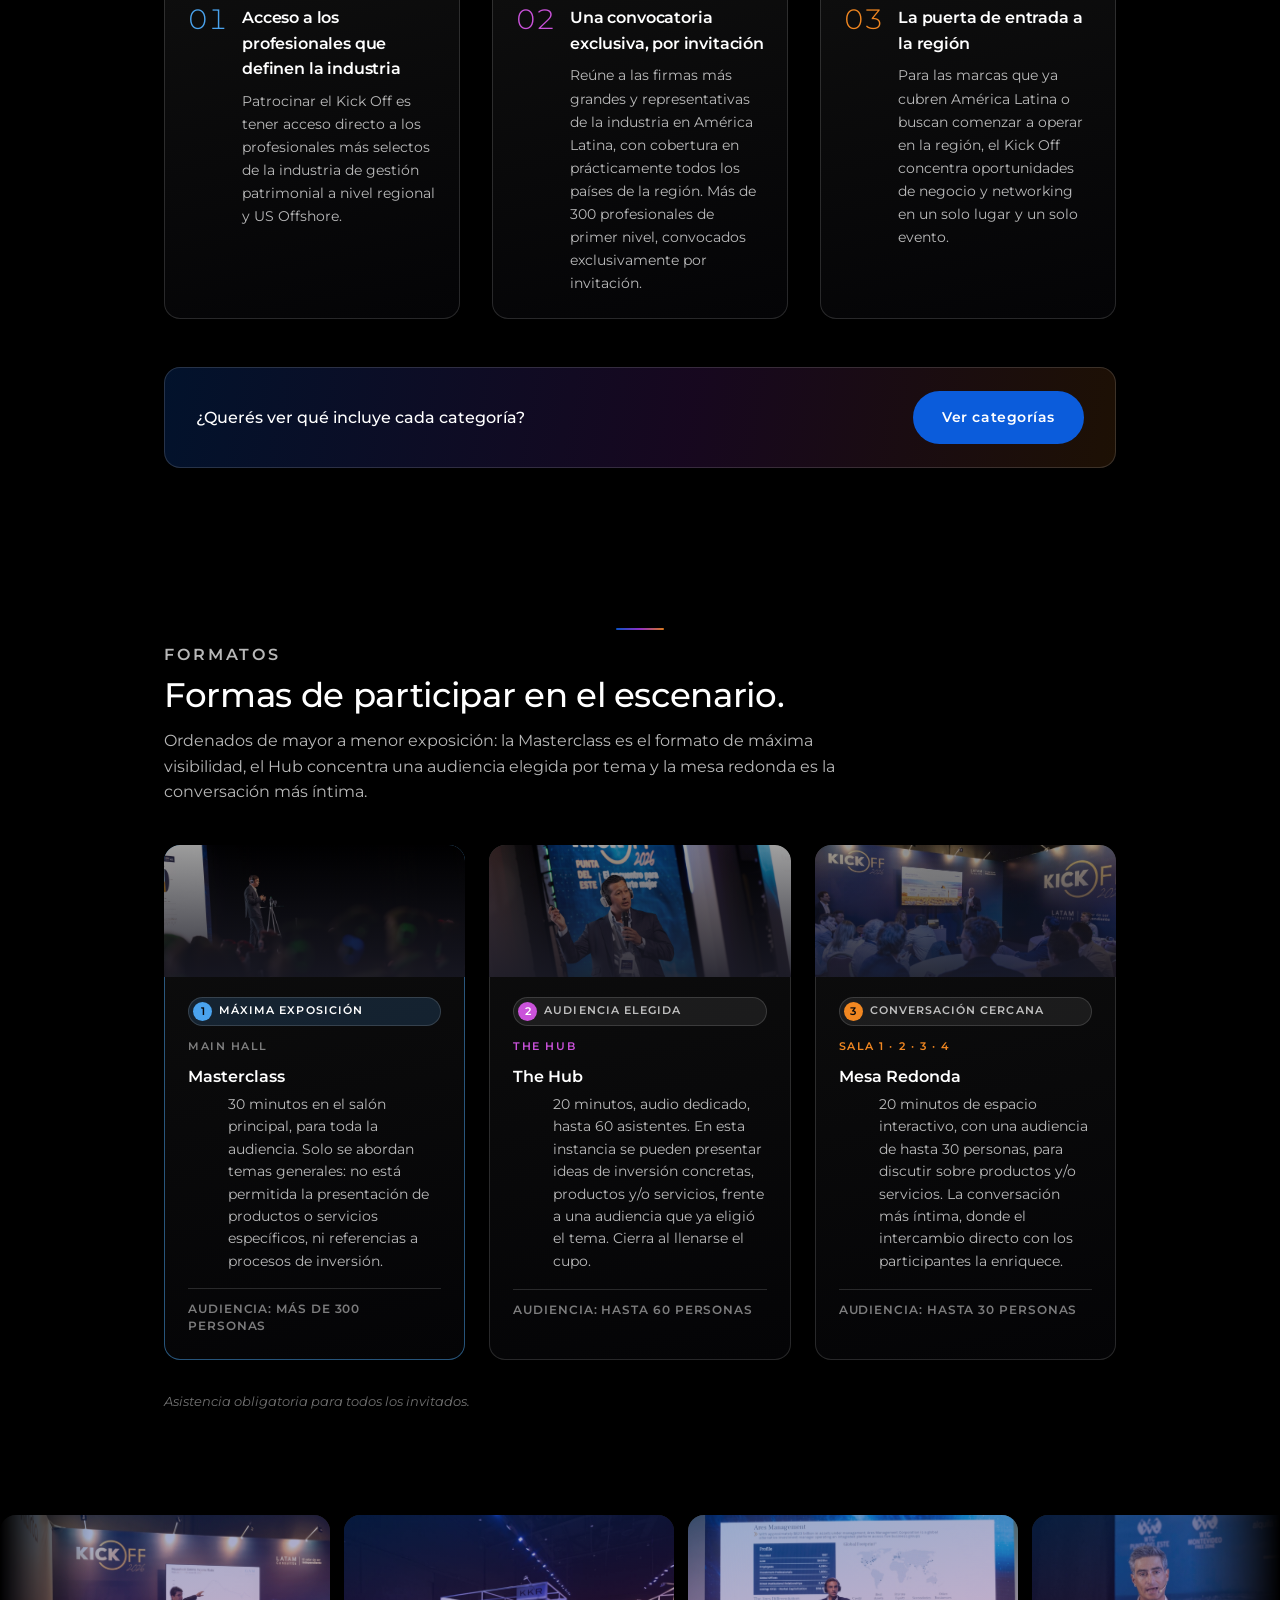
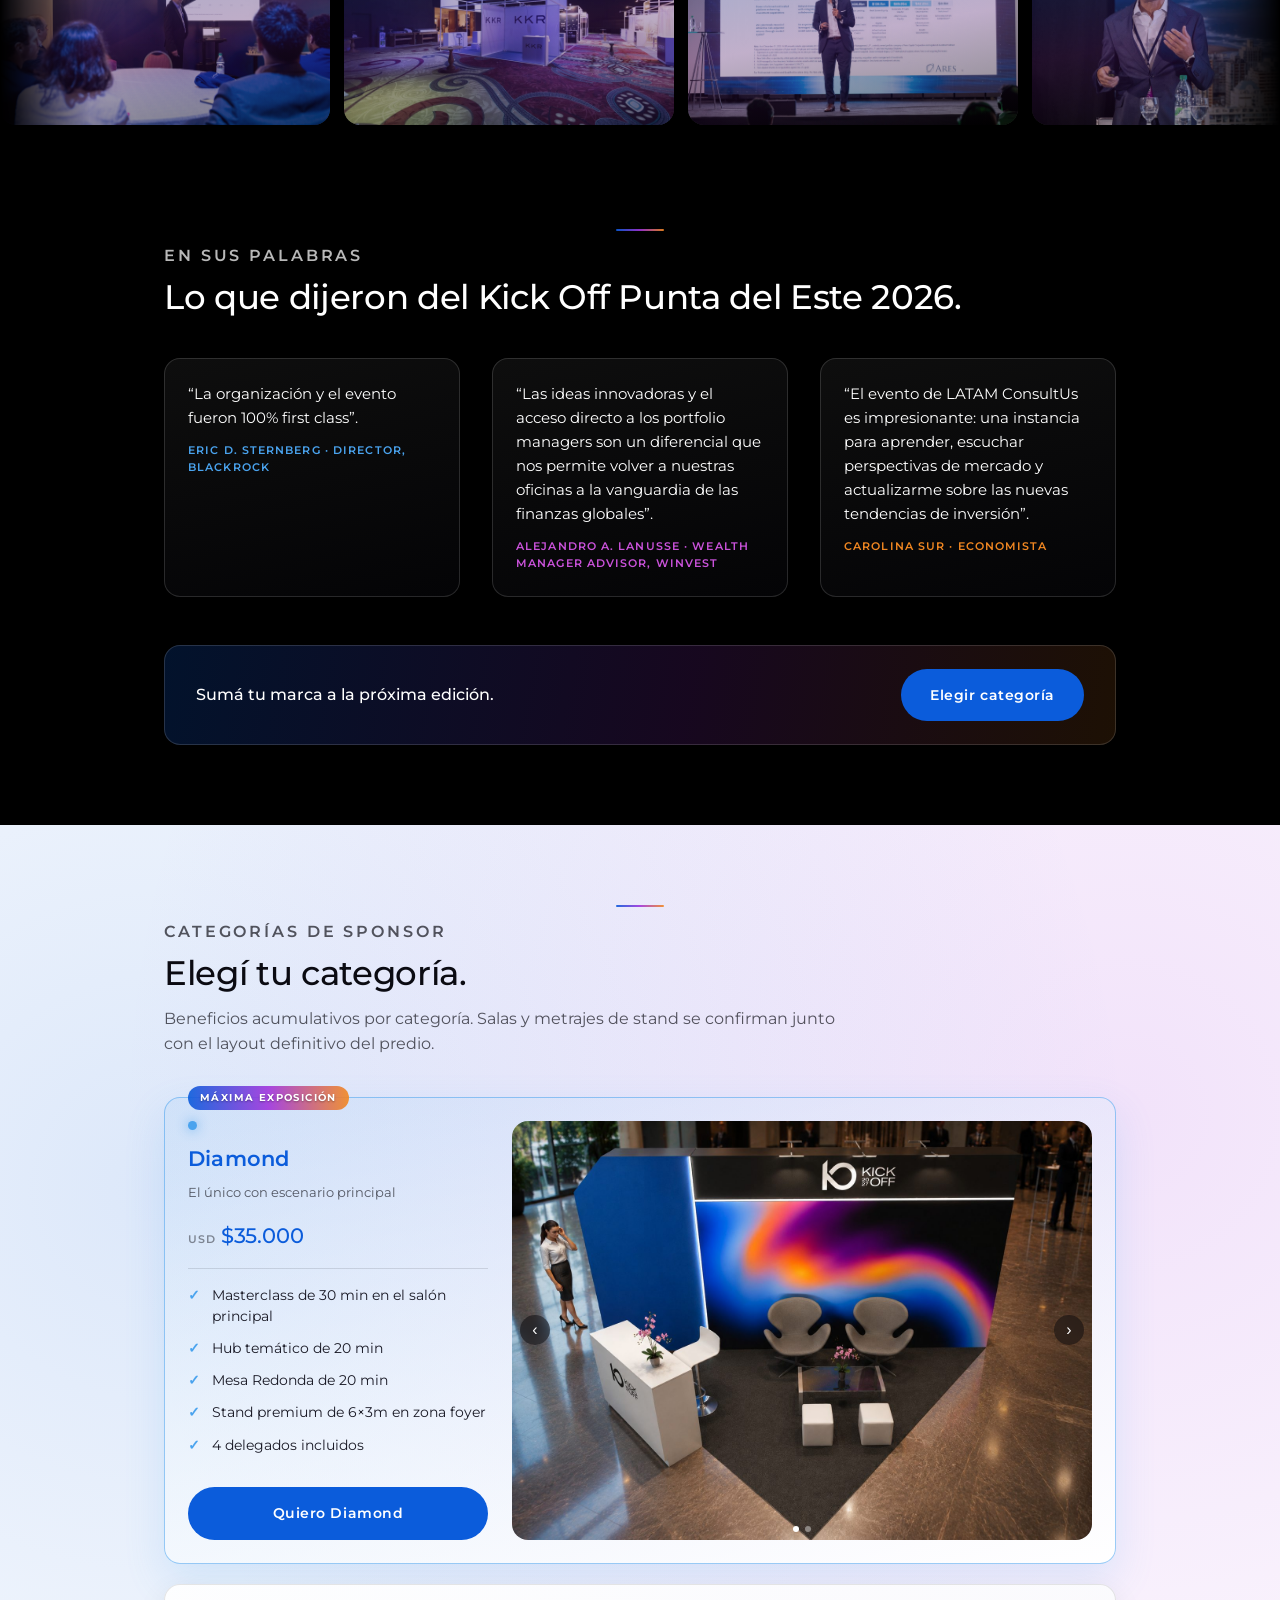
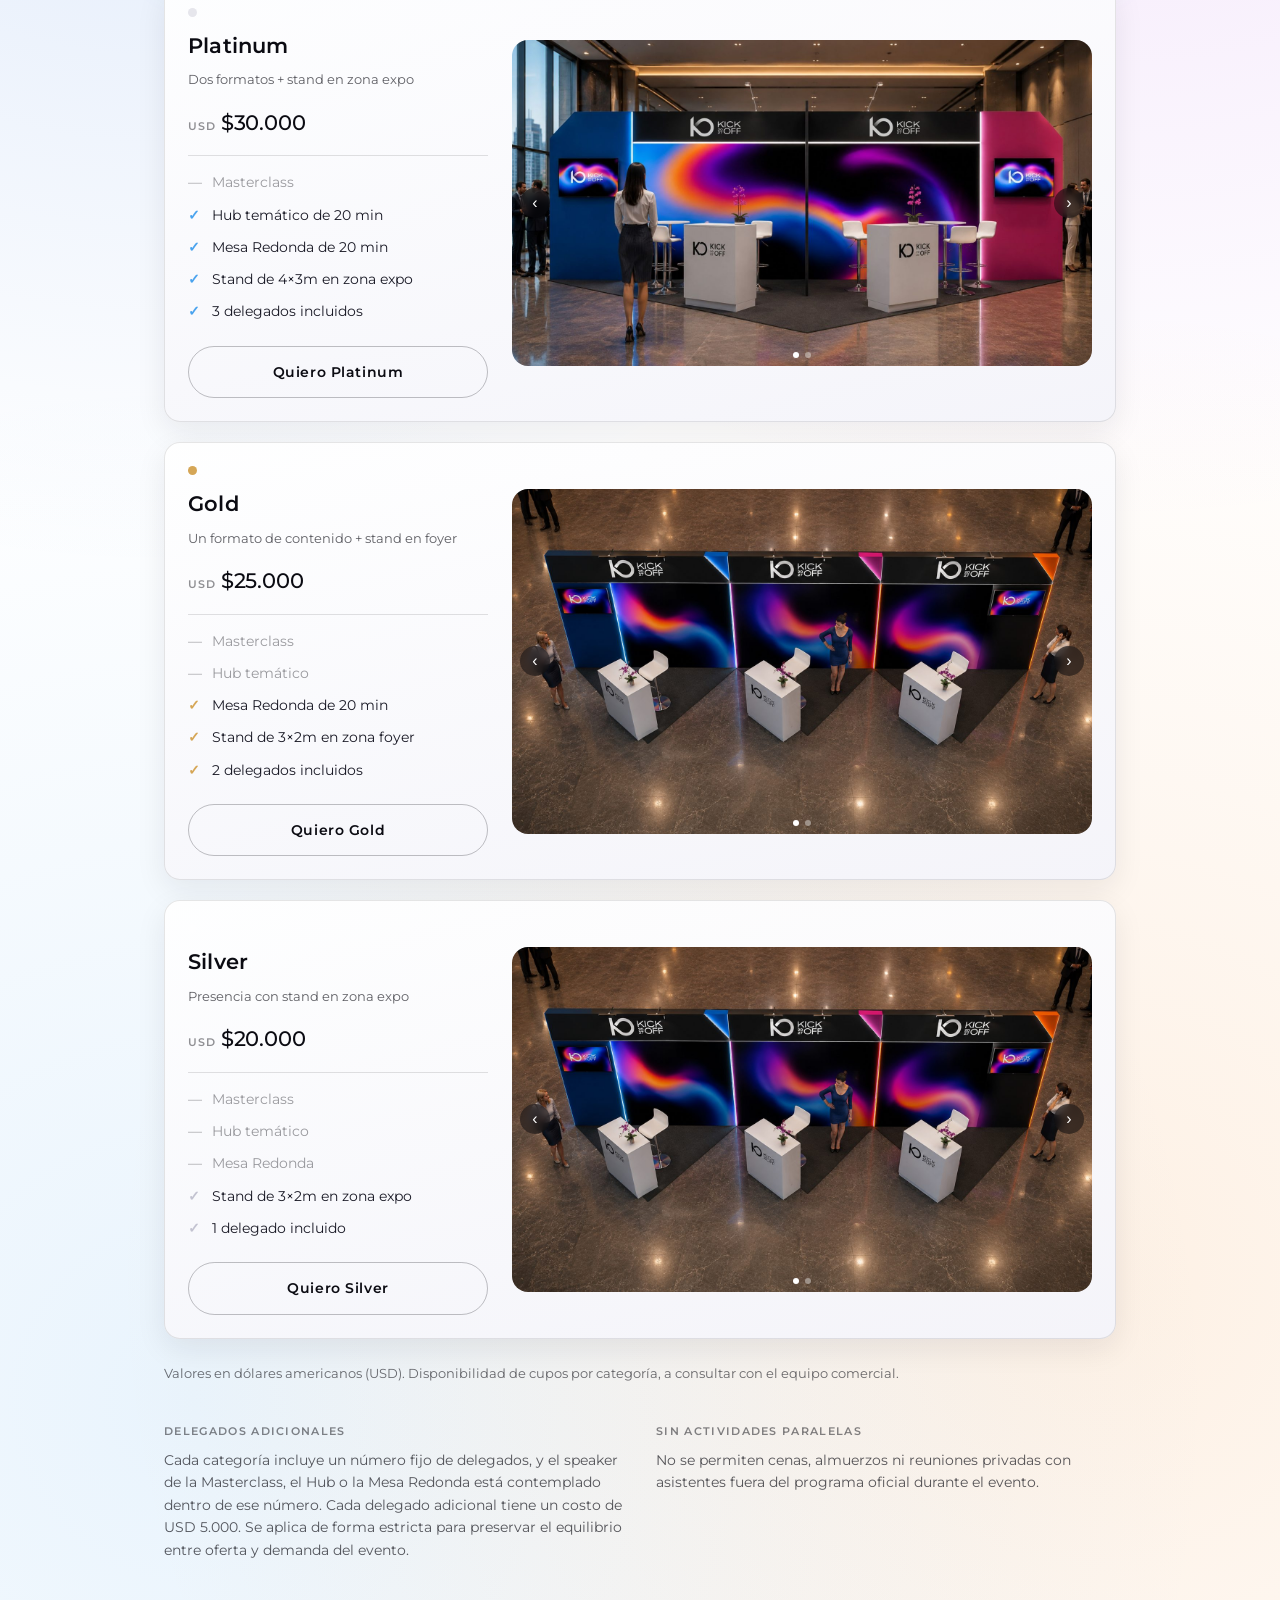
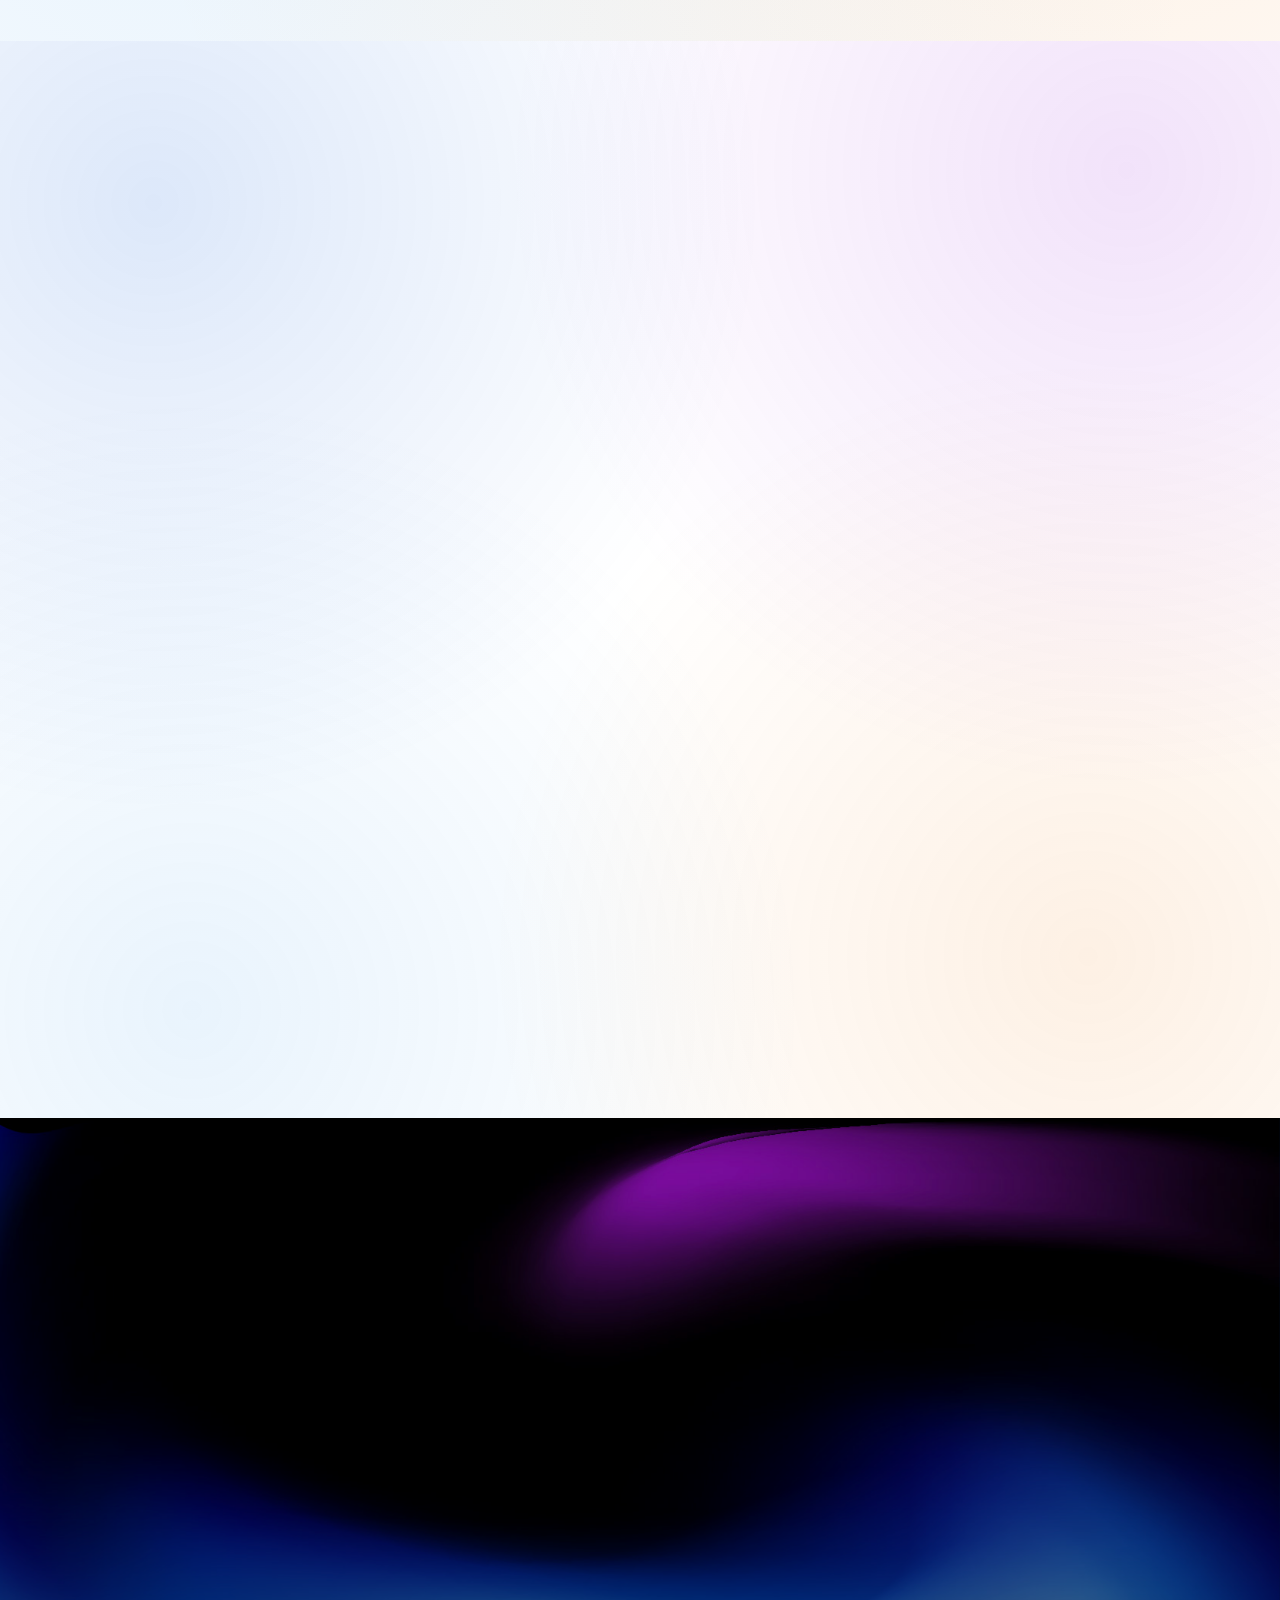
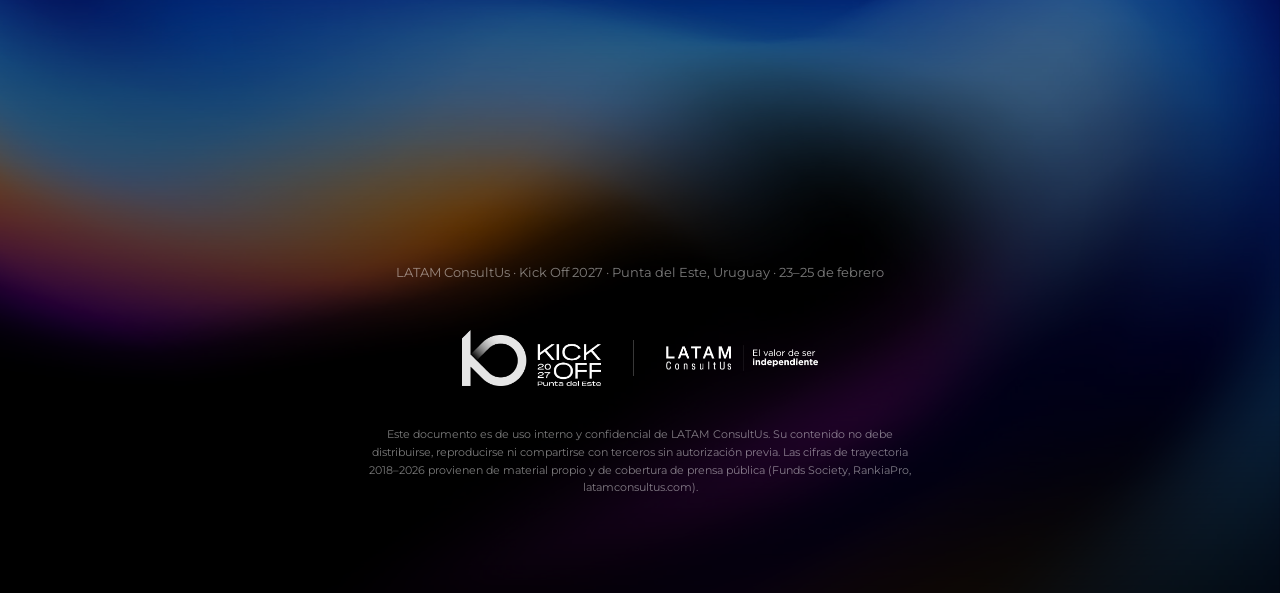
==== commit 4ab96212: "Footer: quitar aclaracion de sede/fecha/valores sujetos a confirmacion, ya confirmados" ====
--- a/kickoff2027-sponsors/index.html
+++ b/kickoff2027-sponsors/index.html
@@ -1595,8 +1595,8 @@
       <img class="cm-latam" src="ko27-brand/logos/latam-consultus-lockup-white.png" alt="LATAM ConsultUs" loading="lazy" decoding="async">
     </div>
     <p class="disclaimer">
-      <span class="es">Este documento es de uso interno y confidencial de LATAM ConsultUs. Su contenido no debe distribuirse, reproducirse ni compartirse con terceros sin autorización previa. Las cifras de trayectoria 2018–2026 provienen de material propio y de cobertura de prensa pública (Funds Society, RankiaPro, latamconsultus.com). Sede, fecha, valores y disponibilidad de cupos están sujetos a confirmación.</span>
-      <span class="en">This document is for the internal, confidential use of LATAM ConsultUs. Its content may not be distributed, reproduced or shared with third parties without prior authorization. Track-record figures for 2018–2026 are drawn from internal materials and public press coverage (Funds Society, RankiaPro, latamconsultus.com). Venue, date, pricing and slot availability are subject to confirmation.</span>
+      <span class="es">Este documento es de uso interno y confidencial de LATAM ConsultUs. Su contenido no debe distribuirse, reproducirse ni compartirse con terceros sin autorización previa. Las cifras de trayectoria 2018–2026 provienen de material propio y de cobertura de prensa pública (Funds Society, RankiaPro, latamconsultus.com).</span>
+      <span class="en">This document is for the internal, confidential use of LATAM ConsultUs. Its content may not be distributed, reproduced or shared with third parties without prior authorization. Track-record figures for 2018–2026 are drawn from internal materials and public press coverage (Funds Society, RankiaPro, latamconsultus.com).</span>
     </p>
   </div>
 </footer>
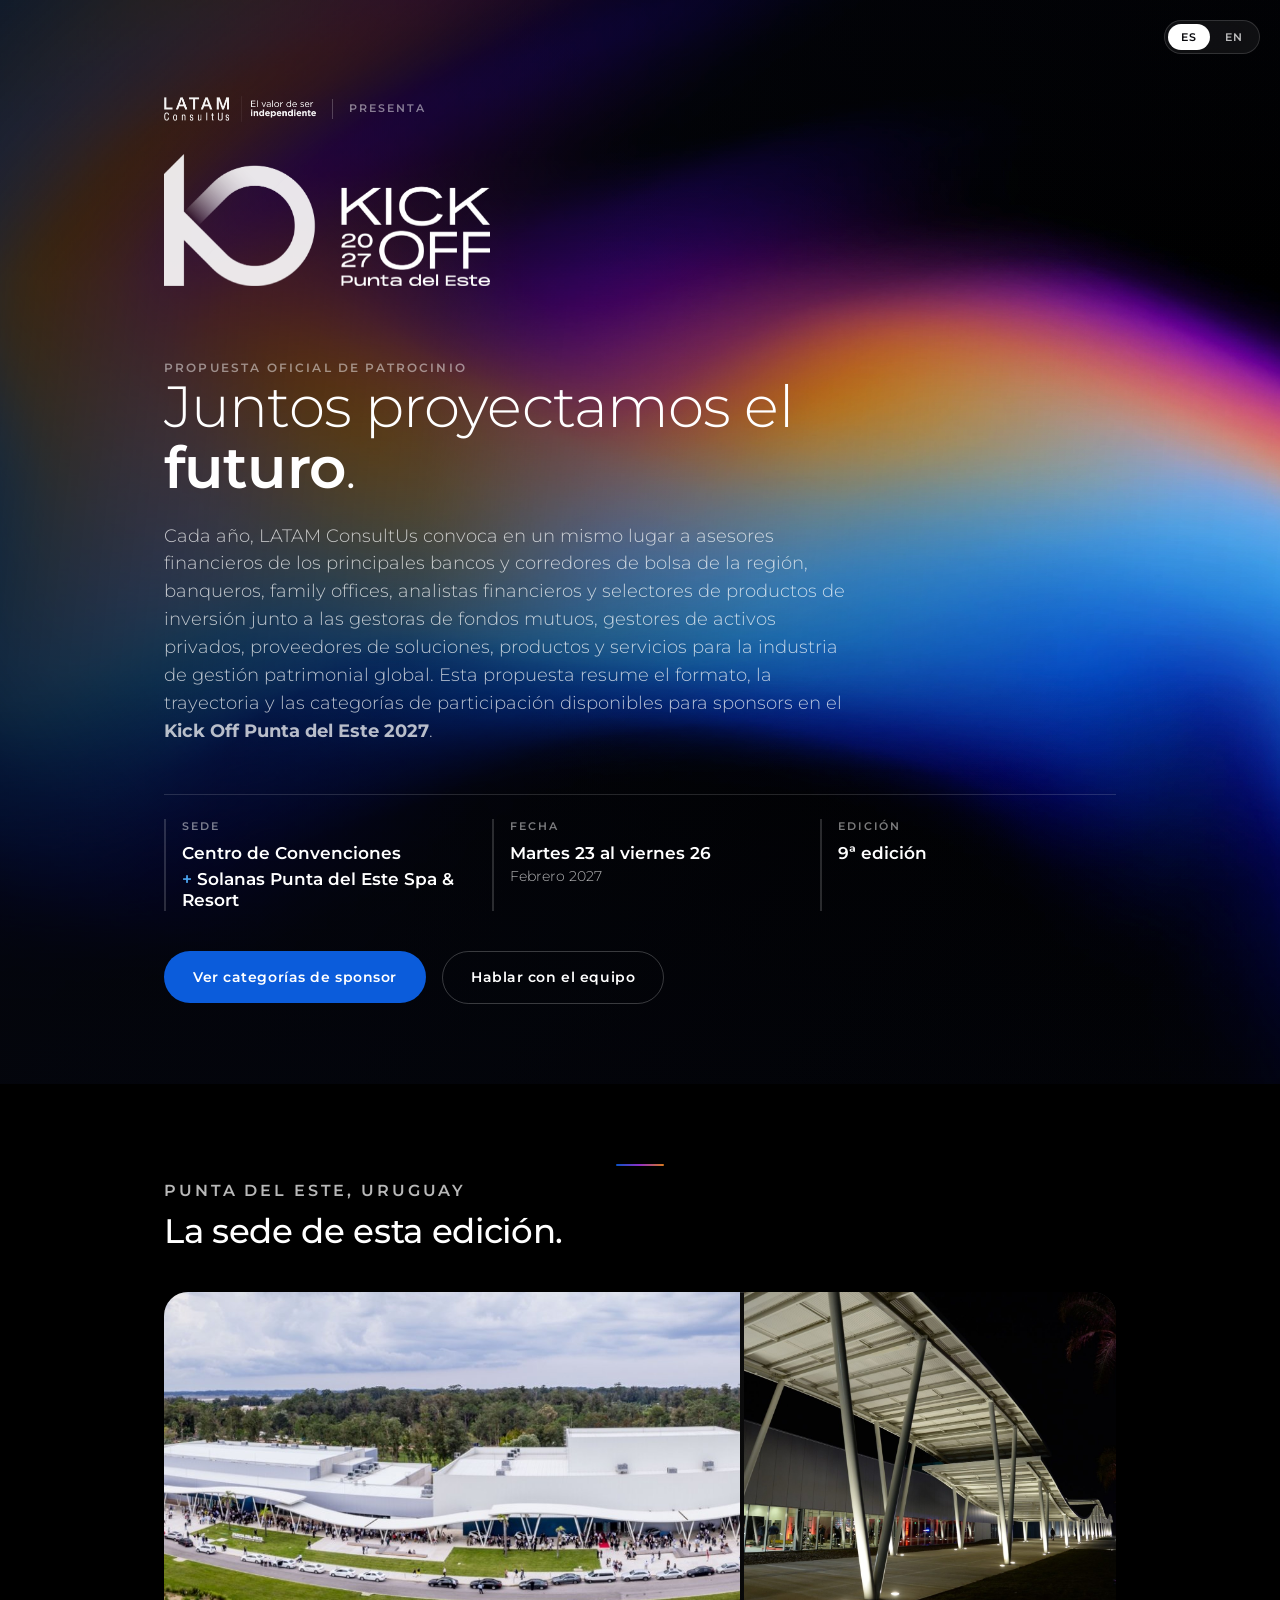
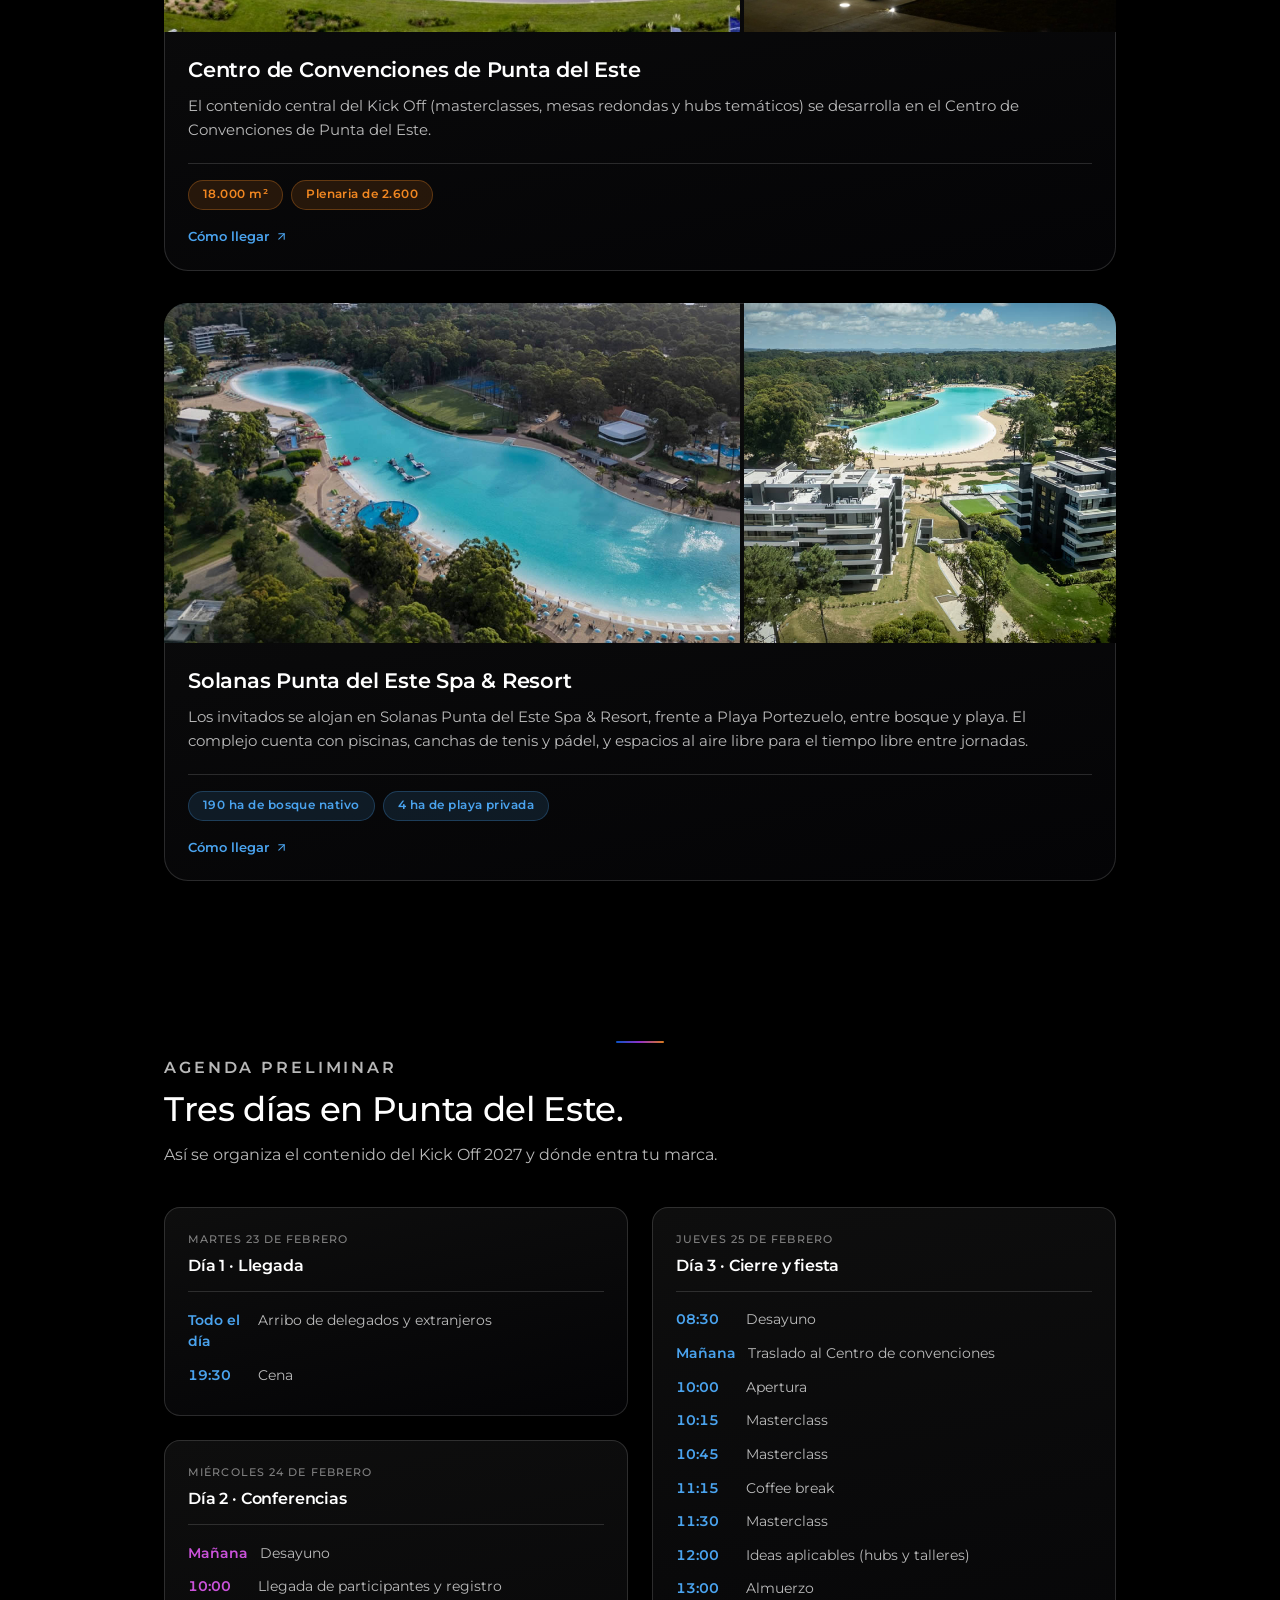
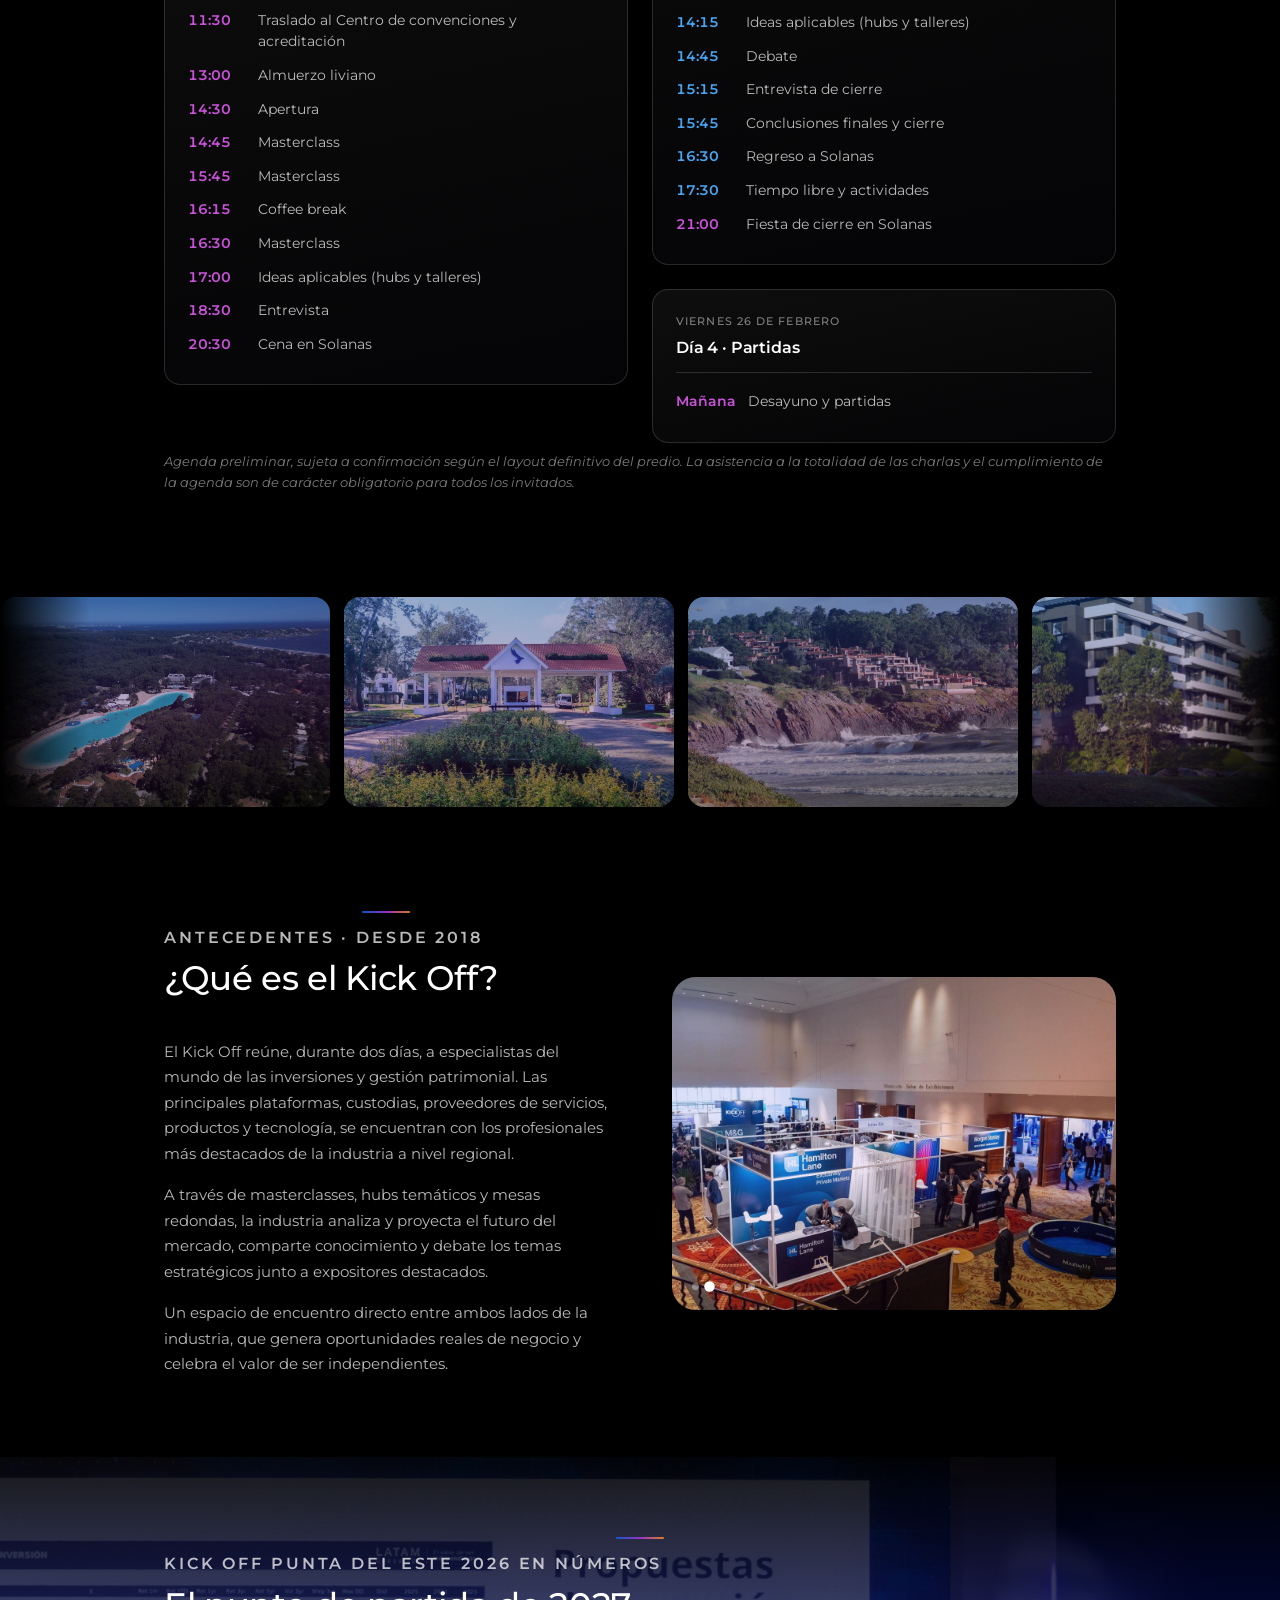
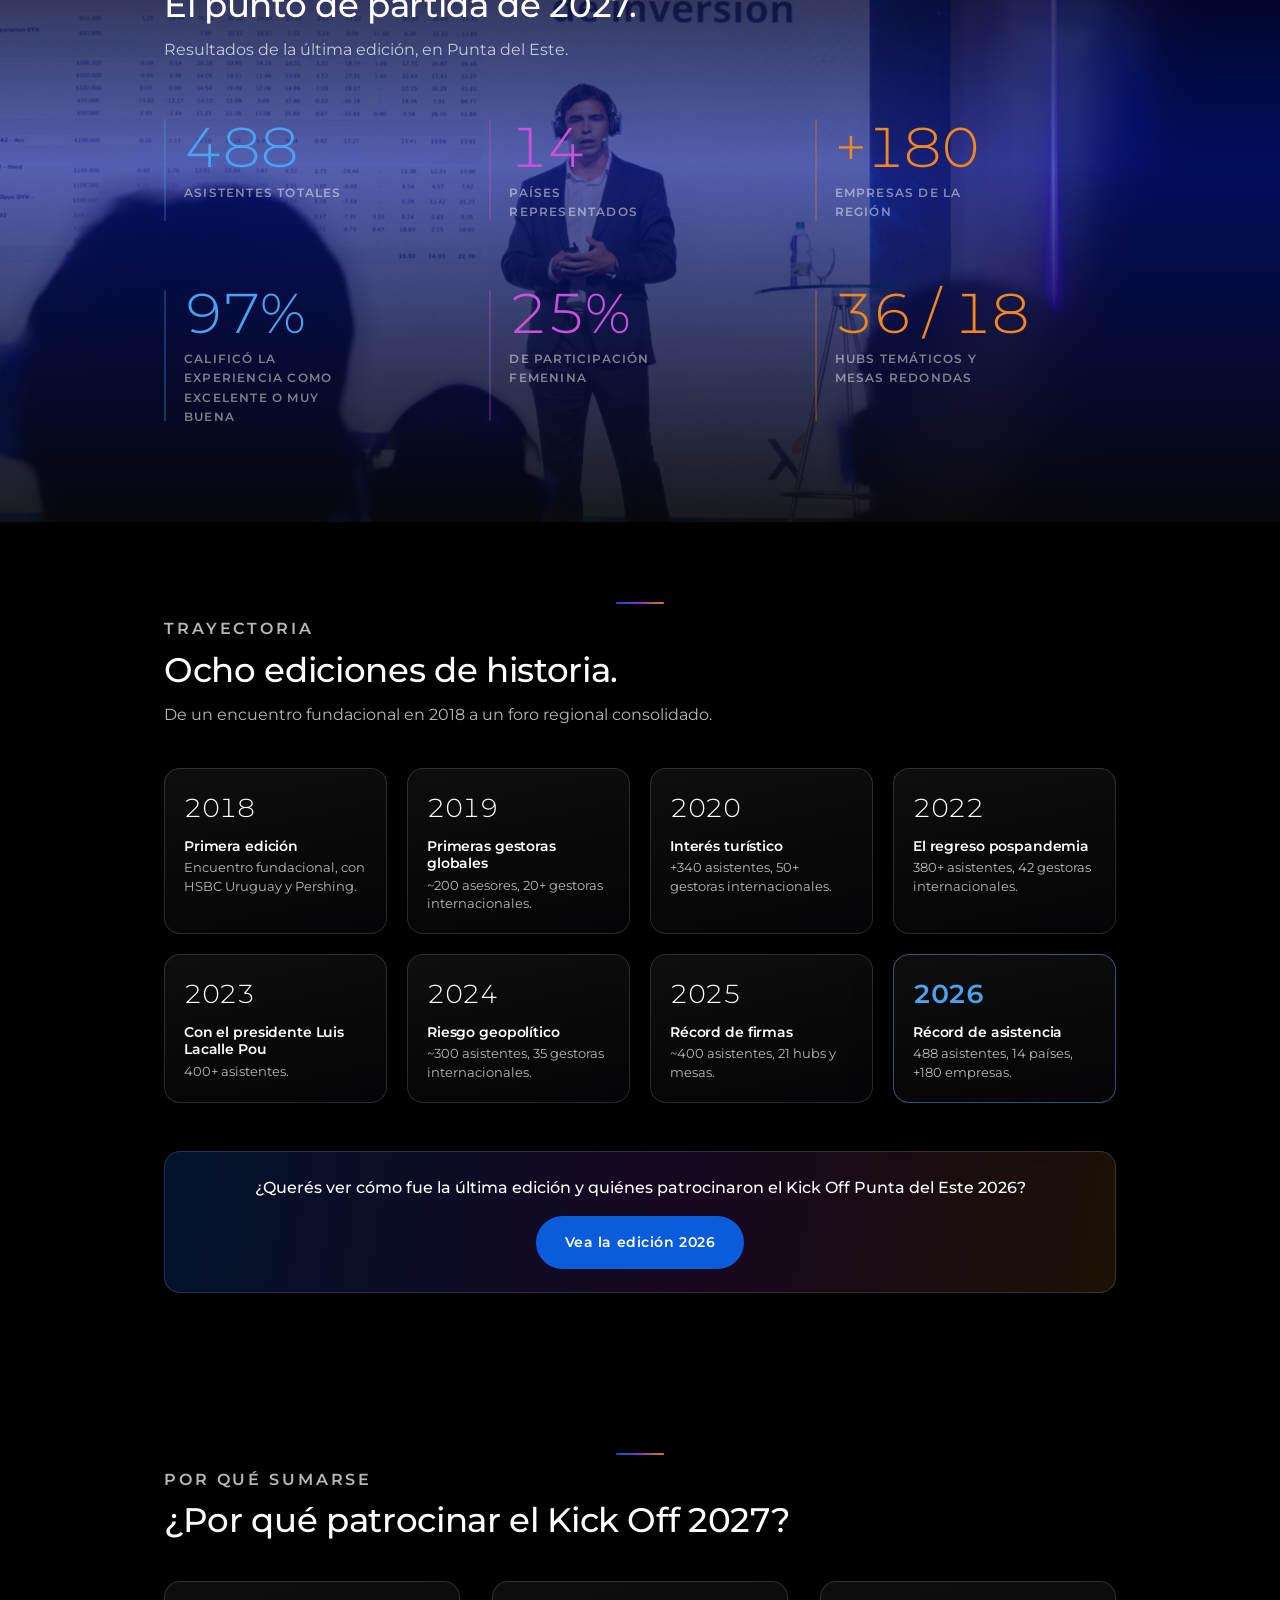
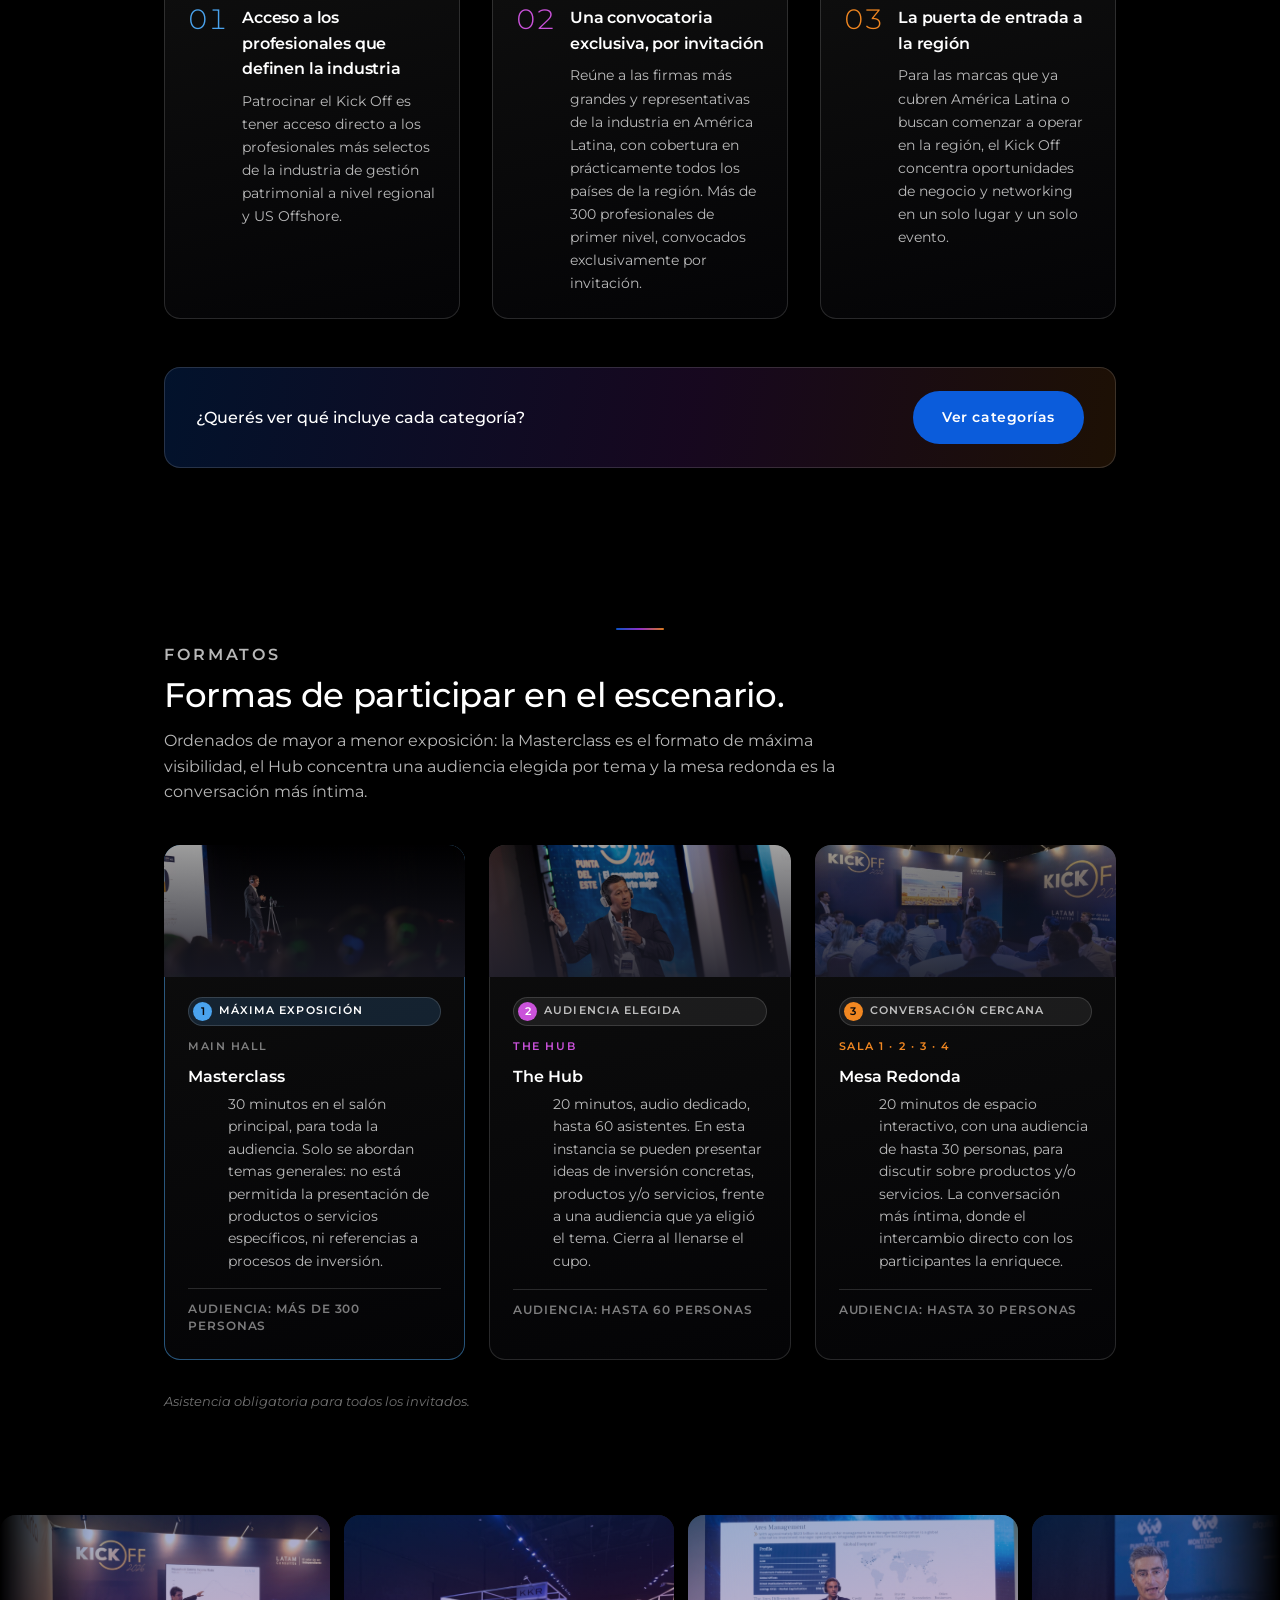
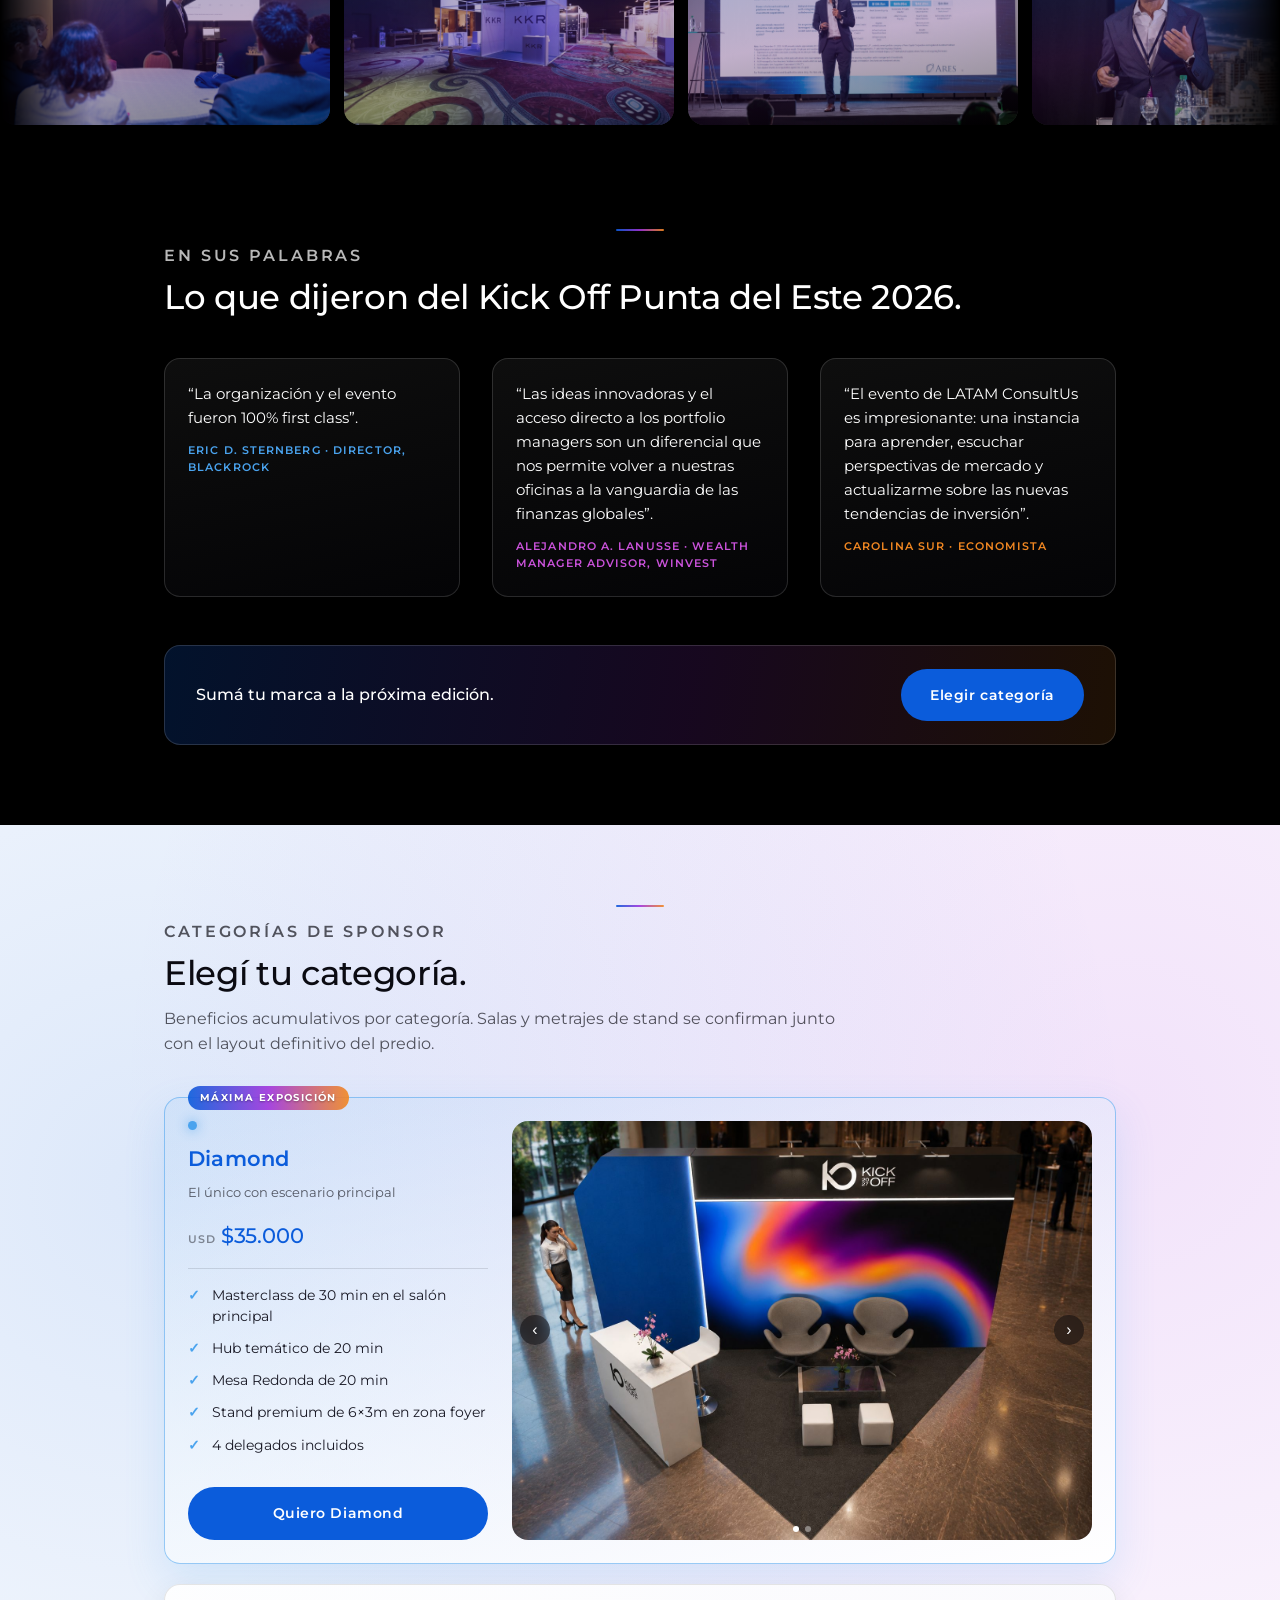
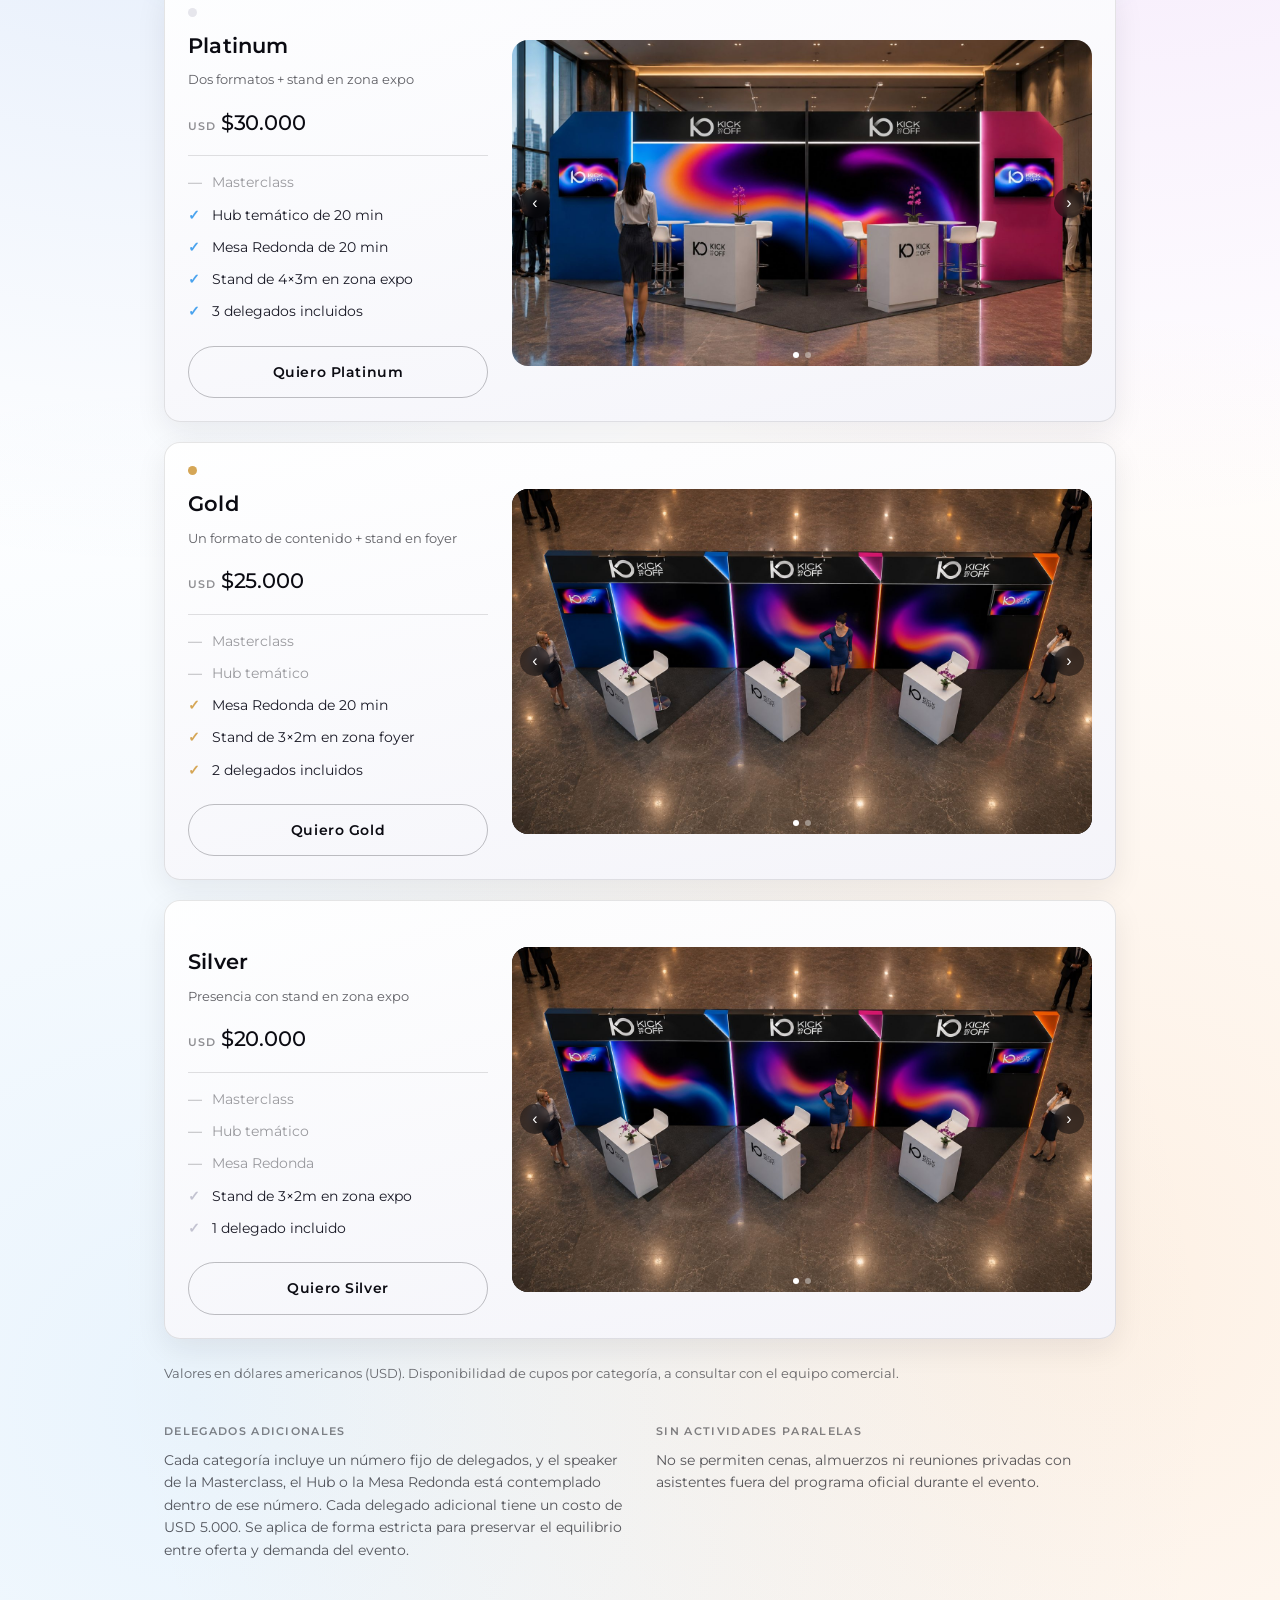
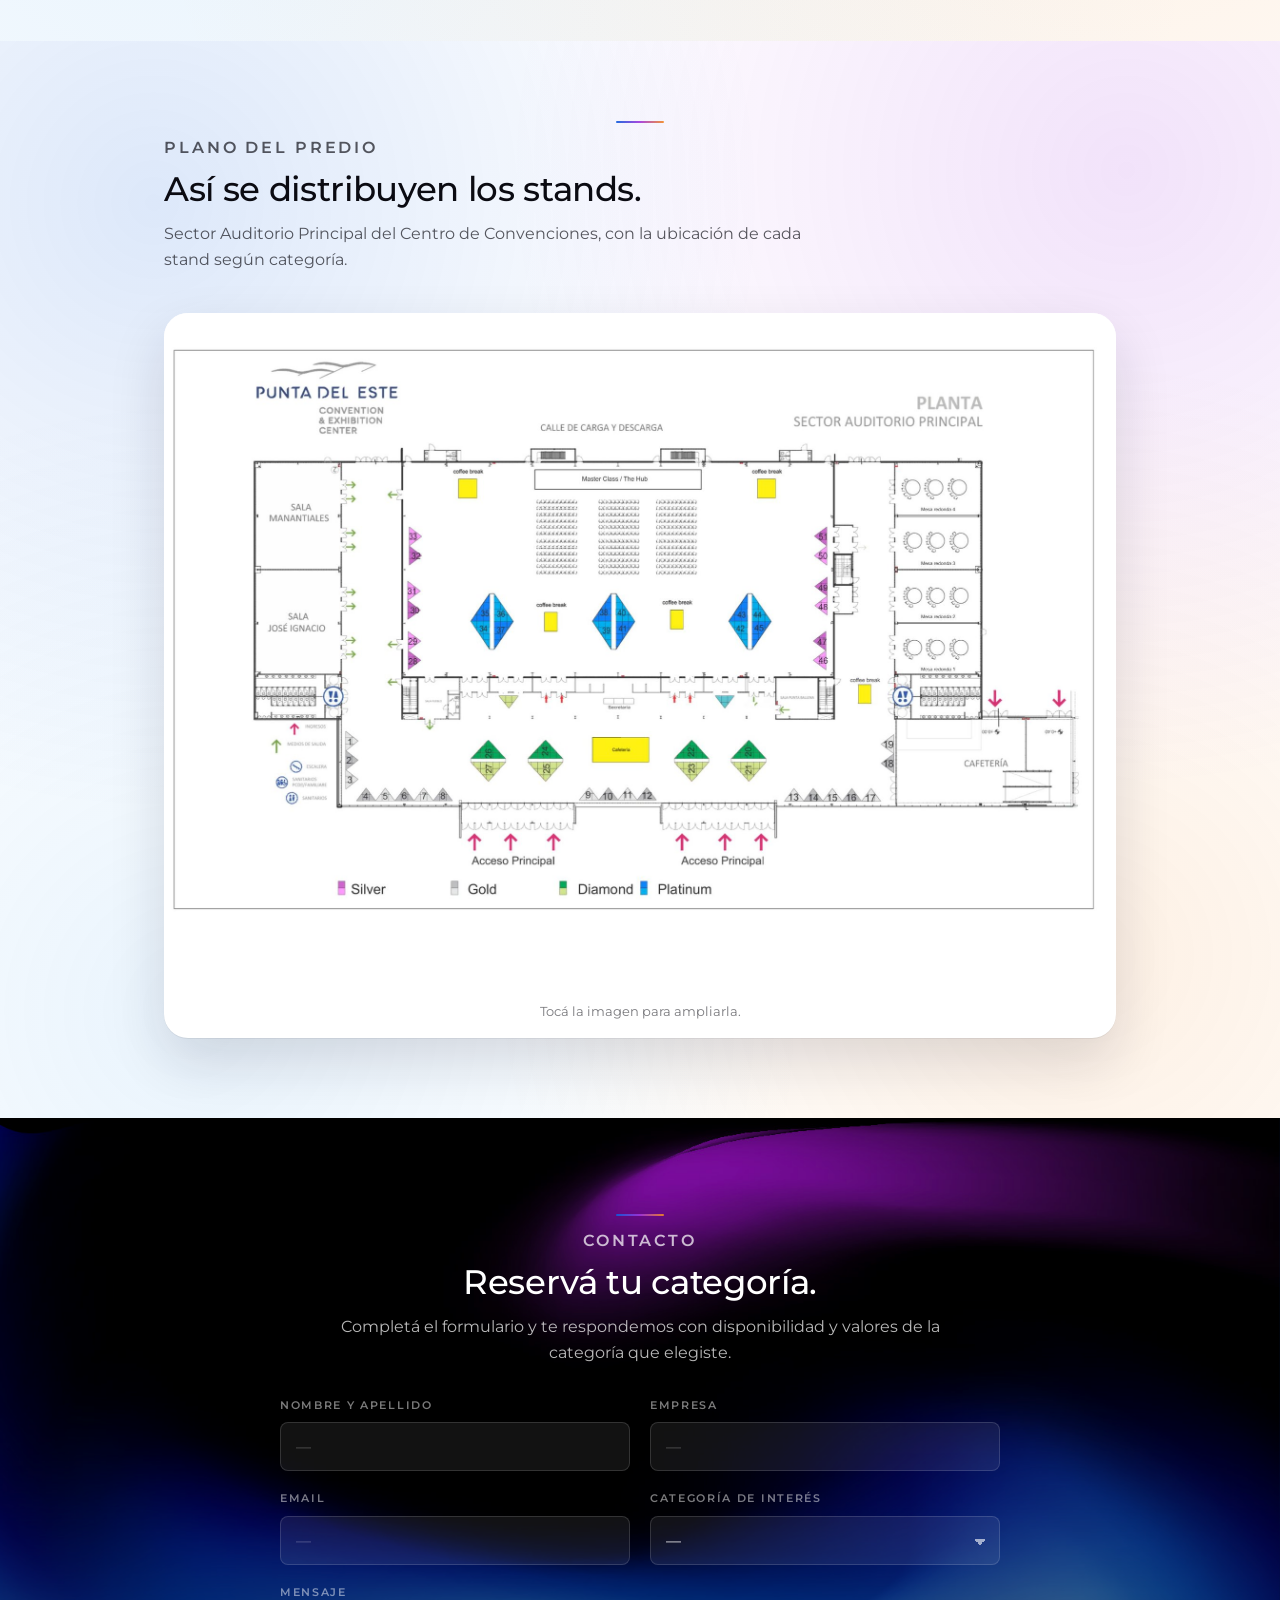
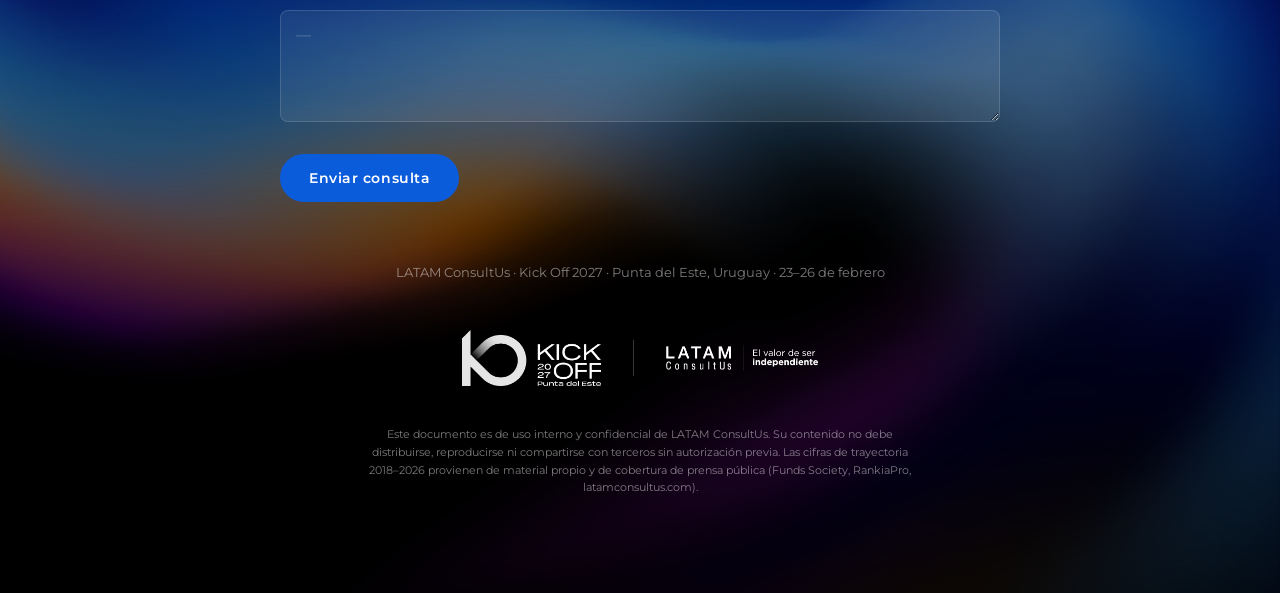
==== commit a24e0e2b: "Fix: fecha en footer y metatags actualizada a 23-26 de febrero" ====
--- a/kickoff2027-sponsors/index.html
+++ b/kickoff2027-sponsors/index.html
@@ -4,7 +4,7 @@
 <meta charset="utf-8">
 <meta name="viewport" content="width=device-width, initial-scale=1">
 <title>Kick Off 2027 · Propuesta de sponsors · LATAM ConsultUs</title>
-<meta name="description" content="Propuesta oficial de patrocinio del Kick Off Punta del Este 2027 de LATAM ConsultUs: formatos, categorías Diamond, Platinum, Gold y Silver, agenda y trayectoria 2018–2026. 23–25 de febrero, Punta del Este.">
+<meta name="description" content="Propuesta oficial de patrocinio del Kick Off Punta del Este 2027 de LATAM ConsultUs: formatos, categorías Diamond, Platinum, Gold y Silver, agenda y trayectoria 2018–2026. 23–26 de febrero, Punta del Este.">
 <meta name="author" content="LATAM ConsultUs">
 <meta name="theme-color" content="#08080c">
 <meta name="robots" content="noindex, nofollow">
@@ -12,7 +12,7 @@
 
 <meta property="og:type" content="website">
 <meta property="og:title" content="Kick Off 2027 · Propuesta de sponsors · LATAM ConsultUs">
-<meta property="og:description" content="Juntos proyectamos el futuro. 23–25 de febrero de 2027, Punta del Este, Uruguay.">
+<meta property="og:description" content="Juntos proyectamos el futuro. 23–26 de febrero de 2027, Punta del Este, Uruguay.">
 <meta property="og:image" content="https://latamconsult-us.github.io/Web/kickoff2027-sponsors/media/share/og-image.jpg">
 <meta property="og:image:width" content="1200">
 <meta property="og:image:height" content="630">
@@ -1586,8 +1586,8 @@
       <p class="form-note" id="formNote"><span class="es">Si no se abrió tu cliente de correo, escribinos a <a href="mailto:vrey@latamconsultus.com?cc=felipe@latamconsultus.com,paulina@latamconsultus.com">vrey@latamconsultus.com</a> (con copia a felipe@latamconsultus.com y paulina@latamconsultus.com).</span><span class="en">If your email client didn't open, write to <a href="mailto:vrey@latamconsultus.com?cc=felipe@latamconsultus.com,paulina@latamconsultus.com">vrey@latamconsultus.com</a> (cc felipe@latamconsultus.com and paulina@latamconsultus.com).</span></p>
     </form>
     <p class="meta-line">
-      <span class="es">LATAM ConsultUs · Kick Off 2027 · Punta del Este, Uruguay · 23–25 de febrero</span>
-      <span class="en">LATAM ConsultUs · Kick Off 2027 · Punta del Este, Uruguay · February 23–25</span>
+      <span class="es">LATAM ConsultUs · Kick Off 2027 · Punta del Este, Uruguay · 23–26 de febrero</span>
+      <span class="en">LATAM ConsultUs · Kick Off 2027 · Punta del Este, Uruguay · February 23–26</span>
     </p>
     <div class="closing-marks">
       <img class="cm-ko" src="ko27-brand/logos/ko27-lockup-horizontal.png" alt="Kick Off 2027 · Punta del Este" loading="lazy" decoding="async">
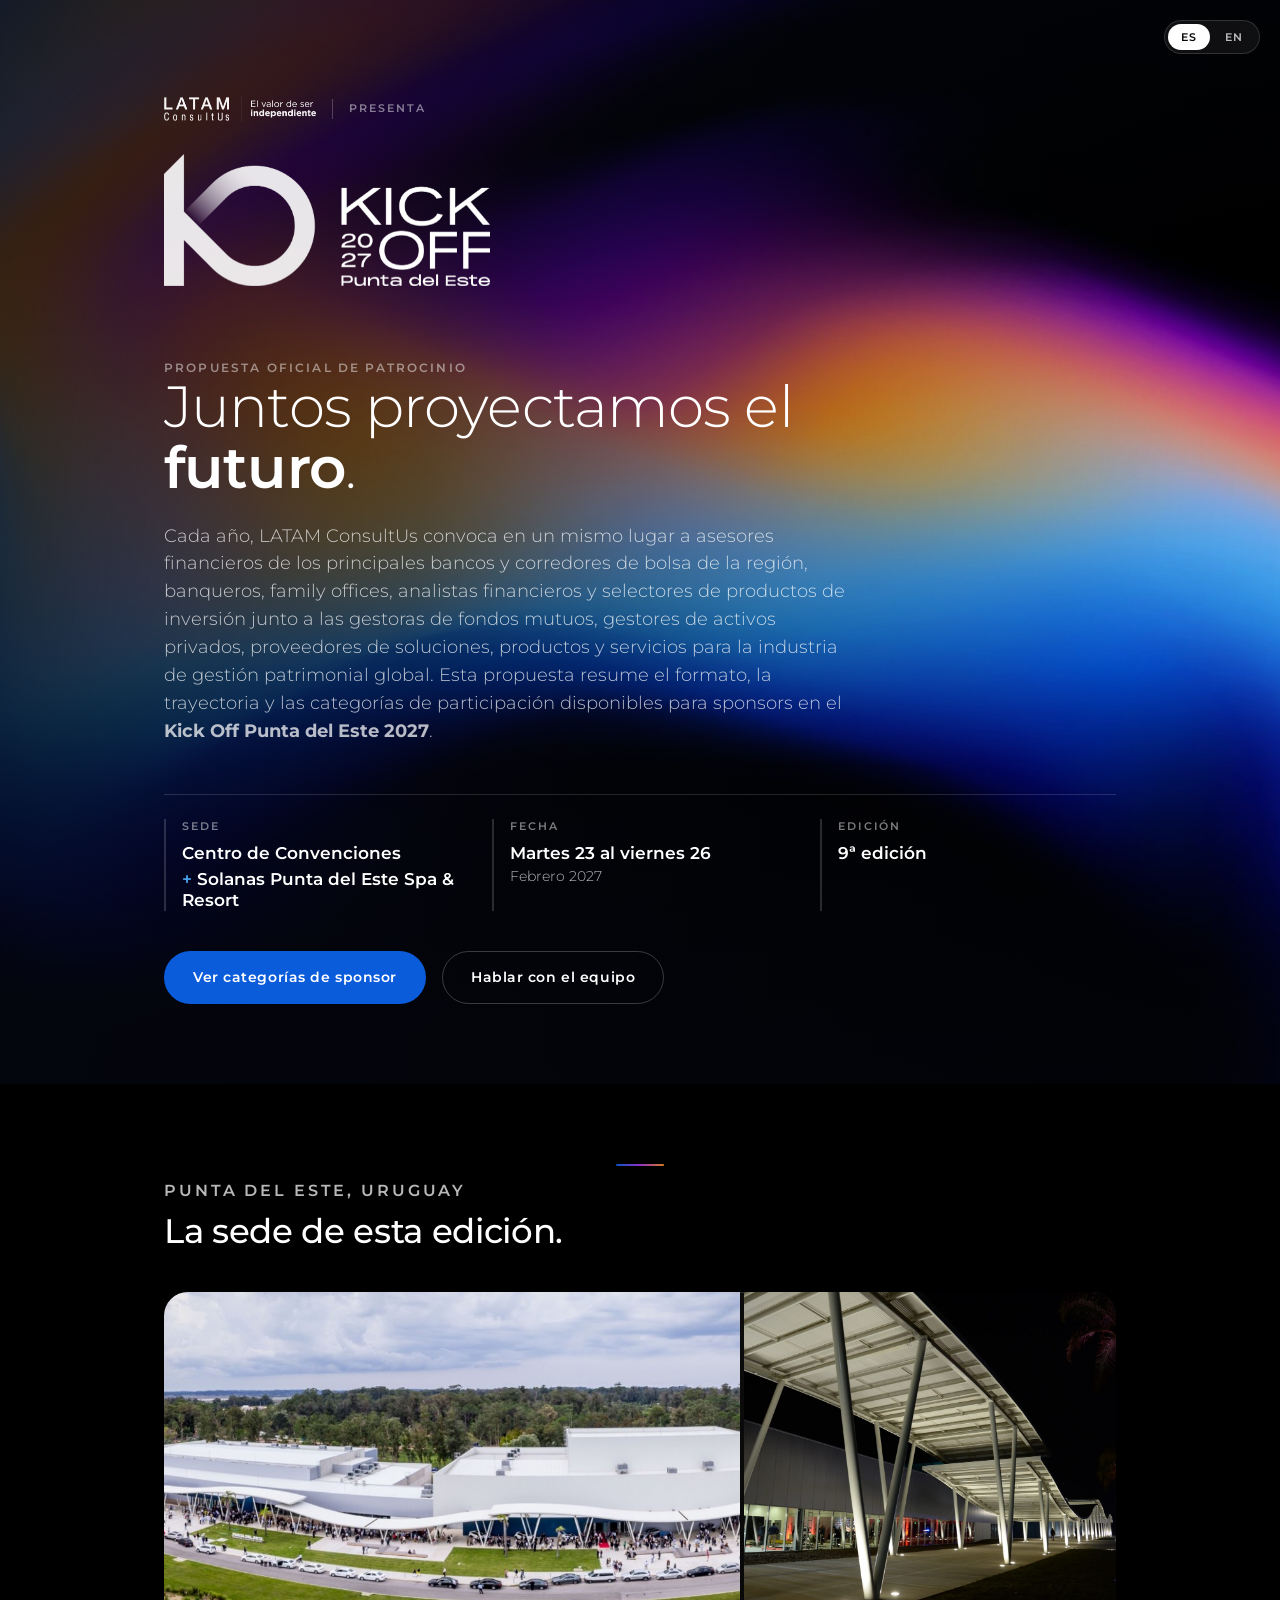
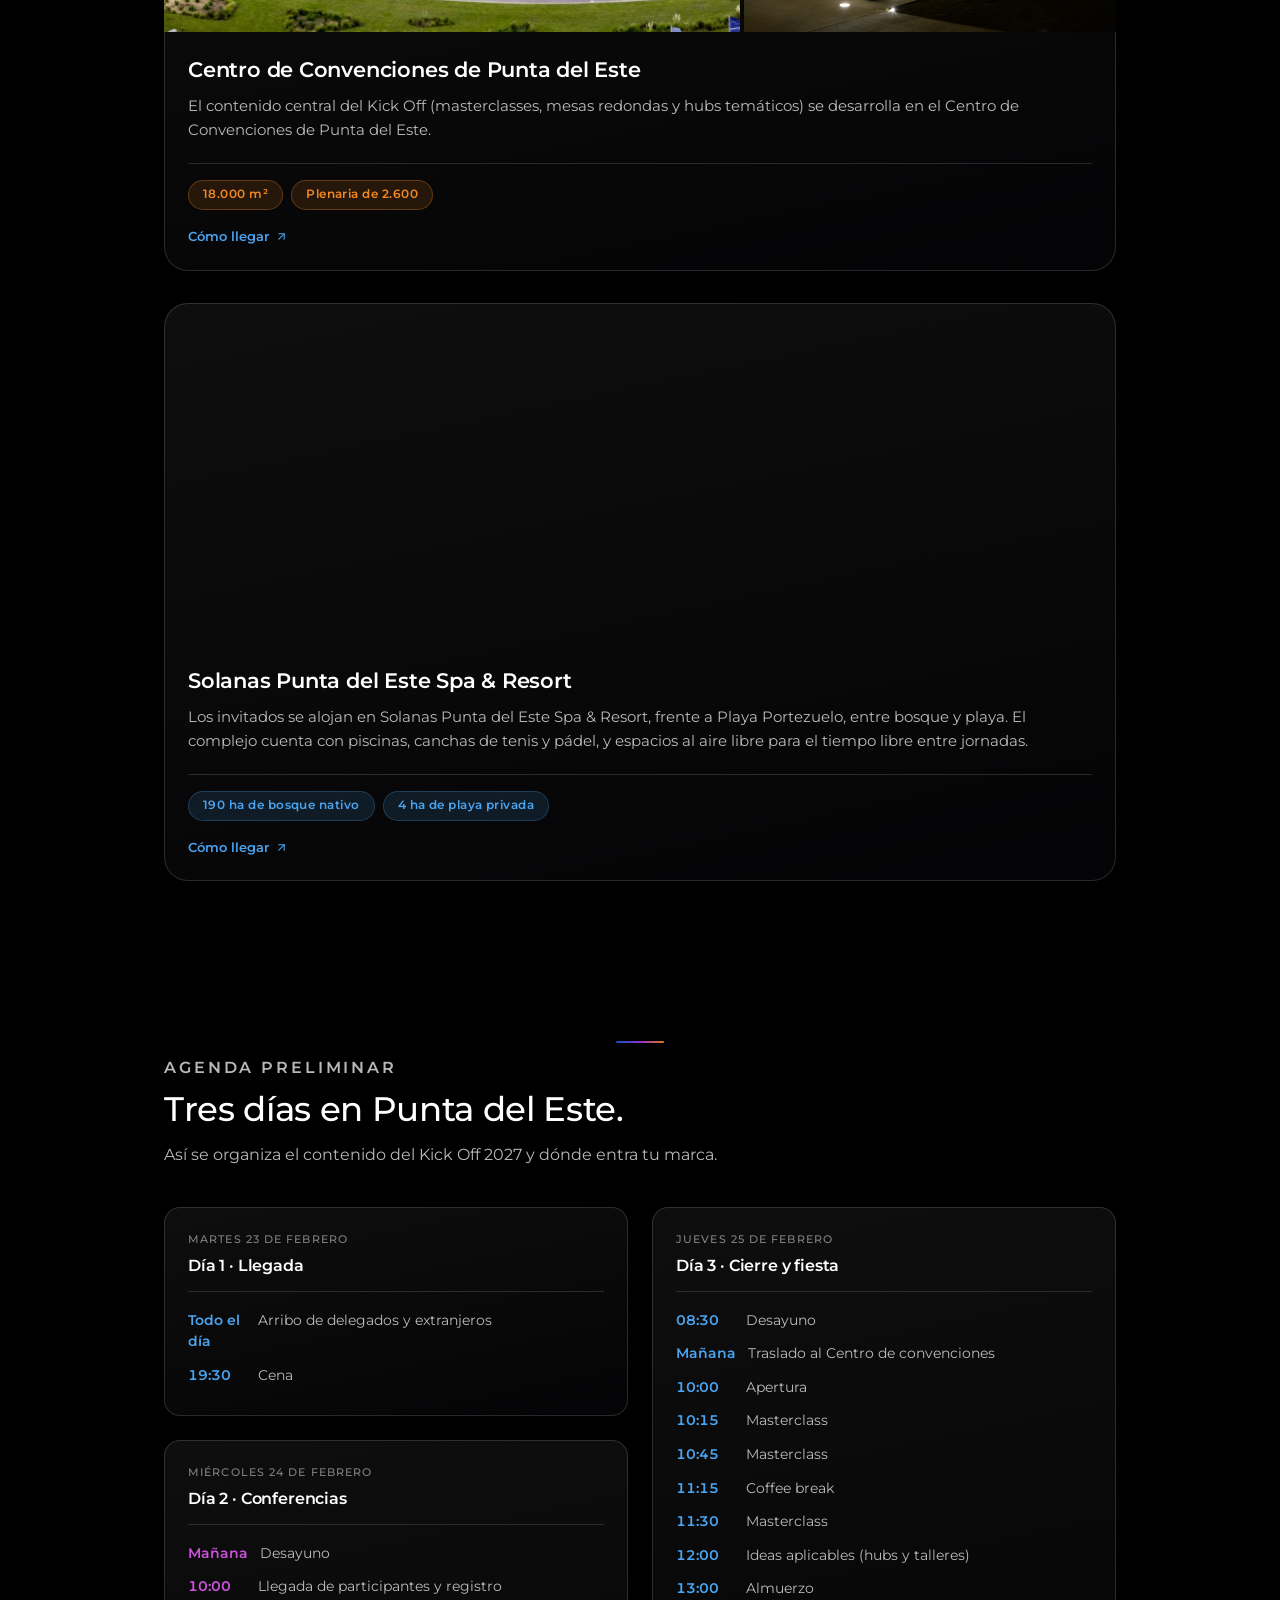
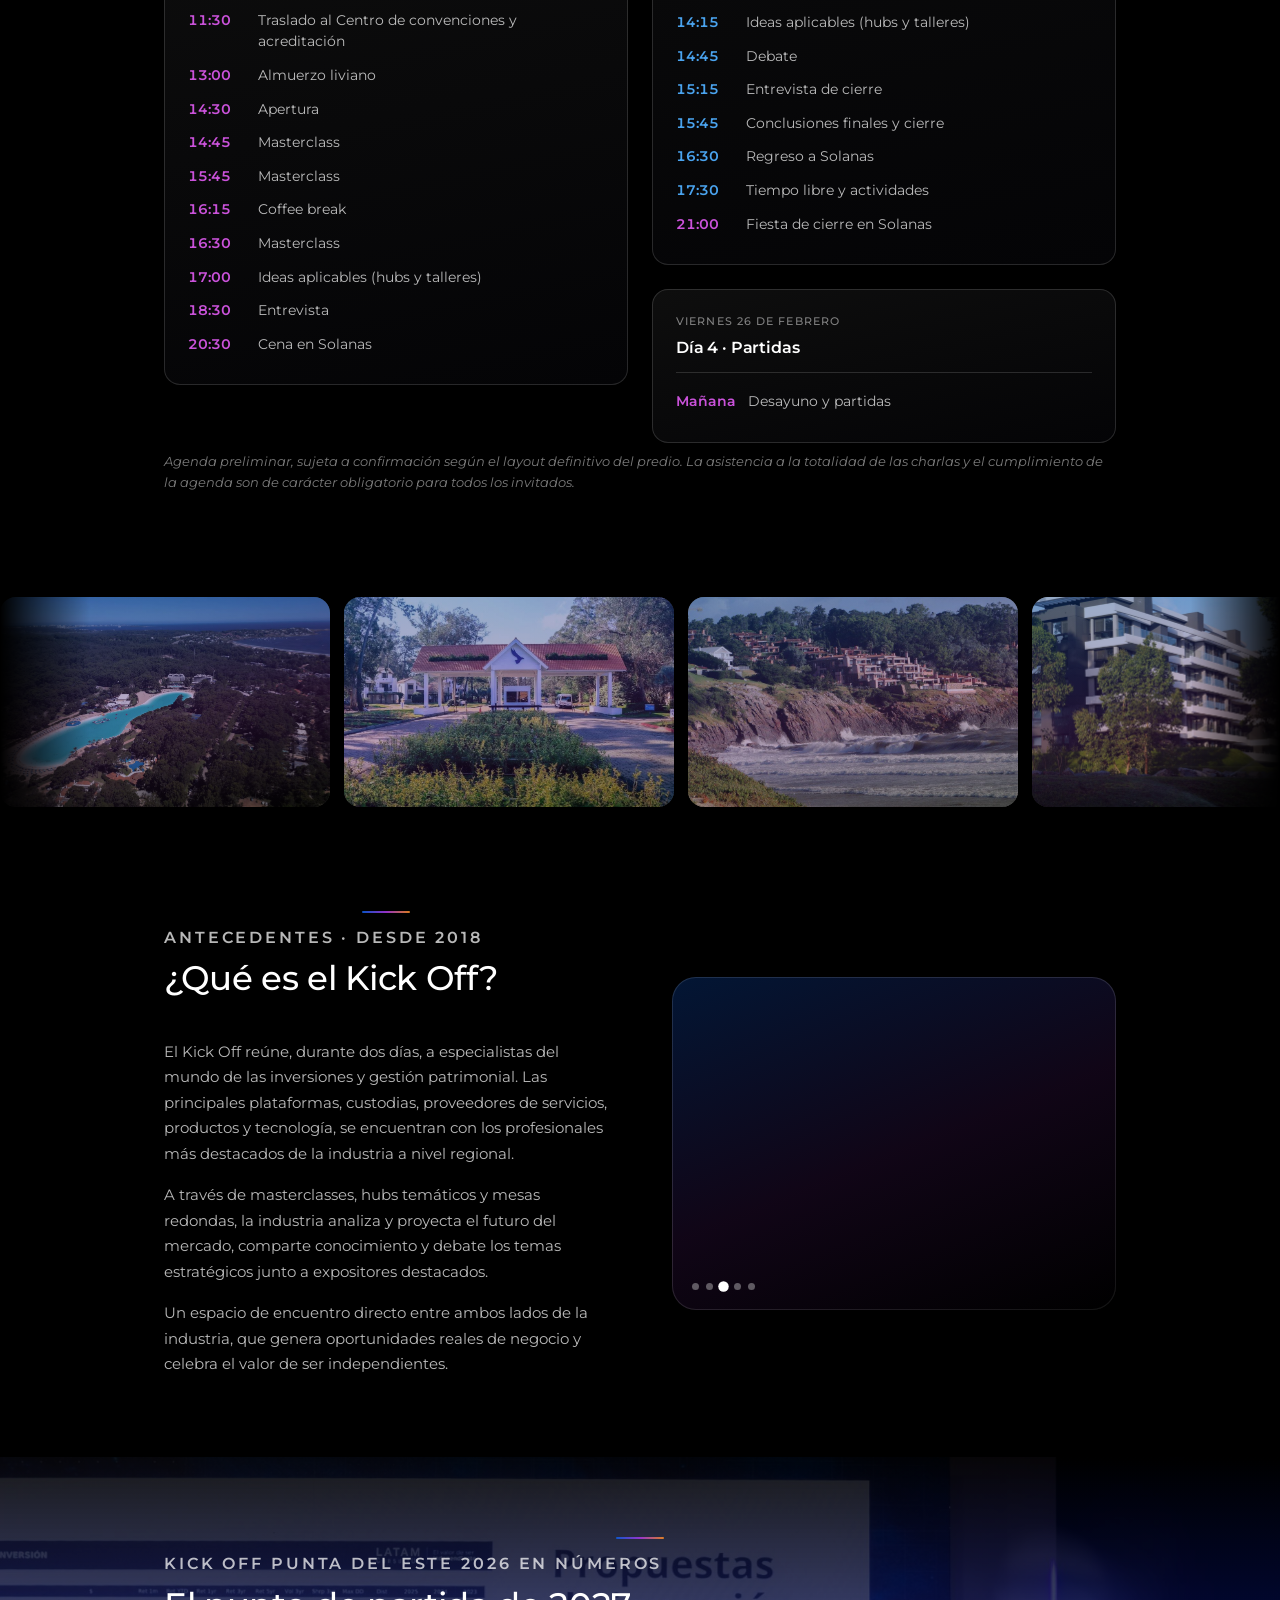
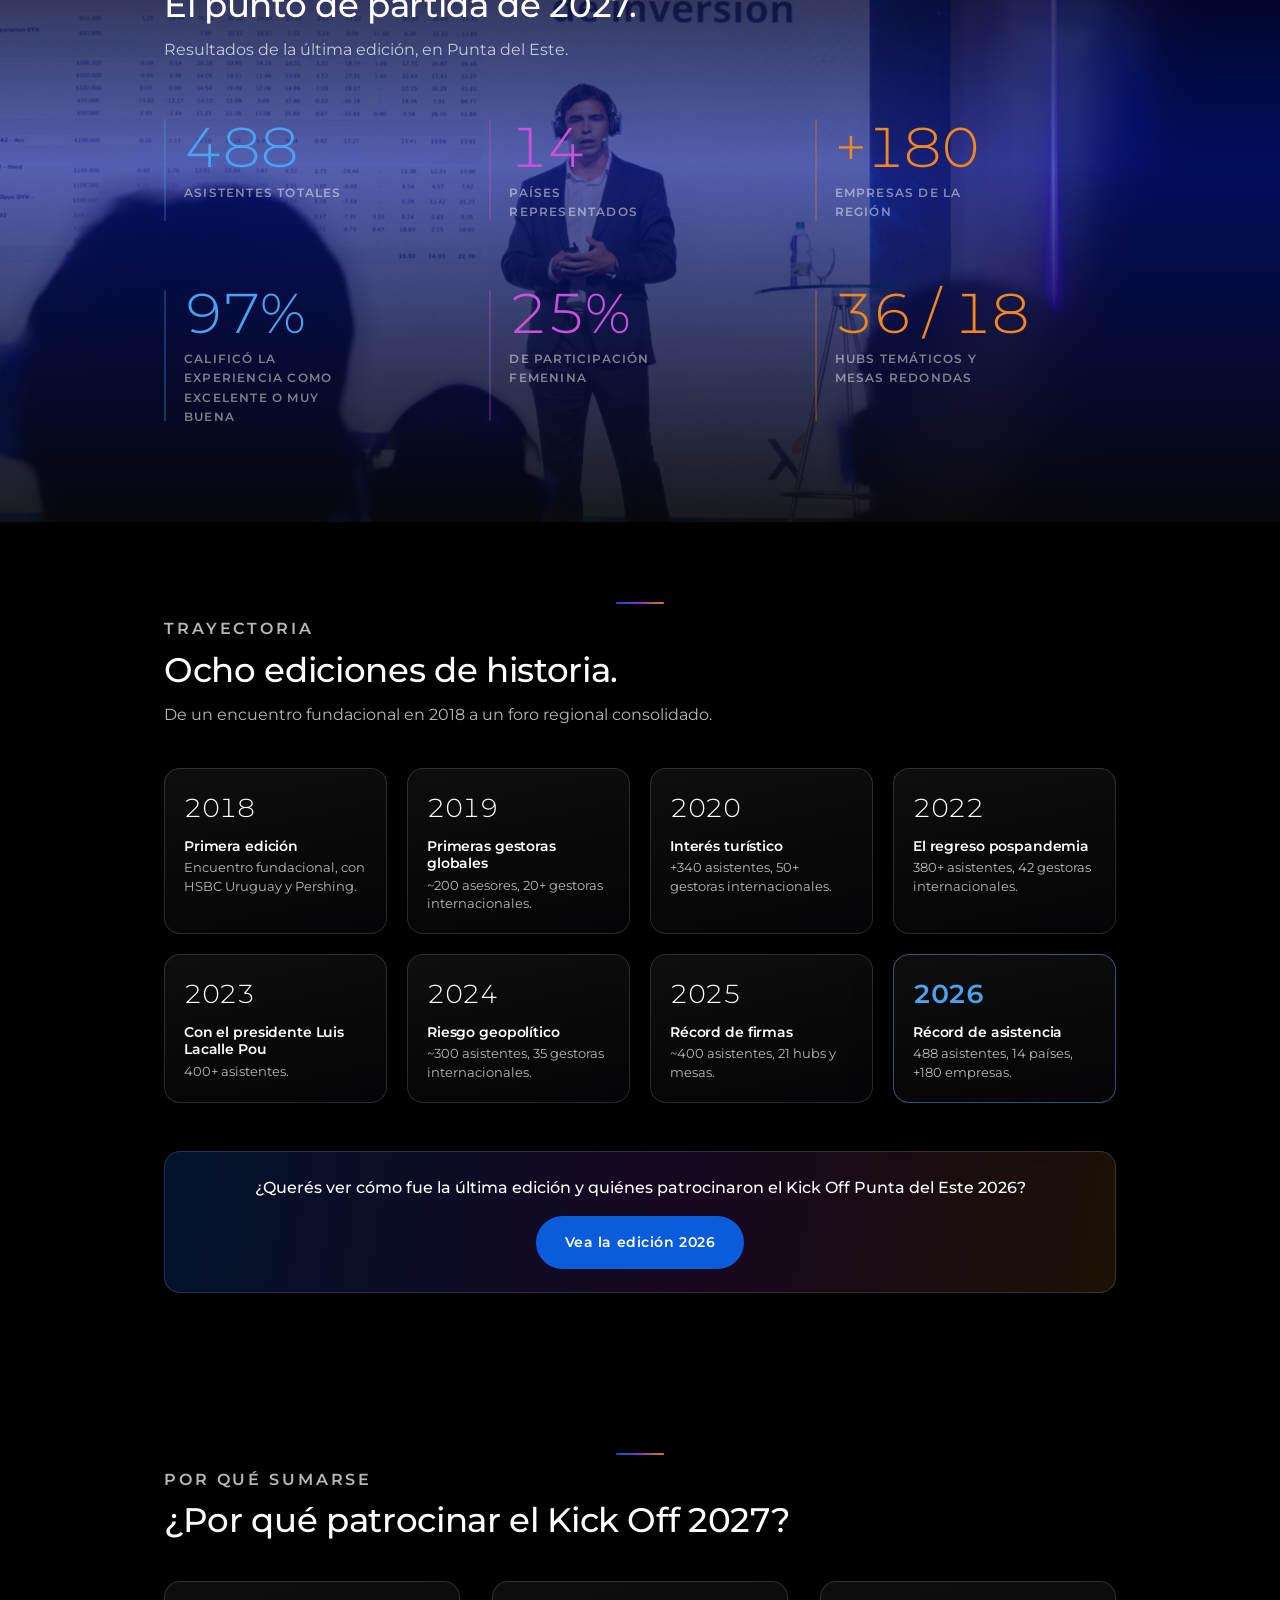
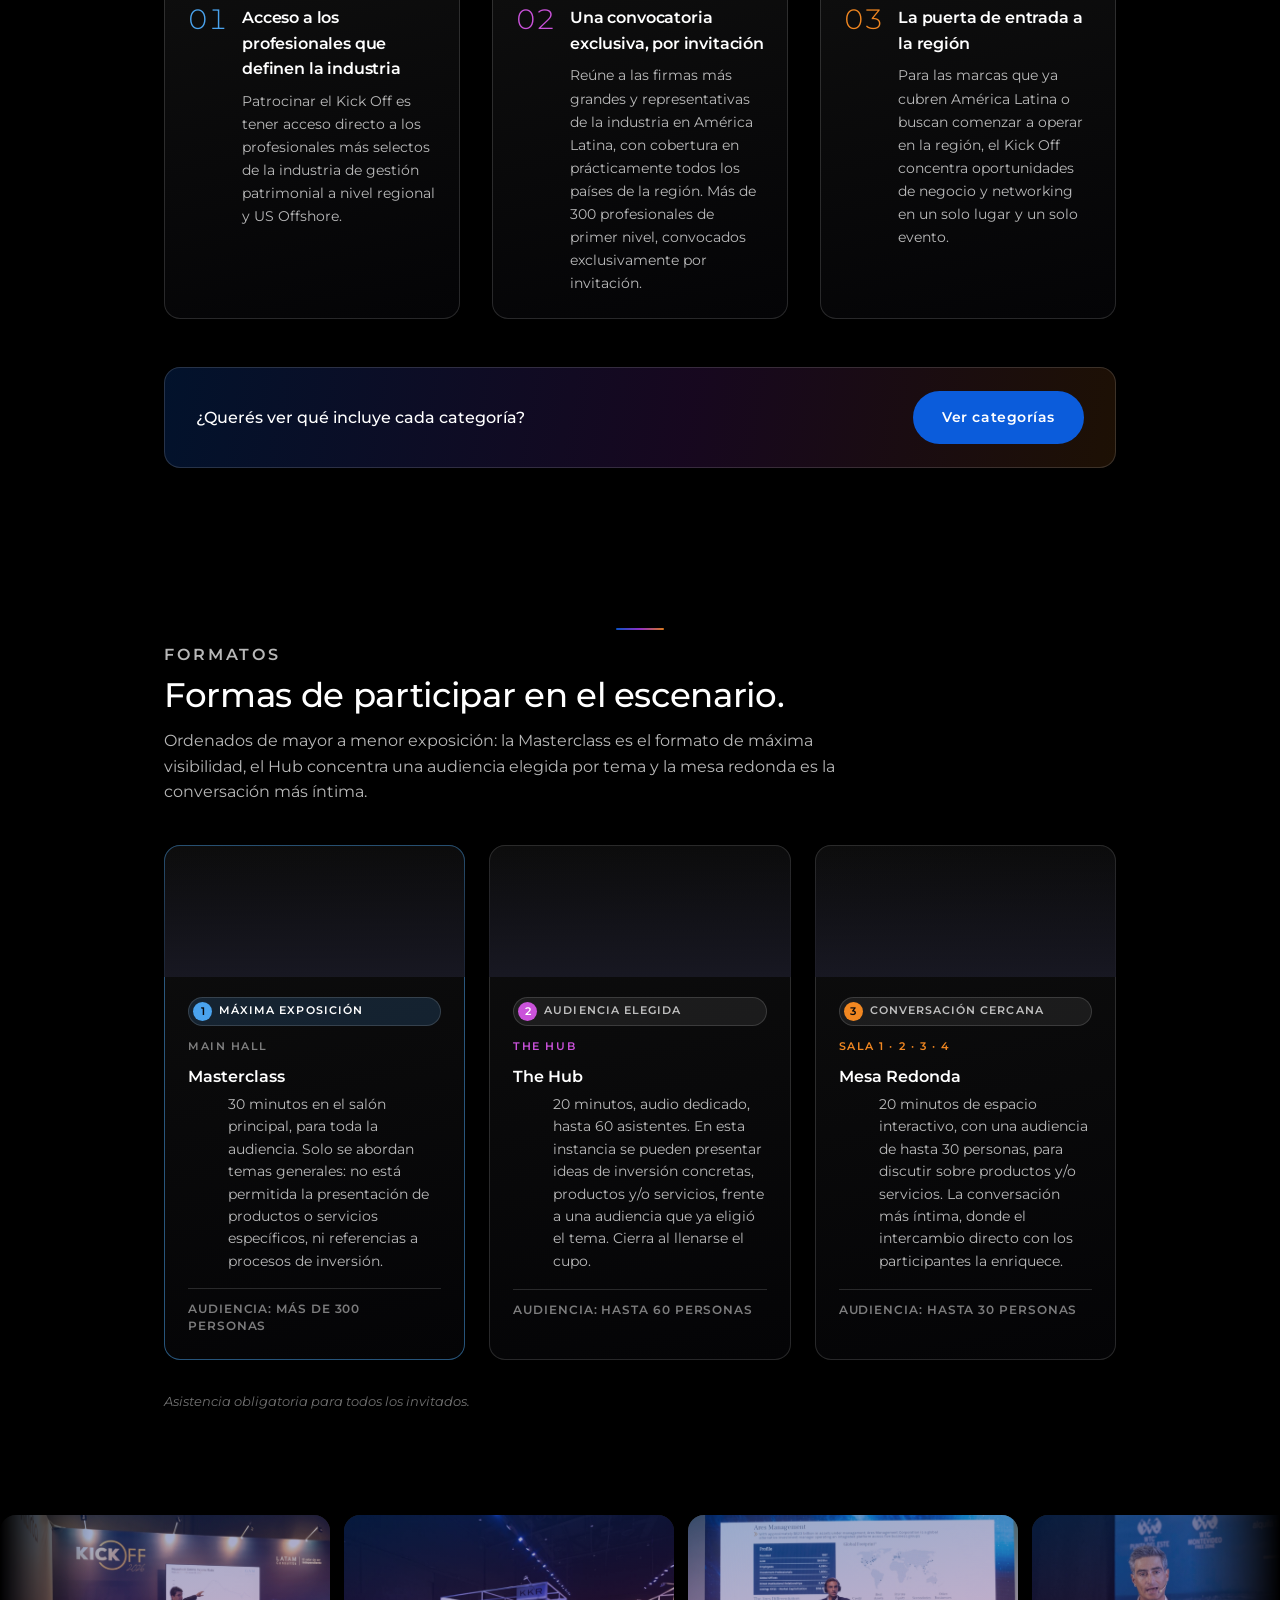
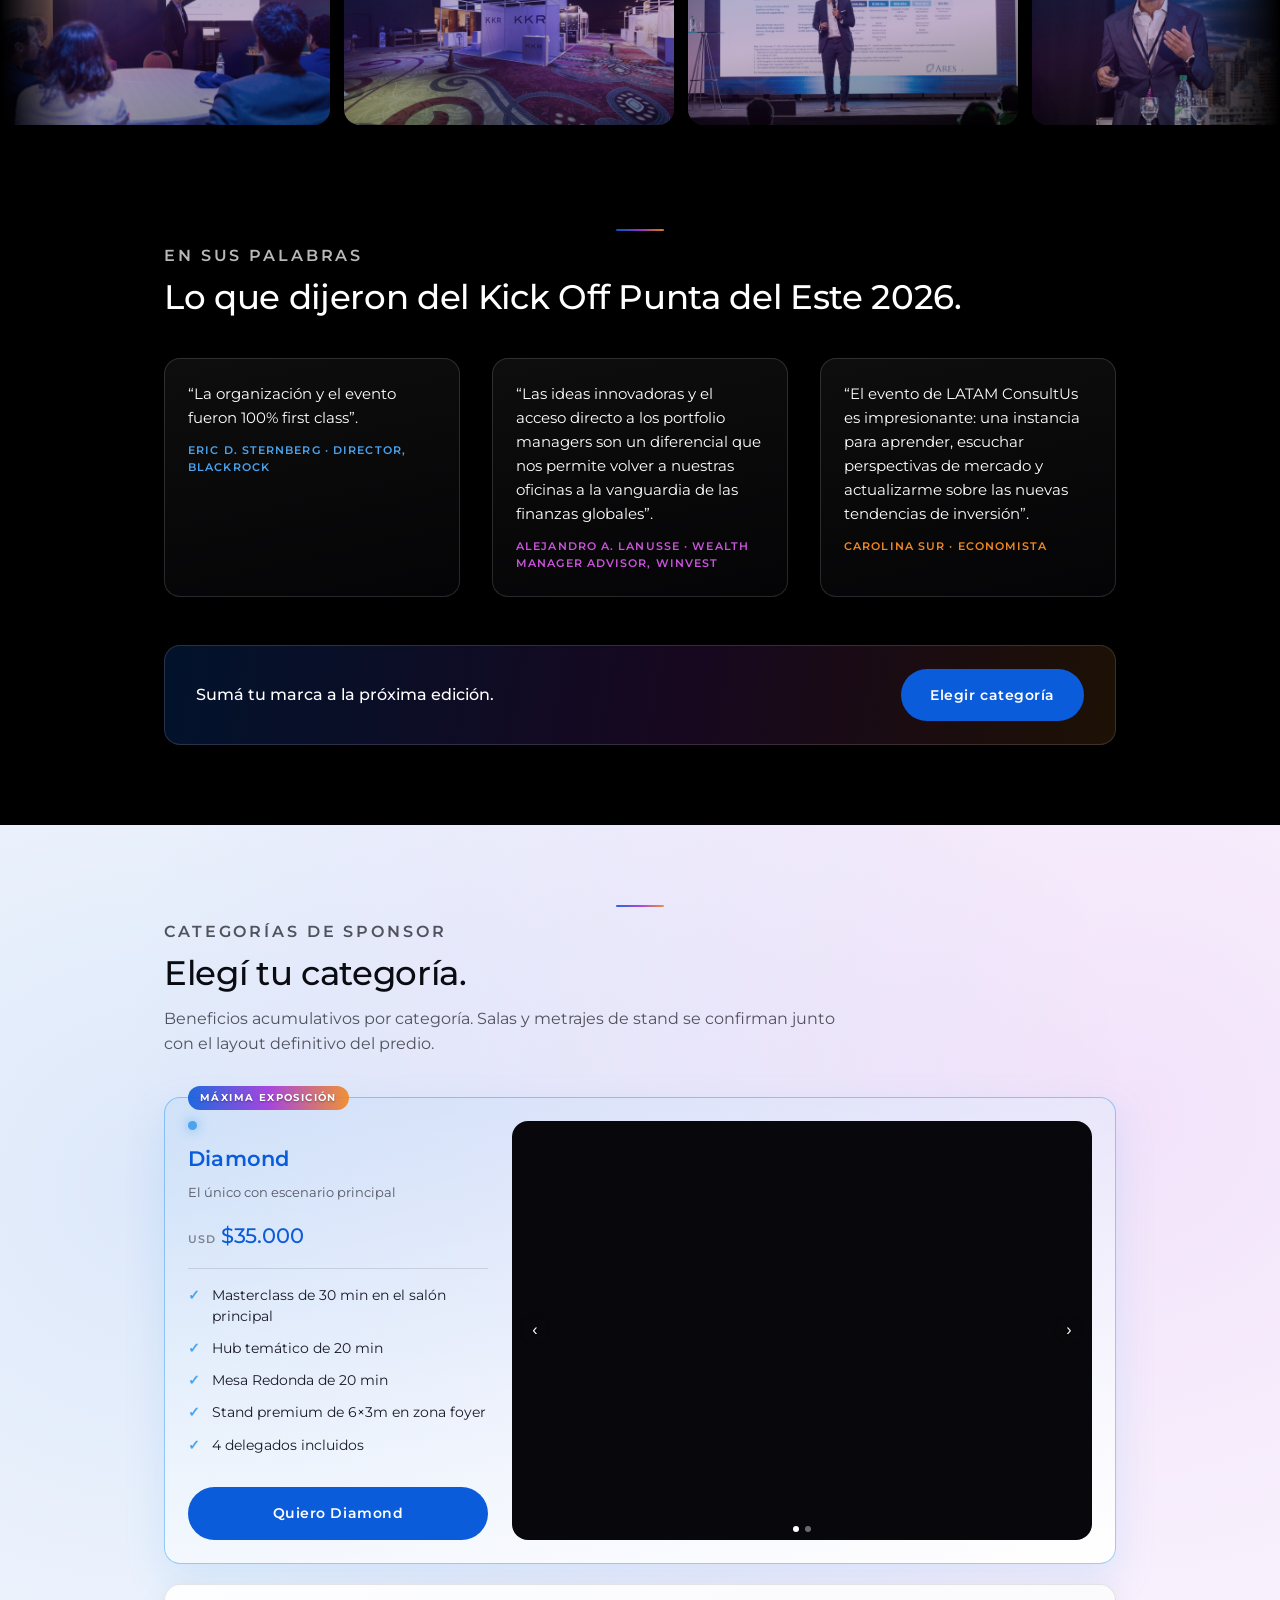
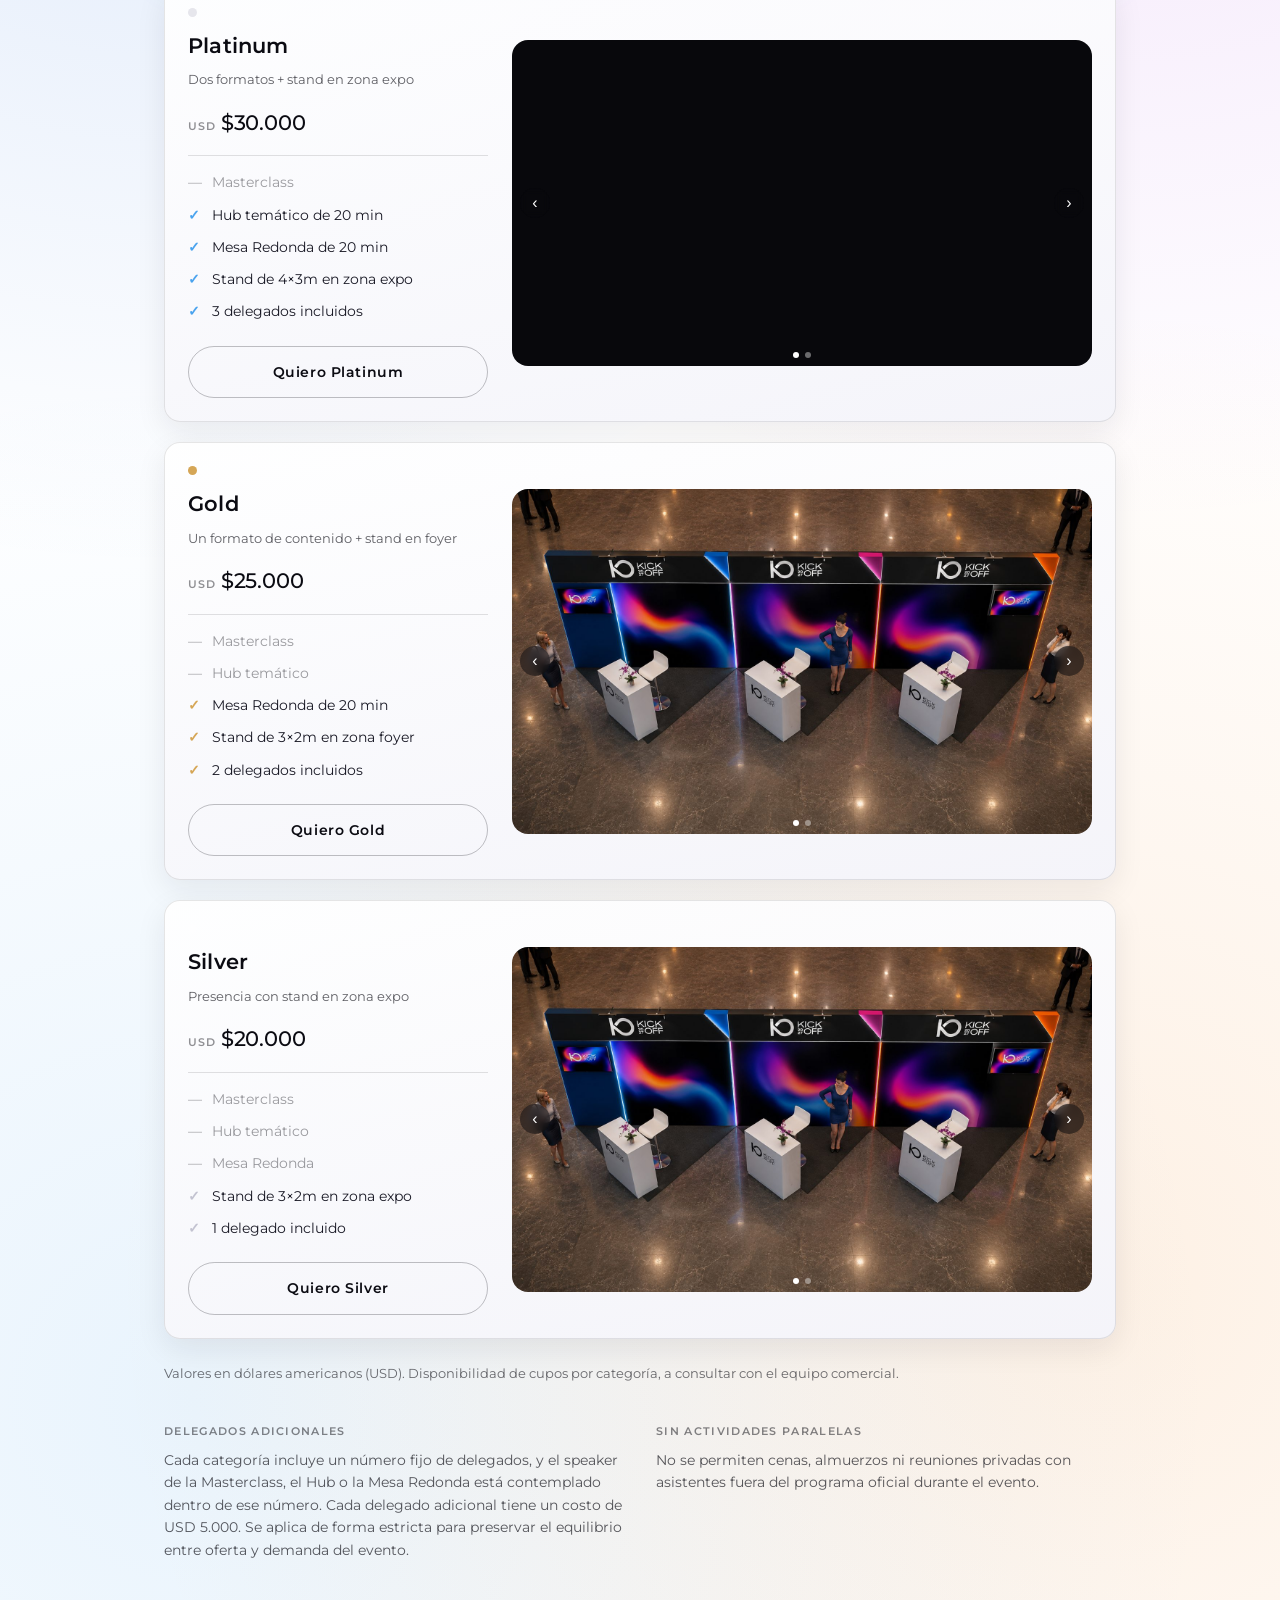
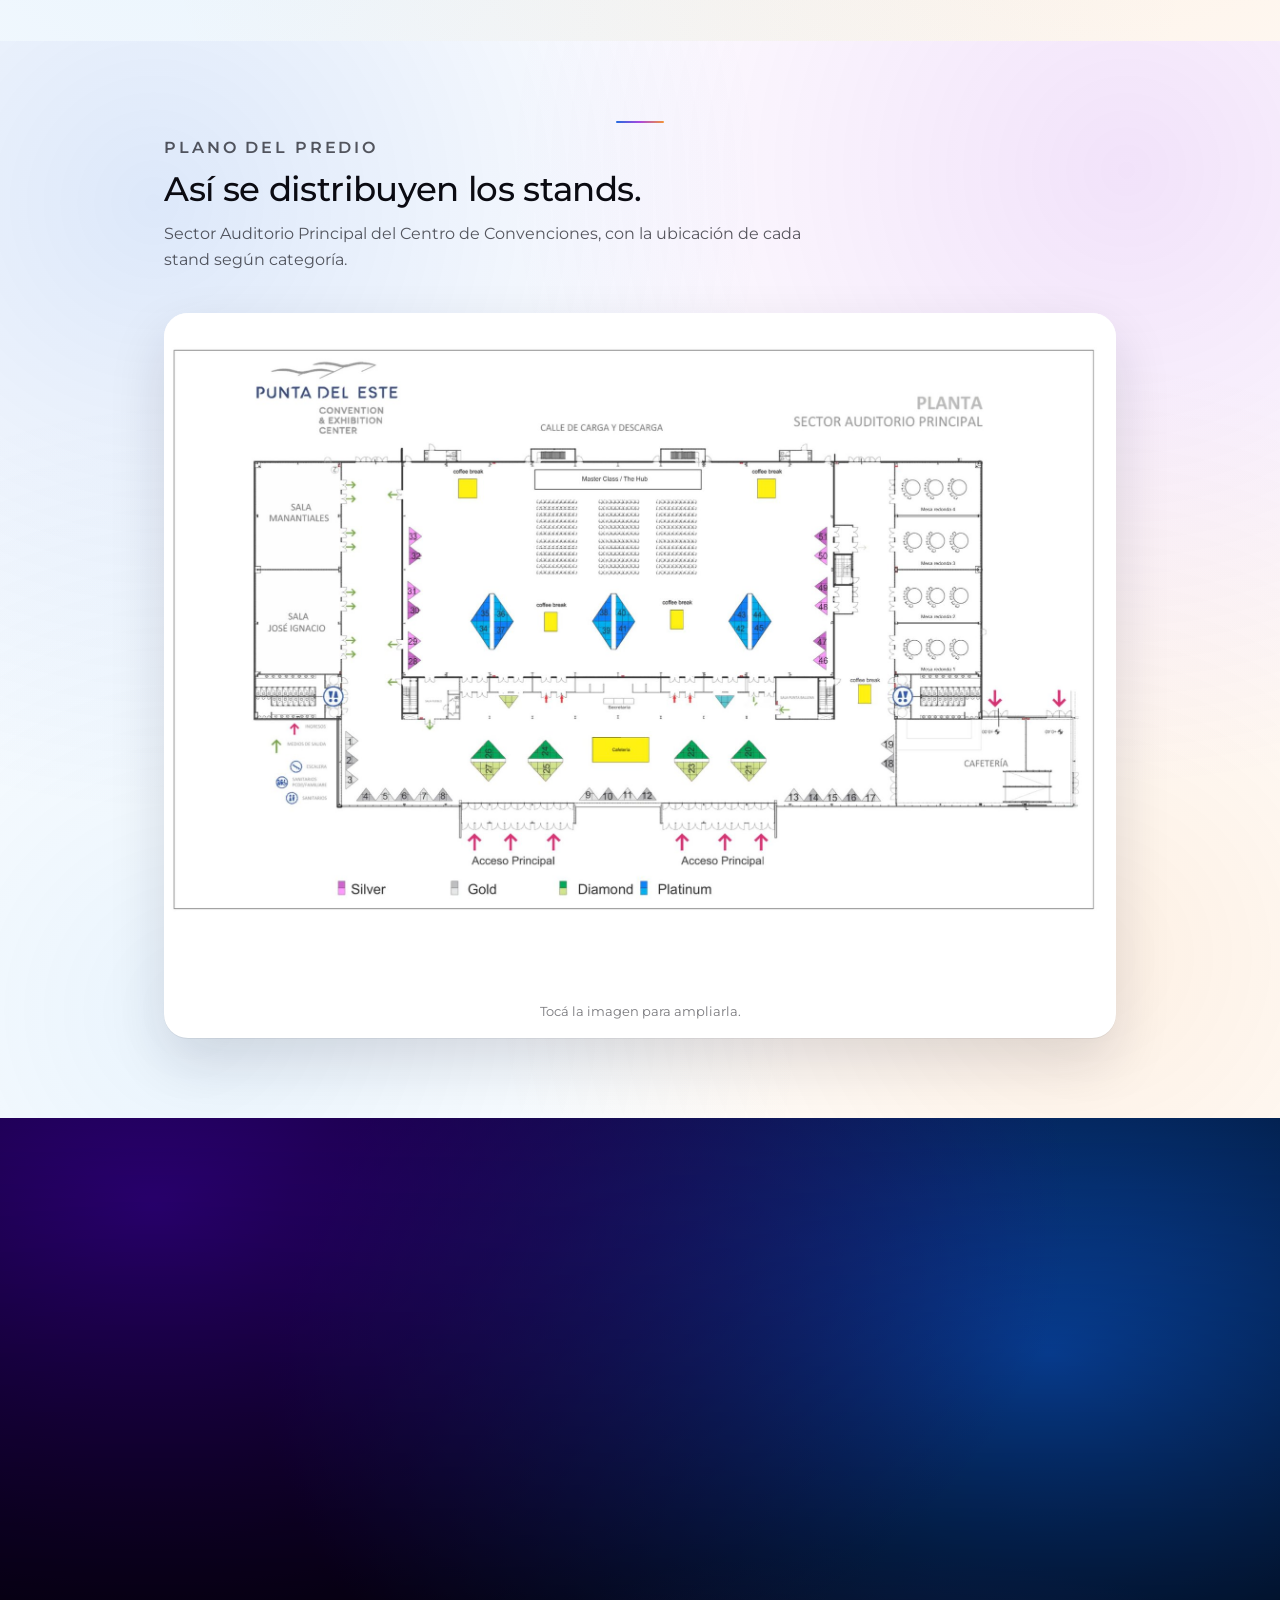
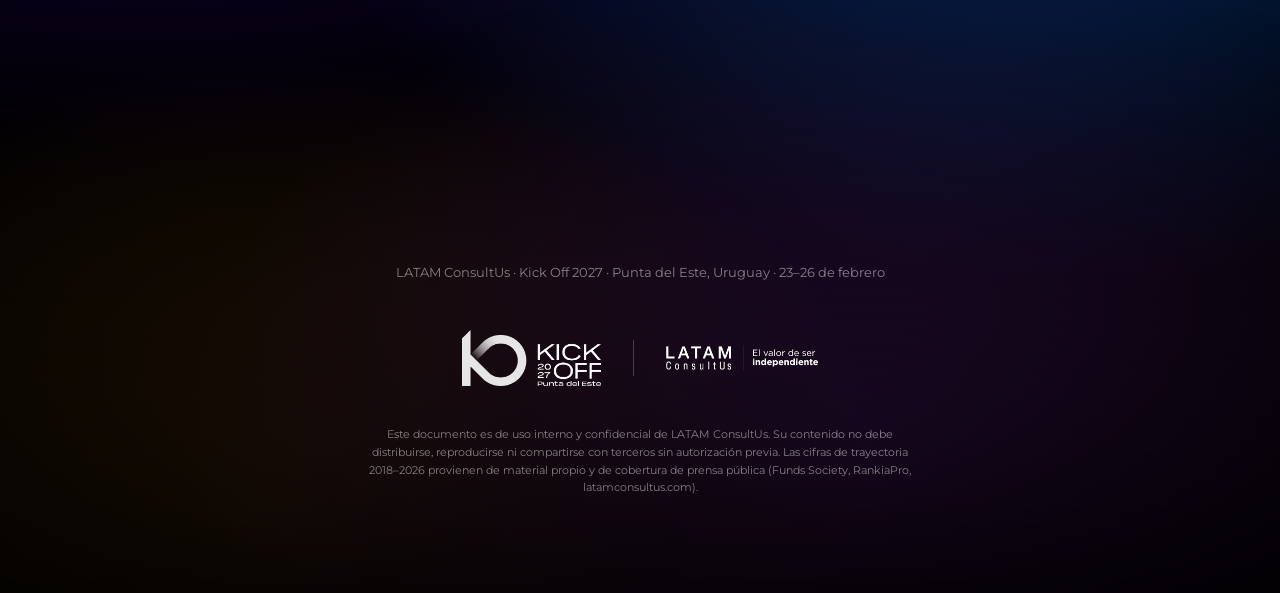
==== commit 071ef6d3: "Formatos: actualizar foto de Masterclass a masterclass-branding.jpg" ====
--- a/kickoff2027-sponsors/index.html
+++ b/kickoff2027-sponsors/index.html
@@ -8,7 +8,7 @@
 <meta name="author" content="LATAM ConsultUs">
 <meta name="theme-color" content="#08080c">
 <meta name="robots" content="noindex, nofollow">
-<link rel="icon" href="ko27-brand/logos/ko27-monogram-color.png" type="image/png">
+<link rel="icon" href="https://latamconsult-us.github.io/Web/kickoff2027-sponsors/ko27-brand/logos/ko27-monogram-color.png" type="image/png">
 
 <meta property="og:type" content="website">
 <meta property="og:title" content="Kick Off 2027 · Propuesta de sponsors · LATAM ConsultUs">
@@ -25,8 +25,8 @@
 <!-- Only the weights the CSS actually uses: 300/400/500/600/700 plus one italic. -->
 <link href="https://fonts.googleapis.com/css2?family=Montserrat:ital,wght@0,300;0,400;0,500;0,600;0,700;1,400&display=swap" rel="stylesheet">
 <!-- The two images that paint the first screen: fetch them alongside the CSS, not after it. -->
-<link rel="preload" as="image" href="ko27-brand/backgrounds/gradient-wide-01.jpg" fetchpriority="high">
-<link rel="preload" as="image" href="ko27-brand/logos/ko27-lockup-horizontal.png" fetchpriority="high">
+<link rel="preload" as="image" href="https://latamconsult-us.github.io/Web/kickoff2027-sponsors/ko27-brand/backgrounds/gradient-wide-01.jpg" fetchpriority="high">
+<link rel="preload" as="image" href="https://latamconsult-us.github.io/Web/kickoff2027-sponsors/ko27-brand/logos/ko27-lockup-horizontal.png" fetchpriority="high">
 <style>
   /* ============ KO27 design tokens (from the official Kick Off 2027 Punta del Este design system) ============ */
   :root{
@@ -729,8 +729,8 @@
     content:""; position:absolute; inset:0; z-index:2; pointer-events:none;
     background:linear-gradient(102deg, transparent 40%, rgba(255,255,255,.6) 50%, transparent 60%);
     background-size:300% 100%; background-repeat:no-repeat; background-position:150% 0;
-    -webkit-mask-image:url("ko27-brand/logos/ko27-lockup-horizontal.png");
-    mask-image:url("ko27-brand/logos/ko27-lockup-horizontal.png");
+    -webkit-mask-image:url("https://latamconsult-us.github.io/Web/kickoff2027-sponsors/ko27-brand/logos/ko27-lockup-horizontal.png");
+    mask-image:url("https://latamconsult-us.github.io/Web/kickoff2027-sponsors/ko27-brand/logos/ko27-lockup-horizontal.png");
     -webkit-mask-size:contain; mask-size:contain;
     -webkit-mask-repeat:no-repeat; mask-repeat:no-repeat;
     -webkit-mask-position:center; mask-position:center;
@@ -988,8 +988,8 @@
 </div>
 
 <nav class="sitenav" id="siteNav" aria-label="Secciones">
-  <img class="nav-mark nav-mark-dark" src="ko27-brand/logos/ko27-monogram.png" alt="Kick Off 2027" loading="lazy" decoding="async">
-  <img class="nav-mark nav-mark-light" src="ko27-brand/logos/ko27-monogram-color.png" alt="Kick Off 2027" loading="lazy" decoding="async">
+  <img class="nav-mark nav-mark-dark" src="https://latamconsult-us.github.io/Web/kickoff2027-sponsors/ko27-brand/logos/ko27-monogram.png" alt="Kick Off 2027" loading="lazy" decoding="async">
+  <img class="nav-mark nav-mark-light" src="https://latamconsult-us.github.io/Web/kickoff2027-sponsors/ko27-brand/logos/ko27-monogram-color.png" alt="Kick Off 2027" loading="lazy" decoding="async">
   <div class="links" id="navLinks">
     <span class="indicator" id="navIndicator" aria-hidden="true"></span>
     <a href="#sedes"><span class="es">Sedes</span><span class="en">Venues</span></a>
@@ -1005,15 +1005,15 @@
 <!-- HERO -->
 <header class="surface hero" id="hero">
   <!-- The still is the poster: it paints instantly, then the loop fades in over it. -->
-  <img class="mesh" src="ko27-brand/backgrounds/gradient-wide-01.jpg" alt="" aria-hidden="true">
+  <img class="mesh" src="https://latamconsult-us.github.io/Web/kickoff2027-sponsors/ko27-brand/backgrounds/gradient-wide-01.jpg" alt="" aria-hidden="true">
   <!-- The loop is a 13MB decorative enhancement: no <source> in the markup, so it costs
        nothing on first paint. JS attaches it after load, and only on fast connections. -->
   <video class="mesh mesh-video" id="heroLoop" muted loop playsinline preload="none" aria-hidden="true"
-         data-src="ko27-brand/backgrounds/gradient-loop.webm"></video>
+         data-src="https://latamconsult-us.github.io/Web/kickoff2027-sponsors/ko27-brand/backgrounds/gradient-loop.webm"></video>
   <div class="scrim"></div>
   <div class="wrap">
-    <p class="cobrand"><img src="ko27-brand/logos/latam-consultus-lockup-white.png" alt="LATAM ConsultUs"><span class="cobrand-sep" aria-hidden="true"></span><span class="es">presenta</span><span class="en">presents</span></p>
-    <span class="logo-wrap"><img class="logo" src="ko27-brand/logos/ko27-lockup-horizontal.png" alt="Kick Off 2027 · Punta del Este"></span>
+    <p class="cobrand"><img src="https://latamconsult-us.github.io/Web/kickoff2027-sponsors/ko27-brand/logos/latam-consultus-lockup-white.png" alt="LATAM ConsultUs"><span class="cobrand-sep" aria-hidden="true"></span><span class="es">presenta</span><span class="en">presents</span></p>
+    <span class="logo-wrap"><img class="logo" src="https://latamconsult-us.github.io/Web/kickoff2027-sponsors/ko27-brand/logos/ko27-lockup-horizontal.png" alt="Kick Off 2027 · Punta del Este"></span>
     <p class="eyebrow"><span class="es">Propuesta oficial de patrocinio</span><span class="en">Official sponsorship proposal</span></p>
     <h1>
       <span class="es">Juntos proyectamos el <strong>futuro</strong>.</span>
@@ -1047,8 +1047,8 @@
     <div class="venues reveal stagger">
       <article class="venue" id="venueCentro">
         <div class="venue-shots">
-          <div class="vs-a"><img src="media/sedes/centro-convenciones-aerea.jpg" alt="Vista aérea del Centro de Convenciones de Punta del Este" loading="lazy" decoding="async"></div>
-          <div class="vs-b"><img src="media/sedes/centro-convenciones-noche.jpg" alt="Centro de Convenciones de Punta del Este iluminado de noche" loading="lazy" decoding="async"></div>
+          <div class="vs-a"><img src="https://latamconsult-us.github.io/Web/kickoff2027-sponsors/media/sedes/centro-convenciones-aerea.jpg" alt="Vista aérea del Centro de Convenciones de Punta del Este" loading="lazy" decoding="async"></div>
+          <div class="vs-b"><img src="https://latamconsult-us.github.io/Web/kickoff2027-sponsors/media/sedes/centro-convenciones-noche.jpg" alt="Centro de Convenciones de Punta del Este iluminado de noche" loading="lazy" decoding="async"></div>
         </div>
         <div class="venue-body">
           <h3><span class="es">Centro de Convenciones de Punta del Este</span><span class="en">Punta del Este Convention Centre</span></h3>
@@ -1068,8 +1068,8 @@
 
       <article class="venue" id="venueSolanas">
         <div class="venue-shots">
-          <div class="vs-a"><img src="media/sedes/solanas-laguna.jpg" alt="Laguna cristalina de Solanas Vacation Club, Punta Ballena" loading="lazy" decoding="async"></div>
-          <div class="vs-b"><img src="media/sedes/solanas-complejo.jpg" alt="Complejo de Solanas frente a la laguna" loading="lazy" decoding="async"></div>
+          <div class="vs-a"><img src="https://latamconsult-us.github.io/Web/kickoff2027-sponsors/media/sedes/solanas-laguna.jpg" alt="Laguna cristalina de Solanas Vacation Club, Punta Ballena" loading="lazy" decoding="async"></div>
+          <div class="vs-b"><img src="https://latamconsult-us.github.io/Web/kickoff2027-sponsors/media/sedes/solanas-complejo.jpg" alt="Complejo de Solanas frente a la laguna" loading="lazy" decoding="async"></div>
         </div>
         <div class="venue-body">
           <h3>Solanas Punta del Este Spa & Resort</h3>
@@ -1181,7 +1181,7 @@
       </div>
       <div class="split-media">
         <div class="crossfade" id="cfAbout"
-             data-photos="media/2026/stage-wide.jpg,media/2026/expo-floor.jpg,media/2026/hub-thornburg.jpg,media/2026/auditorio-general.jpg,media/2026/auditorio-panel.jpg"
+             data-photos="https://latamconsult-us.github.io/Web/kickoff2027-sponsors/media/2026/stage-wide.jpg,https://latamconsult-us.github.io/Web/kickoff2027-sponsors/media/2026/expo-floor.jpg,https://latamconsult-us.github.io/Web/kickoff2027-sponsors/media/2026/hub-thornburg.jpg,https://latamconsult-us.github.io/Web/kickoff2027-sponsors/media/2026/auditorio-general.jpg,https://latamconsult-us.github.io/Web/kickoff2027-sponsors/media/2026/auditorio-panel.jpg"
              data-alt="Kick Off Punta del Este 2026">
           <div class="cf-dots"></div>
         </div>
@@ -1192,7 +1192,7 @@
 
 <!-- KO2026 EN NÚMEROS -->
 <section id="numeros" class="photoband">
-  <img class="bg" src="media/2026/stage-1.jpg" alt="" aria-hidden="true" data-parallax="0.10" loading="lazy" decoding="async">
+  <img class="bg" src="https://latamconsult-us.github.io/Web/kickoff2027-sponsors/media/2026/stage-1.jpg" alt="" aria-hidden="true" data-parallax="0.10" loading="lazy" decoding="async">
   <div class="scrim"></div>
   <div class="wrap">
     <div class="sec-head reveal">
@@ -1325,7 +1325,7 @@
     </div>
     <div class="formats reveal stagger">
       <div class="fmt spotlight rank-1">
-        <div class="fmt-thumb"><img src="media/2026/stage-wide.jpg" alt="Masterclass en el salón principal del Kick Off" loading="lazy" decoding="async"></div>
+        <div class="fmt-thumb"><img src="https://latamconsult-us.github.io/Web/kickoff2027-sponsors/media/2026/masterclass-branding.jpg" alt="Masterclass en el salón principal del Kick Off" loading="lazy" decoding="async"></div>
         <span class="rank-badge"><span class="rank-n">1</span><span class="es">Máxima exposición</span><span class="en">Widest reach</span></span>
         <span class="tag">Main Hall</span>
         <dt>Masterclass</dt>
@@ -1333,7 +1333,7 @@
         <p class="fmt-audience"><span class="es">Audiencia: más de 300 personas</span><span class="en">Audience: 300+ people</span></p>
       </div>
       <div class="fmt spotlight rank-2">
-        <div class="fmt-thumb"><img src="media/2026/speaker-monroe.jpg" alt="Hub temático con escenario y pantalla propia" loading="lazy" decoding="async"></div>
+        <div class="fmt-thumb"><img src="https://latamconsult-us.github.io/Web/kickoff2027-sponsors/media/2026/speaker-monroe.jpg" alt="Hub temático con escenario y pantalla propia" loading="lazy" decoding="async"></div>
         <span class="rank-badge"><span class="rank-n">2</span><span class="es">Audiencia elegida</span><span class="en">Self-selected audience</span></span>
         <span class="tag">The Hub</span>
         <dt>The Hub</dt>
@@ -1341,7 +1341,7 @@
         <p class="fmt-audience"><span class="es">Audiencia: hasta 60 personas</span><span class="en">Audience: up to 60 people</span></p>
       </div>
       <div class="fmt spotlight rank-3">
-        <div class="fmt-thumb"><img src="media/2026/hub-thornburg.jpg" alt="Mesa redonda con pantalla y discusión abierta" loading="lazy" decoding="async"></div>
+        <div class="fmt-thumb"><img src="https://latamconsult-us.github.io/Web/kickoff2027-sponsors/media/2026/hub-thornburg.jpg" alt="Mesa redonda con pantalla y discusión abierta" loading="lazy" decoding="async"></div>
         <span class="rank-badge"><span class="rank-n">3</span><span class="es">Conversación cercana</span><span class="en">Closest conversation</span></span>
         <span class="tag">Sala 1 · 2 · 3 · 4</span>
         <dt><span class="es">Mesa Redonda</span><span class="en">Round Table</span></dt>
@@ -1417,7 +1417,7 @@
         </div>
         <div class="plan-stand" data-render="diamond">
           <div class="stand-photo">
-            <img src="media/stands/diamond-1.jpg" alt="Stand Diamond" loading="lazy" decoding="async">
+            <img src="https://latamconsult-us.github.io/Web/kickoff2027-sponsors/media/stands/diamond-1.jpg" alt="Stand Diamond" loading="lazy" decoding="async">
             <button type="button" class="stand-nav prev" aria-label="Anterior">‹</button>
             <button type="button" class="stand-nav next" aria-label="Siguiente">›</button>
             <div class="stand-dots"></div>
@@ -1444,7 +1444,7 @@
         </div>
         <div class="plan-stand" data-render="platinum">
           <div class="stand-photo">
-            <img src="media/stands/platinum-1.jpg" alt="Stand Platinum" loading="lazy" decoding="async">
+            <img src="https://latamconsult-us.github.io/Web/kickoff2027-sponsors/media/stands/platinum-1.jpg" alt="Stand Platinum" loading="lazy" decoding="async">
             <button type="button" class="stand-nav prev" aria-label="Anterior">‹</button>
             <button type="button" class="stand-nav next" aria-label="Siguiente">›</button>
             <div class="stand-dots"></div>
@@ -1471,7 +1471,7 @@
         </div>
         <div class="plan-stand" data-render="goldsilver">
           <div class="stand-photo">
-            <img src="media/stands/goldsilver-1.jpg" alt="Stand Gold" loading="lazy" decoding="async">
+            <img src="https://latamconsult-us.github.io/Web/kickoff2027-sponsors/media/stands/goldsilver-1.jpg" alt="Stand Gold" loading="lazy" decoding="async">
             <button type="button" class="stand-nav prev" aria-label="Anterior">‹</button>
             <button type="button" class="stand-nav next" aria-label="Siguiente">›</button>
             <div class="stand-dots"></div>
@@ -1498,7 +1498,7 @@
         </div>
         <div class="plan-stand" data-render="goldsilver">
           <div class="stand-photo">
-            <img src="media/stands/goldsilver-1.jpg" alt="Stand Silver" loading="lazy" decoding="async">
+            <img src="https://latamconsult-us.github.io/Web/kickoff2027-sponsors/media/stands/goldsilver-1.jpg" alt="Stand Silver" loading="lazy" decoding="async">
             <button type="button" class="stand-nav prev" aria-label="Anterior">‹</button>
             <button type="button" class="stand-nav next" aria-label="Siguiente">›</button>
             <div class="stand-dots"></div>
@@ -1534,8 +1534,8 @@
       <p><span class="es">Sector Auditorio Principal del Centro de Convenciones, con la ubicación de cada stand según categoría.</span><span class="en">Main Auditorium area of the Convention Centre, showing each tier's stand location.</span></p>
     </div>
     <figure class="plano-fig reveal" id="planoFig">
-      <img class="es" src="media/plano/plano-auditorio-principal-es.jpg" alt="Plano del sector Auditorio Principal, Centro de Convenciones de Punta del Este" loading="lazy" decoding="async">
-      <img class="en block" src="media/plano/plano-auditorio-principal-en.jpg" alt="Floor plan of the Main Auditorium area, Punta del Este Convention Centre" loading="lazy" decoding="async">
+      <img class="es" src="https://latamconsult-us.github.io/Web/kickoff2027-sponsors/media/plano/plano-auditorio-principal-es.jpg" alt="Plano del sector Auditorio Principal, Centro de Convenciones de Punta del Este" loading="lazy" decoding="async">
+      <img class="en block" src="https://latamconsult-us.github.io/Web/kickoff2027-sponsors/media/plano/plano-auditorio-principal-en.jpg" alt="Floor plan of the Main Auditorium area, Punta del Este Convention Centre" loading="lazy" decoding="async">
       <figcaption><span class="es">Tocá la imagen para ampliarla.</span><span class="en">Tap the image to enlarge it.</span></figcaption>
     </figure>
   </div>
@@ -1543,7 +1543,7 @@
 
 <!-- CONTACTO -->
 <footer class="surface closing" id="contacto">
-  <img class="mesh" src="ko27-brand/backgrounds/gradient-wide-03.jpg" alt="" aria-hidden="true" loading="lazy" decoding="async">
+  <img class="mesh" src="https://latamconsult-us.github.io/Web/kickoff2027-sponsors/ko27-brand/backgrounds/gradient-wide-03.jpg" alt="" aria-hidden="true" loading="lazy" decoding="async">
   <div class="scrim"></div>
   <div class="wrap">
     <div class="sec-head reveal">
@@ -1590,9 +1590,9 @@
       <span class="en">LATAM ConsultUs · Kick Off 2027 · Punta del Este, Uruguay · February 23–26</span>
     </p>
     <div class="closing-marks">
-      <img class="cm-ko" src="ko27-brand/logos/ko27-lockup-horizontal.png" alt="Kick Off 2027 · Punta del Este" loading="lazy" decoding="async">
+      <img class="cm-ko" src="https://latamconsult-us.github.io/Web/kickoff2027-sponsors/ko27-brand/logos/ko27-lockup-horizontal.png" alt="Kick Off 2027 · Punta del Este" loading="lazy" decoding="async">
       <span class="cm-sep" aria-hidden="true"></span>
-      <img class="cm-latam" src="ko27-brand/logos/latam-consultus-lockup-white.png" alt="LATAM ConsultUs" loading="lazy" decoding="async">
+      <img class="cm-latam" src="https://latamconsult-us.github.io/Web/kickoff2027-sponsors/ko27-brand/logos/latam-consultus-lockup-white.png" alt="LATAM ConsultUs" loading="lazy" decoding="async">
     </div>
     <p class="disclaimer">
       <span class="es">Este documento es de uso interno y confidencial de LATAM ConsultUs. Su contenido no debe distribuirse, reproducirse ni compartirse con terceros sin autorización previa. Las cifras de trayectoria 2018–2026 provienen de material propio y de cobertura de prensa pública (Funds Society, RankiaPro, latamconsultus.com).</span>
@@ -1804,19 +1804,19 @@
   /* ---------- Photo marquees: the list is duplicated so translateX(-50%) loops seamlessly ---------- */
   var MARQUEE_SETS = {
     marqueeTop: [
-      'media/sedes/solanas-laguna-aerea.jpg', 'media/sedes/solanas-entrada.jpg', 'media/sedes/solanas-costa.jpg',
-      'media/sedes/solanas-edificio.jpg', 'media/sedes/solanas-playa-piletas.jpg', 'media/sedes/solanas-interior.jpg',
-      'media/sedes/solanas-pileta-puente.jpg', 'media/sedes/solanas-canchas.jpg', 'media/sedes/solanas-complejo.jpg',
-      'media/sedes/solanas-tenis.jpg', 'media/sedes/solanas-gimnasio.jpg', 'media/sedes/solanas-restaurante.jpg'
+      'https://latamconsult-us.github.io/Web/kickoff2027-sponsors/media/sedes/solanas-laguna-aerea.jpg', 'https://latamconsult-us.github.io/Web/kickoff2027-sponsors/media/sedes/solanas-entrada.jpg', 'https://latamconsult-us.github.io/Web/kickoff2027-sponsors/media/sedes/solanas-costa.jpg',
+      'https://latamconsult-us.github.io/Web/kickoff2027-sponsors/media/sedes/solanas-edificio.jpg', 'https://latamconsult-us.github.io/Web/kickoff2027-sponsors/media/sedes/solanas-playa-piletas.jpg', 'https://latamconsult-us.github.io/Web/kickoff2027-sponsors/media/sedes/solanas-interior.jpg',
+      'https://latamconsult-us.github.io/Web/kickoff2027-sponsors/media/sedes/solanas-pileta-puente.jpg', 'https://latamconsult-us.github.io/Web/kickoff2027-sponsors/media/sedes/solanas-canchas.jpg', 'https://latamconsult-us.github.io/Web/kickoff2027-sponsors/media/sedes/solanas-complejo.jpg',
+      'https://latamconsult-us.github.io/Web/kickoff2027-sponsors/media/sedes/solanas-tenis.jpg', 'https://latamconsult-us.github.io/Web/kickoff2027-sponsors/media/sedes/solanas-gimnasio.jpg', 'https://latamconsult-us.github.io/Web/kickoff2027-sponsors/media/sedes/solanas-restaurante.jpg'
     ],
     marqueeMid: [
-      'media/2026/hub-roundtable-3.jpg', 'media/2026/stand-kkr.jpg', 'media/2026/masterclass-ares.jpg',
-      'media/2025/masterclass-wtc.jpg', 'media/2026/expo-floor-aerial.jpg', 'media/2026/masterclass-panel.jpg',
-      'media/2026/stage-wide.jpg', 'media/2026/hub-roundtable-1.jpg', 'media/2026/activation.jpg',
-      'media/2026/masterclass-portugal.jpg', 'media/2025/masterclass-bramshill.jpg', 'media/2026/hub-roundtable-4.jpg',
-      'media/2026/speaker-monroe.jpg', 'media/2026/masterclass-mg-team.jpg', 'media/2026/masterclass-larrainvial.jpg',
-      'media/2026/activation-2.jpg', 'media/2026/expo-floor.jpg', 'media/2026/masterclass-ab.jpg',
-      'media/2026/hub-roundtable-2.jpg', 'media/2026/masterclass-wide2.jpg'
+      'https://latamconsult-us.github.io/Web/kickoff2027-sponsors/media/2026/hub-roundtable-3.jpg', 'https://latamconsult-us.github.io/Web/kickoff2027-sponsors/media/2026/stand-kkr.jpg', 'https://latamconsult-us.github.io/Web/kickoff2027-sponsors/media/2026/masterclass-ares.jpg',
+      'https://latamconsult-us.github.io/Web/kickoff2027-sponsors/media/2025/masterclass-wtc.jpg', 'https://latamconsult-us.github.io/Web/kickoff2027-sponsors/media/2026/expo-floor-aerial.jpg', 'https://latamconsult-us.github.io/Web/kickoff2027-sponsors/media/2026/masterclass-panel.jpg',
+      'https://latamconsult-us.github.io/Web/kickoff2027-sponsors/media/2026/stage-wide.jpg', 'https://latamconsult-us.github.io/Web/kickoff2027-sponsors/media/2026/hub-roundtable-1.jpg', 'https://latamconsult-us.github.io/Web/kickoff2027-sponsors/media/2026/activation.jpg',
+      'https://latamconsult-us.github.io/Web/kickoff2027-sponsors/media/2026/masterclass-portugal.jpg', 'https://latamconsult-us.github.io/Web/kickoff2027-sponsors/media/2025/masterclass-bramshill.jpg', 'https://latamconsult-us.github.io/Web/kickoff2027-sponsors/media/2026/hub-roundtable-4.jpg',
+      'https://latamconsult-us.github.io/Web/kickoff2027-sponsors/media/2026/speaker-monroe.jpg', 'https://latamconsult-us.github.io/Web/kickoff2027-sponsors/media/2026/masterclass-mg-team.jpg', 'https://latamconsult-us.github.io/Web/kickoff2027-sponsors/media/2026/masterclass-larrainvial.jpg',
+      'https://latamconsult-us.github.io/Web/kickoff2027-sponsors/media/2026/activation-2.jpg', 'https://latamconsult-us.github.io/Web/kickoff2027-sponsors/media/2026/expo-floor.jpg', 'https://latamconsult-us.github.io/Web/kickoff2027-sponsors/media/2026/masterclass-ab.jpg',
+      'https://latamconsult-us.github.io/Web/kickoff2027-sponsors/media/2026/hub-roundtable-2.jpg', 'https://latamconsult-us.github.io/Web/kickoff2027-sponsors/media/2026/masterclass-wide2.jpg'
     ]
   };
   Object.keys(MARQUEE_SETS).forEach(function (id) {
@@ -1879,9 +1879,9 @@
   /* ---------- Stand photo per pricing card: a tiny carousel with its own prev/next arrows.
        Clicking the photo itself still opens the shared lightbox for a bigger look. ---------- */
   var STAND_RENDERS = {
-    diamond: ['media/stands/diamond-1.jpg', 'media/stands/diamond-2.jpg'],
-    platinum: ['media/stands/platinum-1.jpg', 'media/stands/platinum-2.jpg'],
-    goldsilver: ['media/stands/goldsilver-1.jpg', 'media/stands/goldsilver-2.jpg']
+    diamond: ['https://latamconsult-us.github.io/Web/kickoff2027-sponsors/media/stands/diamond-1.jpg', 'https://latamconsult-us.github.io/Web/kickoff2027-sponsors/media/stands/diamond-2.jpg'],
+    platinum: ['https://latamconsult-us.github.io/Web/kickoff2027-sponsors/media/stands/platinum-1.jpg', 'https://latamconsult-us.github.io/Web/kickoff2027-sponsors/media/stands/platinum-2.jpg'],
+    goldsilver: ['https://latamconsult-us.github.io/Web/kickoff2027-sponsors/media/stands/goldsilver-1.jpg', 'https://latamconsult-us.github.io/Web/kickoff2027-sponsors/media/stands/goldsilver-2.jpg']
   };
   document.querySelectorAll('.plan-stand').forEach(function (card) {
     var photos = STAND_RENDERS[card.getAttribute('data-render')];
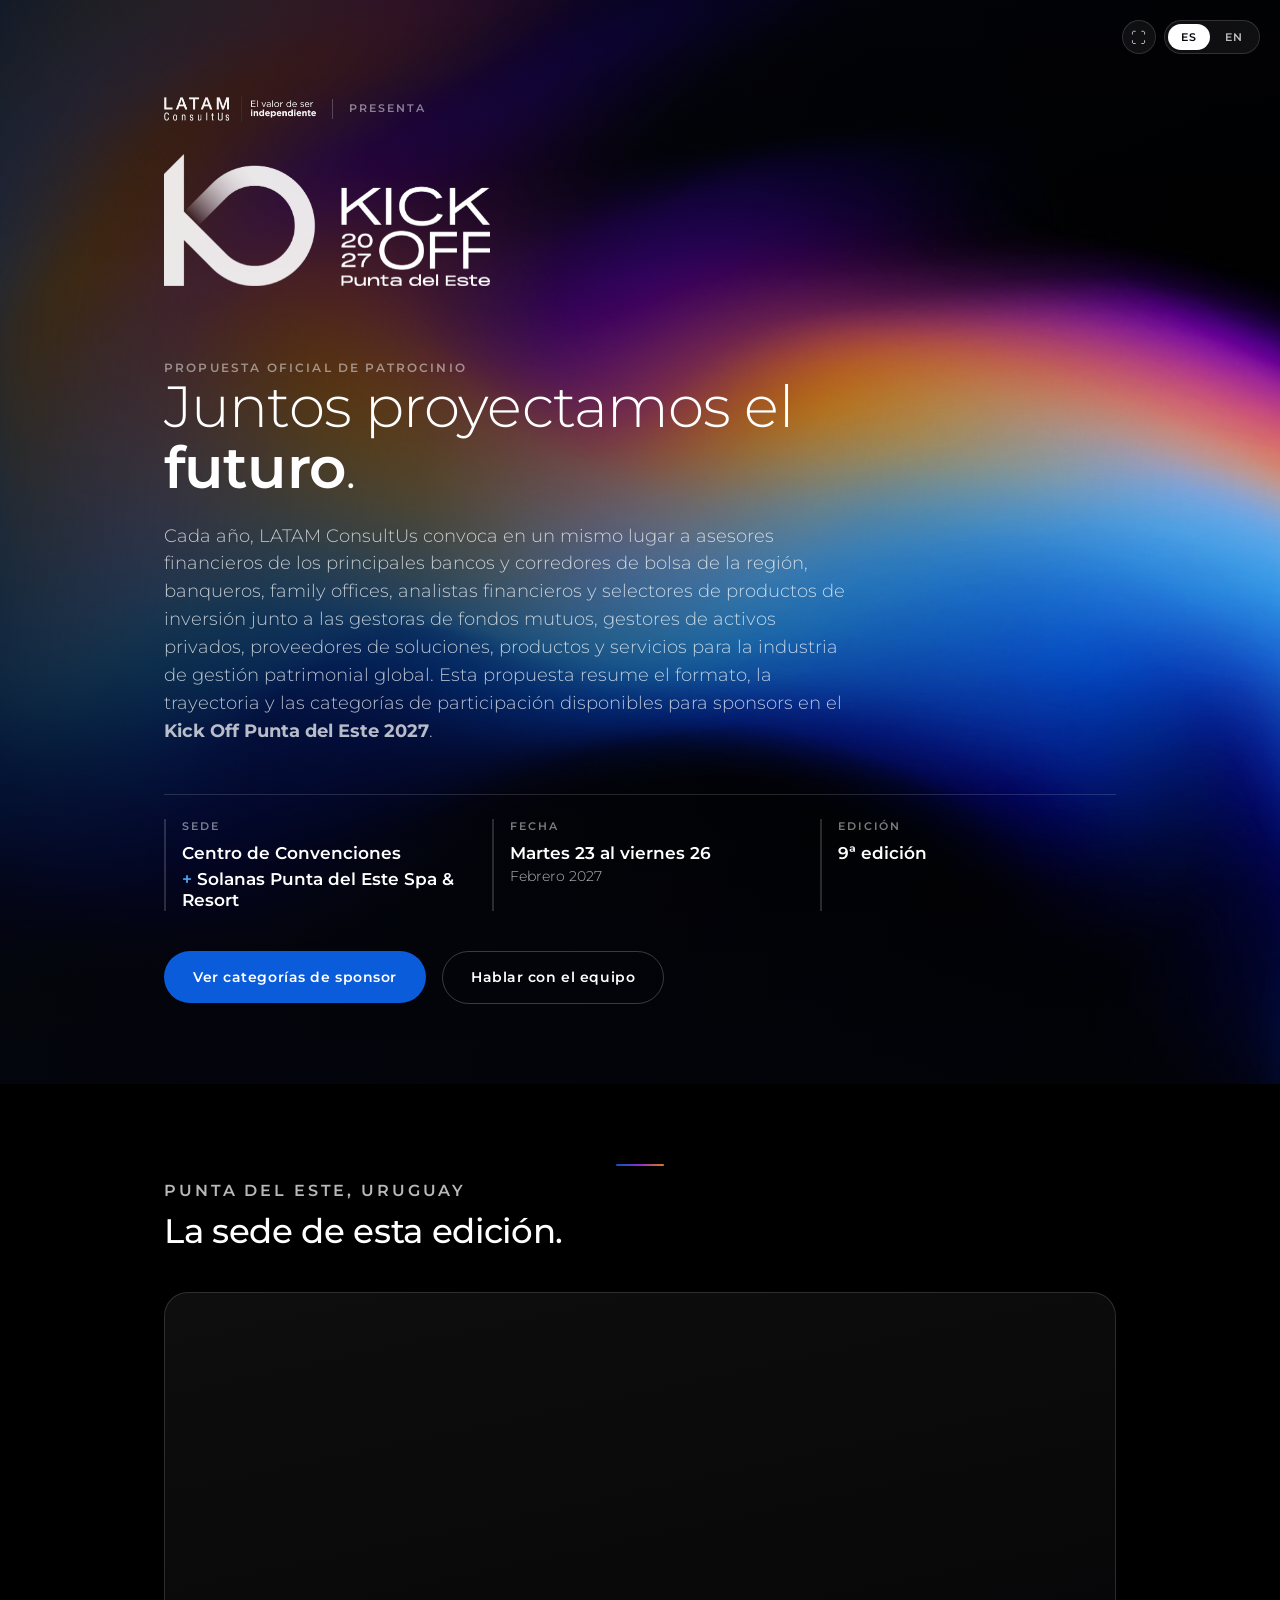
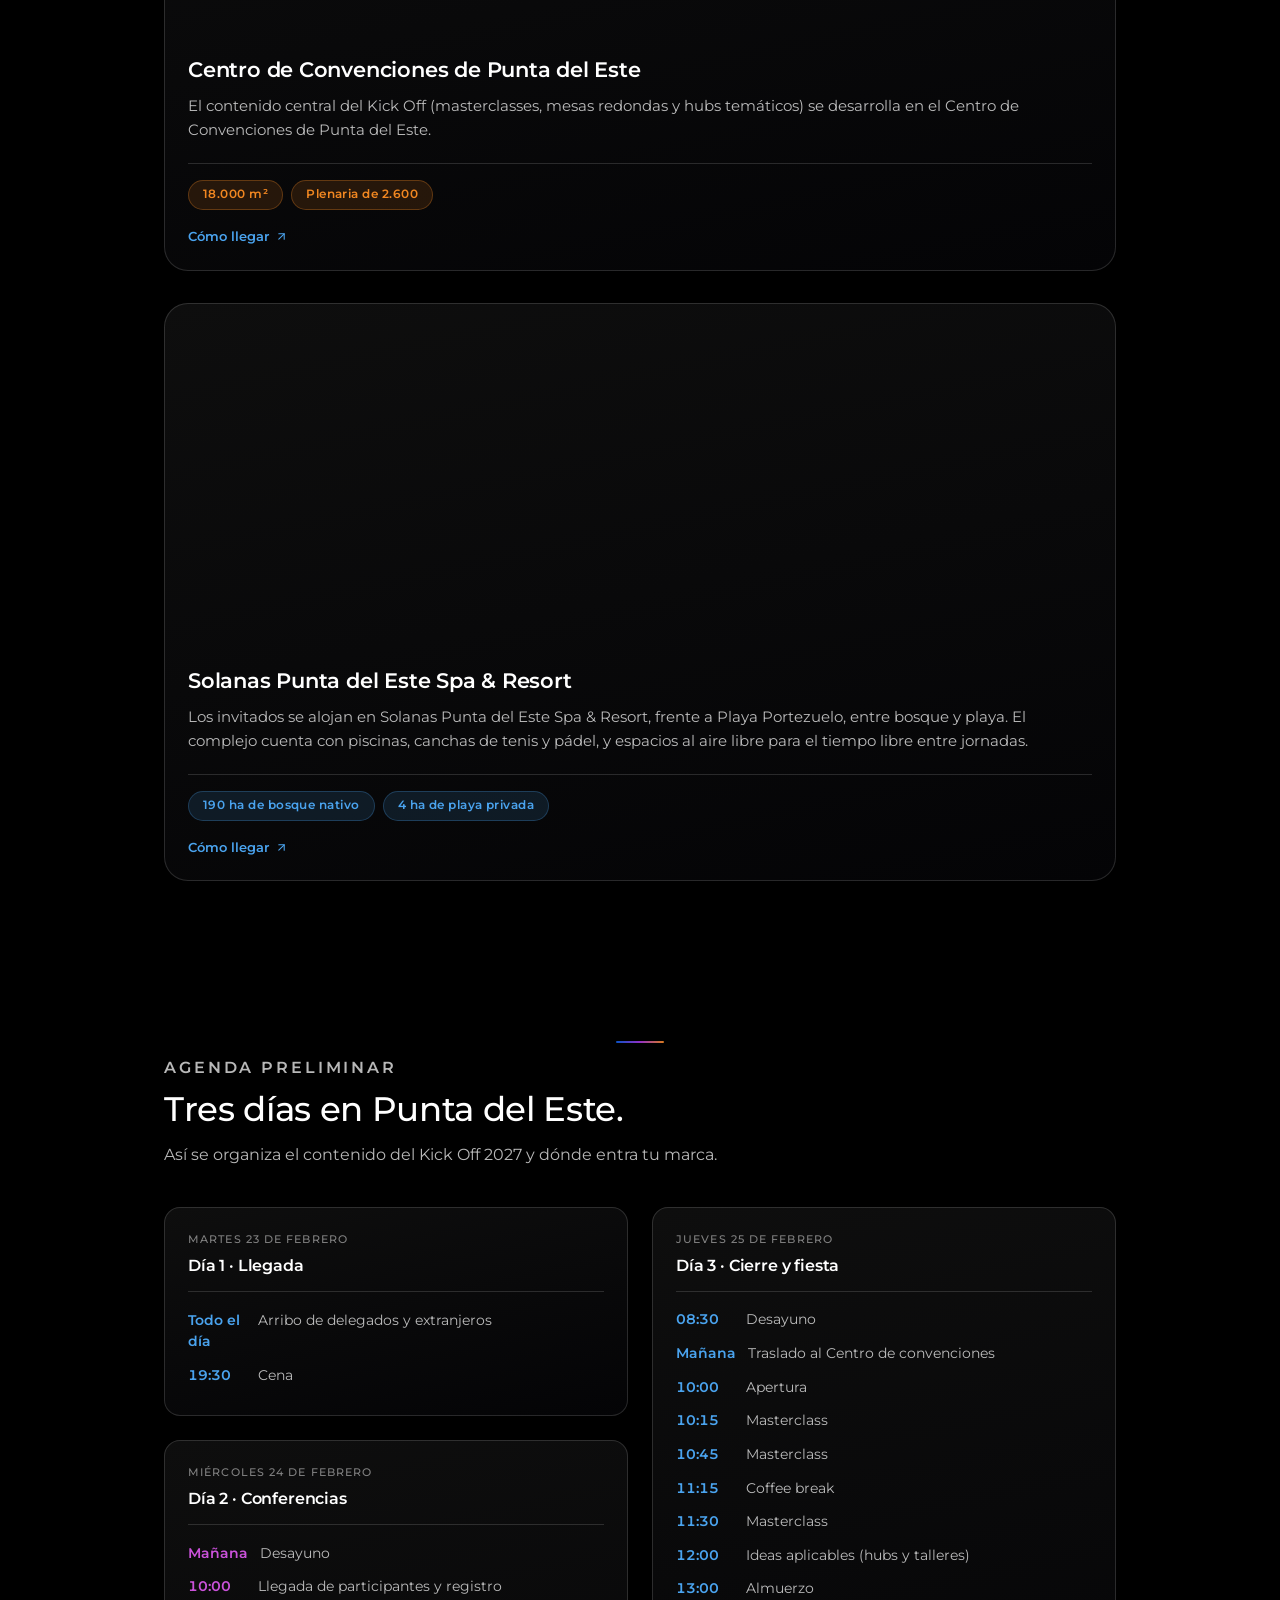
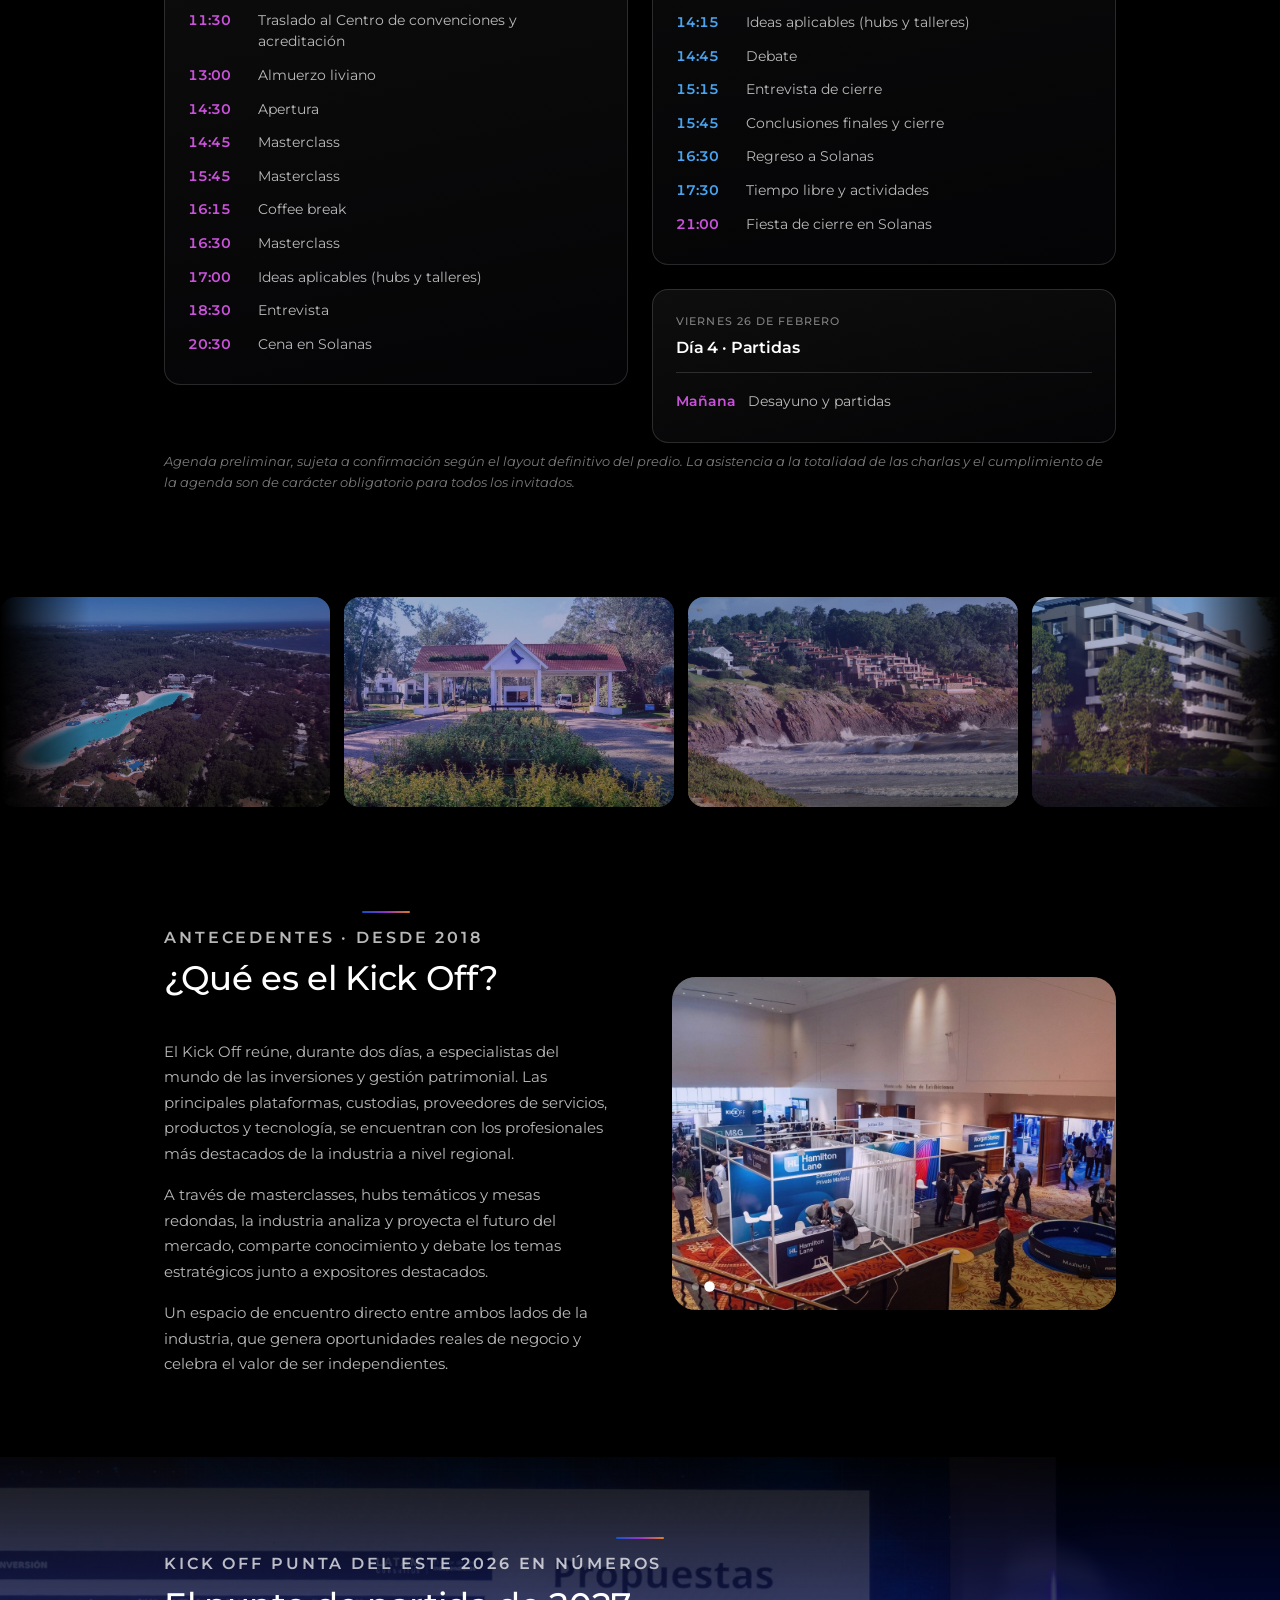
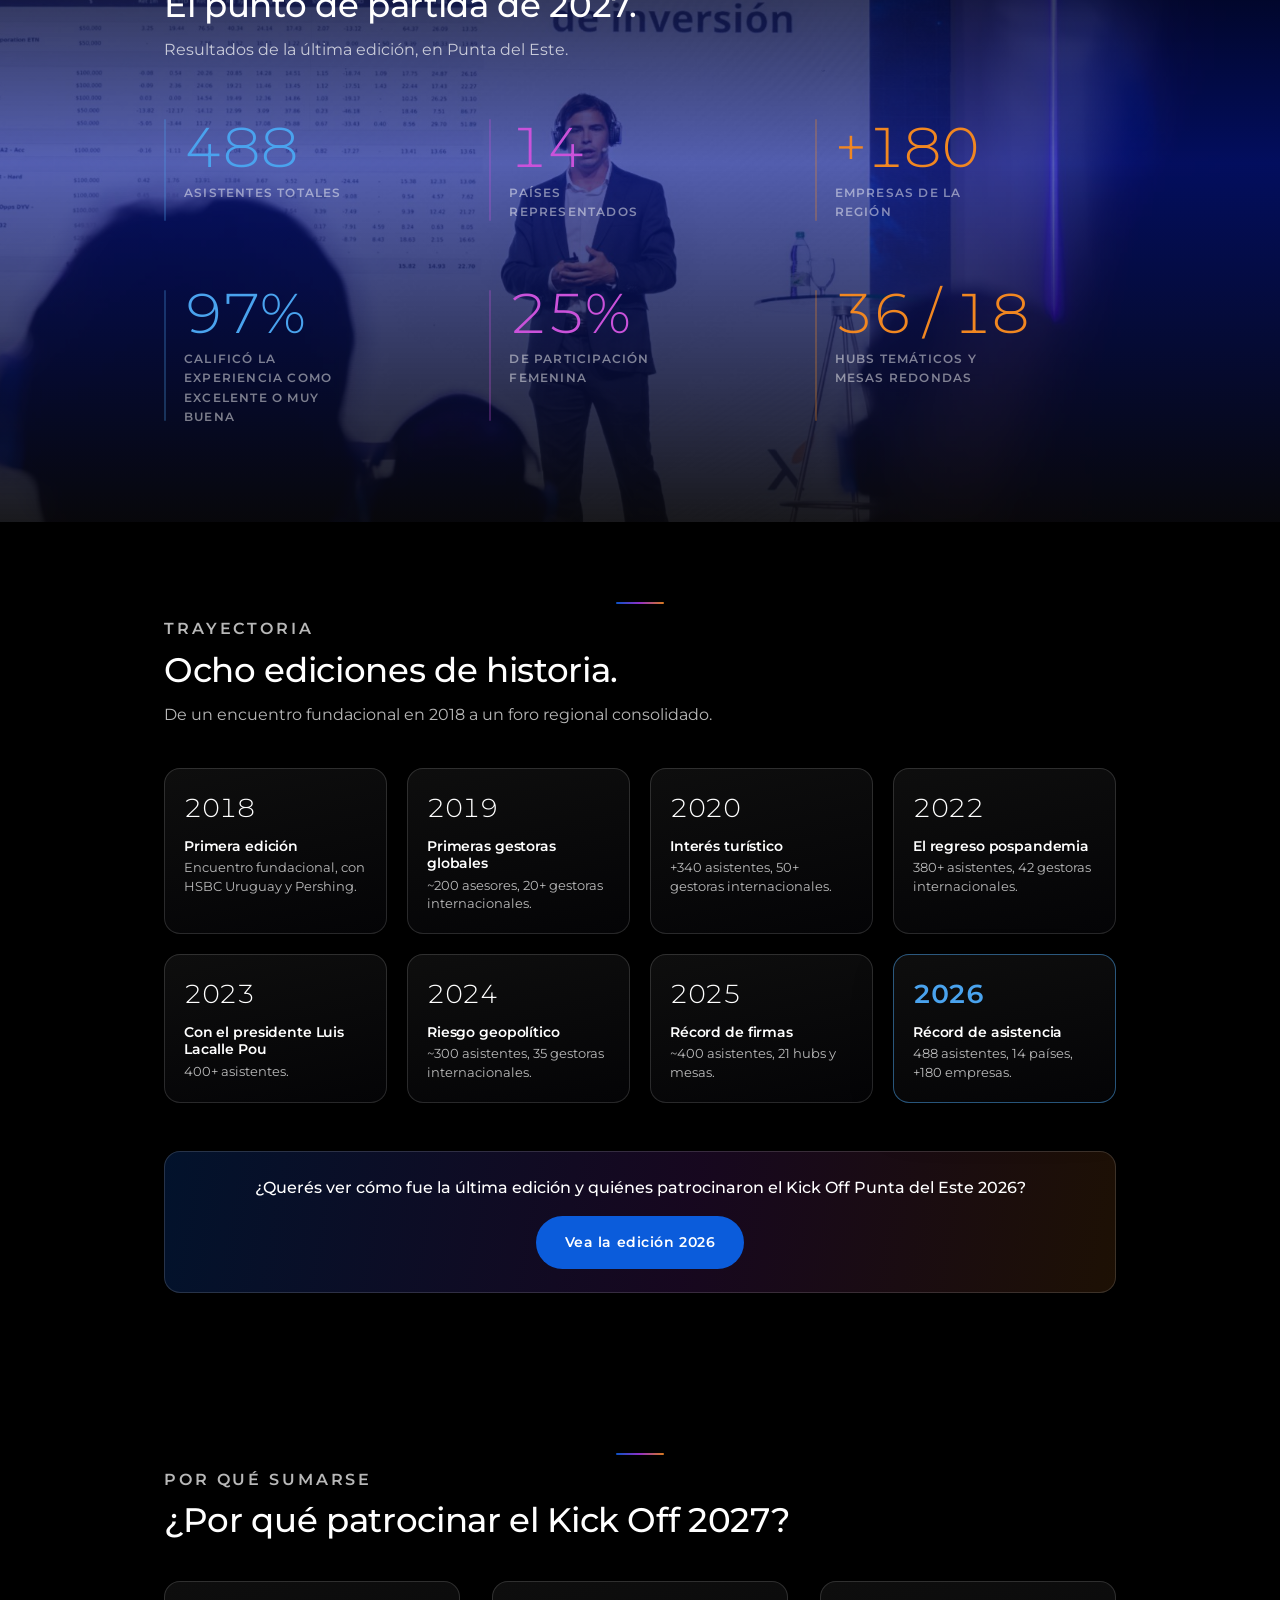
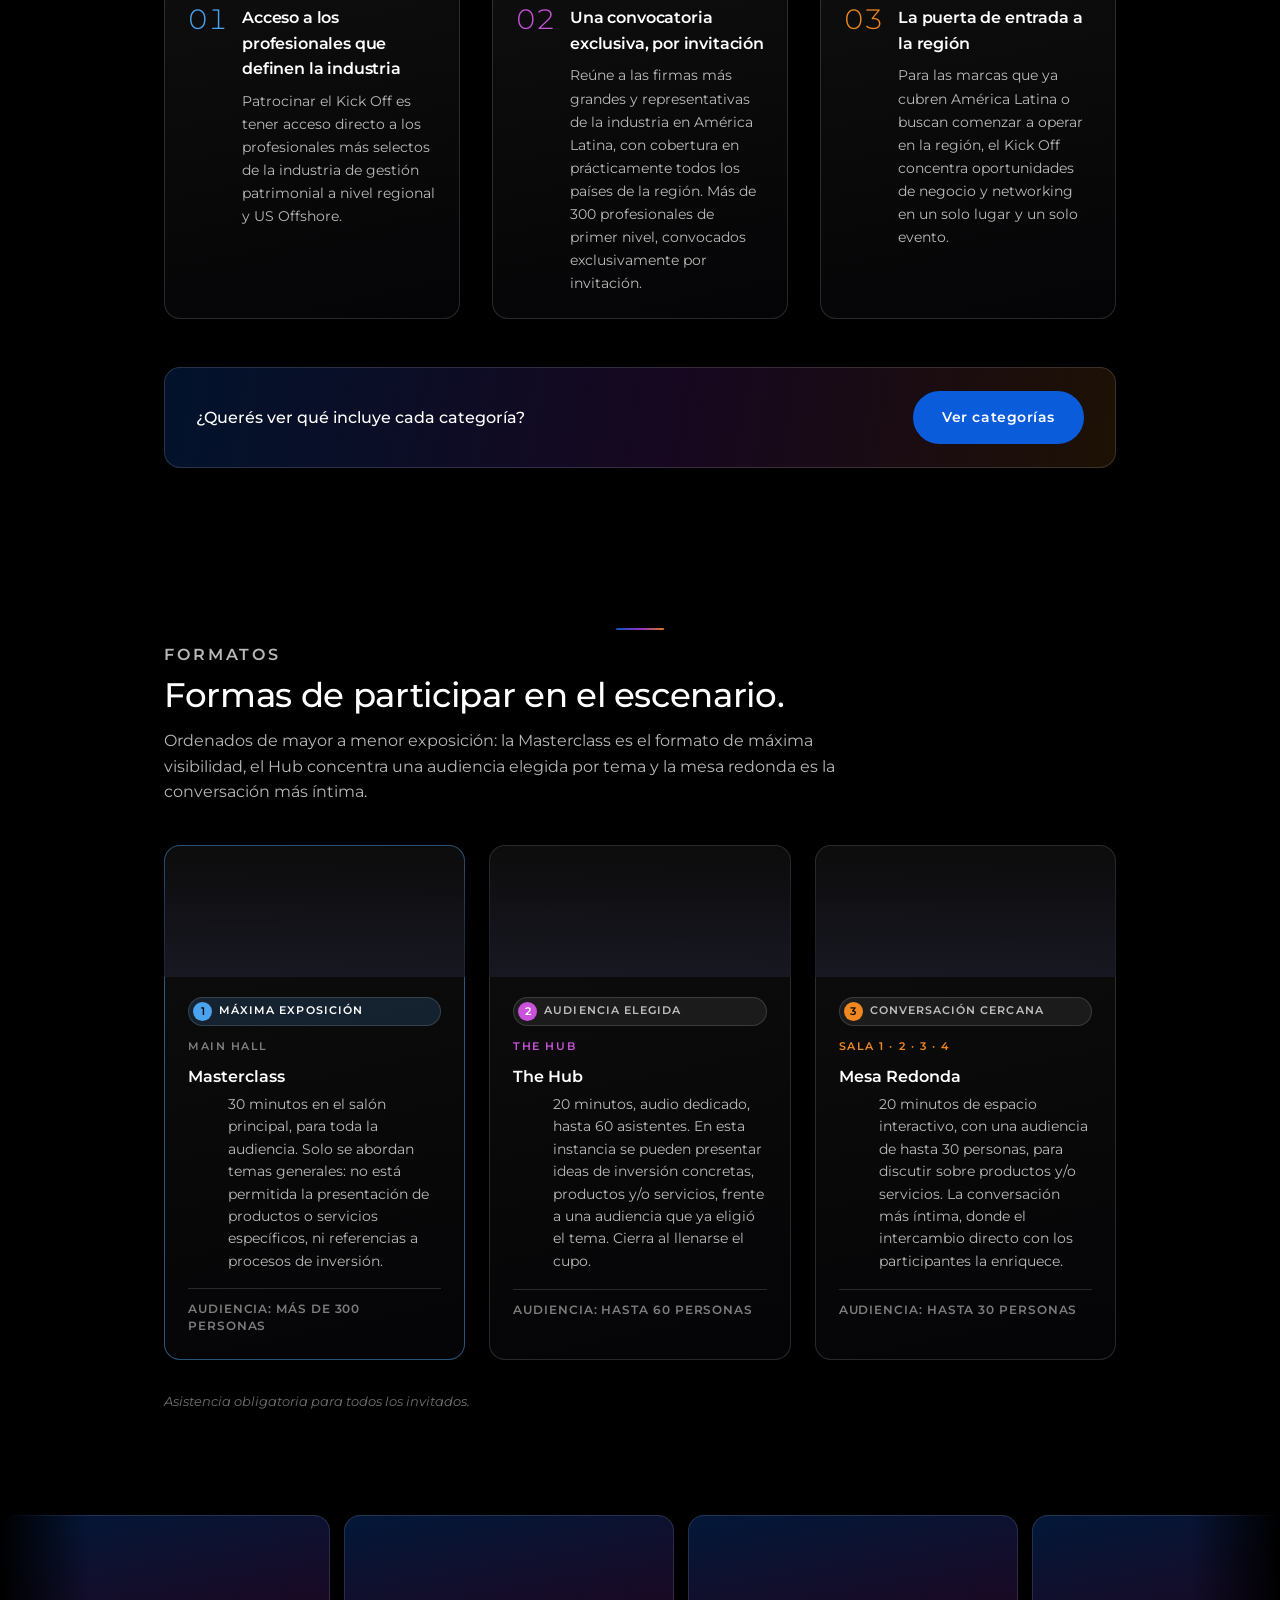
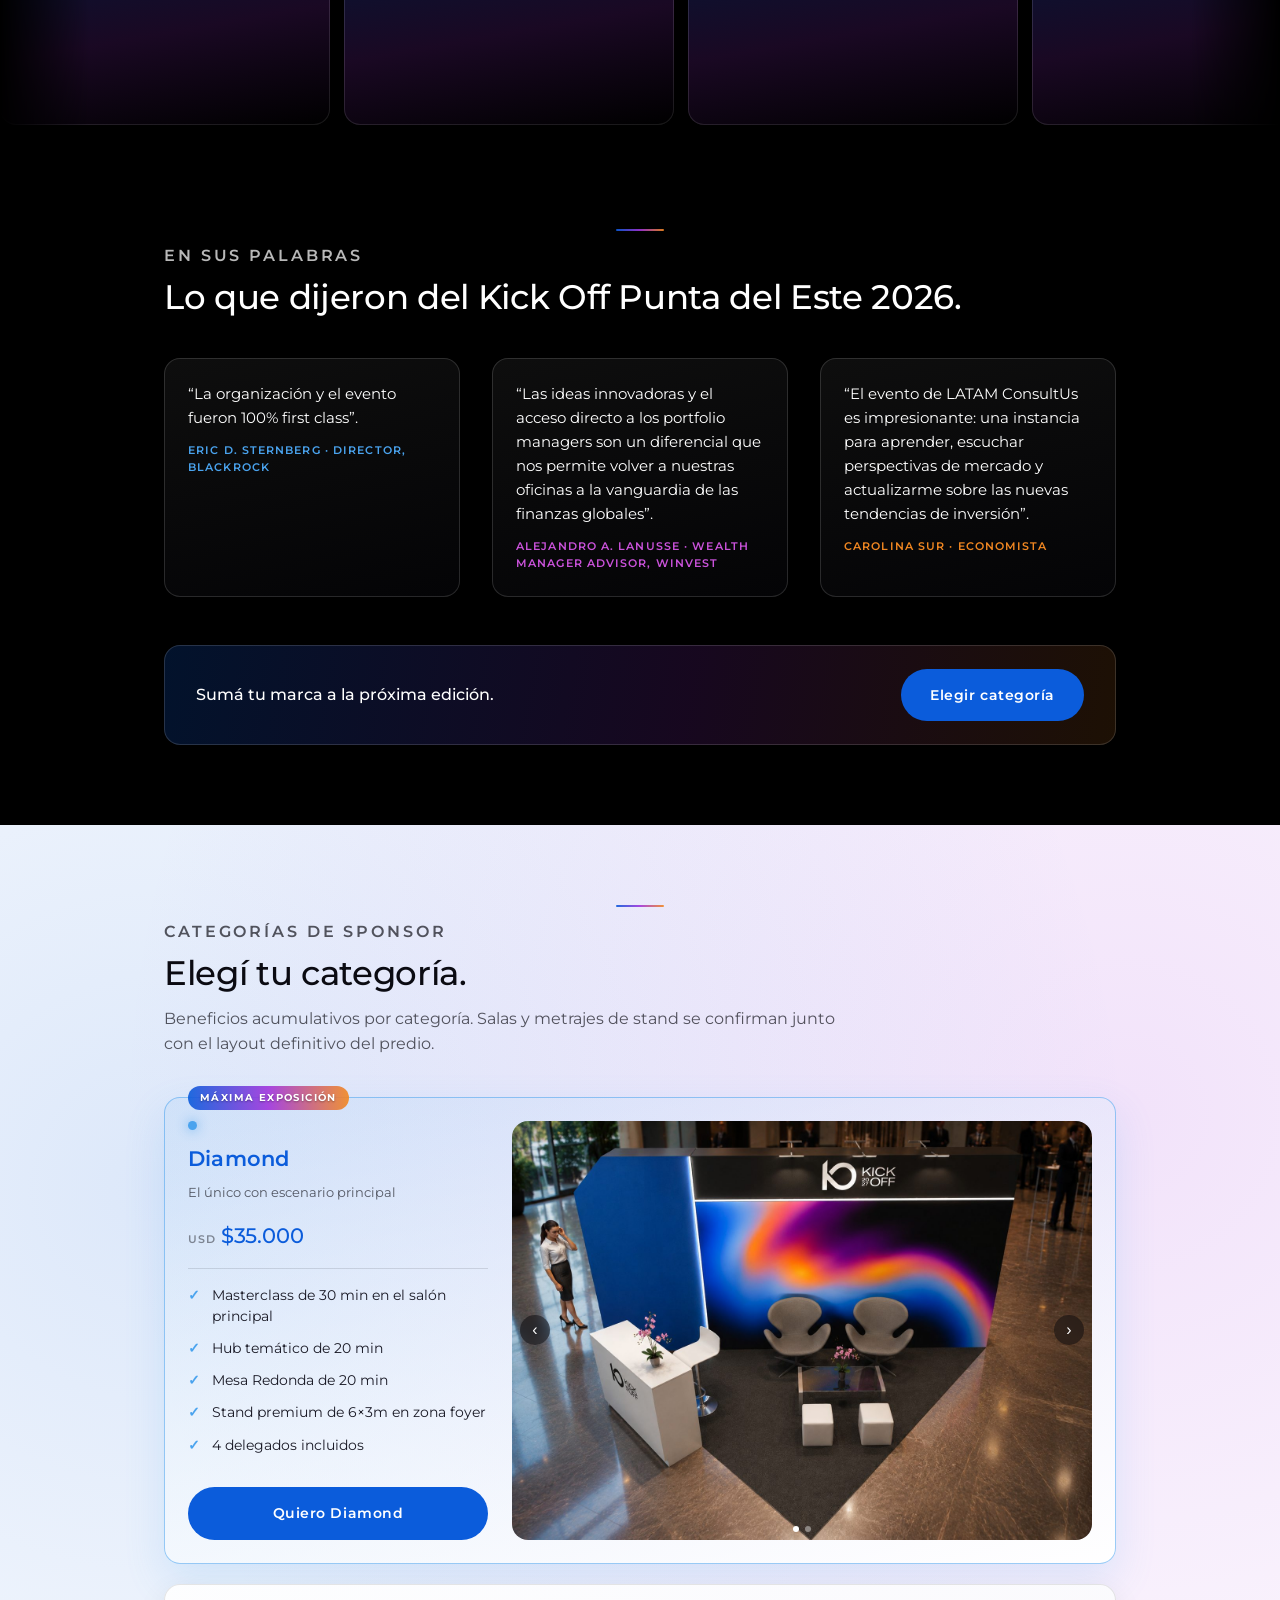
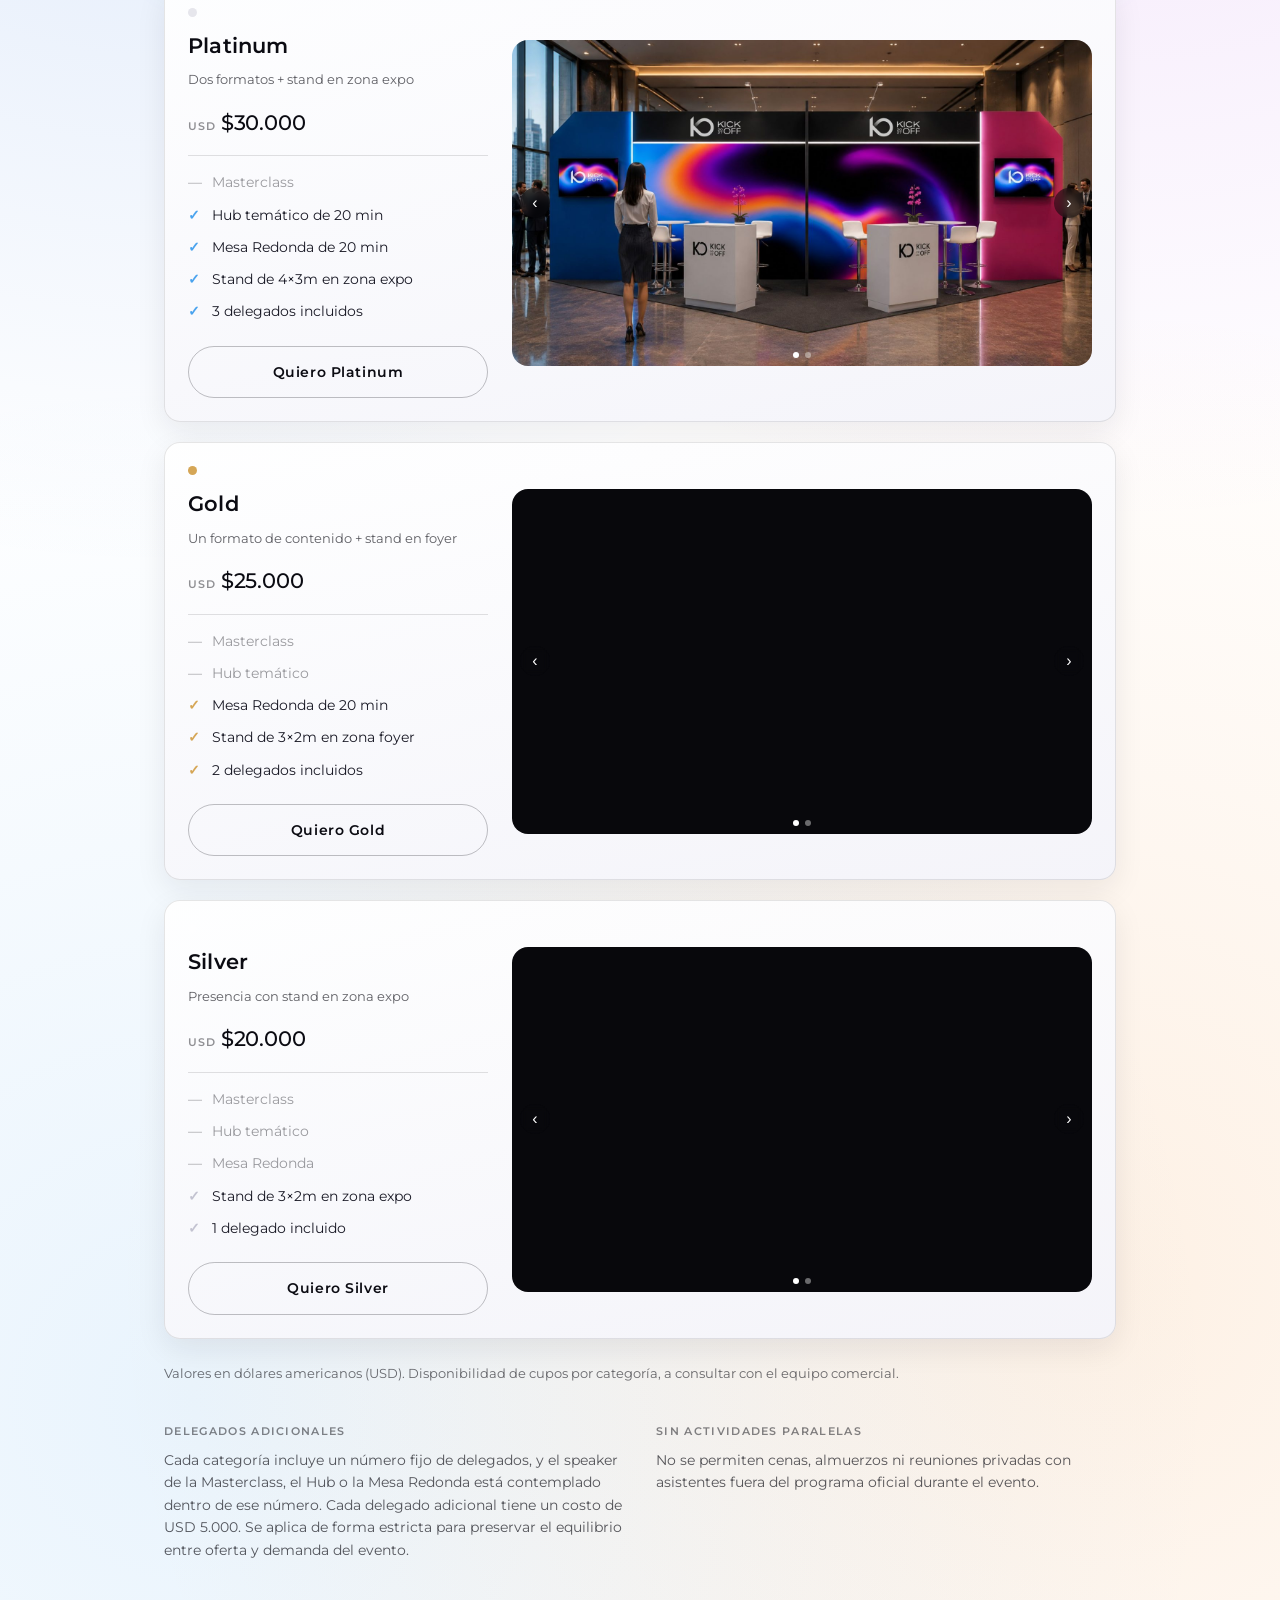
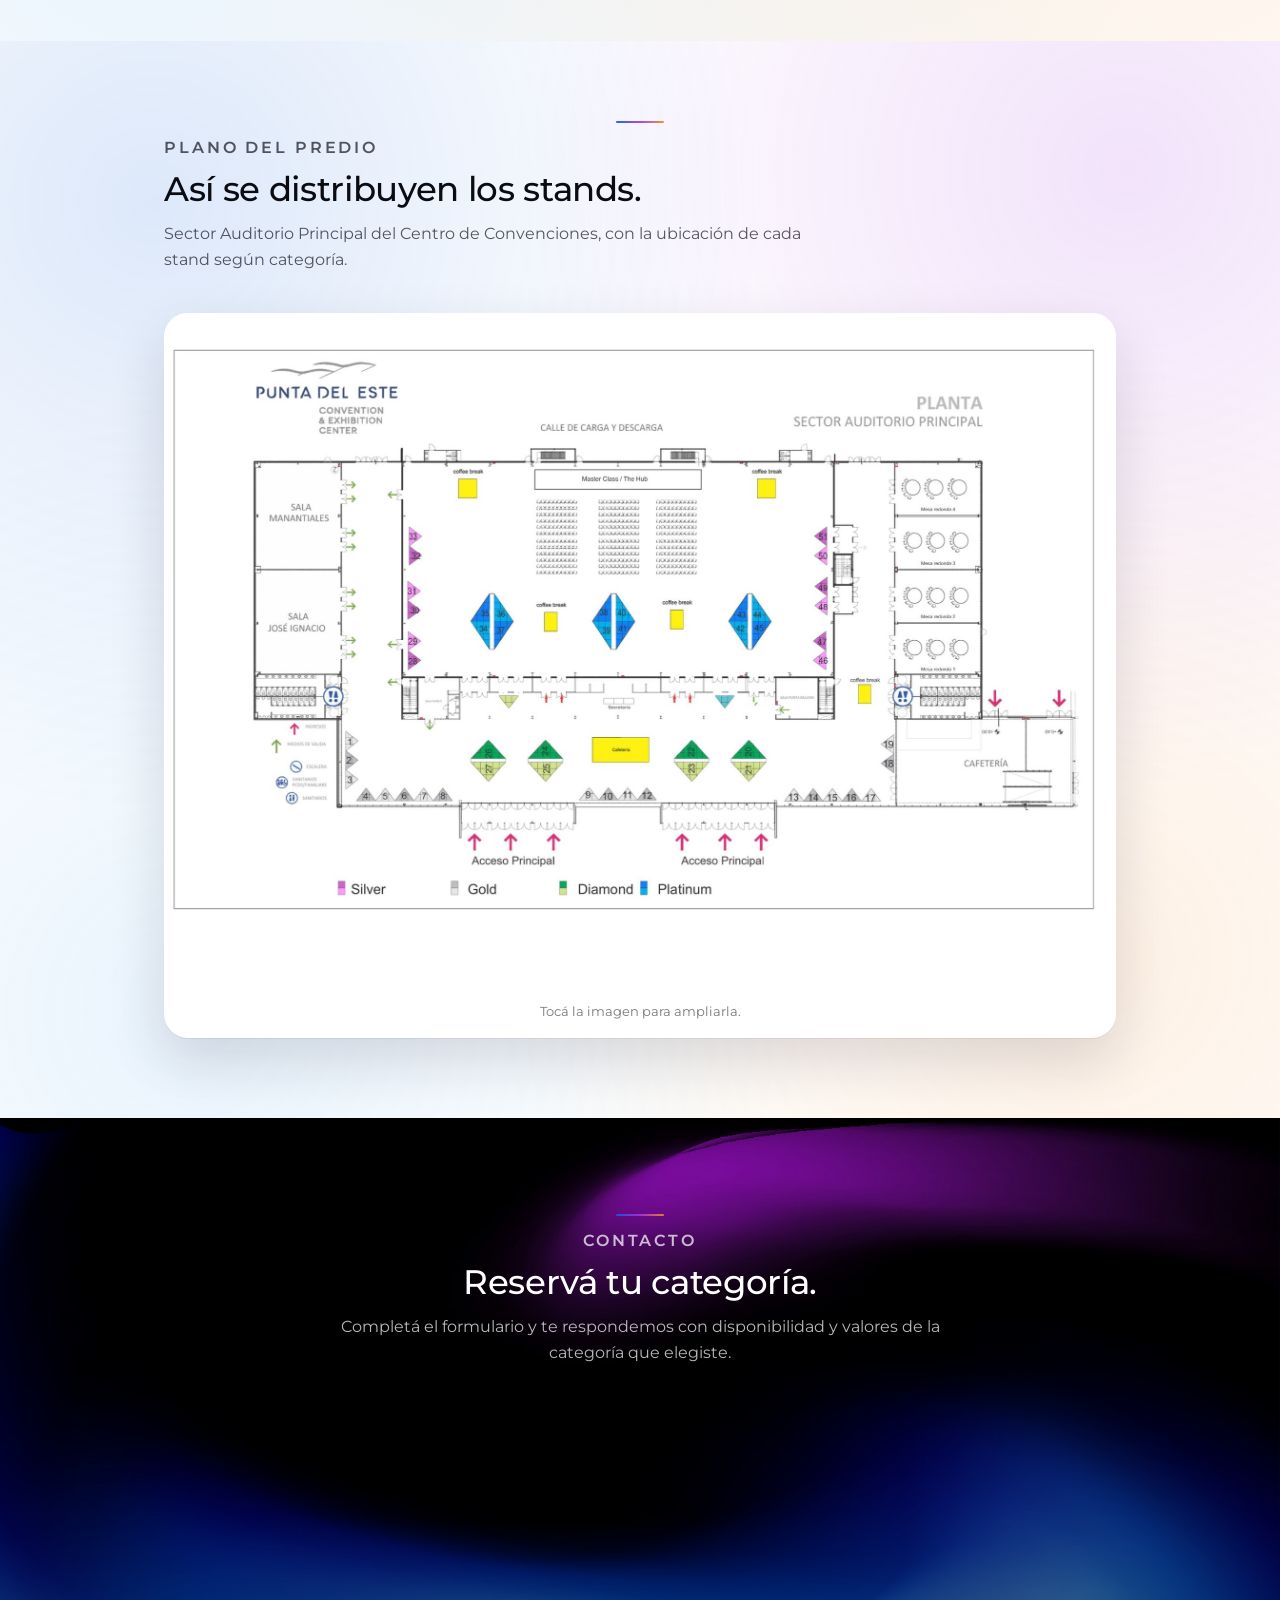
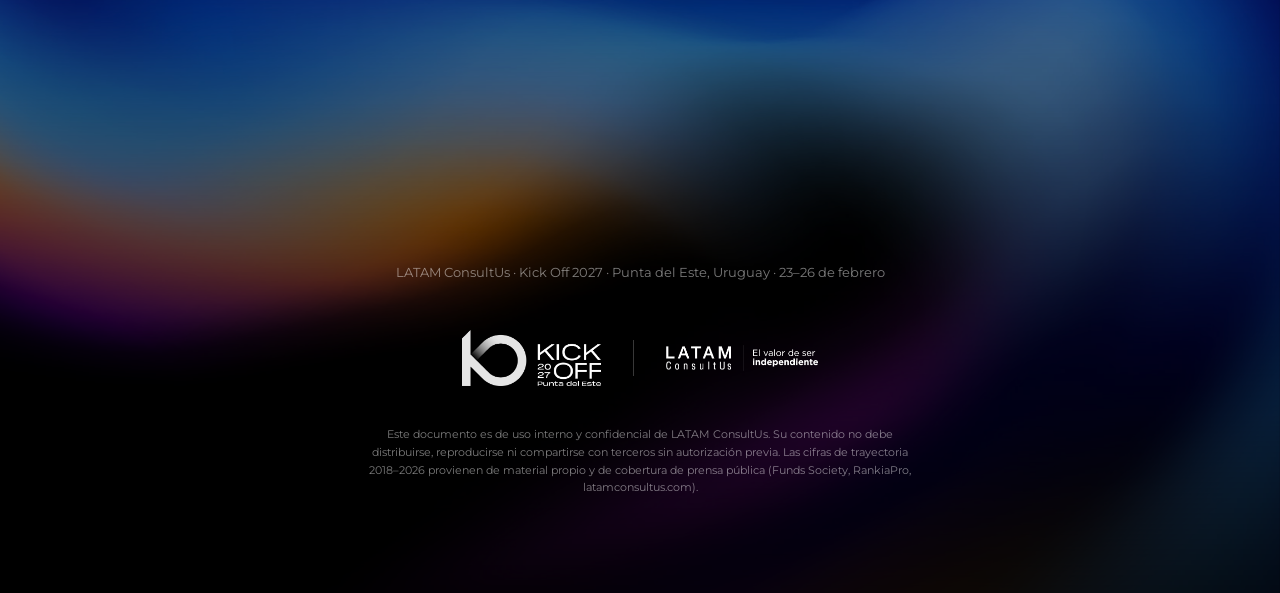
==== commit c098297c: "Add fullscreen button to sponsorship proposal" ====
--- a/kickoff2027-sponsors/index.html
+++ b/kickoff2027-sponsors/index.html
@@ -112,9 +112,20 @@
   .eyebrow{ font-size:12px; font-weight:var(--fw-semibold); letter-spacing:.18em; text-transform:uppercase; color:var(--text-muted); }
   hr.accent{ height:2px; width:48px; border:0; margin:0 auto var(--space-3); border-radius:var(--radius-pill); background:var(--rule-spectrum); }
 
+  /* ---------- Top-right controls: fullscreen + lang toggle ---------- */
+  .topctrl{ position:fixed; top:var(--space-5); right:var(--space-5); z-index:50; display:flex; align-items:center; gap:8px; }
+  .fs-btn{
+    width:34px; height:34px; border-radius:50%; border:1px solid var(--border-hairline);
+    background:var(--surface-glass); backdrop-filter:blur(18px); color:var(--text-secondary);
+    display:flex; align-items:center; justify-content:center; cursor:pointer; font-size:15px; line-height:1;
+    transition:background var(--dur-fast) var(--ease-standard), color var(--dur-fast) var(--ease-standard);
+  }
+  .fs-btn:hover{ color:#fff; background:rgba(255,255,255,.14); }
+  .fs-btn.on-light{ background:rgba(255,255,255,.82); border-color:rgba(11,11,18,.12); color:rgba(11,11,18,.6); box-shadow:0 16px 40px rgba(20,20,40,.18); }
+  .fs-btn.on-light:hover{ color:var(--ko-ink-900); }
+
   /* ---------- Lang toggle ---------- */
   .langtoggle{
-    position:fixed; top:var(--space-5); right:var(--space-5); z-index:50;
     display:flex; gap:2px; border:1px solid var(--border-hairline); border-radius:var(--radius-pill); padding:3px;
     background:var(--surface-glass); backdrop-filter:blur(18px);
   }
@@ -951,7 +962,7 @@
     .hero .logo, .hero .eyebrow, .hero h1, .hero p.lead, .hero .meta, .hero .ctas{
       opacity:1 !important; transform:none !important; transition:none !important;
     }
-    .langtoggle, .sitenav, .to-top, .progress-bar, .lightbox, .tabs, .gallery-link, .tier-hint,
+    .topctrl, .langtoggle, .sitenav, .to-top, .progress-bar, .lightbox, .tabs, .gallery-link, .tier-hint,
     .marquee, .colorfield, .grain, .cf-dots, .videoframe, .sponsor-form .ff, .form-actions,
     .cta-band .btn, .plan-cta{ display:none !important; }
     /* On paper the form can't be used — surface the team's addresses instead. */
@@ -982,9 +993,12 @@
 
 <div class="progress-bar" id="progressBar"></div>
 
-<div class="langtoggle" role="group" aria-label="Idioma / Language">
-  <button type="button" data-set-lang="es" class="active">ES</button>
-  <button type="button" data-set-lang="en">EN</button>
+<div class="topctrl">
+  <button type="button" class="fs-btn" id="fsBtn" title="Pantalla completa / Fullscreen" aria-label="Pantalla completa">⛶</button>
+  <div class="langtoggle" role="group" aria-label="Idioma / Language">
+    <button type="button" data-set-lang="es" class="active">ES</button>
+    <button type="button" data-set-lang="en">EN</button>
+  </div>
 </div>
 
 <nav class="sitenav" id="siteNav" aria-label="Secciones">
@@ -1325,7 +1339,7 @@
     </div>
     <div class="formats reveal stagger">
       <div class="fmt spotlight rank-1">
-        <div class="fmt-thumb"><img src="https://latamconsult-us.github.io/Web/kickoff2027-sponsors/media/2026/masterclass-branding.jpg" alt="Masterclass en el salón principal del Kick Off" loading="lazy" decoding="async"></div>
+        <div class="fmt-thumb"><img src="https://latamconsult-us.github.io/Web/kickoff2027-sponsors/media/2026/masterclass-branding.jpg?v=2" alt="Masterclass en el salón principal del Kick Off" loading="lazy" decoding="async"></div>
         <span class="rank-badge"><span class="rank-n">1</span><span class="es">Máxima exposición</span><span class="en">Widest reach</span></span>
         <span class="tag">Main Hall</span>
         <dt>Masterclass</dt>
@@ -1651,6 +1665,17 @@
 
   var lightEls = ['plano', 'categorias'].map(function (id) { return document.getElementById(id); }).filter(Boolean);
   var langToggle = document.querySelector('.langtoggle');
+  var fsBtn = document.getElementById('fsBtn');
+  if (fsBtn) {
+    if (!document.documentElement.requestFullscreen) {
+      fsBtn.style.display = 'none';
+    } else {
+      fsBtn.addEventListener('click', function () {
+        if (!document.fullscreenElement) document.documentElement.requestFullscreen();
+        else document.exitFullscreen();
+      });
+    }
+  }
 
   function onScroll() {
     var h = document.documentElement;
@@ -1673,6 +1698,7 @@
       });
       siteNav.classList.toggle('on-light', onLight);
       if (langToggle) langToggle.classList.toggle('on-light', onLight);
+      if (fsBtn) fsBtn.classList.toggle('on-light', onLight);
     }
 
     /* The section whose top has most recently passed the nav line is the active one. */
